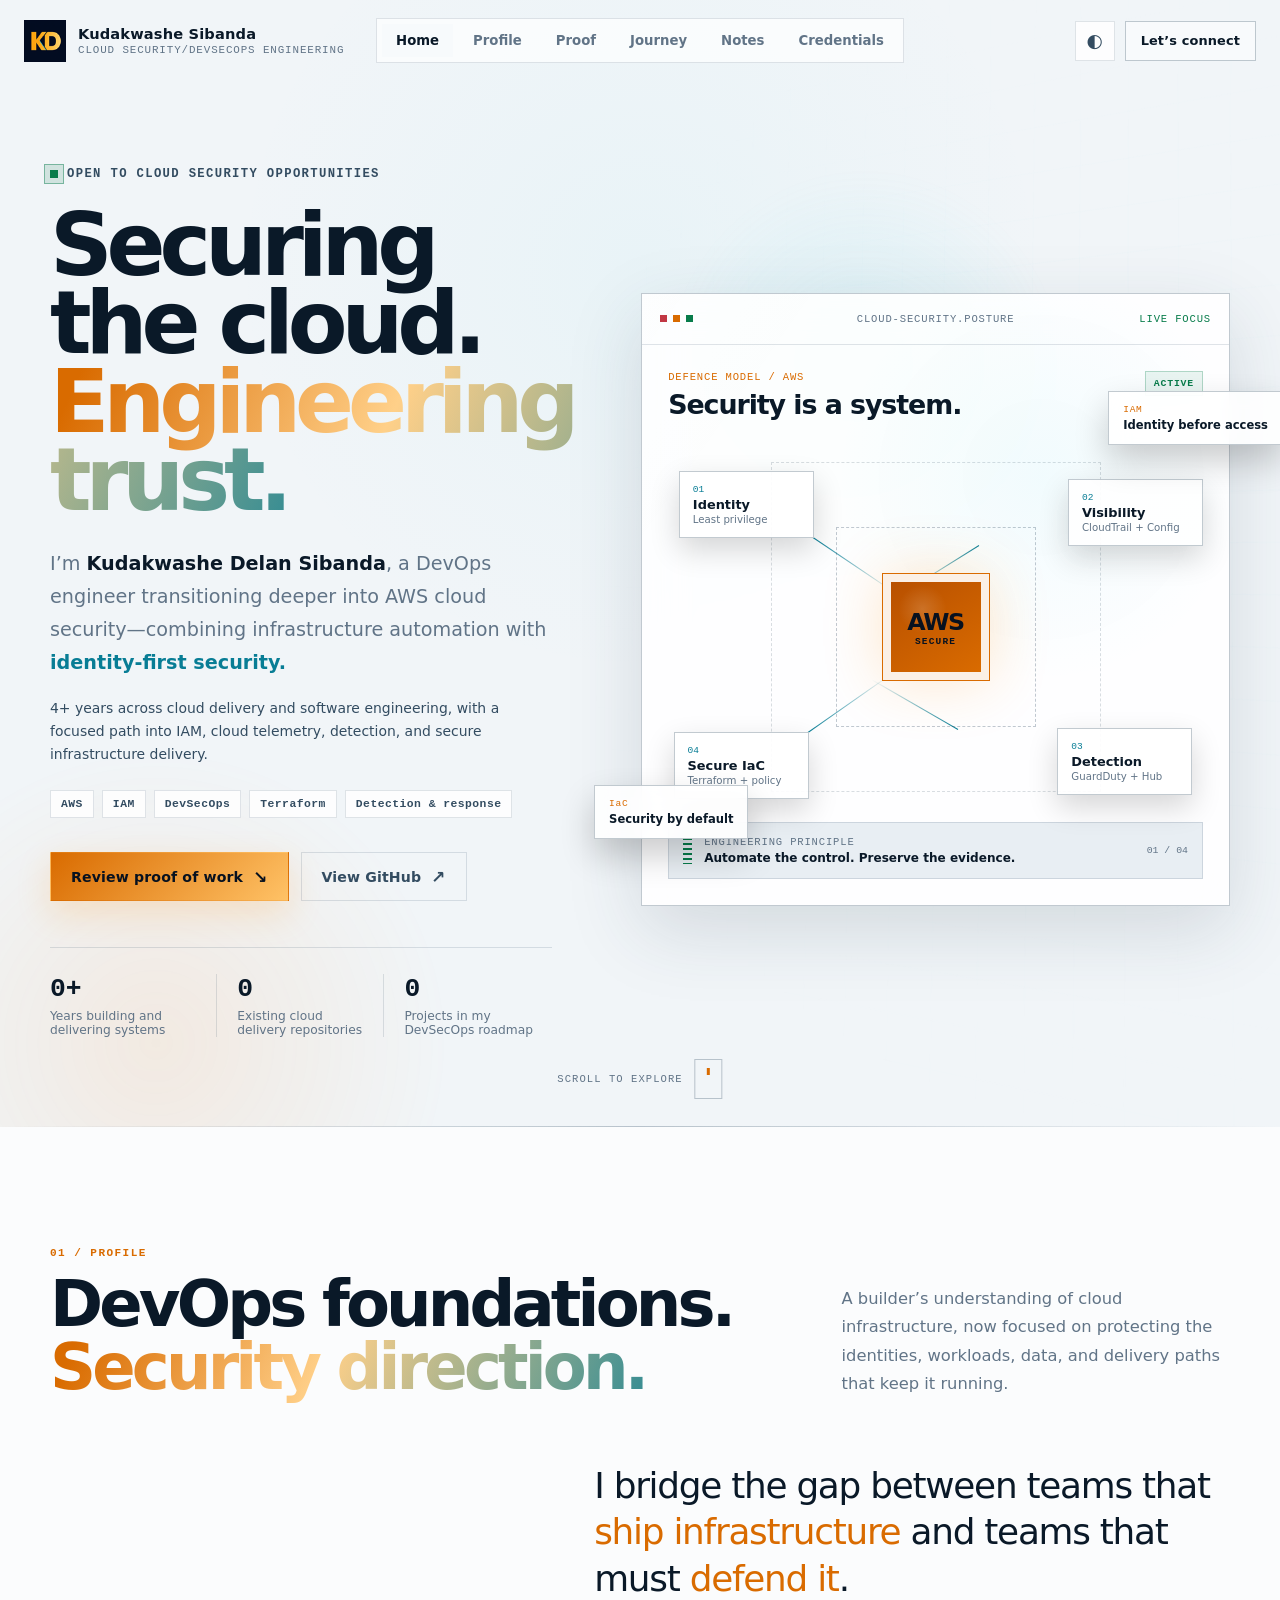
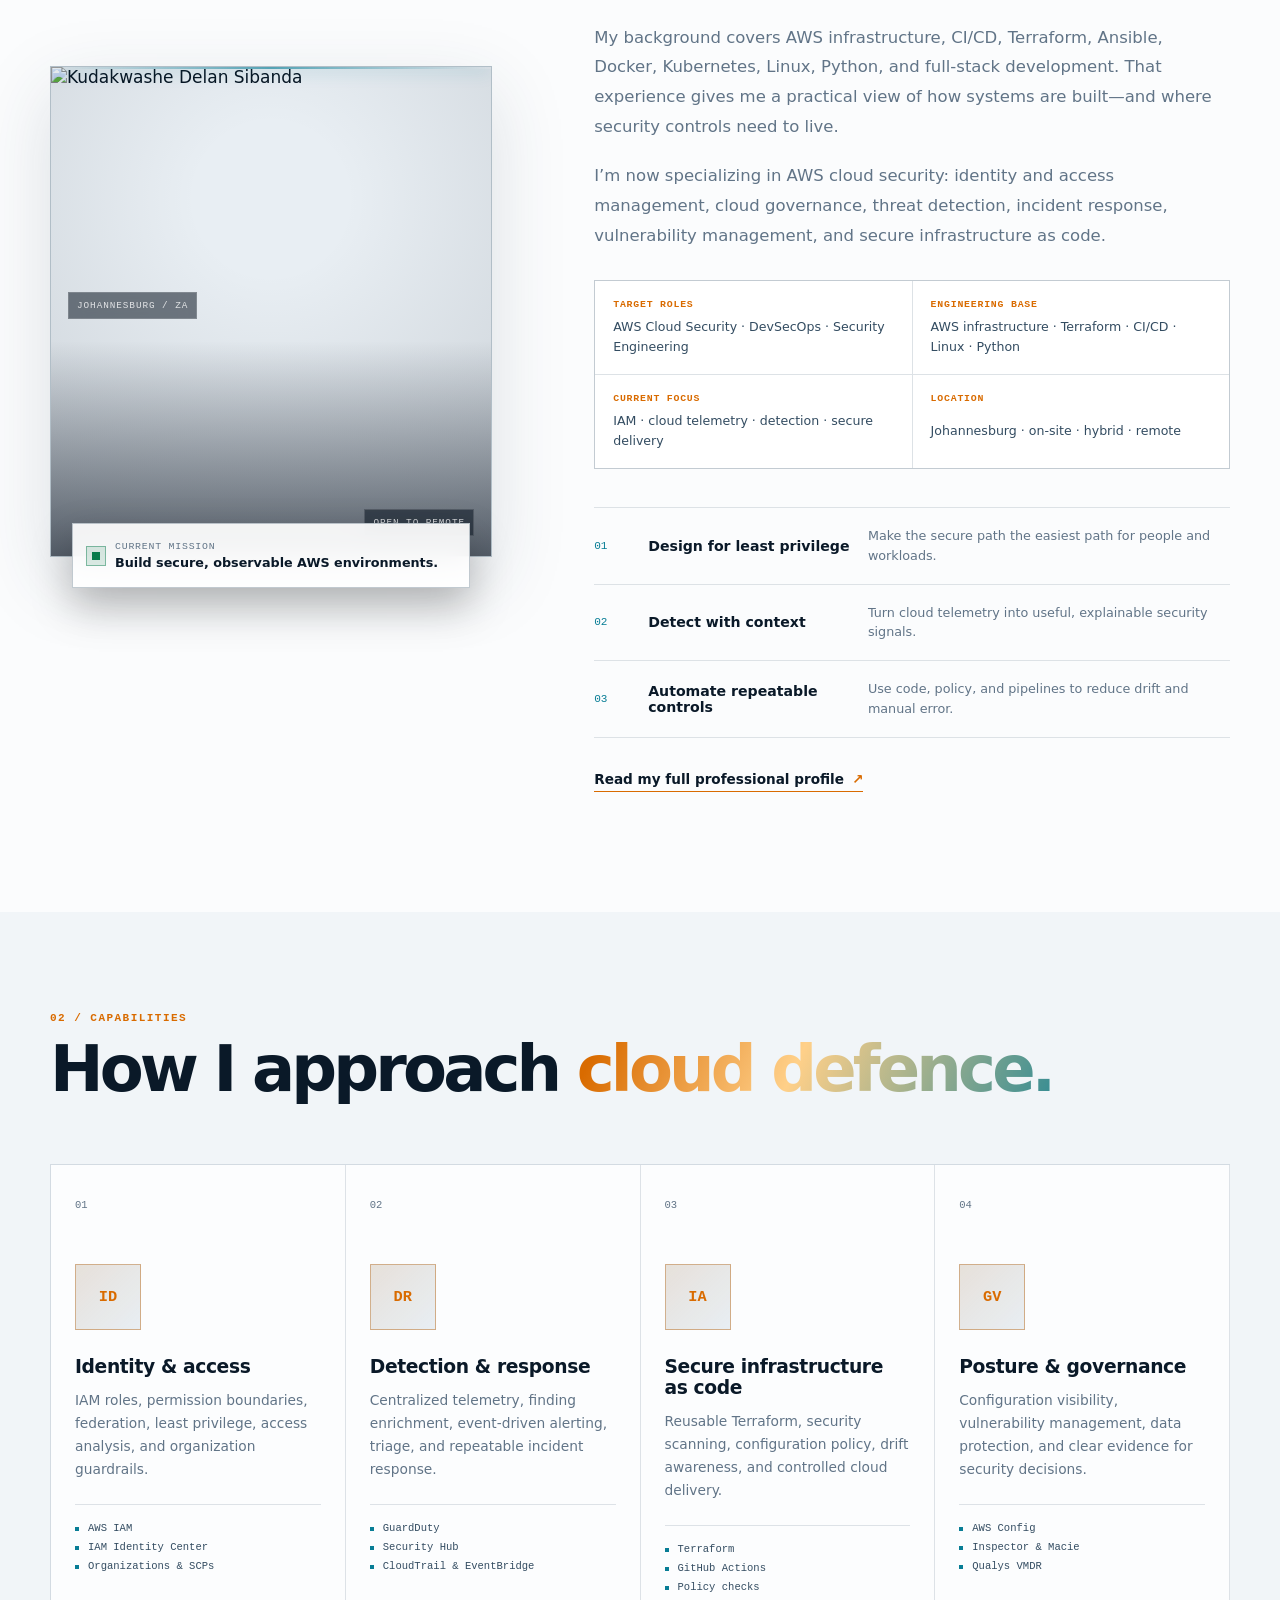
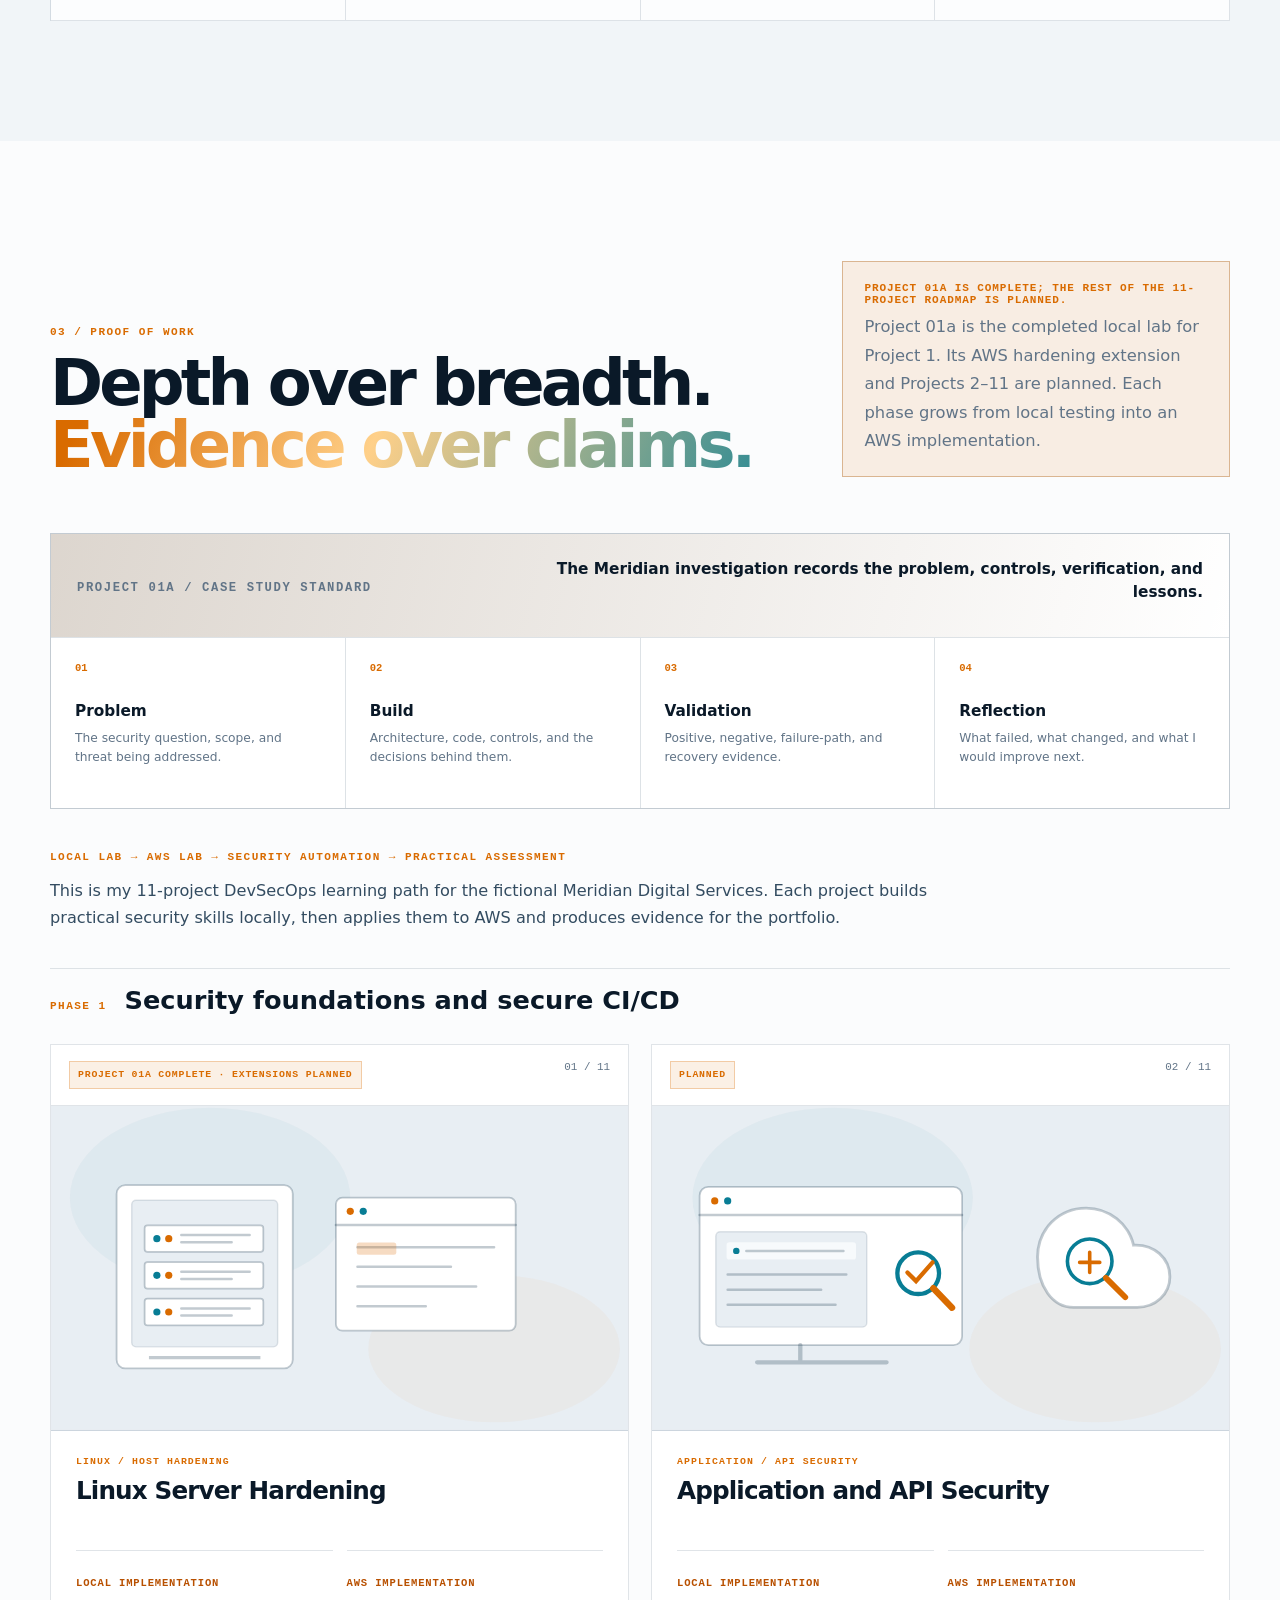
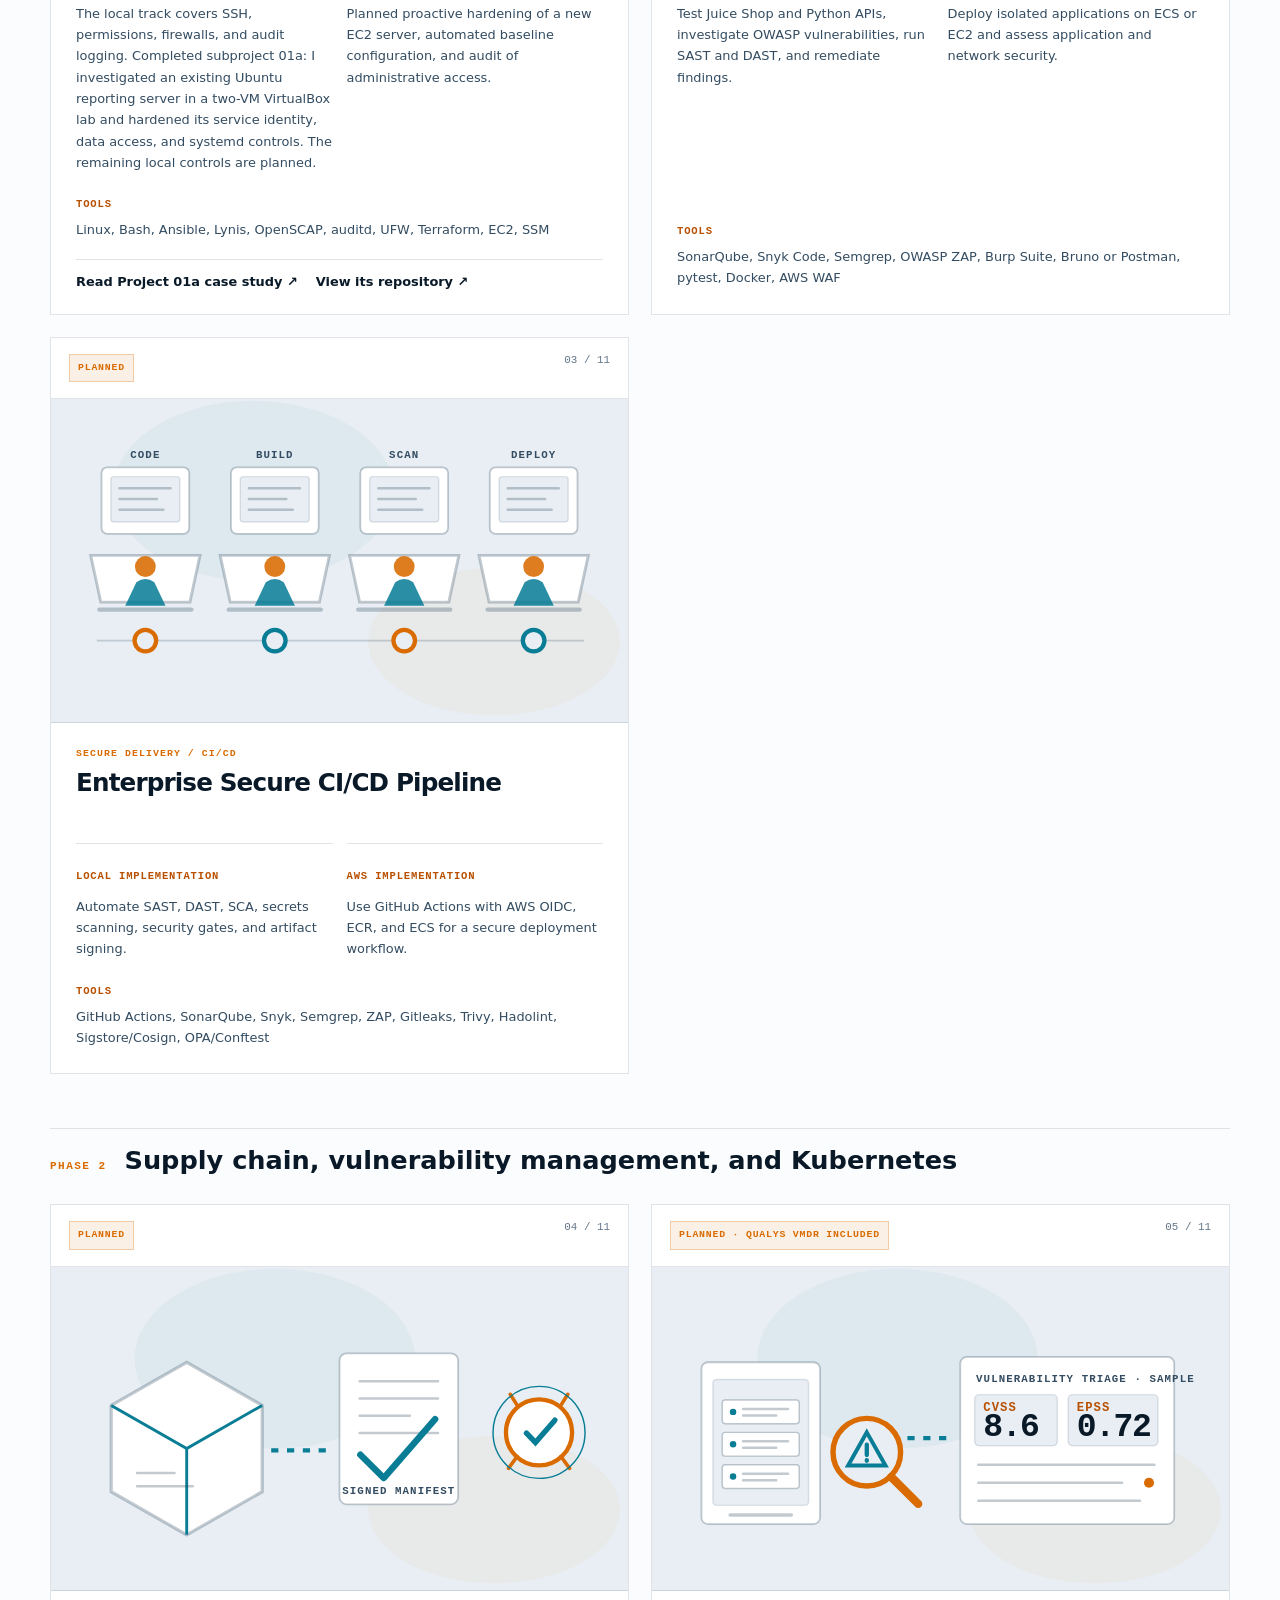
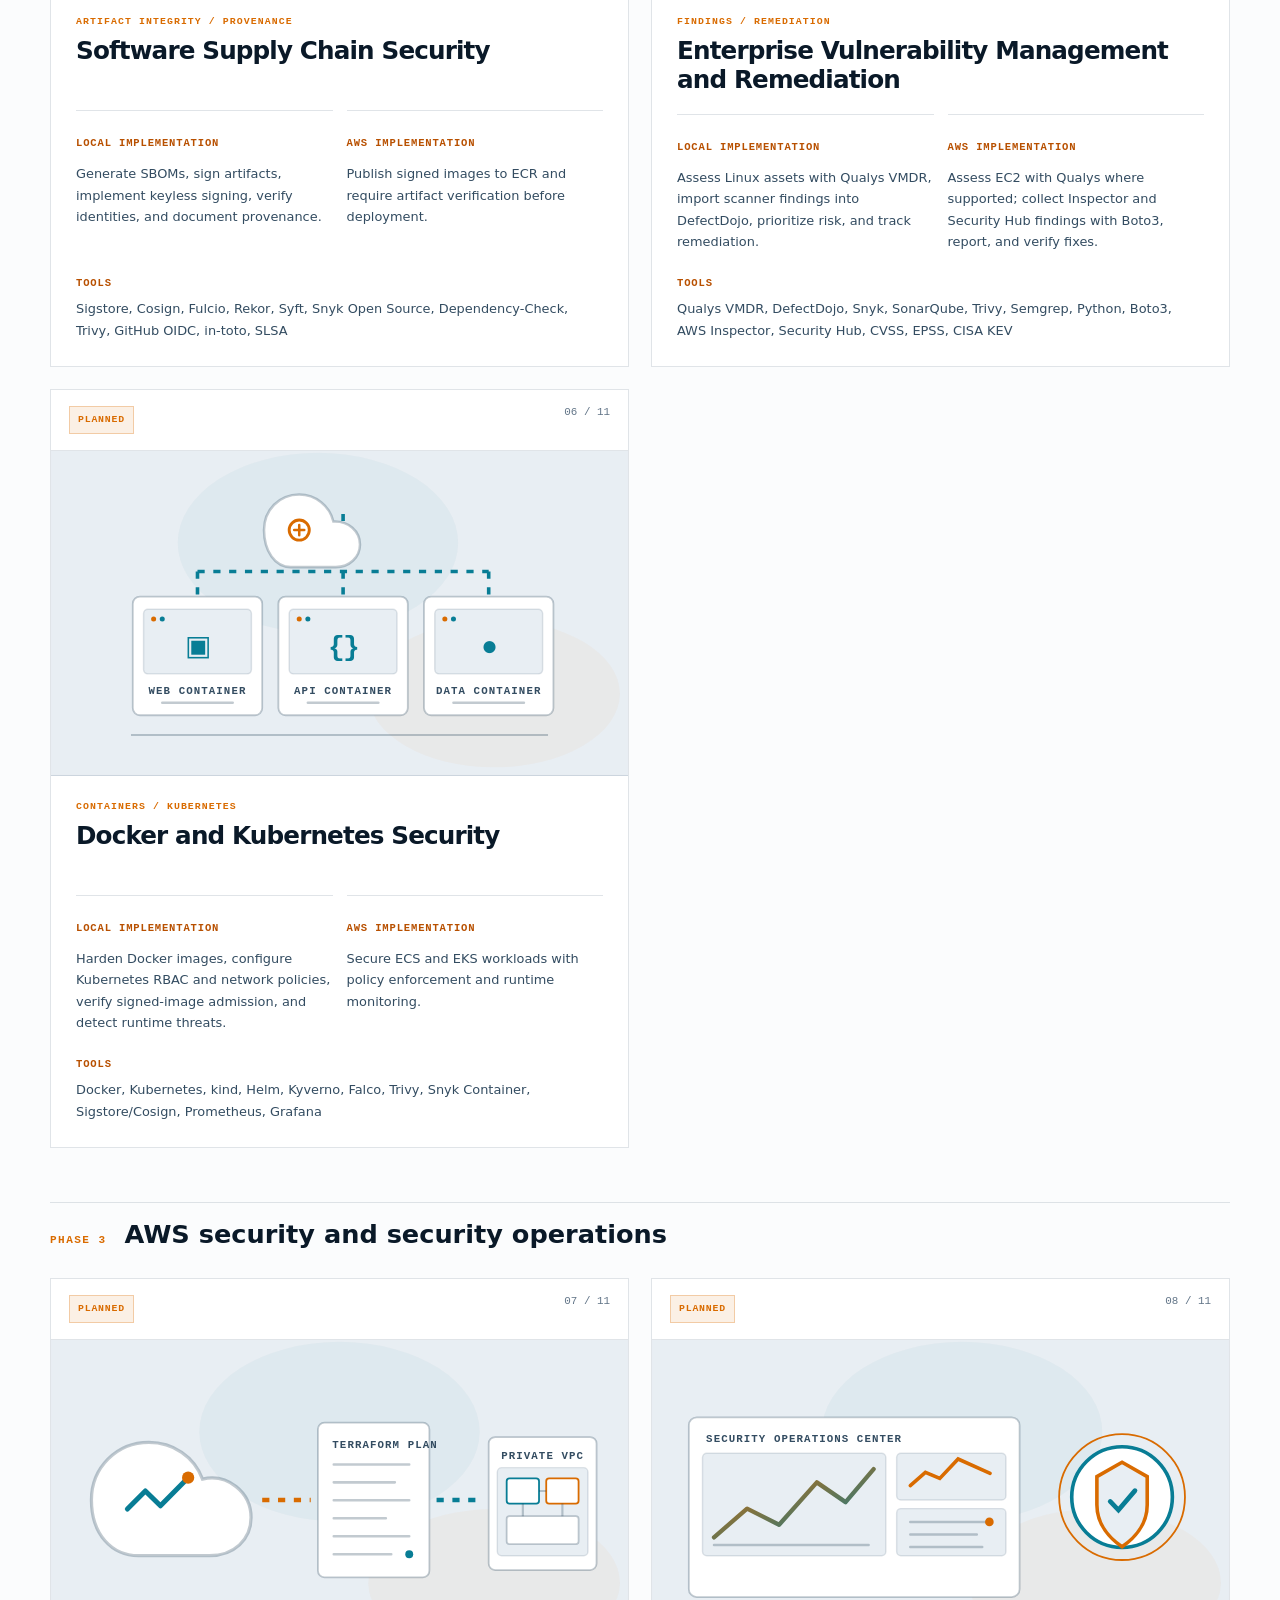
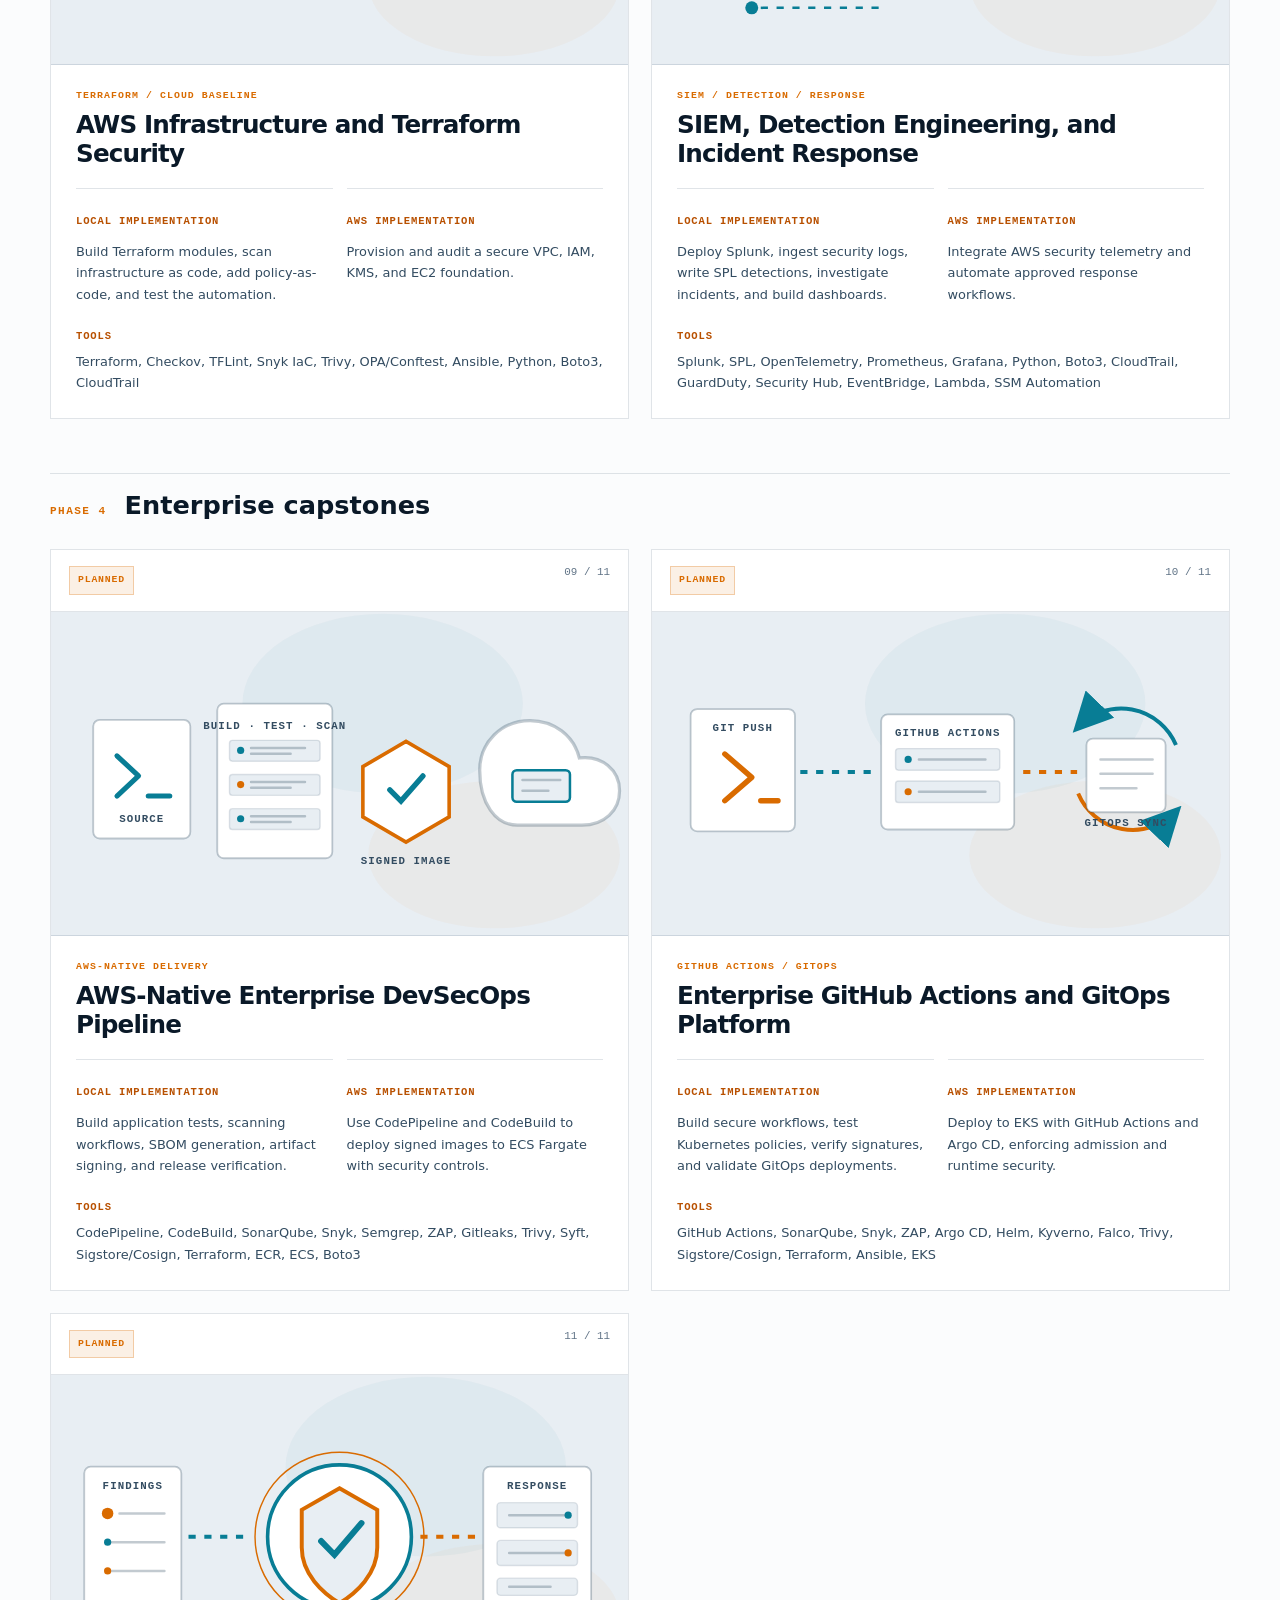
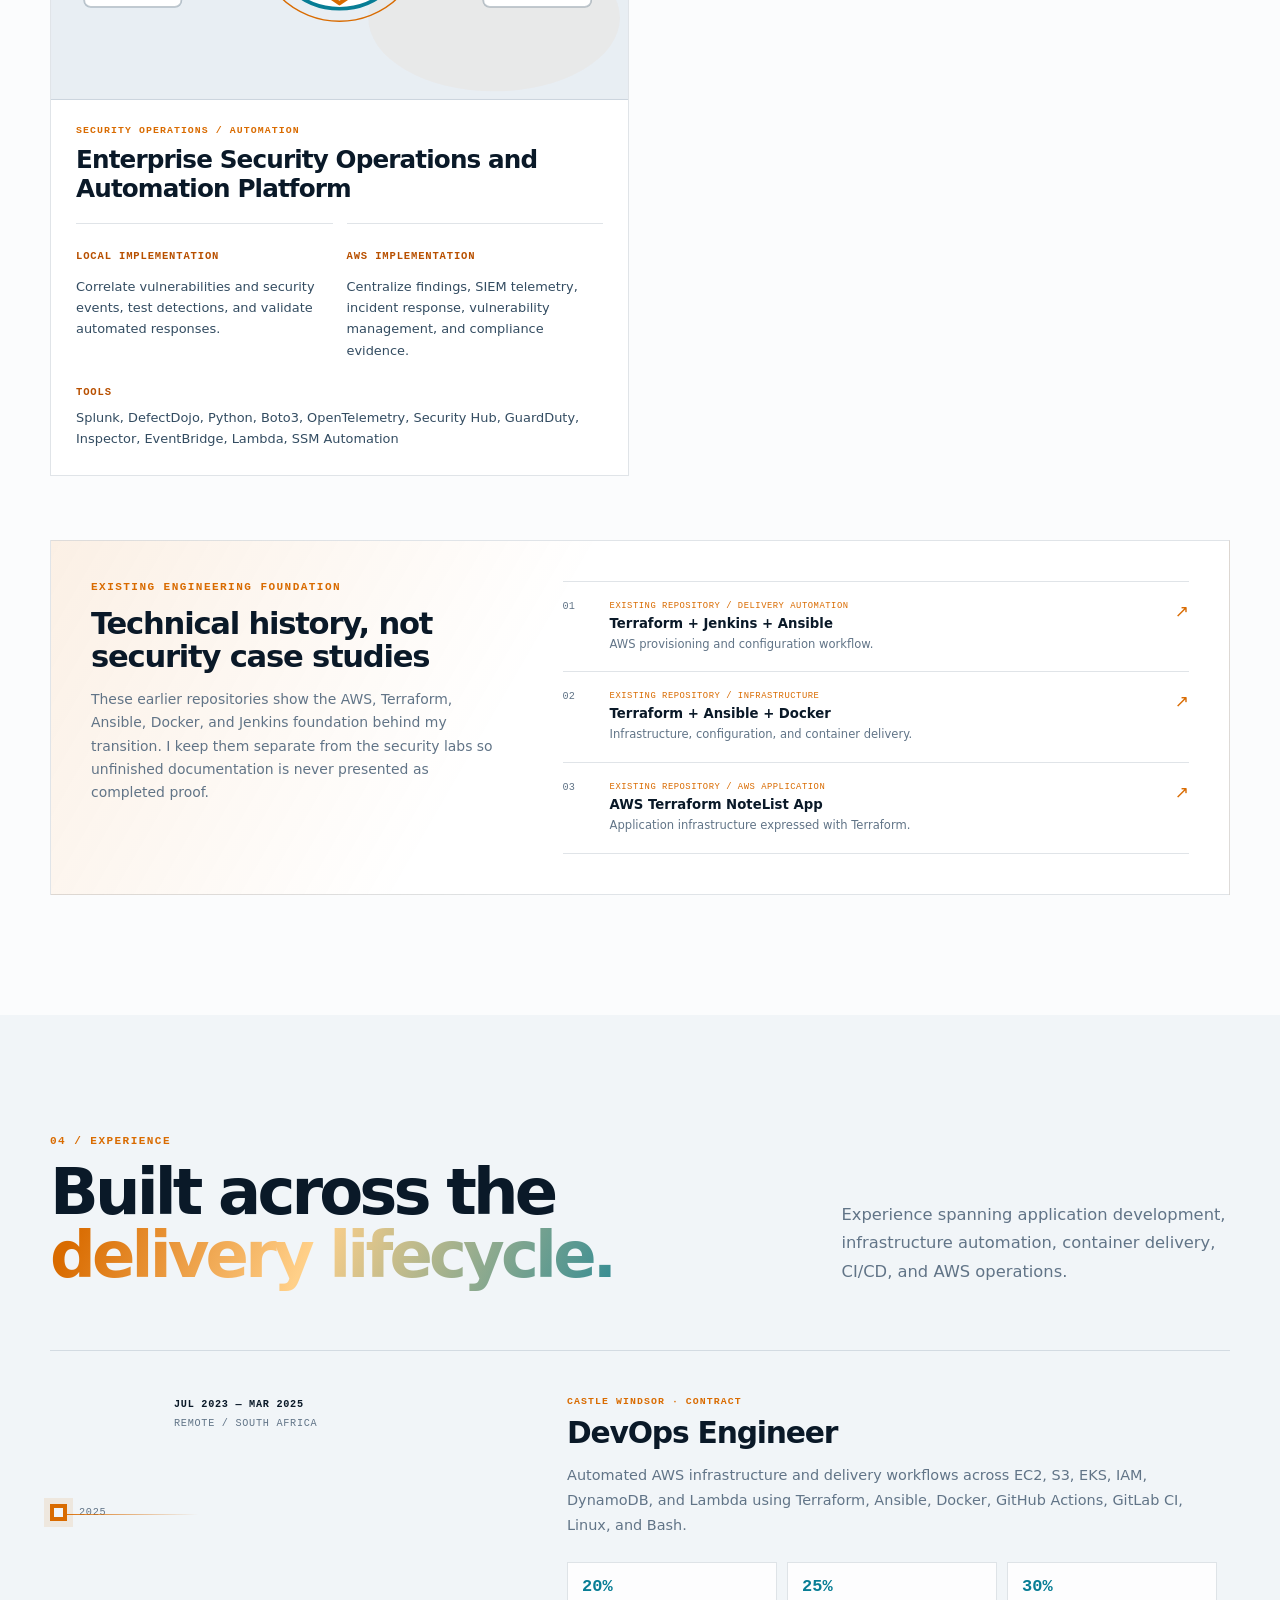
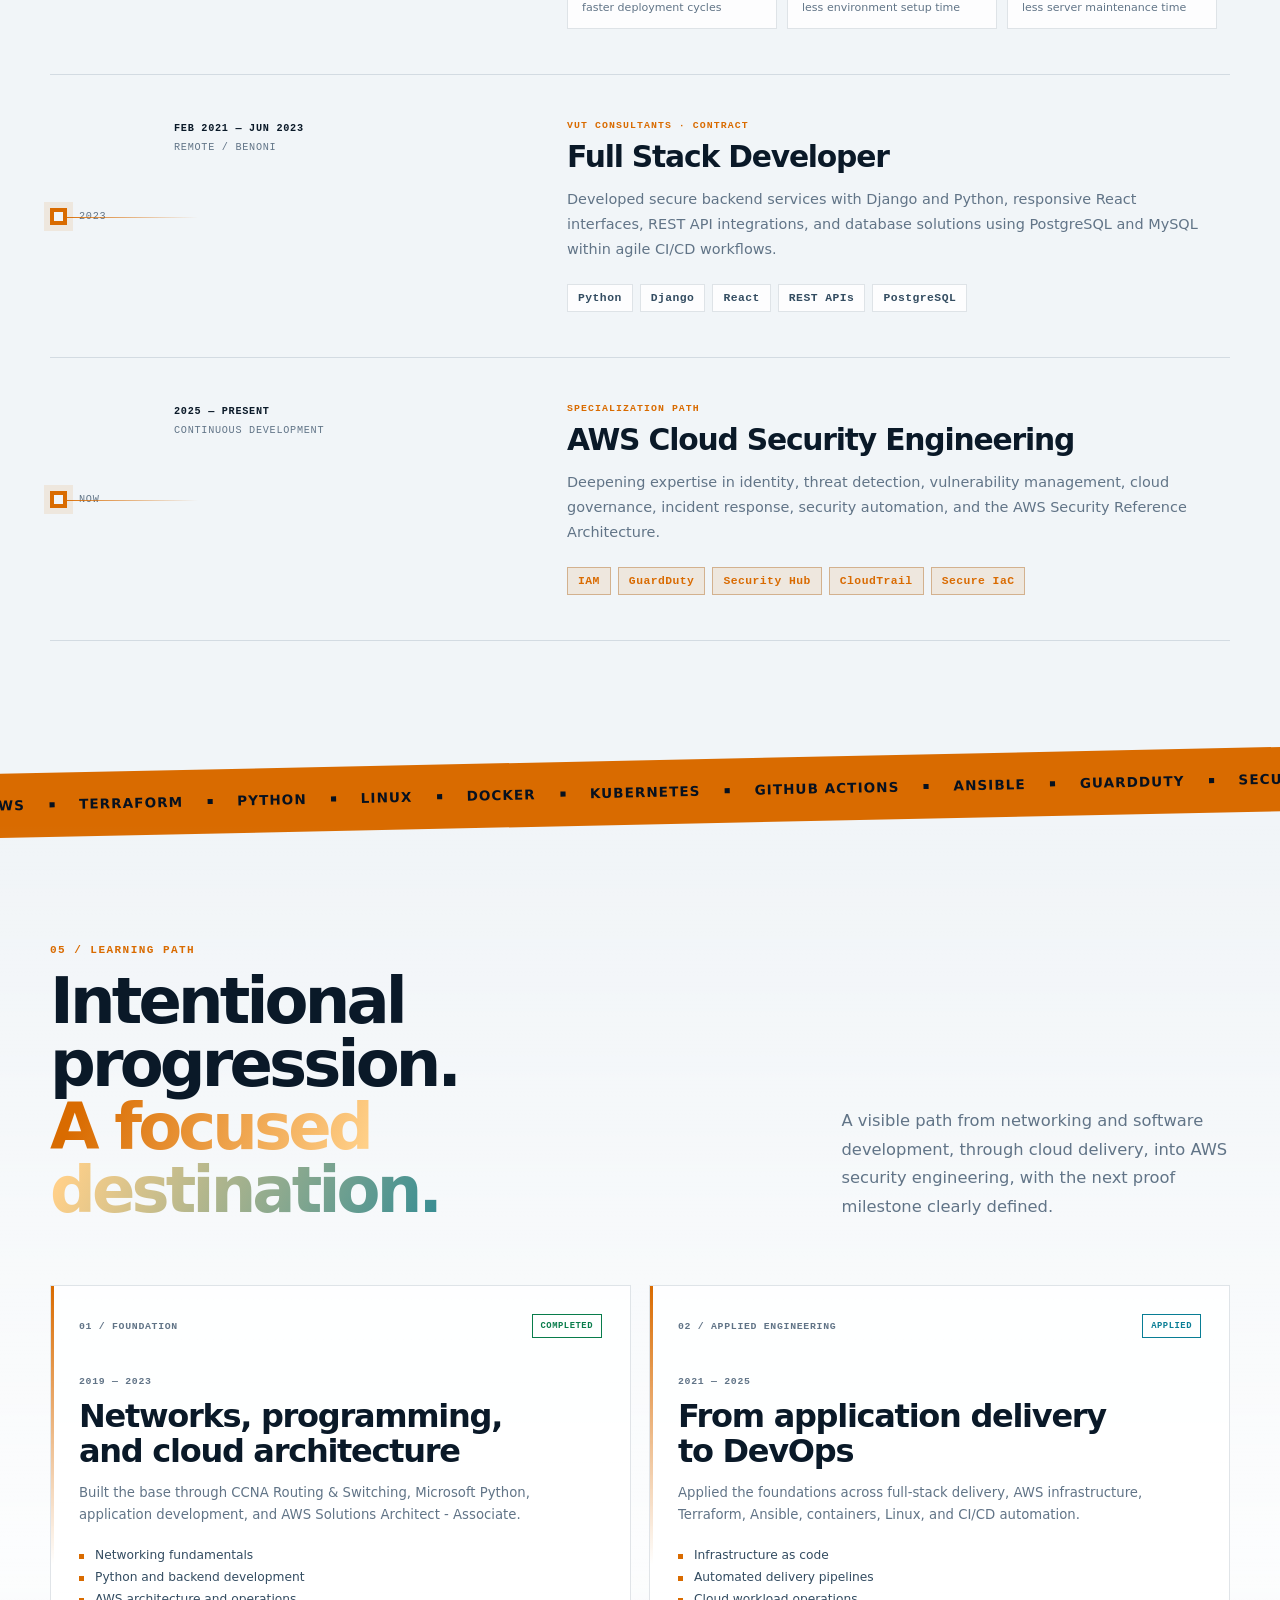
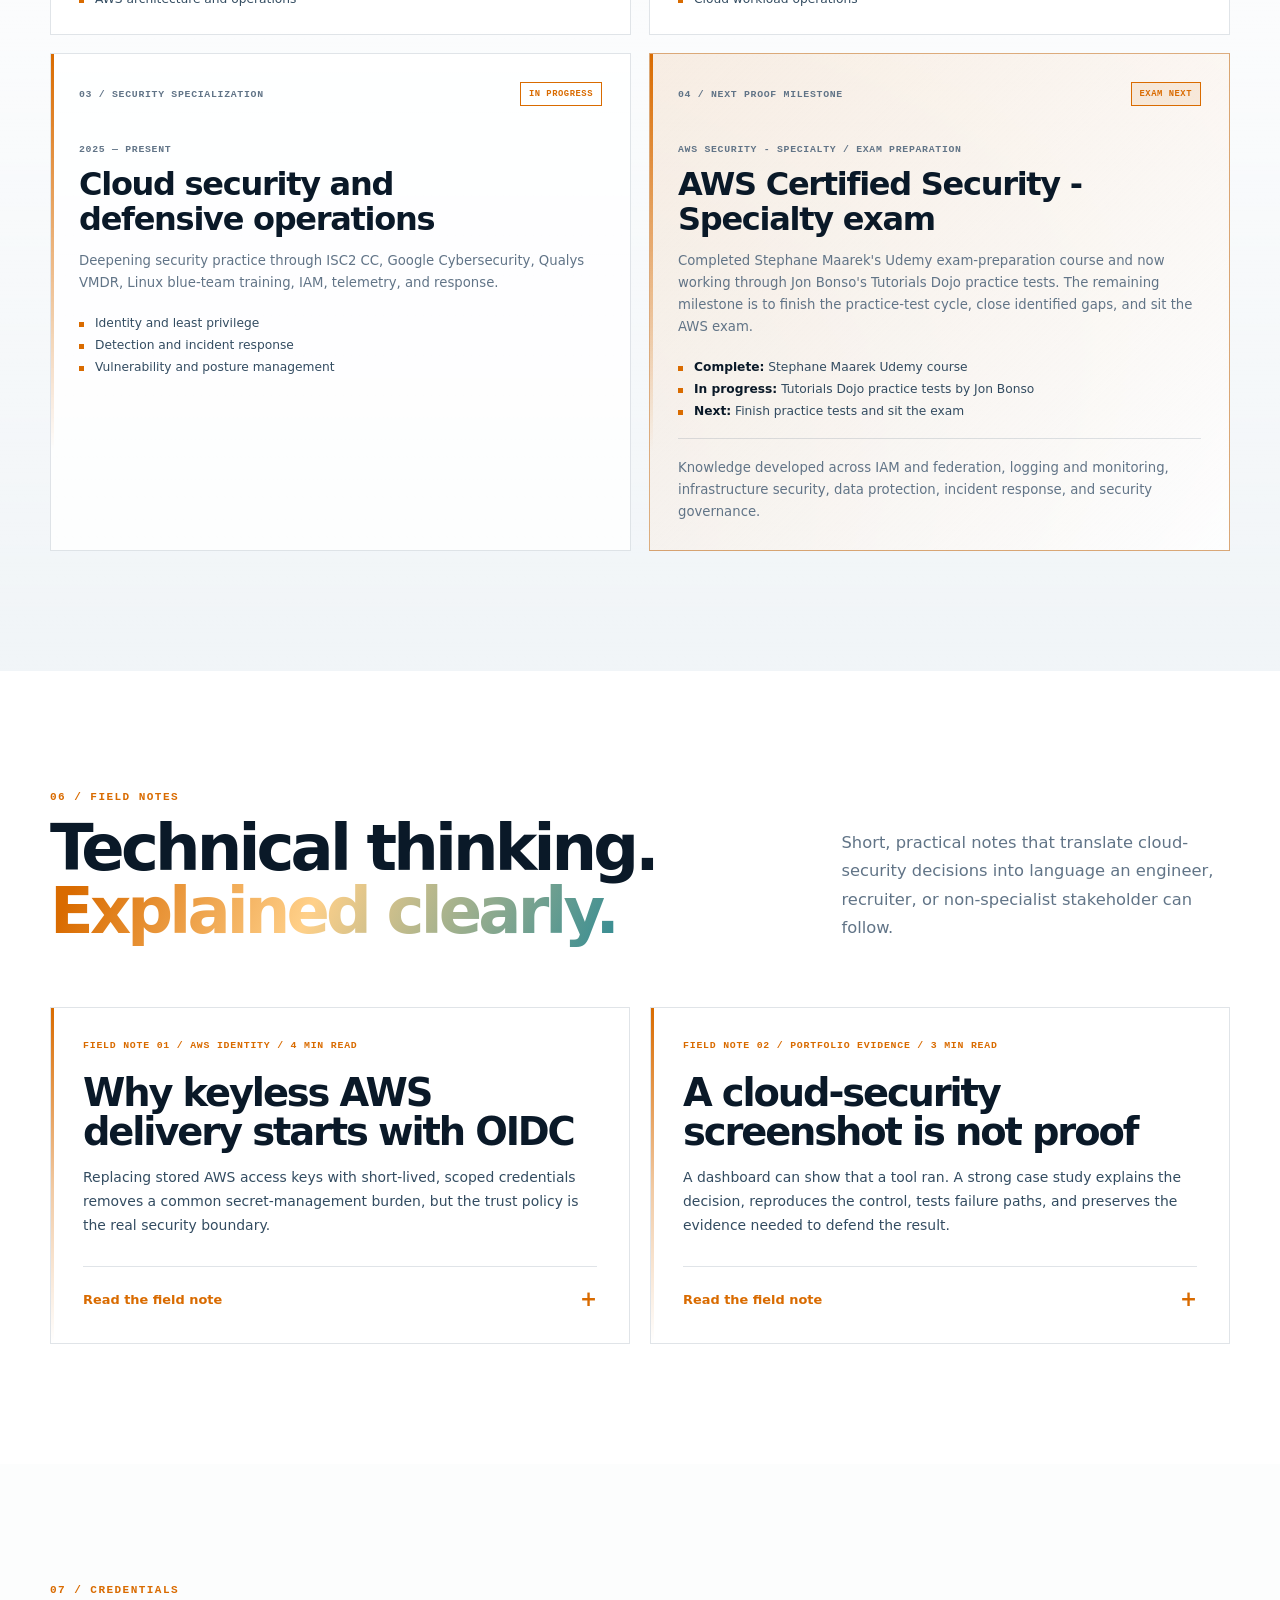
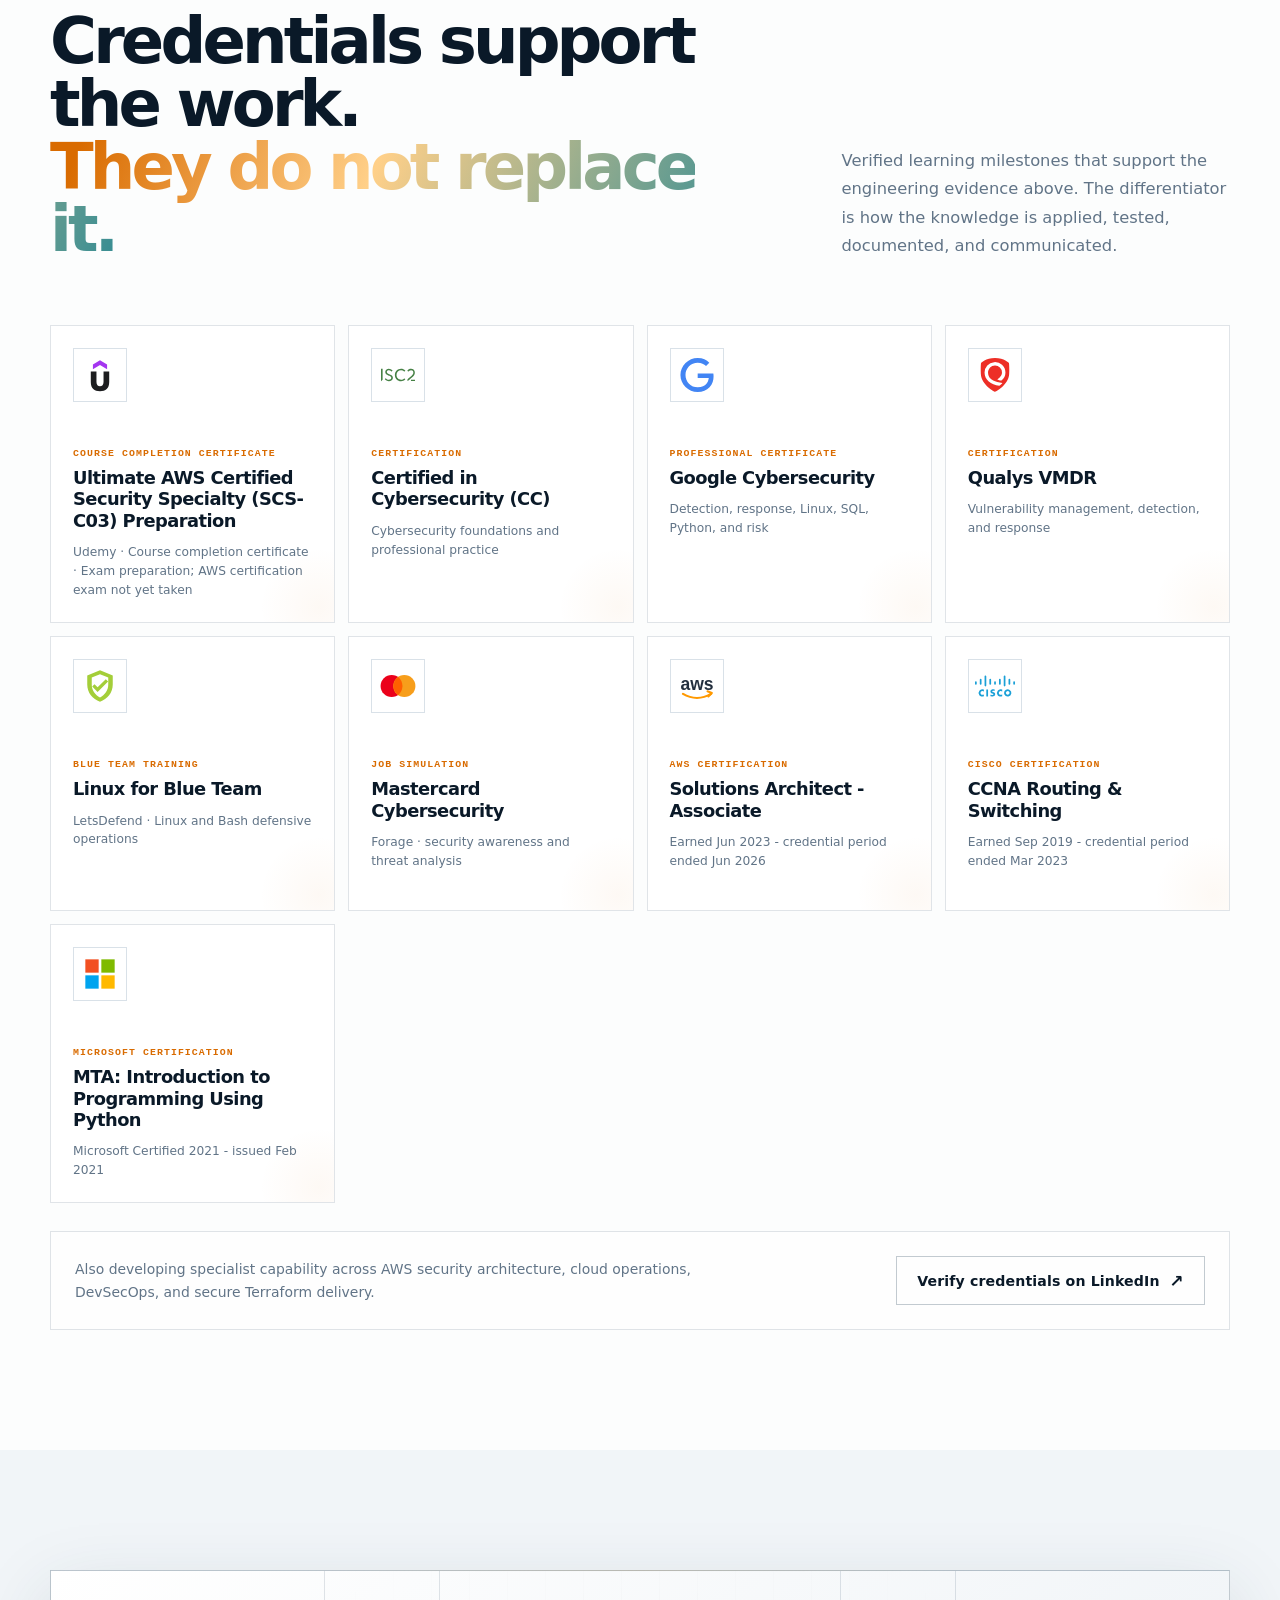
==== index.html @ 5c8a2851 "Replace roadmap card art with project-specific illustrations" ====
<!doctype html>
<html lang="en" data-theme="dark">
  <head>
    <meta charset="UTF-8" />
    <meta name="viewport" content="width=device-width, initial-scale=1.0" />
    <meta
      name="description"
      content="Kudakwashe Delan Sibanda — AWS Cloud Security Engineer focused on IAM, threat detection, secure infrastructure as code, and DevSecOps."
    />
    <meta name="theme-color" content="#07111f" />
    <meta name="color-scheme" content="dark light" />
    <meta property="og:type" content="website" />
    <meta property="og:title" content="Kudakwashe Delan Sibanda | AWS Cloud Security" />
    <meta
      property="og:description"
      content="Cloud security engineering, DevSecOps, AWS, Terraform, and defensive automation."
    />
    <meta property="og:url" content="https://delanekay.github.io/" />
    <meta property="og:image" content="https://delanekay.github.io/assets/og.png" />
    <meta
      property="og:image:alt"
      content="Kudakwashe Delan Sibanda - AWS Cloud Security Engineer"
    />
    <meta name="twitter:card" content="summary_large_image" />
    <meta name="twitter:title" content="Kudakwashe Delan Sibanda | AWS Cloud Security" />
    <meta
      name="twitter:description"
      content="Cloud security engineering, DevSecOps, AWS, Terraform, and defensive automation."
    />
    <meta name="twitter:image" content="https://delanekay.github.io/assets/og.png" />
    <link rel="canonical" href="https://delanekay.github.io/" />
    <link rel="icon" type="image/png" sizes="64x64" href="/assets/favicon.png?v=1" />
    <link rel="manifest" href="site.webmanifest" />
    <link rel="stylesheet" href="assets/styles.css?v=20261020-7" />
    <style>
      body *, body *::before, body *::after { border-radius: 0 !important; }
      .project-card[data-card-clickable="true"] { cursor: pointer; }
      .project-card[data-card-clickable="true"]:hover { border-color: var(--accent); }
      .project-card[data-card-clickable="true"]:focus-visible { outline: 3px solid var(--accent); outline-offset: 4px; }
      .credential-logo { color: #07111f; border: 1px solid #d9e1e8; background: #ffffff; }
      .credential-logo svg { display: block; width: 34px; height: 34px; fill: currentColor; }
      .credential-logo--isc2 { color: #468145; }
      .credential-logo--isc2 svg { width: 40px; }
      .credential-logo--google { color: #4285f4; }
      .credential-logo--qualys { color: #ed2e26; }
      .credential-logo--letsdefend svg { width: 36px; height: 36px; fill: #a4ce39; }
      .credential-logo--mastercard svg { width: 38px; height: 38px; fill: none; }
      .credential-logo--aws svg { width: 42px; height: 30px; fill: none; }
      .credential-logo--cisco { color: #1ba0d7; }
      .credential-logo--cisco svg { width: 40px; height: 40px; }
      .credential-logo--microsoft svg { width: 32px; height: 32px; fill: none; }
      .credential-logo--udemy { color: #1c1d1f; }
      .credential-logo--udemy svg { width: 34px; height: 34px; }
      .credential-verify-link { display: inline-block; margin-top: 14px; color: var(--accent-strong); font-size: .78rem; font-weight: 800; }
    </style>
    <script src="assets/script.js" defer></script>
    <title>Kudakwashe Delan Sibanda | AWS Cloud Security Engineer</title>
    <script>
      if (window.location.pathname === "/index.html") {
        const cleanPath = window.location.hash && window.location.hash !== "#home"
          ? "/" + window.location.hash
          : "/";
        window.history.replaceState(null, "", cleanPath);
      }
    </script>
  </head>
  <body>
    <a class="skip-link" href="#main-content">Skip to main content</a>
    <div class="scroll-progress" aria-hidden="true">
      <span id="scroll-progress-bar"></span>
    </div>

    <header class="site-header" id="site-header">
      <a class="brand" href="/" aria-label="Kudakwashe Delan Sibanda, home">
        <span class="brand-mark" aria-hidden="true"><img src="/assets/favicon.png?v=1" alt="" /></span>
        <span class="brand-copy">
          <strong>Kudakwashe Sibanda</strong>
          <small>Cloud Security/DevSecOps Engineering</small>
        </span>
      </a>

      <nav class="desktop-nav" aria-label="Primary navigation">
        <a class="nav-link is-active" href="/">Home</a>
        <a class="nav-link" href="#about">Profile</a>
        <a class="nav-link" href="#projects">Proof</a>
        <a class="nav-link" href="#learning">Journey</a>
        <a class="nav-link" href="#writing">Notes</a>
        <a class="nav-link" href="#credentials">Credentials</a>
      </nav>

      <div class="header-actions">
        <button class="icon-button theme-toggle" type="button" aria-label="Switch to light theme">
          <span class="theme-icon" aria-hidden="true">◐</span>
        </button>
        <a
          class="button button-small button-outline header-contact"
          href="https://www.linkedin.com/in/kudakwashe-delan-sibanda/"
          target="_blank"
          rel="noreferrer"
        >
          Let’s connect
        </a>
        <button
          class="icon-button menu-toggle"
          type="button"
          aria-expanded="false"
          aria-controls="mobile-navigation"
          aria-label="Open navigation menu"
        >
          <span></span><span></span>
        </button>
      </div>

      <nav class="mobile-nav" id="mobile-navigation" aria-label="Mobile navigation" hidden>
        <a href="/">Home</a>
        <a href="#about">Profile</a>
        <a href="#projects">Proof of work</a>
        <a href="#experience">Experience</a>
        <a href="#learning">Learning path</a>
        <a href="#writing">Field notes</a>
        <a href="#credentials">Credentials</a>
        <a href="#contact">Contact</a>
      </nav>
    </header>

    <main id="main-content">
      <section class="hero section" id="home" aria-labelledby="hero-title">
        <div class="hero-grid" aria-hidden="true"></div>
        <div class="ambient ambient-one" aria-hidden="true"></div>
        <div class="ambient ambient-two" aria-hidden="true"></div>

        <div class="shell hero-layout">
          <div class="hero-copy reveal">
            <p class="eyebrow">
              <span class="status-dot" aria-hidden="true"></span>
              Open to cloud security opportunities
            </p>
            <h1 id="hero-title">
              Securing the cloud.<br />
              <span>Engineering trust.</span>
            </h1>
            <p class="hero-intro">
              I’m <strong>Kudakwashe Delan Sibanda</strong>, a DevOps engineer
              transitioning deeper into AWS cloud security—combining infrastructure
              automation with
              <span class="rotating-phrase" aria-live="polite">identity-first security.</span>
            </p>
            <p class="hero-proof-summary">
              4+ years across cloud delivery and software engineering, with a focused
              path into IAM, cloud telemetry, detection, and secure infrastructure delivery.
            </p>

            <div class="hero-tags" aria-label="Professional focus">
              <span>AWS</span>
              <span>IAM</span>
              <span>DevSecOps</span>
              <span>Terraform</span>
              <span>Detection &amp; response</span>
            </div>

            <div class="hero-actions">
              <a class="button button-primary" href="#projects">
                Review proof of work
                <span aria-hidden="true">↘</span>
              </a>
              <a
                class="button button-ghost"
                href="https://github.com/DelaneKay"
                target="_blank"
                rel="noreferrer"
              >
                View GitHub
                <span aria-hidden="true">↗</span>
              </a>
            </div>

            <dl class="hero-stats" aria-label="Profile highlights">
              <div>
                <dt><span class="count-up" data-target="4">0</span>+</dt>
                <dd>Years building and delivering systems</dd>
              </div>
              <div>
                <dt><span class="count-up" data-target="3">0</span></dt>
                <dd>Existing cloud delivery repositories</dd>
              </div>
              <div>
                <dt><span class="count-up" data-target="11">0</span></dt>
                <dd>Projects in my DevSecOps roadmap</dd>
              </div>
            </dl>
          </div>

          <div class="hero-visual reveal" data-delay="150">
            <div class="console-frame tilt-card">
              <div class="console-topbar">
                <div class="console-lights" aria-hidden="true">
                  <span></span><span></span><span></span>
                </div>
                <p>cloud-security.posture</p>
                <span class="console-live">LIVE FOCUS</span>
              </div>

              <div class="console-body">
                <div class="console-heading">
                  <div>
                    <p class="console-kicker">DEFENCE MODEL / AWS</p>
                    <h2>Security is a system.</h2>
                  </div>
                  <span class="posture-badge">ACTIVE</span>
                </div>

                <div class="security-map" role="img" aria-label="Cloud security focus map">
                  <div class="map-orbit orbit-one" aria-hidden="true"></div>
                  <div class="map-orbit orbit-two" aria-hidden="true"></div>
                  <div class="map-core">
                    <span>AWS</span>
                    <strong>SECURE</strong>
                  </div>
                  <div class="map-node node-identity">
                    <span>01</span>
                    <strong>Identity</strong>
                    <small>Least privilege</small>
                  </div>
                  <div class="map-node node-logging">
                    <span>02</span>
                    <strong>Visibility</strong>
                    <small>CloudTrail + Config</small>
                  </div>
                  <div class="map-node node-detection">
                    <span>03</span>
                    <strong>Detection</strong>
                    <small>GuardDuty + Hub</small>
                  </div>
                  <div class="map-node node-iac">
                    <span>04</span>
                    <strong>Secure IaC</strong>
                    <small>Terraform + policy</small>
                  </div>
                </div>

                <div class="signal-strip">
                  <span class="signal-pulse" aria-hidden="true"></span>
                  <div>
                    <small>ENGINEERING PRINCIPLE</small>
                    <strong id="signal-text">Automate the control. Preserve the evidence.</strong>
                  </div>
                  <span class="signal-index">01 / 04</span>
                </div>
              </div>
            </div>

            <div class="floating-note note-one" aria-hidden="true">
              <span>IAM</span>
              <strong>Identity before access</strong>
            </div>
            <div class="floating-note note-two" aria-hidden="true">
              <span>IaC</span>
              <strong>Security by default</strong>
            </div>
          </div>
        </div>

        <a class="scroll-cue" href="#about">
          <span>Scroll to explore</span>
          <i aria-hidden="true"></i>
        </a>
      </section>

      <section class="section about-section" id="about" aria-labelledby="about-title">
        <div class="shell">
          <div class="section-heading reveal">
            <div>
              <p class="section-index">01 / PROFILE</p>
              <h2 id="about-title">DevOps foundations.<br /><span>Security direction.</span></h2>
            </div>
            <p>
              A builder’s understanding of cloud infrastructure, now focused on
              protecting the identities, workloads, data, and delivery paths that keep it
              running.
            </p>
          </div>

          <div class="about-layout">
            <div class="portrait-panel reveal">
              <div class="portrait-frame">
                <img
                  src="https://avatars.githubusercontent.com/u/59389630?v=4&amp;size=640"
                  alt="Kudakwashe Delan Sibanda"
                  width="640"
                  height="640"
                />
                <div class="portrait-scan" aria-hidden="true"></div>
                <span class="portrait-corner corner-top">JOHANNESBURG / ZA</span>
                <span class="portrait-corner corner-bottom">OPEN TO REMOTE</span>
              </div>
              <div class="portrait-caption">
                <span class="status-dot" aria-hidden="true"></span>
                <p>
                  <small>Current mission</small>
                  <strong>Build secure, observable AWS environments.</strong>
                </p>
              </div>
            </div>

            <div class="about-copy reveal" data-delay="120">
              <p class="lead">
                I bridge the gap between teams that <em>ship infrastructure</em> and teams
                that must <em>defend it</em>.
              </p>
              <p>
                My background covers AWS infrastructure, CI/CD, Terraform, Ansible,
                Docker, Kubernetes, Linux, Python, and full-stack development. That
                experience gives me a practical view of how systems are built—and where
                security controls need to live.
              </p>
              <p>
                I’m now specializing in AWS cloud security: identity and access
                management, cloud governance, threat detection, incident response,
                vulnerability management, and secure infrastructure as code.
              </p>
              <dl class="profile-snapshot" aria-label="Recruiter profile summary">
                <div>
                  <dt>Target roles</dt>
                  <dd>AWS Cloud Security &middot; DevSecOps &middot; Security Engineering</dd>
                </div>
                <div>
                  <dt>Engineering base</dt>
                  <dd>AWS infrastructure &middot; Terraform &middot; CI/CD &middot; Linux &middot; Python</dd>
                </div>
                <div>
                  <dt>Current focus</dt>
                  <dd>IAM &middot; cloud telemetry &middot; detection &middot; secure delivery</dd>
                </div>
                <div>
                  <dt>Location</dt>
                  <dd>Johannesburg &middot; on-site &middot; hybrid &middot; remote</dd>
                </div>
              </dl>

              <div class="principles">
                <article>
                  <span>01</span>
                  <h3>Design for least privilege</h3>
                  <p>Make the secure path the easiest path for people and workloads.</p>
                </article>
                <article>
                  <span>02</span>
                  <h3>Detect with context</h3>
                  <p>Turn cloud telemetry into useful, explainable security signals.</p>
                </article>
                <article>
                  <span>03</span>
                  <h3>Automate repeatable controls</h3>
                  <p>Use code, policy, and pipelines to reduce drift and manual error.</p>
                </article>
              </div>

              <a
                class="text-link"
                href="https://www.linkedin.com/in/kudakwashe-delan-sibanda/"
                target="_blank"
                rel="noreferrer"
              >
                Read my full professional profile <span aria-hidden="true">↗</span>
              </a>
            </div>
          </div>
        </div>
      </section>

      <section class="section capability-section" aria-labelledby="capability-title">
        <div class="shell">
          <div class="section-heading compact reveal">
            <div>
              <p class="section-index">02 / CAPABILITIES</p>
              <h2 id="capability-title">How I approach <span>cloud defence.</span></h2>
            </div>
          </div>

          <div class="capability-grid">
            <article class="capability-card reveal">
              <span class="card-number">01</span>
              <div class="capability-symbol" aria-hidden="true">ID</div>
              <h3>Identity &amp; access</h3>
              <p>
                IAM roles, permission boundaries, federation, least privilege, access
                analysis, and organization guardrails.
              </p>
              <ul>
                <li>AWS IAM</li>
                <li>IAM Identity Center</li>
                <li>Organizations &amp; SCPs</li>
              </ul>
            </article>

            <article class="capability-card reveal" data-delay="80">
              <span class="card-number">02</span>
              <div class="capability-symbol" aria-hidden="true">DR</div>
              <h3>Detection &amp; response</h3>
              <p>
                Centralized telemetry, finding enrichment, event-driven alerting, triage,
                and repeatable incident response.
              </p>
              <ul>
                <li>GuardDuty</li>
                <li>Security Hub</li>
                <li>CloudTrail &amp; EventBridge</li>
              </ul>
            </article>

            <article class="capability-card reveal" data-delay="160">
              <span class="card-number">03</span>
              <div class="capability-symbol" aria-hidden="true">IA</div>
              <h3>Secure infrastructure as code</h3>
              <p>
                Reusable Terraform, security scanning, configuration policy, drift
                awareness, and controlled cloud delivery.
              </p>
              <ul>
                <li>Terraform</li>
                <li>GitHub Actions</li>
                <li>Policy checks</li>
              </ul>
            </article>

            <article class="capability-card reveal" data-delay="240">
              <span class="card-number">04</span>
              <div class="capability-symbol" aria-hidden="true">GV</div>
              <h3>Posture &amp; governance</h3>
              <p>
                Configuration visibility, vulnerability management, data protection, and
                clear evidence for security decisions.
              </p>
              <ul>
                <li>AWS Config</li>
                <li>Inspector &amp; Macie</li>
                <li>Qualys VMDR</li>
              </ul>
            </article>
          </div>
        </div>
      </section>

      <section class="section projects-section" id="projects" aria-labelledby="projects-title">
        <div class="shell">
          <div class="section-heading reveal">
            <div>
              <p class="section-index">03 / PROOF OF WORK</p>
              <h2 id="projects-title">Depth over breadth.<br /><span>Evidence over claims.</span></h2>
            </div>
            <div class="project-disclosure">
              <strong>Project 01a is complete; the rest of the 11-project roadmap is planned.</strong>
              <p>
                Project 01a is the completed local lab for Project 1. Its AWS hardening extension and
                Projects 2–11 are planned. Each phase grows from local testing into an AWS implementation.
              </p>
            </div>
          </div>
          <div class="evidence-standard reveal" aria-label="Project documentation standard">
            <div class="evidence-intro">
              <p class="section-index">PROJECT 01A / CASE STUDY STANDARD</p>
              <strong>
                The Meridian investigation records the problem, controls, verification, and lessons.
              </strong>
            </div>
            <div>
              <span>01</span>
              <strong>Problem</strong>
              <p>The security question, scope, and threat being addressed.</p>
            </div>
            <div>
              <span>02</span>
              <strong>Build</strong>
              <p>Architecture, code, controls, and the decisions behind them.</p>
            </div>
            <div>
              <span>03</span>
              <strong>Validation</strong>
              <p>Positive, negative, failure-path, and recovery evidence.</p>
            </div>
            <div>
              <span>04</span>
              <strong>Reflection</strong>
              <p>What failed, what changed, and what I would improve next.</p>
            </div>
          </div>

          <div class="roadmap-intro reveal">
            <p class="section-index">LOCAL LAB → AWS LAB → SECURITY AUTOMATION → PRACTICAL ASSESSMENT</p>
            <p>This is my 11-project DevSecOps learning path for the fictional Meridian Digital Services. Each project builds practical security skills locally, then applies them to AWS and produces evidence for the portfolio.</p>
          </div>

          <section class="roadmap-phase" aria-labelledby="roadmap-phase-1">
            <div class="roadmap-phase-heading">
              <p class="section-index">PHASE 1</p>
              <h3 id="roadmap-phase-1">Security foundations and secure CI/CD</h3>
            </div>
            <div class="project-grid roadmap-grid">
              <article class="project-card roadmap-card reveal">
                <div class="project-card-top"><span class="project-status">PROJECT 01A COMPLETE · EXTENSIONS PLANNED</span><span>01 / 11</span></div>
                <div class="roadmap-project-art" role="img" aria-label="Linux server and terminal hardening"><svg class="roadmap-art-canvas" viewBox="0 0 1600 900" preserveAspectRatio="xMidYMid meet" aria-hidden="true" focusable="false"><defs><linearGradient id="art-gradient-01" x1="0" y1="0" x2="1" y2="1"><stop offset="0" stop-color="var(--accent)"/><stop offset="1" stop-color="var(--cyan)"/></linearGradient><marker id="arrow-01" markerWidth="10" markerHeight="10" refX="8" refY="5" orient="auto"><path d="M0 0l10 5-10 5z" fill="var(--cyan)"/></marker></defs><rect width="1600" height="900" fill="var(--bg-soft)"/><ellipse cx="440" cy="255" rx="390" ry="250" fill="var(--cyan)" opacity=".045" class="roadmap-art-ambient"/><ellipse cx="1230" cy="675" rx="350" ry="205" fill="var(--accent)" opacity=".045"/><g class="roadmap-art-float"><g transform="translate(180 220)"><rect class="art-panel" width="490" height="510" rx="24"/><rect class="art-inner" x="42" y="42" width="406" height="408" rx="12"/><rect x="78" y="112" width="330" height="74" rx="8" class="art-panel"/><circle cx="112" cy="149" r="10" fill="var(--cyan)"/><circle cx="145" cy="149" r="10" fill="var(--accent)"/><path d="M180 139h190M180 159h140" class="art-line"/><rect x="78" y="214" width="330" height="74" rx="8" class="art-panel"/><circle cx="112" cy="251" r="10" fill="var(--cyan)"/><circle cx="145" cy="251" r="10" fill="var(--accent)"/><path d="M180 241h190M180 261h140" class="art-line"/><rect x="78" y="316" width="330" height="74" rx="8" class="art-panel"/><circle cx="112" cy="353" r="10" fill="var(--cyan)"/><circle cx="145" cy="353" r="10" fill="var(--accent)"/><path d="M180 343h190M180 363h140" class="art-line"/><path d="M90 480h310" stroke="var(--line-strong)" stroke-width="9"/></g><g transform="translate(790 255)"><rect class="art-panel" width="500" height="370" rx="18"/><path d="M0 76h500" class="art-line"/><circle cx="40" cy="38" r="10" fill="var(--accent)"/><circle cx="76" cy="38" r="10" fill="var(--cyan)"/><path d="M60 138h380M60 192h260M60 247h330M60 302h190" class="art-line"/><rect x="58" y="125" width="110" height="34" rx="7" fill="var(--accent)" opacity=".24"/><path d="M1370 360l80-45 80 45v88c0 57-45 100-80 121-35-21-80-64-80-121z" fill="var(--surface-solid)" stroke="var(--cyan)" stroke-width="12"/><path d="M1410 434l28 28 49-60" fill="none" stroke="var(--accent)" stroke-width="14" stroke-linecap="round"/></g><path d="M700 445h68" class="roadmap-art-flow" fill="none" stroke="url(#art-gradient-01)" stroke-width="12"/></g></svg></div>
                <div class="project-card-body roadmap-card-body">
                  <p class="project-type">LINUX / HOST HARDENING</p>
                  <h3>Linux Server Hardening</h3>
                  <div class="roadmap-implementation-grid">
                    <div><h4>Local implementation</h4><p>The local track covers SSH, permissions, firewalls, and audit logging. Completed subproject 01a: I investigated an existing Ubuntu reporting server in a two-VM VirtualBox lab and hardened its service identity, data access, and systemd controls. The remaining local controls are planned.</p></div>
                    <div><h4>AWS implementation</h4><p>Planned proactive hardening of a new EC2 server, automated baseline configuration, and audit of administrative access.</p></div>
                  </div>
                  <div class="roadmap-tools"><strong>Tools</strong><p>Linux, Bash, Ansible, Lynis, OpenSCAP, auditd, UFW, Terraform, EC2, SSM</p></div>
                  <div class="roadmap-links"><a href="/meridian/">Read Project 01a case study ↗</a><a href="https://github.com/DelaneKay/project-01a-meridian-linux-hardening" target="_blank" rel="noreferrer">View its repository ↗</a></div>
                </div>
              </article>
              <article class="project-card roadmap-card reveal" data-delay="60">
                <div class="project-card-top"><span class="project-status">PLANNED</span><span>02 / 11</span></div>
                <div class="roadmap-project-art" role="img" aria-label="Application security testing on a web application"><svg class="roadmap-art-canvas" viewBox="0 0 1600 900" preserveAspectRatio="xMidYMid meet" aria-hidden="true" focusable="false"><defs><linearGradient id="art-gradient-02" x1="0" y1="0" x2="1" y2="1"><stop offset="0" stop-color="var(--accent)"/><stop offset="1" stop-color="var(--cyan)"/></linearGradient><marker id="arrow-02" markerWidth="10" markerHeight="10" refX="8" refY="5" orient="auto"><path d="M0 0l10 5-10 5z" fill="var(--cyan)"/></marker></defs><rect width="1600" height="900" fill="var(--bg-soft)"/><ellipse cx="500" cy="255" rx="390" ry="250" fill="var(--cyan)" opacity=".045" class="roadmap-art-ambient"/><ellipse cx="1230" cy="675" rx="350" ry="205" fill="var(--accent)" opacity=".045"/><g class="roadmap-art-float"><g transform="translate(130 225)"><rect class="art-panel" width="730" height="440" rx="24"/><path d="M0 78h730" class="art-line"/><circle cx="42" cy="39" r="10" fill="var(--accent)"/><circle cx="78" cy="39" r="10" fill="var(--cyan)"/><rect class="art-inner" x="45" y="125" width="420" height="265" rx="12"/><rect x="75" y="154" width="360" height="48" rx="8" fill="var(--surface-bright)"/><circle cx="102" cy="178" r="9" fill="var(--cyan)"/><path d="M130 178h270M78 244h330M78 286h260M78 328h300" class="art-line"/><path d="M280 440v48M160 488h360" stroke="var(--line-strong)" stroke-width="12" stroke-linecap="round"/><g transform="translate(530 158)"><circle cx="78" cy="82" r="58" fill="none" stroke="var(--cyan)" stroke-width="12"/><path d="M120 124l52 54" stroke="var(--accent)" stroke-width="18" stroke-linecap="round"/><path d="M48 80l24 24 46-52" fill="none" stroke="var(--accent)" stroke-width="12" stroke-linecap="round"/></g></g><path d="M900 450h160" class="roadmap-art-flow" fill="none" stroke="url(#art-gradient-02)" stroke-width="12"/><g transform="translate(1070 280)"><path d="M0 140c0-76 58-136 135-136 65 0 118 44 132 103 58-3 101 37 101 88 0 48-39 85-91 85H100C41 280 0 222 0 140z" fill="var(--surface-solid)" stroke="var(--line-strong)" stroke-width="8"/><circle cx="145" cy="152" r="62" fill="none" stroke="var(--cyan)" stroke-width="10"/><path d="M190 198l54 54" stroke="var(--accent)" stroke-width="16" stroke-linecap="round"/><path d="M117 155h56M145 127v56" stroke="var(--accent)" stroke-width="10" stroke-linecap="round"/></g></g></svg></div>
                <div class="project-card-body roadmap-card-body">
                  <p class="project-type">APPLICATION / API SECURITY</p>
                  <h3>Application and API Security</h3>
                  <div class="roadmap-implementation-grid">
                    <div><h4>Local implementation</h4><p>Test Juice Shop and Python APIs, investigate OWASP vulnerabilities, run SAST and DAST, and remediate findings.</p></div>
                    <div><h4>AWS implementation</h4><p>Deploy isolated applications on ECS or EC2 and assess application and network security.</p></div>
                  </div>
                  <div class="roadmap-tools"><strong>Tools</strong><p>SonarQube, Snyk Code, Semgrep, OWASP ZAP, Burp Suite, Bruno or Postman, pytest, Docker, AWS WAF</p></div>
                </div>
              </article>
              <article class="project-card roadmap-card reveal" data-delay="120">
                <div class="project-card-top"><span class="project-status">PLANNED</span><span>03 / 11</span></div>
                <div class="roadmap-project-art" role="img" aria-label="People working at CI/CD pipeline stages"><svg class="roadmap-art-canvas" viewBox="0 0 1600 900" preserveAspectRatio="xMidYMid meet" aria-hidden="true" focusable="false"><defs><linearGradient id="art-gradient-03" x1="0" y1="0" x2="1" y2="1"><stop offset="0" stop-color="var(--accent)"/><stop offset="1" stop-color="var(--cyan)"/></linearGradient><marker id="arrow-03" markerWidth="10" markerHeight="10" refX="8" refY="5" orient="auto"><path d="M0 0l10 5-10 5z" fill="var(--cyan)"/></marker></defs><rect width="1600" height="900" fill="var(--bg-soft)"/><ellipse cx="560" cy="255" rx="390" ry="250" fill="var(--cyan)" opacity=".045" class="roadmap-art-ambient"/><ellipse cx="1230" cy="675" rx="350" ry="205" fill="var(--accent)" opacity=".045"/><g><path d="M125 672H1480" class="roadmap-art-flow" fill="none" stroke="url(#art-gradient-03)" stroke-width="18"/><path d="M125 672h1355" stroke="var(--line-strong)" stroke-width="5" opacity=".75"/><g class="roadmap-art-float" style="animation-delay:0s"><text x="260" y="164" text-anchor="middle" class="art-label">CODE</text><rect class="art-panel" x="138" y="190" width="244" height="185" rx="16"/><rect class="art-inner" x="164" y="216" width="192" height="126" rx="8"/><path d="M188 248h142M188 278h104M188 308h122" class="art-line"/><path d="M108 435h304l-28 130h-248z" fill="var(--surface-solid)" stroke="var(--line-strong)" stroke-width="8"/><circle cx="260" cy="466" r="29" fill="var(--accent)" opacity=".88"/><path d="M235 510q25-18 50 0l31 65h-112z" fill="var(--cyan)" opacity=".86"/><path d="M132 586h256" stroke="var(--line-strong)" stroke-width="12" stroke-linecap="round"/><circle cx="260" cy="672" r="30" fill="var(--bg-soft)" stroke="var(--accent)" stroke-width="12"/></g><g class="roadmap-art-float" style="animation-delay:-1.4s"><text x="620" y="164" text-anchor="middle" class="art-label">BUILD</text><rect class="art-panel" x="498" y="190" width="244" height="185" rx="16"/><rect class="art-inner" x="524" y="216" width="192" height="126" rx="8"/><path d="M548 248h142M548 278h104M548 308h122" class="art-line"/><path d="M468 435h304l-28 130h-248z" fill="var(--surface-solid)" stroke="var(--line-strong)" stroke-width="8"/><circle cx="620" cy="466" r="29" fill="var(--accent)" opacity=".88"/><path d="M595 510q25-18 50 0l31 65h-112z" fill="var(--cyan)" opacity=".86"/><path d="M492 586h256" stroke="var(--line-strong)" stroke-width="12" stroke-linecap="round"/><circle cx="620" cy="672" r="30" fill="var(--bg-soft)" stroke="var(--cyan)" stroke-width="12"/></g><g class="roadmap-art-float" style="animation-delay:-2.8s"><text x="980" y="164" text-anchor="middle" class="art-label">SCAN</text><rect class="art-panel" x="858" y="190" width="244" height="185" rx="16"/><rect class="art-inner" x="884" y="216" width="192" height="126" rx="8"/><path d="M908 248h142M908 278h104M908 308h122" class="art-line"/><path d="M828 435h304l-28 130h-248z" fill="var(--surface-solid)" stroke="var(--line-strong)" stroke-width="8"/><circle cx="980" cy="466" r="29" fill="var(--accent)" opacity=".88"/><path d="M955 510q25-18 50 0l31 65h-112z" fill="var(--cyan)" opacity=".86"/><path d="M852 586h256" stroke="var(--line-strong)" stroke-width="12" stroke-linecap="round"/><circle cx="980" cy="672" r="30" fill="var(--bg-soft)" stroke="var(--accent)" stroke-width="12"/></g><g class="roadmap-art-float" style="animation-delay:-4.199999999999999s"><text x="1340" y="164" text-anchor="middle" class="art-label">DEPLOY</text><rect class="art-panel" x="1218" y="190" width="244" height="185" rx="16"/><rect class="art-inner" x="1244" y="216" width="192" height="126" rx="8"/><path d="M1268 248h142M1268 278h104M1268 308h122" class="art-line"/><path d="M1188 435h304l-28 130h-248z" fill="var(--surface-solid)" stroke="var(--line-strong)" stroke-width="8"/><circle cx="1340" cy="466" r="29" fill="var(--accent)" opacity=".88"/><path d="M1315 510q25-18 50 0l31 65h-112z" fill="var(--cyan)" opacity=".86"/><path d="M1212 586h256" stroke="var(--line-strong)" stroke-width="12" stroke-linecap="round"/><circle cx="1340" cy="672" r="30" fill="var(--bg-soft)" stroke="var(--cyan)" stroke-width="12"/></g></g></svg></div>
                <div class="project-card-body roadmap-card-body">
                  <p class="project-type">SECURE DELIVERY / CI/CD</p>
                  <h3>Enterprise Secure CI/CD Pipeline</h3>
                  <div class="roadmap-implementation-grid">
                    <div><h4>Local implementation</h4><p>Automate SAST, DAST, SCA, secrets scanning, security gates, and artifact signing.</p></div>
                    <div><h4>AWS implementation</h4><p>Use GitHub Actions with AWS OIDC, ECR, and ECS for a secure deployment workflow.</p></div>
                  </div>
                  <div class="roadmap-tools"><strong>Tools</strong><p>GitHub Actions, SonarQube, Snyk, Semgrep, ZAP, Gitleaks, Trivy, Hadolint, Sigstore/Cosign, OPA/Conftest</p></div>
                </div>
              </article>
            </div>
          </section>

          <section class="roadmap-phase" aria-labelledby="roadmap-phase-2">
            <div class="roadmap-phase-heading">
              <p class="section-index">PHASE 2</p>
              <h3 id="roadmap-phase-2">Supply chain, vulnerability management, and Kubernetes</h3>
            </div>
            <div class="project-grid roadmap-grid">
              <article class="project-card roadmap-card reveal">
                <div class="project-card-top"><span class="project-status">PLANNED</span><span>04 / 11</span></div>
                <div class="roadmap-project-art" role="img" aria-label="Signing and verifying software artifacts"><svg class="roadmap-art-canvas" viewBox="0 0 1600 900" preserveAspectRatio="xMidYMid meet" aria-hidden="true" focusable="false"><defs><linearGradient id="art-gradient-04" x1="0" y1="0" x2="1" y2="1"><stop offset="0" stop-color="var(--accent)"/><stop offset="1" stop-color="var(--cyan)"/></linearGradient><marker id="arrow-04" markerWidth="10" markerHeight="10" refX="8" refY="5" orient="auto"><path d="M0 0l10 5-10 5z" fill="var(--cyan)"/></marker></defs><rect width="1600" height="900" fill="var(--bg-soft)"/><ellipse cx="620" cy="255" rx="390" ry="250" fill="var(--cyan)" opacity=".045" class="roadmap-art-ambient"/><ellipse cx="1230" cy="675" rx="350" ry="205" fill="var(--accent)" opacity=".045"/><g class="roadmap-art-float"><g transform="translate(165 300)"><path d="M0 85l210-120 210 120v240L210 445 0 325z" fill="var(--surface-solid)" stroke="var(--line-strong)" stroke-width="9"/><path d="M0 85l210 120 210-120M210 205v240" fill="none" stroke="var(--cyan)" stroke-width="8"/><path d="M72 273h104M72 310h155" class="art-line"/></g><path d="M610 510h170" class="roadmap-art-flow" fill="none" stroke="var(--cyan)" stroke-width="12"/><g transform="translate(800 240)"><rect class="art-panel" width="330" height="420" rx="20"/><path d="M56 78h218M56 126h218M56 174h140M56 222h218" class="art-line"/><path d="M58 282l65 65 143-164" fill="none" stroke="var(--cyan)" stroke-width="18" stroke-linecap="round" stroke-linejoin="round"/><text x="165" y="392" text-anchor="middle" class="art-label">SIGNED MANIFEST</text></g><g transform="translate(1250 350)"><circle cx="105" cy="110" r="92" fill="var(--surface-solid)" stroke="var(--accent)" stroke-width="12"/><path d="M70 112l25 26 54-62" fill="none" stroke="var(--cyan)" stroke-width="15" stroke-linecap="round"/><path d="M47 39l-22-35M163 39l22-35M44 177l-24 33M166 177l24 33" stroke="var(--accent)" stroke-width="10" stroke-linecap="round"/><circle class="roadmap-art-pulse" cx="105" cy="110" r="128" fill="none" stroke="var(--cyan)" stroke-width="4"/></g></g></svg></div>
                <div class="project-card-body roadmap-card-body">
                  <p class="project-type">ARTIFACT INTEGRITY / PROVENANCE</p>
                  <h3>Software Supply Chain Security</h3>
                  <div class="roadmap-implementation-grid">
                    <div><h4>Local implementation</h4><p>Generate SBOMs, sign artifacts, implement keyless signing, verify identities, and document provenance.</p></div>
                    <div><h4>AWS implementation</h4><p>Publish signed images to ECR and require artifact verification before deployment.</p></div>
                  </div>
                  <div class="roadmap-tools"><strong>Tools</strong><p>Sigstore, Cosign, Fulcio, Rekor, Syft, Snyk Open Source, Dependency-Check, Trivy, GitHub OIDC, in-toto, SLSA</p></div>
                </div>
              </article>
              <article class="project-card roadmap-card reveal" data-delay="60">
                <div class="project-card-top"><span class="project-status">PLANNED · QUALYS VMDR INCLUDED</span><span>05 / 11</span></div>
                <div class="roadmap-project-art" role="img" aria-label="Vulnerability scanning with CVSS and EPSS risk scores"><svg class="roadmap-art-canvas" viewBox="0 0 1600 900" preserveAspectRatio="xMidYMid meet" aria-hidden="true" focusable="false"><defs><linearGradient id="art-gradient-05" x1="0" y1="0" x2="1" y2="1"><stop offset="0" stop-color="var(--accent)"/><stop offset="1" stop-color="var(--cyan)"/></linearGradient><marker id="arrow-05" markerWidth="10" markerHeight="10" refX="8" refY="5" orient="auto"><path d="M0 0l10 5-10 5z" fill="var(--cyan)"/></marker></defs><rect width="1600" height="900" fill="var(--bg-soft)"/><ellipse cx="680" cy="255" rx="390" ry="250" fill="var(--cyan)" opacity=".045" class="roadmap-art-ambient"/><ellipse cx="1230" cy="675" rx="350" ry="205" fill="var(--accent)" opacity=".045"/><g class="roadmap-art-float"><g transform="translate(135 265)"><rect class="art-panel" width="330" height="450" rx="18"/><rect class="art-inner" x="32" y="48" width="266" height="350" rx="10"/><rect x="58" y="105" width="214" height="66" rx="8" fill="var(--surface-solid)" stroke="var(--line-strong)" stroke-width="4"/><circle cx="88" cy="138" r="9" fill="var(--cyan)"/><path d="M116 130h125M116 148h92" class="art-line"/><rect x="58" y="195" width="214" height="66" rx="8" fill="var(--surface-solid)" stroke="var(--line-strong)" stroke-width="4"/><circle cx="88" cy="228" r="9" fill="var(--cyan)"/><path d="M116 220h125M116 238h92" class="art-line"/><rect x="58" y="285" width="214" height="66" rx="8" fill="var(--surface-solid)" stroke="var(--line-strong)" stroke-width="4"/><circle cx="88" cy="318" r="9" fill="var(--cyan)"/><path d="M116 310h125M116 328h92" class="art-line"/><path d="M80 425h170" stroke="var(--line-strong)" stroke-width="10" stroke-linecap="round"/></g><g transform="translate(480 400)"><circle cx="115" cy="115" r="94" fill="var(--bg-soft)" stroke="var(--accent)" stroke-width="15"/><path d="M183 184l75 75" stroke="var(--accent)" stroke-width="23" stroke-linecap="round"/><path d="M115 60l52 92H63z" fill="none" stroke="var(--cyan)" stroke-width="11"/><path d="M115 94v29M115 137v2" stroke="var(--cyan)" stroke-width="12" stroke-linecap="round"/></g><g transform="translate(855 250)"><rect class="art-panel" width="595" height="465" rx="18"/><text x="44" y="70" class="art-label">VULNERABILITY TRIAGE · SAMPLE</text><rect class="art-inner" x="40" y="105" width="230" height="142" rx="12"/><text x="64" y="150" class="art-kicker">CVSS</text><text x="64" y="220" class="art-score">8.6</text><rect class="art-inner" x="300" y="105" width="250" height="142" rx="12"/><text x="324" y="150" class="art-kicker">EPSS</text><text x="324" y="220" class="art-score">0.72</text><path d="M50 300h490M50 350h400M50 400h450" class="art-line"/><circle cx="525" cy="350" r="14" fill="var(--accent)"/></g><path d="M708 476h117" class="roadmap-art-flow" fill="none" stroke="var(--cyan)" stroke-width="12"/></g></svg></div>
                <div class="project-card-body roadmap-card-body">
                  <p class="project-type">FINDINGS / REMEDIATION</p>
                  <h3>Enterprise Vulnerability Management and Remediation</h3>
                  <div class="roadmap-implementation-grid">
                    <div><h4>Local implementation</h4><p>Assess Linux assets with Qualys VMDR, import scanner findings into DefectDojo, prioritize risk, and track remediation.</p></div>
                    <div><h4>AWS implementation</h4><p>Assess EC2 with Qualys where supported; collect Inspector and Security Hub findings with Boto3, report, and verify fixes.</p></div>
                  </div>
                  <div class="roadmap-tools"><strong>Tools</strong><p>Qualys VMDR, DefectDojo, Snyk, SonarQube, Trivy, Semgrep, Python, Boto3, AWS Inspector, Security Hub, CVSS, EPSS, CISA KEV</p></div>
                </div>
              </article>
              <article class="project-card roadmap-card reveal" data-delay="120">
                <div class="project-card-top"><span class="project-status">PLANNED</span><span>06 / 11</span></div>
                <div class="roadmap-project-art" role="img" aria-label="Applications running inside Kubernetes containers"><svg class="roadmap-art-canvas" viewBox="0 0 1600 900" preserveAspectRatio="xMidYMid meet" aria-hidden="true" focusable="false"><defs><linearGradient id="art-gradient-06" x1="0" y1="0" x2="1" y2="1"><stop offset="0" stop-color="var(--accent)"/><stop offset="1" stop-color="var(--cyan)"/></linearGradient><marker id="arrow-06" markerWidth="10" markerHeight="10" refX="8" refY="5" orient="auto"><path d="M0 0l10 5-10 5z" fill="var(--cyan)"/></marker></defs><rect width="1600" height="900" fill="var(--bg-soft)"/><ellipse cx="740" cy="255" rx="390" ry="250" fill="var(--cyan)" opacity=".045" class="roadmap-art-ambient"/><ellipse cx="1230" cy="675" rx="350" ry="205" fill="var(--accent)" opacity=".045"/><g><path d="M810 175v125M405 335h810M405 335v85M810 335v85M1215 335v85" class="roadmap-art-flow" fill="none" stroke="var(--cyan)" stroke-width="10"/><g transform="translate(590 115)"><path d="M0 105c0-56 42-99 98-99 46 0 85 32 95 75 42-2 74 27 74 64 0 35-29 63-67 63H74C31 208 0 164 0 105z" fill="var(--surface-solid)" stroke="var(--line-strong)" stroke-width="7"/><circle cx="98" cy="105" r="28" fill="none" stroke="var(--accent)" stroke-width="8"/><path d="M84 105h28M98 91v28" stroke="var(--accent)" stroke-width="7" stroke-linecap="round"/></g><g class="roadmap-art-float" style="animation-delay:0s" transform="translate(225 405)"><rect class="art-panel" width="360" height="330" rx="20"/><rect class="art-inner" x="30" y="35" width="300" height="180" rx="12"/><circle cx="58" cy="62" r="7" fill="var(--accent)"/><circle cx="82" cy="62" r="7" fill="var(--cyan)"/><text x="180" y="163" text-anchor="middle" class="art-app-symbol">▣</text><text x="180" y="270" text-anchor="middle" class="art-label">WEB CONTAINER</text><path d="M82 295h196" class="art-line"/></g><g class="roadmap-art-float" style="animation-delay:-1.8s" transform="translate(630 405)"><rect class="art-panel" width="360" height="330" rx="20"/><rect class="art-inner" x="30" y="35" width="300" height="180" rx="12"/><circle cx="58" cy="62" r="7" fill="var(--accent)"/><circle cx="82" cy="62" r="7" fill="var(--cyan)"/><text x="180" y="163" text-anchor="middle" class="art-app-symbol">{}</text><text x="180" y="270" text-anchor="middle" class="art-label">API CONTAINER</text><path d="M82 295h196" class="art-line"/></g><g class="roadmap-art-float" style="animation-delay:-3.6s" transform="translate(1035 405)"><rect class="art-panel" width="360" height="330" rx="20"/><rect class="art-inner" x="30" y="35" width="300" height="180" rx="12"/><circle cx="58" cy="62" r="7" fill="var(--accent)"/><circle cx="82" cy="62" r="7" fill="var(--cyan)"/><text x="180" y="163" text-anchor="middle" class="art-app-symbol">●</text><text x="180" y="270" text-anchor="middle" class="art-label">DATA CONTAINER</text><path d="M82 295h196" class="art-line"/></g><path d="M220 790h1160" stroke="var(--line-strong)" stroke-width="6"/></g></svg></div>
                <div class="project-card-body roadmap-card-body">
                  <p class="project-type">CONTAINERS / KUBERNETES</p>
                  <h3>Docker and Kubernetes Security</h3>
                  <div class="roadmap-implementation-grid">
                    <div><h4>Local implementation</h4><p>Harden Docker images, configure Kubernetes RBAC and network policies, verify signed-image admission, and detect runtime threats.</p></div>
                    <div><h4>AWS implementation</h4><p>Secure ECS and EKS workloads with policy enforcement and runtime monitoring.</p></div>
                  </div>
                  <div class="roadmap-tools"><strong>Tools</strong><p>Docker, Kubernetes, kind, Helm, Kyverno, Falco, Trivy, Snyk Container, Sigstore/Cosign, Prometheus, Grafana</p></div>
                </div>
              </article>
            </div>
          </section>

          <section class="roadmap-phase" aria-labelledby="roadmap-phase-3">
            <div class="roadmap-phase-heading">
              <p class="section-index">PHASE 3</p>
              <h3 id="roadmap-phase-3">AWS security and security operations</h3>
            </div>
            <div class="project-grid roadmap-grid">
              <article class="project-card roadmap-card reveal">
                <div class="project-card-top"><span class="project-status">PLANNED</span><span>07 / 11</span></div>
                <div class="roadmap-project-art" role="img" aria-label="Terraform-managed cloud network infrastructure"><svg class="roadmap-art-canvas" viewBox="0 0 1600 900" preserveAspectRatio="xMidYMid meet" aria-hidden="true" focusable="false"><defs><linearGradient id="art-gradient-07" x1="0" y1="0" x2="1" y2="1"><stop offset="0" stop-color="var(--accent)"/><stop offset="1" stop-color="var(--cyan)"/></linearGradient><marker id="arrow-07" markerWidth="10" markerHeight="10" refX="8" refY="5" orient="auto"><path d="M0 0l10 5-10 5z" fill="var(--cyan)"/></marker></defs><rect width="1600" height="900" fill="var(--bg-soft)"/><ellipse cx="800" cy="255" rx="390" ry="250" fill="var(--cyan)" opacity=".045" class="roadmap-art-ambient"/><ellipse cx="1230" cy="675" rx="350" ry="205" fill="var(--accent)" opacity=".045"/><g class="roadmap-art-float"><g transform="translate(110 275)"><path d="M0 170c0-89 69-160 160-160 67 0 126 39 149 102 69-16 135 36 135 107 0 61-47 106-116 106H131C57 325 0 266 0 170z" fill="var(--surface-solid)" stroke="var(--line-strong)" stroke-width="9"/><path d="M100 195l50-50 42 41 77-78" fill="none" stroke="var(--cyan)" stroke-width="14" stroke-linecap="round" stroke-linejoin="round"/><circle cx="269" cy="108" r="17" fill="var(--accent)"/></g><path d="M585 445h135" class="roadmap-art-flow" fill="none" stroke="var(--accent)" stroke-width="12"/><g transform="translate(740 230)"><rect class="art-panel" width="310" height="430" rx="18"/><text x="40" y="70" class="art-label">TERRAFORM PLAN</text><path d="M44 116h210M44 166h170M44 216h210M44 266h145M44 316h210M44 366h160" class="art-line"/><circle cx="254" cy="366" r="11" fill="var(--cyan)"/></g><path d="M1070 445h125" class="roadmap-art-flow" fill="none" stroke="var(--cyan)" stroke-width="12"/><g transform="translate(1215 270)"><rect class="art-panel" width="300" height="370" rx="18"/><text x="150" y="60" text-anchor="middle" class="art-label">PRIVATE VPC</text><rect class="art-inner" x="24" y="85" width="252" height="245" rx="12"/><rect x="50" y="115" width="90" height="70" rx="8" fill="var(--surface-solid)" stroke="var(--cyan)" stroke-width="5"/><rect x="160" y="115" width="90" height="70" rx="8" fill="var(--surface-solid)" stroke="var(--accent)" stroke-width="5"/><rect x="50" y="220" width="200" height="78" rx="8" fill="var(--surface-solid)" stroke="var(--line-strong)" stroke-width="5"/><path d="M140 150h20M95 185v35M205 185v35" stroke="var(--line-strong)" stroke-width="6"/></g></g></svg></div>
                <div class="project-card-body roadmap-card-body">
                  <p class="project-type">TERRAFORM / CLOUD BASELINE</p>
                  <h3>AWS Infrastructure and Terraform Security</h3>
                  <div class="roadmap-implementation-grid">
                    <div><h4>Local implementation</h4><p>Build Terraform modules, scan infrastructure as code, add policy-as-code, and test the automation.</p></div>
                    <div><h4>AWS implementation</h4><p>Provision and audit a secure VPC, IAM, KMS, and EC2 foundation.</p></div>
                  </div>
                  <div class="roadmap-tools"><strong>Tools</strong><p>Terraform, Checkov, TFLint, Snyk IaC, Trivy, OPA/Conftest, Ansible, Python, Boto3, CloudTrail</p></div>
                </div>
              </article>
              <article class="project-card roadmap-card reveal" data-delay="60">
                <div class="project-card-top"><span class="project-status">PLANNED</span><span>08 / 11</span></div>
                <div class="roadmap-project-art" role="img" aria-label="Security analysts monitoring SIEM dashboards"><svg class="roadmap-art-canvas" viewBox="0 0 1600 900" preserveAspectRatio="xMidYMid meet" aria-hidden="true" focusable="false"><defs><linearGradient id="art-gradient-08" x1="0" y1="0" x2="1" y2="1"><stop offset="0" stop-color="var(--accent)"/><stop offset="1" stop-color="var(--cyan)"/></linearGradient><marker id="arrow-08" markerWidth="10" markerHeight="10" refX="8" refY="5" orient="auto"><path d="M0 0l10 5-10 5z" fill="var(--cyan)"/></marker></defs><rect width="1600" height="900" fill="var(--bg-soft)"/><ellipse cx="860" cy="255" rx="390" ry="250" fill="var(--cyan)" opacity=".045" class="roadmap-art-ambient"/><ellipse cx="1230" cy="675" rx="350" ry="205" fill="var(--accent)" opacity=".045"/><g class="roadmap-art-float"><g transform="translate(100 215)"><rect class="art-panel" width="920" height="500" rx="22"/><text x="48" y="70" class="art-label">SECURITY OPERATIONS CENTER</text><rect class="art-inner" x="38" y="100" width="510" height="285" rx="12"/><path d="M70 334l92-80 89 45 105-118 80 55 78-92" fill="none" stroke="url(#art-gradient-08)" stroke-width="12" stroke-linecap="round" stroke-linejoin="round"/><path d="M70 355h430" class="art-line"/><rect class="art-inner" x="578" y="100" width="304" height="130" rx="12"/><path d="M616 190l42-37 40 17 51-54 89 40" fill="none" stroke="var(--accent)" stroke-width="10" stroke-linecap="round"/><rect class="art-inner" x="578" y="254" width="304" height="131" rx="12"/><path d="M616 291h220M616 326h185M616 361h200" class="art-line"/><circle class="roadmap-art-pulse" cx="836" cy="291" r="12" fill="var(--accent)"/></g><g transform="translate(1130 275)"><circle cx="175" cy="162" r="140" fill="var(--surface-solid)" stroke="var(--cyan)" stroke-width="10"/><circle class="roadmap-art-pulse" cx="175" cy="162" r="175" fill="none" stroke="var(--accent)" stroke-width="5"/><path d="M175 65l70 40v78c0 57-39 96-70 117-31-21-70-60-70-117v-78z" fill="var(--bg-soft)" stroke="var(--accent)" stroke-width="10"/><path d="M142 174l23 24 46-54" fill="none" stroke="var(--cyan)" stroke-width="13" stroke-linecap="round"/></g><g transform="translate(275 745)"><circle cx="0" cy="0" r="18" fill="var(--cyan)"/><path d="M25 0h340" class="roadmap-art-flow" fill="none" stroke="var(--cyan)" stroke-width="7"/></g></g></svg></div>
                <div class="project-card-body roadmap-card-body">
                  <p class="project-type">SIEM / DETECTION / RESPONSE</p>
                  <h3>SIEM, Detection Engineering, and Incident Response</h3>
                  <div class="roadmap-implementation-grid">
                    <div><h4>Local implementation</h4><p>Deploy Splunk, ingest security logs, write SPL detections, investigate incidents, and build dashboards.</p></div>
                    <div><h4>AWS implementation</h4><p>Integrate AWS security telemetry and automate approved response workflows.</p></div>
                  </div>
                  <div class="roadmap-tools"><strong>Tools</strong><p>Splunk, SPL, OpenTelemetry, Prometheus, Grafana, Python, Boto3, CloudTrail, GuardDuty, Security Hub, EventBridge, Lambda, SSM Automation</p></div>
                </div>
              </article>
            </div>
          </section>

          <section class="roadmap-phase" aria-labelledby="roadmap-phase-4">
            <div class="roadmap-phase-heading">
              <p class="section-index">PHASE 4</p>
              <h3 id="roadmap-phase-4">Enterprise capstones</h3>
            </div>
            <div class="project-grid roadmap-grid">
              <article class="project-card roadmap-card reveal">
                <div class="project-card-top"><span class="project-status">PLANNED</span><span>09 / 11</span></div>
                <div class="roadmap-project-art" role="img" aria-label="Cloud-native secure build and deployment pipeline"><svg class="roadmap-art-canvas" viewBox="0 0 1600 900" preserveAspectRatio="xMidYMid meet" aria-hidden="true" focusable="false"><defs><linearGradient id="art-gradient-09" x1="0" y1="0" x2="1" y2="1"><stop offset="0" stop-color="var(--accent)"/><stop offset="1" stop-color="var(--cyan)"/></linearGradient><marker id="arrow-09" markerWidth="10" markerHeight="10" refX="8" refY="5" orient="auto"><path d="M0 0l10 5-10 5z" fill="var(--cyan)"/></marker></defs><rect width="1600" height="900" fill="var(--bg-soft)"/><ellipse cx="920" cy="255" rx="390" ry="250" fill="var(--cyan)" opacity=".045" class="roadmap-art-ambient"/><ellipse cx="1230" cy="675" rx="350" ry="205" fill="var(--accent)" opacity=".045"/><g><path d="M190 488h1220" class="roadmap-art-flow" fill="none" stroke="url(#art-gradient-09)" stroke-width="12"/><g class="roadmap-art-float" transform="translate(115 300)"><rect class="art-panel" width="270" height="330" rx="18"/><path d="M66 100l60 56-60 56M153 212h60" fill="none" stroke="var(--cyan)" stroke-width="14" stroke-linecap="round" stroke-linejoin="round"/><text x="135" y="285" text-anchor="middle" class="art-label">SOURCE</text></g><g class="roadmap-art-float" transform="translate(460 255)"><rect class="art-panel" width="320" height="430" rx="18"/><text x="160" y="70" text-anchor="middle" class="art-label">BUILD · TEST · SCAN</text><rect class="art-inner" x="34" y="102" width="252" height="58" rx="8"/><circle cx="65" cy="130" r="10" fill="var(--cyan)"/><path d="M94 123h150M94 139h110" class="art-line"/><rect class="art-inner" x="34" y="197" width="252" height="58" rx="8"/><circle cx="65" cy="225" r="10" fill="var(--accent)"/><path d="M94 218h150M94 234h110" class="art-line"/><rect class="art-inner" x="34" y="292" width="252" height="58" rx="8"/><circle cx="65" cy="320" r="10" fill="var(--cyan)"/><path d="M94 313h150M94 329h110" class="art-line"/></g><g class="roadmap-art-float" transform="translate(865 330)"><path d="M0 100l120-70 120 70v140l-120 70L0 240z" fill="var(--surface-solid)" stroke="var(--accent)" stroke-width="10"/><path d="M75 165l31 31 61-70" fill="none" stroke="var(--cyan)" stroke-width="15" stroke-linecap="round"/><text x="120" y="370" text-anchor="middle" class="art-label">SIGNED IMAGE</text></g><g class="roadmap-art-float" transform="translate(1190 290)"><path d="M0 150c0-77 60-138 140-138 67 0 122 42 137 104 63-8 112 34 112 91 0 55-42 96-105 96H105C44 303 0 242 0 150z" fill="var(--surface-solid)" stroke="var(--line-strong)" stroke-width="9"/><rect x="91" y="150" width="160" height="88" rx="12" fill="var(--bg-soft)" stroke="var(--cyan)" stroke-width="7"/><path d="M119 177h105M119 207h72" class="art-line"/></g></g></svg></div>
                <div class="project-card-body roadmap-card-body">
                  <p class="project-type">AWS-NATIVE DELIVERY</p>
                  <h3>AWS-Native Enterprise DevSecOps Pipeline</h3>
                  <div class="roadmap-implementation-grid">
                    <div><h4>Local implementation</h4><p>Build application tests, scanning workflows, SBOM generation, artifact signing, and release verification.</p></div>
                    <div><h4>AWS implementation</h4><p>Use CodePipeline and CodeBuild to deploy signed images to ECS Fargate with security controls.</p></div>
                  </div>
                  <div class="roadmap-tools"><strong>Tools</strong><p>CodePipeline, CodeBuild, SonarQube, Snyk, Semgrep, ZAP, Gitleaks, Trivy, Syft, Sigstore/Cosign, Terraform, ECR, ECS, Boto3</p></div>
                </div>
              </article>
              <article class="project-card roadmap-card reveal" data-delay="60">
                <div class="project-card-top"><span class="project-status">PLANNED</span><span>10 / 11</span></div>
                <div class="roadmap-project-art" role="img" aria-label="GitOps deployment to a Kubernetes cluster"><svg class="roadmap-art-canvas" viewBox="0 0 1600 900" preserveAspectRatio="xMidYMid meet" aria-hidden="true" focusable="false"><defs><linearGradient id="art-gradient-10" x1="0" y1="0" x2="1" y2="1"><stop offset="0" stop-color="var(--accent)"/><stop offset="1" stop-color="var(--cyan)"/></linearGradient><marker id="arrow-10" markerWidth="10" markerHeight="10" refX="8" refY="5" orient="auto"><path d="M0 0l10 5-10 5z" fill="var(--cyan)"/></marker></defs><rect width="1600" height="900" fill="var(--bg-soft)"/><ellipse cx="980" cy="255" rx="390" ry="250" fill="var(--cyan)" opacity=".045" class="roadmap-art-ambient"/><ellipse cx="1230" cy="675" rx="350" ry="205" fill="var(--accent)" opacity=".045"/><g><g class="roadmap-art-float" transform="translate(105 270)"><rect class="art-panel" width="290" height="340" rx="18"/><text x="145" y="62" text-anchor="middle" class="art-label">GIT PUSH</text><path d="M95 125l75 65-75 65M195 255h48" fill="none" stroke="var(--accent)" stroke-width="15" stroke-linecap="round" stroke-linejoin="round"/></g><path d="M410 445h205" class="roadmap-art-flow" fill="none" stroke="var(--cyan)" stroke-width="11"/><g class="roadmap-art-float" transform="translate(635 285)"><rect class="art-panel" width="370" height="320" rx="18"/><text x="185" y="60" text-anchor="middle" class="art-label">GITHUB ACTIONS</text><rect class="art-inner" x="40" y="95" width="290" height="60" rx="8"/><rect class="art-inner" x="40" y="185" width="290" height="60" rx="8"/><circle cx="75" cy="125" r="10" fill="var(--cyan)"/><circle cx="75" cy="215" r="10" fill="var(--accent)"/><path d="M105 125h185M105 215h185" class="art-line"/></g><path d="M1030 445h150" class="roadmap-art-flow" fill="none" stroke="var(--accent)" stroke-width="11"/><g transform="translate(1180 270)"><path d="M275 100a165 165 0 0 0-272-50" fill="none" stroke="var(--cyan)" stroke-width="11" marker-end="url(#arrow-10)"/><path d="M3 235a165 165 0 0 0 272 50" fill="none" stroke="var(--accent)" stroke-width="11" marker-end="url(#arrow-10)"/><rect class="art-panel" x="26" y="82" width="220" height="205" rx="18"/><path d="M65 140h145M65 180h145M65 220h100" class="art-line"/><text x="136" y="325" text-anchor="middle" class="art-label">GITOPS SYNC</text></g></g></svg></div>
                <div class="project-card-body roadmap-card-body">
                  <p class="project-type">GITHUB ACTIONS / GITOPS</p>
                  <h3>Enterprise GitHub Actions and GitOps Platform</h3>
                  <div class="roadmap-implementation-grid">
                    <div><h4>Local implementation</h4><p>Build secure workflows, test Kubernetes policies, verify signatures, and validate GitOps deployments.</p></div>
                    <div><h4>AWS implementation</h4><p>Deploy to EKS with GitHub Actions and Argo CD, enforcing admission and runtime security.</p></div>
                  </div>
                  <div class="roadmap-tools"><strong>Tools</strong><p>GitHub Actions, SonarQube, Snyk, ZAP, Argo CD, Helm, Kyverno, Falco, Trivy, Sigstore/Cosign, Terraform, Ansible, EKS</p></div>
                </div>
              </article>
              <article class="project-card roadmap-card reveal" data-delay="120">
                <div class="project-card-top"><span class="project-status">PLANNED</span><span>11 / 11</span></div>
                <div class="roadmap-project-art" role="img" aria-label="Security operations findings and automated response"><svg class="roadmap-art-canvas" viewBox="0 0 1600 900" preserveAspectRatio="xMidYMid meet" aria-hidden="true" focusable="false"><defs><linearGradient id="art-gradient-11" x1="0" y1="0" x2="1" y2="1"><stop offset="0" stop-color="var(--accent)"/><stop offset="1" stop-color="var(--cyan)"/></linearGradient><marker id="arrow-11" markerWidth="10" markerHeight="10" refX="8" refY="5" orient="auto"><path d="M0 0l10 5-10 5z" fill="var(--cyan)"/></marker></defs><rect width="1600" height="900" fill="var(--bg-soft)"/><ellipse cx="1040" cy="255" rx="390" ry="250" fill="var(--cyan)" opacity=".045" class="roadmap-art-ambient"/><ellipse cx="1230" cy="675" rx="350" ry="205" fill="var(--accent)" opacity=".045"/><g><g class="roadmap-art-float" transform="translate(90 255)"><rect class="art-panel" width="270" height="390" rx="18"/><text x="135" y="62" text-anchor="middle" class="art-label">FINDINGS</text><circle cx="65" cy="130" r="16" fill="var(--accent)"/><path d="M98 130h125M65 210h158M65 290h158" class="art-line"/><circle cx="65" cy="210" r="10" fill="var(--cyan)"/><circle cx="65" cy="290" r="10" fill="var(--accent)"/></g><path d="M380 450h175" class="roadmap-art-flow" fill="none" stroke="var(--cyan)" stroke-width="11"/><g class="roadmap-art-float" transform="translate(580 230)"><circle cx="220" cy="220" r="200" fill="var(--surface-solid)" stroke="var(--cyan)" stroke-width="10"/><path d="M220 85l105 60v105c0 74-58 126-105 155-47-29-105-81-105-155V145z" fill="var(--bg-soft)" stroke="var(--accent)" stroke-width="11"/><path d="M169 232l37 38 75-88" fill="none" stroke="var(--cyan)" stroke-width="17" stroke-linecap="round"/><circle class="roadmap-art-pulse" cx="220" cy="220" r="235" fill="none" stroke="var(--accent)" stroke-width="4"/></g><path d="M1025 450h160" class="roadmap-art-flow" fill="none" stroke="var(--accent)" stroke-width="11"/><g class="roadmap-art-float" transform="translate(1200 255)"><rect class="art-panel" width="300" height="390" rx="18"/><text x="150" y="62" text-anchor="middle" class="art-label">RESPONSE</text><rect class="art-inner" x="38" y="100" width="224" height="70" rx="10"/><rect class="art-inner" x="38" y="205" width="224" height="70" rx="10"/><rect class="art-inner" x="38" y="310" width="224" height="48" rx="10"/><path d="M72 135h155M72 240h155M72 334h115" class="art-line"/><circle cx="236" cy="135" r="10" fill="var(--cyan)"/><circle cx="236" cy="240" r="10" fill="var(--accent)"/></g></g></svg></div>
                <div class="project-card-body roadmap-card-body">
                  <p class="project-type">SECURITY OPERATIONS / AUTOMATION</p>
                  <h3>Enterprise Security Operations and Automation Platform</h3>
                  <div class="roadmap-implementation-grid">
                    <div><h4>Local implementation</h4><p>Correlate vulnerabilities and security events, test detections, and validate automated responses.</p></div>
                    <div><h4>AWS implementation</h4><p>Centralize findings, SIEM telemetry, incident response, vulnerability management, and compliance evidence.</p></div>
                  </div>
                  <div class="roadmap-tools"><strong>Tools</strong><p>Splunk, DefectDojo, Python, Boto3, OpenTelemetry, Security Hub, GuardDuty, Inspector, EventBridge, Lambda, SSM Automation</p></div>
                </div>
              </article>
            </div>
          </section>

          <div class="foundation-work reveal">
            <div>
              <p class="section-index">EXISTING ENGINEERING FOUNDATION</p>
              <h3>Technical history, not security case studies</h3>
              <p>
                These earlier repositories show the AWS, Terraform, Ansible, Docker,
                and Jenkins foundation behind my transition. I keep them separate from
                the security labs so unfinished documentation is never presented as
                completed proof.
              </p>
            </div>
            <div class="repo-links">
              <a
                href="https://github.com/DelaneKay/terraform-jenkins-ansible"
                target="_blank"
                rel="noreferrer"
              >
                <span>01</span>
                <div>
                  <small>EXISTING REPOSITORY / DELIVERY AUTOMATION</small>
                  <strong>Terraform + Jenkins + Ansible</strong>
                  <p>AWS provisioning and configuration workflow.</p>
                </div>
                <i aria-hidden="true">↗</i>
              </a>
              <a
                href="https://github.com/DelaneKay/terraform-ansible-docker"
                target="_blank"
                rel="noreferrer"
              >
                <span>02</span>
                <div>
                  <small>EXISTING REPOSITORY / INFRASTRUCTURE</small>
                  <strong>Terraform + Ansible + Docker</strong>
                  <p>Infrastructure, configuration, and container delivery.</p>
                </div>
                <i aria-hidden="true">↗</i>
              </a>
              <a
                href="https://github.com/DelaneKay/AWS-Terraform-Notelist-App"
                target="_blank"
                rel="noreferrer"
              >
                <span>03</span>
                <div>
                  <small>EXISTING REPOSITORY / AWS APPLICATION</small>
                  <strong>AWS Terraform NoteList App</strong>
                  <p>Application infrastructure expressed with Terraform.</p>
                </div>
                <i aria-hidden="true">↗</i>
              </a>
            </div>
          </div>
        </div>
      </section>

      <section class="section experience-section" id="experience" aria-labelledby="experience-title">
        <div class="shell">
          <div class="section-heading reveal">
            <div>
              <p class="section-index">04 / EXPERIENCE</p>
              <h2 id="experience-title">Built across the <span>delivery lifecycle.</span></h2>
            </div>
            <p>
              Experience spanning application development, infrastructure automation,
              container delivery, CI/CD, and AWS operations.
            </p>
          </div>

          <div class="timeline">
            <article class="timeline-item reveal">
              <div class="timeline-marker">
                <span></span>
                <small>2025</small>
              </div>
              <div class="timeline-period">
                <p>JUL 2023 — MAR 2025</p>
                <span>REMOTE / SOUTH AFRICA</span>
              </div>
              <div class="timeline-content">
                <p class="timeline-company">CASTLE WINDSOR · CONTRACT</p>
                <h3>DevOps Engineer</h3>
                <p>
                  Automated AWS infrastructure and delivery workflows across EC2, S3,
                  EKS, IAM, DynamoDB, and Lambda using Terraform, Ansible, Docker,
                  GitHub Actions, GitLab CI, Linux, and Bash.
                </p>
                <div class="impact-grid">
                  <div><strong>20%</strong><span>faster deployment cycles</span></div>
                  <div><strong>25%</strong><span>less environment setup time</span></div>
                  <div><strong>30%</strong><span>less server maintenance time</span></div>
                </div>
              </div>
            </article>

            <article class="timeline-item reveal">
              <div class="timeline-marker">
                <span></span>
                <small>2023</small>
              </div>
              <div class="timeline-period">
                <p>FEB 2021 — JUN 2023</p>
                <span>REMOTE / BENONI</span>
              </div>
              <div class="timeline-content">
                <p class="timeline-company">VUT CONSULTANTS · CONTRACT</p>
                <h3>Full Stack Developer</h3>
                <p>
                  Developed secure backend services with Django and Python, responsive
                  React interfaces, REST API integrations, and database solutions using
                  PostgreSQL and MySQL within agile CI/CD workflows.
                </p>
                <ul class="experience-tags">
                  <li>Python</li>
                  <li>Django</li>
                  <li>React</li>
                  <li>REST APIs</li>
                  <li>PostgreSQL</li>
                </ul>
              </div>
            </article>

            <article class="timeline-item reveal">
              <div class="timeline-marker">
                <span></span>
                <small>NOW</small>
              </div>
              <div class="timeline-period">
                <p>2025 — PRESENT</p>
                <span>CONTINUOUS DEVELOPMENT</span>
              </div>
              <div class="timeline-content">
                <p class="timeline-company">SPECIALIZATION PATH</p>
                <h3>AWS Cloud Security Engineering</h3>
                <p>
                  Deepening expertise in identity, threat detection, vulnerability
                  management, cloud governance, incident response, security automation,
                  and the AWS Security Reference Architecture.
                </p>
                <ul class="experience-tags accent">
                  <li>IAM</li>
                  <li>GuardDuty</li>
                  <li>Security Hub</li>
                  <li>CloudTrail</li>
                  <li>Secure IaC</li>
                </ul>
              </div>
            </article>
          </div>
        </div>
      </section>

      <section class="toolbelt" aria-label="Technical toolbelt">
        <div class="toolbelt-track">
          <span>AWS</span><i></i><span>Terraform</span><i></i><span>Python</span><i></i>
          <span>Linux</span><i></i><span>Docker</span><i></i><span>Kubernetes</span><i></i>
          <span>GitHub Actions</span><i></i><span>Ansible</span><i></i>
          <span>GuardDuty</span><i></i><span>Security Hub</span><i></i>
          <span aria-hidden="true">AWS</span><i aria-hidden="true"></i
          ><span aria-hidden="true">Terraform</span><i aria-hidden="true"></i
          ><span aria-hidden="true">Python</span><i aria-hidden="true"></i
          ><span aria-hidden="true">Linux</span><i aria-hidden="true"></i
          ><span aria-hidden="true">Docker</span><i aria-hidden="true"></i
          ><span aria-hidden="true">Kubernetes</span><i aria-hidden="true"></i
          ><span aria-hidden="true">GitHub Actions</span><i aria-hidden="true"></i
          ><span aria-hidden="true">Ansible</span><i aria-hidden="true"></i
          ><span aria-hidden="true">GuardDuty</span><i aria-hidden="true"></i
          ><span aria-hidden="true">Security Hub</span><i aria-hidden="true"></i>
        </div>
      </section>

      <section class="section learning-section" id="learning" aria-labelledby="learning-title">
        <div class="shell">
          <div class="section-heading reveal">
            <div>
              <p class="section-index">05 / LEARNING PATH</p>
              <h2 id="learning-title">Intentional progression.<br /><span>A focused destination.</span></h2>
            </div>
            <p>A visible path from networking and software development, through cloud delivery, into AWS security engineering, with the next proof milestone clearly defined.</p>
          </div>
          <div class="learning-grid">
            <article class="learning-card reveal">
              <div class="learning-top"><span>01 / FOUNDATION</span><strong class="learning-status is-complete">COMPLETED</strong></div>
              <p class="learning-period">2019 &mdash; 2023</p>
              <h3>Networks, programming, and cloud architecture</h3>
              <p>Built the base through CCNA Routing &amp; Switching, Microsoft Python, application development, and AWS Solutions Architect - Associate.</p>
              <ul>
                <li>Networking fundamentals</li>
                <li>Python and backend development</li>
                <li>AWS architecture and operations</li>
              </ul>
            </article>
            <article class="learning-card reveal" data-delay="80">
              <div class="learning-top"><span>02 / APPLIED ENGINEERING</span><strong class="learning-status is-applied">APPLIED</strong></div>
              <p class="learning-period">2021 &mdash; 2025</p>
              <h3>From application delivery to DevOps</h3>
              <p>Applied the foundations across full-stack delivery, AWS infrastructure, Terraform, Ansible, containers, Linux, and CI/CD automation.</p>
              <ul>
                <li>Infrastructure as code</li>
                <li>Automated delivery pipelines</li>
                <li>Cloud workload operations</li>
              </ul>
            </article>
            <article class="learning-card reveal" data-delay="160">
              <div class="learning-top"><span>03 / SECURITY SPECIALIZATION</span><strong class="learning-status is-progress">IN PROGRESS</strong></div>
              <p class="learning-period">2025 &mdash; PRESENT</p>
              <h3>Cloud security and defensive operations</h3>
              <p>Deepening security practice through ISC2 CC, Google Cybersecurity, Qualys VMDR, Linux blue-team training, IAM, telemetry, and response.</p>
              <ul>
                <li>Identity and least privilege</li>
                <li>Detection and incident response</li>
                <li>Vulnerability and posture management</li>
              </ul>
            </article>
            <article class="learning-card is-next reveal" data-delay="240">
              <div class="learning-top"><span>04 / NEXT PROOF MILESTONE</span><strong class="learning-status is-next">EXAM NEXT</strong></div>
              <p class="learning-period">AWS SECURITY - SPECIALTY / EXAM PREPARATION</p>
              <h3>AWS Certified Security - Specialty exam</h3>
              <p>Completed Stephane Maarek's Udemy exam-preparation course and now working through Jon Bonso's Tutorials Dojo practice tests. The remaining milestone is to finish the practice-test cycle, close identified gaps, and sit the AWS exam.</p>
              <ul class="exam-progress">
                <li><strong>Complete:</strong> Stephane Maarek Udemy course</li>
                <li><strong>In progress:</strong> Tutorials Dojo practice tests by Jon Bonso</li>
                <li><strong>Next:</strong> Finish practice tests and sit the exam</li>
              </ul>
              <p class="exam-knowledge">Knowledge developed across IAM and federation, logging and monitoring, infrastructure security, data protection, incident response, and security governance.</p>
            </article>
          </div>
        </div>
      </section>
      <section class="section writing-section" id="writing" aria-labelledby="writing-title">
        <div class="shell">
          <div class="section-heading reveal">
            <div>
              <p class="section-index">06 / FIELD NOTES</p>
              <h2 id="writing-title">Technical thinking.<br /><span>Explained clearly.</span></h2>
            </div>
            <p>Short, practical notes that translate cloud-security decisions into language an engineer, recruiter, or non-specialist stakeholder can follow.</p>
          </div>
          <div class="writing-grid">
            <article class="note-card reveal">
              <p class="note-meta">FIELD NOTE 01 / AWS IDENTITY / 4 MIN READ</p>
              <h3>Why keyless AWS delivery starts with OIDC</h3>
              <p class="note-lede">Replacing stored AWS access keys with short-lived, scoped credentials removes a common secret-management burden, but the trust policy is the real security boundary.</p>
              <details>
                <summary>Read the field note <span aria-hidden="true">+</span></summary>
                <div class="note-body">
                  <h4>The risk</h4>
                  <p>Long-lived access keys can be copied, exposed in logs, or retained after a workflow changes. Rotation helps, but it does not remove the standing credential or prove which workflow used it.</p>
                  <h4>The design</h4>
                  <p>With GitHub OIDC, a workflow requests a short-lived token and AWS evaluates its claims before allowing the workflow to assume a role. The role should trust only the intended repository, branch, or environment.</p>
                  <h4>What I would validate</h4>
                  <ul>
                    <li>An approved branch can assume the deployment role.</li>
                    <li>An untrusted branch, fork, or repository is denied.</li>
                    <li>The role permissions cover only the required deployment actions.</li>
                    <li>CloudTrail records the assumed-role session for investigation.</li>
                  </ul>
                  <h4>Takeaway</h4>
                  <p>OIDC removes static keys; precise claims, least-privilege permissions, protected environments, and audit evidence make the design secure.</p>
                </div>
              </details>
            </article>
            <article class="note-card reveal" data-delay="100">
              <p class="note-meta">FIELD NOTE 02 / PORTFOLIO EVIDENCE / 3 MIN READ</p>
              <h3>A cloud-security screenshot is not proof</h3>
              <p class="note-lede">A dashboard can show that a tool ran. A strong case study explains the decision, reproduces the control, tests failure paths, and preserves the evidence needed to defend the result.</p>
              <details>
                <summary>Read the field note <span aria-hidden="true">+</span></summary>
                <div class="note-body">
                  <h4>Start with a security question</h4>
                  <p>"I enabled GuardDuty" describes an action. Asking how quickly a high-confidence finding can become an actionable, reversible response creates a problem that can be designed and tested.</p>
                  <h4>Show the reasoning</h4>
                  <p>The architecture should identify trust boundaries, data flow, scoped permissions, failure handling, and the trade-offs behind each control. Code matters, but the explanation shows whether the design is understood.</p>
                  <h4>Test more than the happy path</h4>
                  <ul>
                    <li>Prove the expected action succeeds.</li>
                    <li>Prove unauthorized or unsafe actions fail.</li>
                    <li>Capture logs, findings, and rollback evidence.</li>
                    <li>Document what failed and what should change next.</li>
                  </ul>
                  <h4>Takeaway</h4>
                  <p>Recruiter-ready proof connects a security problem to a repeatable build, observable test results, and an honest reflection.</p>
                </div>
              </details>
            </article>
          </div>
        </div>
      </section>
      <section class="section credentials-section" id="credentials" aria-labelledby="credentials-title">
        <div class="shell">
          <div class="section-heading reveal">
            <div>
              <p class="section-index">07 / CREDENTIALS</p>
              <h2 id="credentials-title">Credentials support the work.<br /><span>They do not replace it.</span></h2>
            </div>
            <p>
              Verified learning milestones that support the engineering evidence above.
              The differentiator is how the knowledge is applied, tested, documented,
              and communicated.
            </p>
          </div>

          <div class="credential-grid">
            <article class="credential-card reveal" data-delay="0">
              <div class="credential-logo credential-logo--udemy" role="img" aria-label="Udemy logo">
                <svg viewBox="0 0 48 48" aria-hidden="true" focusable="false">
                  <path fill="#A435F0" d="M24 3 34 9v7l-10-6-10 6V9l10-6Z"/>
                  <path fill="#1C1D1F" d="M11 19h8v15c0 4 2 6 5 6s5-2 5-6V19h8v15c0 9-5 13-13 13S11 43 11 34V19Z"/>
                </svg>
              </div>
              <p>COURSE COMPLETION CERTIFICATE</p>
              <h3>Ultimate AWS Certified Security Specialty (SCS-C03) Preparation</h3>
              <span>Udemy · Course completion certificate · Exam preparation; AWS certification exam not yet taken</span>
            </article>
            <article class="credential-card reveal">
              <div class="credential-logo credential-logo--isc2" role="img" aria-label="ISC2 mark"><svg viewBox="0 0 24 24" aria-hidden="true" focusable="false"><path d="M14.153 8.677c.876 0 1.592.333 2.196.839.014.012.063.051.077.064.059.049.071.052.142-.022l.068-.072.518-.566c.055-.065.046-.07.006-.112l-.071-.069c-.777-.69-1.776-1.183-2.936-1.183-2.454 0-4.366 1.972-4.366 4.45s1.912 4.438 4.366 4.438c1.16 0 2.161-.523 2.939-1.226.086-.074.118-.101.032-.187l-.528-.577c-.086-.087-.109-.066-.195.008-.604.505-1.372.861-2.248.861-1.763 0-3.194-1.431-3.194-3.317 0-1.898 1.431-3.329 3.194-3.329ZM4.1 9.824c0-.752.617-1.208 1.443-1.208.716 0 1.246.296 1.814.826.086.086.114.134.2.035l.512-.553c.087-.099.04-.123-.046-.209a3.317 3.317 0 0 0-2.492-1.159c-1.419 0-2.541.924-2.541 2.256 0 2.786 4.292 2.207 4.292 4.142 0 .789-.69 1.406-1.714 1.406-.985 0-1.504-.454-2.047-.971-.086-.087-.105-.107-.179-.033l-.585.553c-.087.074-.078.08-.017.179.561.756 1.607 1.344 2.828 1.344 1.53 0 2.849-1.011 2.849-2.429 0-2.934-4.317-2.28-4.317-4.179ZM1.147 7.639v7.616a.06.06 0 0 1-.019.044L.044 16.346c-.016.016-.044.004-.044-.019V7.639c0-.014.012-.026.026-.026h1.095c.014 0 .026.012.026.026Zm20.056-.066c-1.11 0-1.99.49-2.533 1.168a1.213 1.213 0 0 0-.057.081c-.04.061-.029.066.027.128.14.156.576.649.576.649.018.019.035.02.051.006l.075-.071c.346-.358.936-.95 1.849-.95 1.024 0 1.64.642 1.64 1.578 0 1.33-.762 1.962-2.459 3.389-.494.415-1.405 1.215-1.633 1.414a.158.158 0 0 0-.052.117v1.194c0 .053.063.082.103.047.468-.411 2.405-2.107 3.034-2.641 1.629-1.384 2.068-2.324 2.068-3.532 0-1.467-1.06-2.577-2.689-2.577Zm2.734 7.792H21.2a.064.064 0 0 0-.064.064v.81c0 .035.029.063.064.063h2.737a.063.063 0 0 0 .063-.063v-.81a.064.064 0 0 0-.063-.064Z"/></svg></div>
              <p>CERTIFICATION</p>
              <h3>Certified in Cybersecurity (CC)</h3>
              <span>Cybersecurity foundations and professional practice</span>
            </article>
            <article class="credential-card reveal" data-delay="60">
              <div class="credential-logo credential-logo--google" role="img" aria-label="Google mark"><svg viewBox="0 0 24 24" aria-hidden="true" focusable="false"><path d="M12.48 10.92v3.28h7.84c-.24 1.84-.853 3.187-1.787 4.133-1.147 1.147-2.933 2.4-6.053 2.4-4.827 0-8.6-3.893-8.6-8.72s3.773-8.72 8.6-8.72c2.6 0 4.507 1.027 5.907 2.347l2.307-2.307C18.747 1.44 16.133 0 12.48 0 5.867 0 .307 5.387.307 12s5.56 12 12.173 12c3.573 0 6.267-1.173 8.373-3.36 2.16-2.16 2.84-5.213 2.84-7.667 0-.76-.053-1.467-.173-2.053H12.48z"/></svg></div>
              <p>PROFESSIONAL CERTIFICATE</p>
              <h3>Google Cybersecurity</h3>
              <span>Detection, response, Linux, SQL, Python, and risk</span>
            </article>
            <article class="credential-card reveal" data-delay="120">
              <div class="credential-logo credential-logo--qualys" role="img" aria-label="Qualys mark"><svg viewBox="0 0 24 24" aria-hidden="true" focusable="false"><path d="M11.9986 0C5.4353 0 2.1382 3.5117 2.1382 3.5117s-.3775 2.5993-.1366 7.8332C2.3654 19.2513 11.999 24.0005 11.9999 24c.001-.0005 9.6347-4.7488 9.9985-12.6551.2408-5.2339-.1364-7.8332-.1364-7.8332S18.562 0 11.9986 0zm-.6782 2.9194a7.3657 7.3657 0 0 1 8.0454 7.3343 7.1158 7.1158 0 0 1-2.7712 5.6342c-1.1788-.108-2.4098-.4423-2.9676-.7605 1.4379-.9177 3.3036-2.7033 3.3036-4.8737a4.9361 4.9361 0 0 0-4.9305-4.9305c-2.7165 0-4.9266 2.2743-4.9266 5.0698 0 2.332 1.2355 4.1624 3.6718 5.4404 1.5943.8363 3.9724 1.449 6.4852 1.7723-.418.6225-1.533 1.686-2.1847 2.0462-3.0087-.4934-5.6513-1.5354-7.4578-3.0964-1.9323-1.6699-2.9536-3.8488-2.9536-6.3018a7.3657 7.3657 0 0 1 6.686-7.3343Z"/></svg></div>
              <p>CERTIFICATION</p>
              <h3>Qualys VMDR</h3>
              <span>Vulnerability management, detection, and response</span>
            </article>
            <article class="credential-card reveal" data-delay="180">
              <div class="credential-logo credential-logo--letsdefend" role="img" aria-label="Cybersecurity defense shield"><svg viewBox="0 0 48 48" aria-hidden="true" focusable="false"><path d="M24 3 41 10v12c0 11.4-7.1 18.9-17 23C14.1 40.9 7 33.4 7 22V10L24 3Zm0 5.3-11 4.5V22c0 8.1 4.6 13.9 11 17.2 6.4-3.3 11-9.1 11-17.2v-9.2L24 8.3Z"/><path d="m20.8 25.8-4.1-4.1-3.1 3.1 7.2 7.2 14-14-3.1-3.1-10.9 10.9Z"/></svg></div>
              <p>BLUE TEAM TRAINING</p>
              <h3>Linux for Blue Team</h3>
              <span>LetsDefend · Linux and Bash defensive operations</span>
            </article>
            <article class="credential-card reveal" data-delay="240">
              <div class="credential-logo credential-logo--mastercard" role="img" aria-label="Mastercard symbol"><svg viewBox="0 0 24 24" aria-hidden="true" focusable="false"><circle cx="8" cy="12" r="7" fill="#EB001B"/><circle cx="16" cy="12" r="7" fill="#F79E1B"/><path d="M12 6.17a7.95 7.95 0 0 0-2.83 5.83A7.95 7.95 0 0 0 12 17.83 7.95 7.95 0 0 0 14.83 12 7.95 7.95 0 0 0 12 6.17Z" fill="#FF5F00"/></svg></div>
              <p>JOB SIMULATION</p>
              <h3>Mastercard Cybersecurity</h3>
              <span>Forage · security awareness and threat analysis</span>
            </article>
            <article class="credential-card reveal" data-delay="300">
              <div class="credential-logo credential-logo--aws" role="img" aria-label="Amazon Web Services mark"><svg viewBox="0 0 48 32" aria-hidden="true" focusable="false"><text x="24" y="20" text-anchor="middle" font-family="Arial, sans-serif" font-size="20" font-weight="700" fill="#232F3E">aws</text><path d="M8 25c10 6 22 6 32 0" fill="none" stroke="#FF9900" stroke-width="2.6" stroke-linecap="round"/><path d="m36 22 5 2-4 4" fill="none" stroke="#FF9900" stroke-width="2.3" stroke-linecap="round" stroke-linejoin="round"/></svg></div>
              <p>AWS CERTIFICATION</p>
              <h3>Solutions Architect - Associate</h3>
              <span>Earned Jun 2023 - credential period ended Jun 2026</span>
            </article>
            <article class="credential-card reveal" data-delay="360">
              <div class="credential-logo credential-logo--cisco" role="img" aria-label="Cisco mark"><svg viewBox="0 0 24 24" aria-hidden="true" focusable="false"><path d="M16.331 18.171V17.06l-.022.01c-.25.121-.522.19-.801.203a1.186 1.186 0 01-.806-.237 1.038 1.038 0 01-.352-.498 1.21 1.21 0 01-.023-.667c.052-.225.178-.426.357-.569.16-.134.355-.218.562-.242a1.85 1.85 0 011.061.198l.024.013v-1.117l-.051-.014a2.862 2.862 0 00-1.011-.132 2.34 2.34 0 00-.903.206c-.287.132-.54.327-.739.571a2.221 2.221 0 00-.04 2.705c.295.378.709.645 1.175.756.491.12 1.006.102 1.487-.052l.082-.023M5.336 18.171V17.06l-.022.01c-.25.121-.522.19-.801.203a1.183 1.183 0 01-.806-.237 1.03 1.03 0 01-.351-.498 1.202 1.202 0 01-.024-.667c.052-.225.177-.426.357-.569.16-.134.355-.218.562-.242a1.85 1.85 0 011.061.198l.024.013v-1.117l-.051-.014a2.862 2.862 0 00-1.011-.132 2.344 2.344 0 00-.903.206 2.08 2.08 0 00-.74.571 2.224 2.224 0 00-.041 2.705 2.11 2.11 0 001.176.756c.491.12 1.005.102 1.487-.052l.083-.023M9.26 17.249l-.004.957.07.012c.22.041.441.069.664.085.195.019.391.022.587.012.187-.014.372-.049.551-.104.21-.06.405-.163.571-.305a1.16 1.16 0 00.333-.478 1.31 1.31 0 00-.007-.96 1.068 1.068 0 00-.298-.414 1.261 1.261 0 00-.438-.255l-.722-.268a.388.388 0 01-.197-.188.245.245 0 01.008-.219.382.382 0 01.154-.142.798.798 0 01.257-.074c.153-.022.308-.021.46.005.18.02.358.051.533.096l.038.008v-.883l-.069-.015a4.749 4.749 0 00-.543-.097 2.844 2.844 0 00-.714-.003c-.3.027-.585.143-.821.33-.16.126-.281.293-.351.484-.104.29-.105.608 0 .899.054.145.14.274.252.381.097.093.207.173.327.236.157.084.324.149.497.195.057.017.114.035.17.054l.085.031.024.01c.084.03.162.078.226.14.045.042.08.094.101.151a.325.325 0 01.001.161.339.339 0 01-.166.198.856.856 0 01-.275.086 2.032 2.032 0 01-.427.021 5.208 5.208 0 01-.557-.074 9.195 9.195 0 01-.287-.067l-.033-.006zm-2.475.995h1.05v-4.167h-1.05v4.167zm12.162-2.936a1.095 1.095 0 011.541.158 1.094 1.094 0 01-.157 1.541l-.017.014a1.096 1.096 0 01-1.367-1.713m-1.525.854a2.193 2.193 0 002.666 2.107 2.139 2.139 0 00.701-3.937 2.207 2.207 0 00-3.367 1.83M22.961 10.728a.52.52 0 001.039 0V9.573a.52.52 0 00-1.039 0v1.155M20.117 10.728a.522.522 0 001.041 0V8.139a.521.521 0 00-1.04 0v2.589M17.231 11.771a.521.521 0 001.039 0V6.17a.52.52 0 00-1.039 0v5.601M14.393 10.728a.521.521 0 001.04 0V8.139a.52.52 0 00-1.039 0v2.589M11.494 10.728a.522.522 0 001.039 0V9.573a.52.52 0 00-1.039 0v1.155M8.624 10.728a.52.52 0 001.039 0V8.139a.52.52 0 00-1.039 0v2.589M5.737 11.771a.52.52 0 001.039 0V6.17a.52.52 0 00-1.039 0v5.601M2.876 10.728a.522.522 0 001.04 0V8.139a.52.52 0 00-1.039 0v2.589M0 10.728a.521.521 0 001.039 0V9.573a.52.52 0 00-1.039 0v1.155"/></svg></div>
              <p>CISCO CERTIFICATION</p>
              <h3>CCNA Routing &amp; Switching</h3>
              <span>Earned Sep 2019 - credential period ended Mar 2023</span>
            </article>
            <article class="credential-card reveal" data-delay="420">
              <div class="credential-logo credential-logo--microsoft" role="img" aria-label="Microsoft logo"><svg viewBox="0 0 24 24" aria-hidden="true" focusable="false"><path fill="#F25022" d="M1 1h10v10H1z"/><path fill="#7FBA00" d="M13 1h10v10H13z"/><path fill="#00A4EF" d="M1 13h10v10H1z"/><path fill="#FFB900" d="M13 13h10v10H13z"/></svg></div>
              <p>MICROSOFT CERTIFICATION</p>
              <h3>MTA: Introduction to Programming Using Python</h3>
              <span>Microsoft Certified 2021 - issued Feb 2021</span>
            </article>

          </div>

          <div class="credential-action reveal">
            <p>
              Also developing specialist capability across AWS security architecture,
              cloud operations, DevSecOps, and secure Terraform delivery.
            </p>
            <a
              class="button button-outline"
              href="https://www.linkedin.com/in/kudakwashe-delan-sibanda/details/certifications/"
              target="_blank"
              rel="noreferrer"
            >
              Verify credentials on LinkedIn <span aria-hidden="true">↗</span>
            </a>
          </div>
        </div>
      </section>

      <section class="section contact-section" id="contact" aria-labelledby="contact-title">
        <div class="shell">
          <div class="contact-panel reveal">
            <div class="contact-grid" aria-hidden="true"></div>
            <p class="eyebrow"><span class="status-dot"></span> Available for the right team</p>
            <h2 id="contact-title">Let’s build a more<br /><span>secure cloud.</span></h2>
            <p>
              I’m open to AWS cloud security, DevSecOps, security engineering, and
              cloud-security operations opportunities across South Africa and remote
              teams.
            </p>
            <div class="contact-actions">
              <a
                class="button button-primary"
                href="https://www.linkedin.com/in/kudakwashe-delan-sibanda/"
                target="_blank"
                rel="noreferrer"
              >
                Connect on LinkedIn <span aria-hidden="true">↗</span>
              </a>
              <a
                class="button button-ghost"
                href="https://github.com/DelaneKay"
                target="_blank"
                rel="noreferrer"
              >
                Explore GitHub <span aria-hidden="true">↗</span>
              </a>
            </div>
            <div class="contact-meta">
              <span>Johannesburg, South Africa</span>
              <span>On-site · Hybrid · Remote</span>
              <span>Open to opportunities</span>
            </div>
          </div>
        </div>
      </section>
    </main>

    <footer class="site-footer">
      <div class="shell footer-layout">
        <div>
          <a class="brand footer-brand" href="/">
            <span class="brand-mark" aria-hidden="true"><img src="/assets/favicon.png?v=1" alt="" /></span>
            <span class="brand-copy">
              <strong>Kudakwashe Delan Sibanda</strong>
              <small>Cloud Security/DevSecOps Engineering</small>
            </span>
          </a>
          <p>Secure by design. Observable by default. Automated with intent.</p>
        </div>
        <div class="footer-links">
          <a href="#about">Profile</a>
          <a href="#projects">Proof of work</a>
          <a href="#experience">Experience</a>
          <a href="#learning">Learning path</a>
          <a href="#writing">Field notes</a>
          <a href="#credentials">Credentials</a>
          <a href="https://github.com/DelaneKay" target="_blank" rel="noreferrer">GitHub ↗</a>
          <a
            href="https://www.linkedin.com/in/kudakwashe-delan-sibanda/"
            target="_blank"
            rel="noreferrer"
            >LinkedIn ↗</a
          >
        </div>
      </div>
      <div class="shell footer-bottom">
        <span>© <span id="current-year">2026</span> Kudakwashe Delan Sibanda</span>
        <span>Designed for clarity. Built for GitHub Pages.</span>
      </div>
    </footer>

    <button class="back-to-top" type="button" aria-label="Back to top">↑</button>

    <dialog class="project-dialog" id="project-dialog">
      <div class="dialog-shell">
        <div class="dialog-top">
          <div>
            <p class="dialog-index" id="dialog-index">PROJECT 01 / PLANNED</p>
            <h2 id="dialog-title">Secure AWS Landing Zone</h2>
          </div>
          <button class="dialog-close" type="button" aria-label="Close project brief">×</button>
        </div>
        <p class="dialog-summary" id="dialog-summary"></p>
        <div class="dialog-grid">
          <section>
            <h3>Security question</h3>
            <p id="dialog-question"></p>
          </section>
          <section>
            <h3>Build evidence</h3>
            <ul id="dialog-evidence"></ul>
          </section>
          <section>
            <h3>Validation</h3>
            <ul id="dialog-validation"></ul>
          </section>
          <section>
            <h3>Tools &amp; controls</h3>
            <div class="dialog-tags" id="dialog-tags"></div>
          </section>
        </div>
          <section class="dialog-reflection">
            <h3>Reflection standard</h3>
            <p>
              The completed write-up will explain what failed, what changed during the build,
              the trade-offs made, and what I would improve in a production iteration.
            </p>
          </section>
        <div class="dialog-footer">
          <p>
            <span class="status-dot" aria-hidden="true"></span>
            This is a transparent project brief. Repository and evidence will be linked
            after implementation.
          </p>
          <a
            class="text-link"
            href="https://github.com/DelaneKay"
            target="_blank"
            rel="noreferrer"
            >Watch progress on GitHub <span aria-hidden="true">↗</span></a
          >
        </div>
      </div>
    </dialog>

    <noscript>
      <div class="noscript-message">
        JavaScript is disabled. All portfolio content remains available, but interactive
        filters and project briefs require JavaScript.
      </div>
    </noscript>
    <script>
      document.querySelectorAll(".project-card").forEach((card) => {
        const walkthrough = card.querySelector('a[href="/meridian/"]');
        const buildBrief = card.querySelector(".project-open[data-project]");
        const title = card.querySelector("h3")?.textContent.trim();
        if (!walkthrough && !buildBrief) return;

        card.dataset.cardClickable = "true";
        card.tabIndex = 0;
        card.setAttribute("role", walkthrough ? "link" : "button");
        card.setAttribute(
          "aria-label",
          walkthrough ? `Open the ${title} project walkthrough` : `Open the ${title} build brief`,
        );

        const activateCard = () => {
          if (walkthrough) {
            window.location.href = walkthrough.href;
          } else {
            buildBrief.click();
          }
        };

        card.addEventListener("click", (event) => {
          if (event.target.closest("a, button")) return;
          activateCard();
        });

        card.addEventListener("keydown", (event) => {
          if (event.target !== card || (event.key !== "Enter" && event.key !== " ")) return;
          event.preventDefault();
          activateCard();
        });
      });
    </script>
  </body>
</html>
---- assets/styles.css ----
:root {
  --bg: #07111f;
  --bg-elevated: #0b1728;
  --bg-soft: #101f33;
  --surface: rgba(14, 29, 48, 0.76);
  --surface-solid: #0e1d30;
  --surface-bright: #152840;
  --line: rgba(149, 180, 210, 0.17);
  --line-strong: rgba(149, 180, 210, 0.32);
  --text: #f2f7fb;
  --muted: #96a9ba;
  --muted-strong: #becbd6;
  --accent: #ffad32;
  --accent-strong: #ff8a1f;
  --accent-soft: rgba(255, 173, 50, 0.14);
  --cyan: #57d7e8;
  --green: #6ce6a5;
  --danger: #ff6b72;
  --shadow: 0 26px 80px rgba(0, 0, 0, 0.32);
  --radius-sm: 10px;
  --radius: 18px;
  --radius-lg: 28px;
  --shell: min(1180px, calc(100vw - 48px));
  --header-height: 82px;
  --cursor-x: 50vw;
  --cursor-y: 30vh;
  font-family:
    "Segoe UI Variable", "Segoe UI", Inter, ui-sans-serif, system-ui, -apple-system,
    BlinkMacSystemFont, sans-serif;
  color: var(--text);
  background: var(--bg);
  font-synthesis: none;
  text-rendering: optimizeLegibility;
}

html[data-theme="light"] {
  --bg: #f1f5f8;
  --bg-elevated: #ffffff;
  --bg-soft: #e8eef3;
  --surface: rgba(255, 255, 255, 0.82);
  --surface-solid: #ffffff;
  --surface-bright: #f7fafc;
  --line: rgba(21, 51, 76, 0.13);
  --line-strong: rgba(21, 51, 76, 0.26);
  --text: #0a1928;
  --muted: #617487;
  --muted-strong: #334c61;
  --accent: #d96b00;
  --accent-strong: #b85000;
  --accent-soft: rgba(217, 107, 0, 0.1);
  --cyan: #087d95;
  --green: #087c4b;
  --danger: #c13743;
  --shadow: 0 24px 70px rgba(39, 61, 78, 0.15);
  color-scheme: light;
}

* {
  box-sizing: border-box;
}

html {
  font-size: 106.25%;
  scroll-behavior: smooth;
  scroll-padding-top: calc(var(--header-height) + 24px);
}

body {
  margin: 0;
  min-width: 320px;
  overflow-x: hidden;
  color: var(--text);
  background:
    radial-gradient(circle at var(--cursor-x) var(--cursor-y), rgba(87, 215, 232, 0.055), transparent 24rem),
    var(--bg);
  transition: background-color 240ms ease, color 240ms ease;
}

body::before {
  position: fixed;
  inset: 0;
  z-index: -2;
  content: "";
  pointer-events: none;
  opacity: 0.28;
  background-image:
    linear-gradient(rgba(255, 255, 255, 0.02) 1px, transparent 1px),
    linear-gradient(90deg, rgba(255, 255, 255, 0.02) 1px, transparent 1px);
  background-size: 54px 54px;
  mask-image: linear-gradient(to bottom, black, transparent 72%);
}

button,
a {
  -webkit-tap-highlight-color: transparent;
}

button,
input,
textarea,
select {
  font: inherit;
}

button {
  color: inherit;
}

a {
  color: inherit;
  text-decoration: none;
}

img {
  display: block;
  max-width: 100%;
}

p,
h1,
h2,
h3,
dl,
dd {
  margin: 0;
}

ul {
  padding: 0;
  margin: 0;
  list-style: none;
}

::selection {
  color: #07111f;
  background: var(--accent);
}

:focus-visible {
  outline: 2px solid var(--accent);
  outline-offset: 4px;
}

.skip-link {
  position: fixed;
  top: 12px;
  left: 12px;
  z-index: 1000;
  padding: 10px 14px;
  color: #07111f;
  background: var(--accent);
  border-radius: 8px;
  transform: translateY(-160%);
}

.skip-link:focus {
  transform: translateY(0);
}

.scroll-progress {
  position: fixed;
  inset: 0 0 auto;
  z-index: 1000;
  height: 3px;
  pointer-events: none;
}

.scroll-progress span {
  display: block;
  width: 0;
  height: 100%;
  background: linear-gradient(90deg, var(--accent), var(--cyan));
  box-shadow: 0 0 16px rgba(255, 173, 50, 0.62);
}

.shell {
  width: var(--shell);
  margin-inline: auto;
}

.section {
  position: relative;
  padding: 120px 0;
}

.site-header {
  position: fixed;
  top: 0;
  right: 0;
  left: 0;
  z-index: 100;
  display: grid;
  grid-template-columns: 1fr auto 1fr;
  align-items: center;
  min-height: var(--header-height);
  padding: 0 max(24px, calc((100vw - 1320px) / 2));
  border-bottom: 1px solid transparent;
  transition:
    min-height 200ms ease,
    background 200ms ease,
    border-color 200ms ease,
    box-shadow 200ms ease;
}

.site-header.is-scrolled {
  min-height: 68px;
  background: color-mix(in srgb, var(--bg) 78%, transparent);
  border-color: var(--line);
  box-shadow: 0 8px 32px rgba(0, 0, 0, 0.12);
  backdrop-filter: blur(18px) saturate(140%);
}

.brand {
  display: inline-flex;
  align-items: center;
  justify-self: start;
  gap: 12px;
  width: fit-content;
}

.brand-mark {
  display: grid;
  width: 42px;
  aspect-ratio: 1;
  place-items: center;
  color: #07111f;
  font-family: ui-monospace, "Cascadia Code", monospace;
  font-size: 0.78rem;
  font-weight: 900;
  letter-spacing: -0.06em;
  background: var(--accent);
  border-radius: 12px 3px 12px 3px;
  overflow: hidden;
  background: #07111f;
}

.brand-mark img {
  display: block;
  width: 100%;
  height: 100%;
  object-fit: contain;
}

.brand-copy {
  display: grid;
  gap: 2px;
}

.brand-copy strong {
  font-size: 0.86rem;
  letter-spacing: 0.01em;
}

.brand-copy small {
  color: var(--muted);
  font-family: ui-monospace, "Cascadia Code", monospace;
  font-size: 0.64rem;
  letter-spacing: 0.08em;
  text-transform: uppercase;
}

.desktop-nav {
  display: flex;
  align-items: center;
  gap: 6px;
  padding: 5px;
  background: color-mix(in srgb, var(--surface-solid) 68%, transparent);
  border: 1px solid var(--line);
  border-radius: 999px;
}

.nav-link {
  position: relative;
  padding: 9px 14px;
  color: var(--muted);
  font-size: 0.78rem;
  font-weight: 650;
  border-radius: 999px;
  transition: color 180ms ease, background 180ms ease;
}

.nav-link:hover,
.nav-link.is-active {
  color: var(--text);
  background: var(--surface-bright);
}

.header-actions {
  display: flex;
  align-items: center;
  justify-self: end;
  gap: 10px;
}

.icon-button {
  display: grid;
  width: 40px;
  aspect-ratio: 1;
  padding: 0;
  cursor: pointer;
  place-items: center;
  color: var(--muted-strong);
  background: var(--surface);
  border: 1px solid var(--line);
  border-radius: 50%;
  transition:
    color 180ms ease,
    border-color 180ms ease,
    background 180ms ease,
    transform 180ms ease;
}

.icon-button:hover {
  color: var(--text);
  background: var(--surface-bright);
  border-color: var(--line-strong);
  transform: translateY(-2px);
}

.theme-icon {
  font-size: 1.1rem;
}

.menu-toggle,
.mobile-nav {
  display: none;
}

.button {
  display: inline-flex;
  min-height: 49px;
  align-items: center;
  justify-content: center;
  gap: 10px;
  padding: 0 20px;
  font-size: 0.83rem;
  font-weight: 750;
  letter-spacing: 0.01em;
  border: 1px solid transparent;
  border-radius: 12px;
  transition:
    color 180ms ease,
    background 180ms ease,
    border-color 180ms ease,
    box-shadow 180ms ease,
    transform 180ms ease;
}

.button span {
  font-size: 1rem;
  transition: transform 180ms ease;
}

.button:hover {
  transform: translateY(-3px);
}

.button:hover span {
  transform: translate(2px, -2px);
}

.button-small {
  min-height: 40px;
  padding-inline: 15px;
  font-size: 0.76rem;
}

.button-primary {
  color: #07111f;
  background: linear-gradient(135deg, var(--accent), #ffc266);
  box-shadow: 0 12px 34px rgba(255, 152, 31, 0.2);
}

.button-primary:hover {
  box-shadow: 0 16px 42px rgba(255, 152, 31, 0.3);
}

.button-outline {
  color: var(--text);
  background: color-mix(in srgb, var(--surface) 65%, transparent);
  border-color: var(--line-strong);
}

.button-outline:hover,
.button-ghost:hover {
  background: var(--surface-bright);
  border-color: color-mix(in srgb, var(--accent) 48%, var(--line));
}

.button-ghost {
  color: var(--muted-strong);
  background: transparent;
  border-color: var(--line);
}

.hero {
  display: flex;
  min-height: 100svh;
  align-items: center;
  padding: calc(var(--header-height) + 80px) 0 90px;
  overflow: hidden;
}

.hero::after {
  position: absolute;
  right: 0;
  bottom: 0;
  left: 0;
  height: 1px;
  content: "";
  background: linear-gradient(90deg, transparent, var(--line-strong), transparent);
}

.hero-grid {
  position: absolute;
  top: 0;
  right: -10%;
  width: 66%;
  height: 100%;
  pointer-events: none;
  opacity: 0.22;
  background-image:
    linear-gradient(rgba(87, 215, 232, 0.13) 1px, transparent 1px),
    linear-gradient(90deg, rgba(87, 215, 232, 0.13) 1px, transparent 1px);
  background-size: 42px 42px;
  mask-image: radial-gradient(circle at 56% 46%, black 0, transparent 67%);
  transform: perspective(700px) rotateY(-16deg) rotateX(3deg) scale(1.12);
}

.ambient {
  position: absolute;
  pointer-events: none;
  border-radius: 50%;
  filter: blur(4px);
}

.ambient-one {
  top: 14%;
  right: 16%;
  width: 420px;
  aspect-ratio: 1;
  background: radial-gradient(circle, rgba(87, 215, 232, 0.13), transparent 67%);
}

.ambient-two {
  bottom: -20%;
  left: -12%;
  width: 620px;
  aspect-ratio: 1;
  background: radial-gradient(circle, rgba(255, 138, 31, 0.1), transparent 67%);
}

.hero-layout {
  position: relative;
  z-index: 2;
  display: grid;
  grid-template-columns: minmax(0, 0.92fr) minmax(510px, 1.08fr);
  gap: clamp(50px, 7vw, 105px);
  align-items: center;
}

.hero-copy {
  max-width: 650px;
}

.eyebrow {
  display: inline-flex;
  align-items: center;
  gap: 9px;
  color: var(--muted-strong);
  font-family: ui-monospace, "Cascadia Code", monospace;
  font-size: 0.72rem;
  font-weight: 700;
  letter-spacing: 0.11em;
  text-transform: uppercase;
}

.status-dot {
  position: relative;
  display: inline-block;
  flex: 0 0 auto;
  width: 8px;
  height: 8px;
  background: var(--green);
  border-radius: 50%;
  box-shadow: 0 0 0 5px color-mix(in srgb, var(--green) 14%, transparent);
}

.status-dot::after {
  position: absolute;
  inset: -6px;
  content: "";
  border: 1px solid color-mix(in srgb, var(--green) 52%, transparent);
  border-radius: 50%;
  animation: status-pulse 2s ease-out infinite;
}

@keyframes status-pulse {
  0% {
    opacity: 0.9;
    transform: scale(0.55);
  }
  100% {
    opacity: 0;
    transform: scale(1.35);
  }
}

.hero h1 {
  margin-top: 24px;
  font-size: clamp(3.5rem, 6.8vw, 6.8rem);
  font-weight: 780;
  line-height: 0.9;
  letter-spacing: -0.07em;
}

.hero h1 span,
.section-heading h2 span,
.contact-panel h2 span {
  color: transparent;
  background: linear-gradient(115deg, var(--accent) 5%, #ffd089 46%, var(--cyan) 112%);
  background-clip: text;
  -webkit-background-clip: text;
}

.hero-intro {
  max-width: 650px;
  margin-top: 28px;
  color: var(--muted);
  font-size: clamp(1rem, 1.5vw, 1.15rem);
  line-height: 1.72;
}

.hero-intro strong {
  color: var(--text);
  font-weight: 650;
}

.rotating-phrase {
  color: var(--cyan);
  font-weight: 650;
}

.hero-tags {
  display: flex;
  flex-wrap: wrap;
  gap: 8px;
  margin-top: 24px;
}

.hero-tags span,
.experience-tags li,
.tag-list li,
.dialog-tags span {
  padding: 7px 10px;
  color: var(--muted-strong);
  font-family: ui-monospace, "Cascadia Code", monospace;
  font-size: 0.67rem;
  font-weight: 650;
  letter-spacing: 0.04em;
  background: var(--surface);
  border: 1px solid var(--line);
  border-radius: 6px;
}

.hero-actions {
  display: flex;
  flex-wrap: wrap;
  gap: 12px;
  margin-top: 34px;
}

.hero-stats {
  display: grid;
  grid-template-columns: repeat(3, 1fr);
  max-width: 610px;
  margin-top: 46px;
  padding-top: 26px;
  border-top: 1px solid var(--line);
}

.hero-stats div {
  padding: 0 20px;
  border-right: 1px solid var(--line);
}

.hero-stats div:first-child {
  padding-left: 0;
}

.hero-stats div:last-child {
  padding-right: 0;
  border-right: 0;
}

.hero-stats dt {
  font-family: ui-monospace, "Cascadia Code", monospace;
  font-size: 1.55rem;
  font-weight: 800;
}

.hero-stats dd {
  margin-top: 5px;
  color: var(--muted);
  font-size: 0.72rem;
}

.hero-visual {
  position: relative;
  perspective: 1200px;
}

.console-frame {
  position: relative;
  z-index: 2;
  overflow: hidden;
  background: color-mix(in srgb, var(--surface-solid) 88%, transparent);
  border: 1px solid var(--line-strong);
  border-radius: var(--radius-lg);
  box-shadow: var(--shadow), inset 0 1px 0 rgba(255, 255, 255, 0.06);
  backdrop-filter: blur(22px);
  transform-style: preserve-3d;
  transition: transform 160ms ease-out;
}

.console-frame::before {
  position: absolute;
  inset: 0;
  content: "";
  pointer-events: none;
  background:
    linear-gradient(125deg, rgba(255, 255, 255, 0.06), transparent 23%),
    radial-gradient(circle at 68% 30%, rgba(87, 215, 232, 0.08), transparent 35%);
}

.console-topbar {
  position: relative;
  z-index: 1;
  display: grid;
  grid-template-columns: 1fr auto 1fr;
  align-items: center;
  min-height: 51px;
  padding: 0 18px;
  border-bottom: 1px solid var(--line);
}

.console-lights {
  display: flex;
  gap: 6px;
}

.console-lights span {
  width: 7px;
  height: 7px;
  background: var(--line-strong);
  border-radius: 50%;
}

.console-lights span:first-child {
  background: var(--danger);
}

.console-lights span:nth-child(2) {
  background: var(--accent);
}

.console-lights span:nth-child(3) {
  background: var(--green);
}

.console-topbar p,
.console-live,
.console-kicker,
.signal-strip small {
  font-family: ui-monospace, "Cascadia Code", monospace;
  font-size: 0.62rem;
  letter-spacing: 0.08em;
  text-transform: uppercase;
}

.console-topbar p {
  color: var(--muted);
}

.console-live {
  justify-self: end;
  color: var(--green);
}

.console-body {
  position: relative;
  z-index: 1;
  padding: 26px;
}

.console-heading {
  display: flex;
  align-items: flex-start;
  justify-content: space-between;
  gap: 16px;
}

.console-kicker {
  color: var(--accent);
}

.console-heading h2 {
  margin-top: 6px;
  font-size: clamp(1.4rem, 2.1vw, 2rem);
  letter-spacing: -0.04em;
}

.posture-badge,
.project-status {
  padding: 6px 8px;
  color: var(--green);
  font-family: ui-monospace, "Cascadia Code", monospace;
  font-size: 0.58rem;
  font-weight: 800;
  letter-spacing: 0.08em;
  background: color-mix(in srgb, var(--green) 8%, transparent);
  border: 1px solid color-mix(in srgb, var(--green) 26%, transparent);
  border-radius: 5px;
}

.security-map {
  position: relative;
  height: 390px;
  margin-top: 12px;
}

.map-orbit {
  position: absolute;
  top: 50%;
  left: 50%;
  pointer-events: none;
  border: 1px dashed var(--line-strong);
  border-radius: 50%;
  transform: translate(-50%, -50%);
}

.orbit-one {
  width: 200px;
  height: 200px;
  animation: orbit-spin 26s linear infinite;
}

.orbit-two {
  width: 330px;
  height: 330px;
  opacity: 0.62;
  animation: orbit-spin-reverse 34s linear infinite;
}

@keyframes orbit-spin {
  to {
    transform: translate(-50%, -50%) rotate(360deg);
  }
}

@keyframes orbit-spin-reverse {
  to {
    transform: translate(-50%, -50%) rotate(-360deg);
  }
}

.map-core {
  position: absolute;
  top: 50%;
  left: 50%;
  display: grid;
  width: 106px;
  aspect-ratio: 1;
  place-items: center;
  align-content: center;
  background:
    radial-gradient(circle at 35% 30%, rgba(255, 255, 255, 0.15), transparent 28%),
    linear-gradient(145deg, var(--accent-strong), var(--accent));
  border: 8px solid color-mix(in srgb, var(--accent) 10%, var(--surface-solid));
  border-radius: 50%;
  box-shadow:
    0 0 0 1px var(--accent),
    0 0 60px rgba(255, 152, 31, 0.24);
  transform: translate(-50%, -50%);
}

.map-core span {
  color: #07111f;
  font-size: 1.4rem;
  font-weight: 900;
  letter-spacing: -0.06em;
}

.map-core strong {
  color: #07111f;
  font-family: ui-monospace, "Cascadia Code", monospace;
  font-size: 0.56rem;
  letter-spacing: 0.12em;
}

.map-node {
  position: absolute;
  display: grid;
  min-width: 135px;
  gap: 2px;
  padding: 12px 13px;
  background: color-mix(in srgb, var(--surface-solid) 92%, transparent);
  border: 1px solid var(--line-strong);
  border-radius: 11px;
  box-shadow: 0 12px 30px rgba(0, 0, 0, 0.16);
}

.map-node::before {
  position: absolute;
  z-index: -1;
  height: 1px;
  content: "";
  background: linear-gradient(90deg, var(--cyan), transparent);
  transform-origin: left;
}

.map-node span {
  color: var(--cyan);
  font-family: ui-monospace, "Cascadia Code", monospace;
  font-size: 0.56rem;
}

.map-node strong {
  font-size: 0.76rem;
}

.map-node small {
  color: var(--muted);
  font-size: 0.6rem;
}

.node-identity {
  top: 10%;
  left: 2%;
}

.node-identity::before {
  top: 100%;
  left: 100%;
  width: 100px;
  transform: rotate(34deg);
}

.node-logging {
  top: 12%;
  right: 0;
}

.node-logging::before {
  top: 100%;
  right: 100%;
  width: 90px;
  transform: rotate(148deg);
}

.node-detection {
  right: 2%;
  bottom: 7%;
}

.node-detection::before {
  top: 0;
  right: 100%;
  width: 100px;
  transform: rotate(210deg);
}

.node-iac {
  bottom: 6%;
  left: 1%;
}

.node-iac::before {
  bottom: 100%;
  left: 100%;
  width: 100px;
  transform: rotate(-35deg);
}

.signal-strip {
  display: grid;
  grid-template-columns: auto 1fr auto;
  gap: 12px;
  align-items: center;
  padding: 13px 14px;
  background: var(--bg-soft);
  border: 1px solid var(--line);
  border-radius: 10px;
}

.signal-pulse {
  width: 9px;
  height: 26px;
  background: repeating-linear-gradient(
    to bottom,
    var(--green) 0 2px,
    transparent 2px 5px
  );
}

.signal-strip div {
  display: grid;
  gap: 3px;
}

.signal-strip small,
.signal-index {
  color: var(--muted);
}

.signal-strip strong {
  font-size: 0.71rem;
  font-weight: 650;
}

.signal-index {
  font-family: ui-monospace, "Cascadia Code", monospace;
  font-size: 0.58rem;
}

.floating-note {
  position: absolute;
  z-index: 3;
  display: grid;
  gap: 3px;
  padding: 12px 14px;
  background: color-mix(in srgb, var(--surface-solid) 88%, transparent);
  border: 1px solid var(--line-strong);
  border-radius: 10px;
  box-shadow: 0 16px 34px rgba(0, 0, 0, 0.2);
  backdrop-filter: blur(10px);
  animation: note-float 5s ease-in-out infinite;
}

.floating-note span {
  color: var(--accent);
  font-family: ui-monospace, "Cascadia Code", monospace;
  font-size: 0.56rem;
  letter-spacing: 0.08em;
}

.floating-note strong {
  font-size: 0.68rem;
}

.note-one {
  top: 16%;
  right: -9%;
}

.note-two {
  bottom: 11%;
  left: -8%;
  animation-delay: -2.3s;
}

@keyframes note-float {
  0%,
  100% {
    transform: translateY(0);
  }
  50% {
    transform: translateY(-9px);
  }
}

.scroll-cue {
  position: absolute;
  bottom: 28px;
  left: 50%;
  display: flex;
  align-items: center;
  gap: 12px;
  color: var(--muted);
  font-family: ui-monospace, "Cascadia Code", monospace;
  font-size: 0.62rem;
  letter-spacing: 0.1em;
  text-transform: uppercase;
  transform: translateX(-50%);
}

.scroll-cue i {
  position: relative;
  width: 28px;
  height: 40px;
  border: 1px solid var(--line-strong);
  border-radius: 99px;
}

.scroll-cue i::after {
  position: absolute;
  top: 8px;
  left: 50%;
  width: 3px;
  height: 7px;
  content: "";
  background: var(--accent);
  border-radius: 99px;
  transform: translateX(-50%);
  animation: scroll-dot 1.8s ease-in-out infinite;
}

@keyframes scroll-dot {
  0% {
    opacity: 0;
    transform: translate(-50%, -2px);
  }
  40% {
    opacity: 1;
  }
  100% {
    opacity: 0;
    transform: translate(-50%, 14px);
  }
}

.section-heading {
  display: grid;
  grid-template-columns: 1.3fr 0.7fr;
  gap: 70px;
  align-items: end;
  margin-bottom: 64px;
}

.section-heading.compact {
  grid-template-columns: 1fr;
}

.section-index {
  margin-bottom: 14px;
  color: var(--accent);
  font-family: ui-monospace, "Cascadia Code", monospace;
  font-size: 0.65rem;
  font-weight: 800;
  letter-spacing: 0.13em;
}

.section-heading h2 {
  font-size: clamp(2.5rem, 5vw, 5rem);
  font-weight: 740;
  line-height: 0.98;
  letter-spacing: -0.06em;
}

.section-heading > p,
.project-disclosure p {
  color: var(--muted);
  font-size: 0.96rem;
  line-height: 1.75;
}

.about-section {
  overflow: hidden;
  background: color-mix(in srgb, var(--bg-elevated) 72%, var(--bg));
}

.about-layout {
  display: grid;
  grid-template-columns: minmax(340px, 0.82fr) 1.18fr;
  gap: clamp(50px, 8vw, 110px);
  align-items: center;
}

.portrait-panel {
  position: relative;
}

.portrait-frame {
  position: relative;
  overflow: hidden;
  aspect-ratio: 0.9;
  background: var(--bg-soft);
  border: 1px solid var(--line-strong);
  border-radius: 180px 180px 24px 24px;
  box-shadow: var(--shadow);
}

.portrait-frame::after {
  position: absolute;
  inset: 0;
  content: "";
  pointer-events: none;
  background:
    linear-gradient(to top, rgba(7, 17, 31, 0.6), transparent 44%),
    radial-gradient(circle at 50% 27%, transparent 18%, rgba(7, 17, 31, 0.14) 100%);
}

.portrait-frame img {
  width: 100%;
  height: 100%;
  object-fit: cover;
  filter: saturate(0.88) contrast(1.04);
}

.portrait-scan {
  position: absolute;
  z-index: 2;
  top: 0;
  right: 0;
  left: 0;
  height: 2px;
  pointer-events: none;
  opacity: 0.65;
  background: linear-gradient(90deg, transparent, var(--cyan), transparent);
  box-shadow: 0 0 18px var(--cyan);
  animation: portrait-scan 5.5s ease-in-out infinite;
}

@keyframes portrait-scan {
  0%,
  100% {
    top: 10%;
    opacity: 0;
  }
  30%,
  70% {
    opacity: 0.7;
  }
  90% {
    top: 90%;
    opacity: 0;
  }
}

.portrait-corner {
  position: absolute;
  z-index: 3;
  padding: 7px 8px;
  color: rgba(255, 255, 255, 0.8);
  font-family: ui-monospace, "Cascadia Code", monospace;
  font-size: 0.55rem;
  letter-spacing: 0.1em;
  background: rgba(7, 17, 31, 0.54);
  border: 1px solid rgba(255, 255, 255, 0.15);
  border-radius: 5px;
  backdrop-filter: blur(8px);
}

.corner-top {
  top: 46%;
  left: 17px;
}

.corner-bottom {
  right: 17px;
  bottom: 20px;
}

.portrait-caption {
  position: relative;
  z-index: 4;
  display: flex;
  width: calc(100% - 44px);
  align-items: center;
  gap: 15px;
  margin: -34px auto 0;
  padding: 17px 19px;
  background: color-mix(in srgb, var(--surface-solid) 92%, transparent);
  border: 1px solid var(--line-strong);
  border-radius: 13px;
  box-shadow: 0 18px 42px rgba(0, 0, 0, 0.26);
  backdrop-filter: blur(14px);
}

.portrait-caption p {
  display: grid;
  gap: 3px;
}

.portrait-caption small {
  color: var(--muted);
  font-family: ui-monospace, "Cascadia Code", monospace;
  font-size: 0.58rem;
  letter-spacing: 0.08em;
  text-transform: uppercase;
}

.portrait-caption strong {
  font-size: 0.75rem;
}

.about-copy > .lead {
  color: var(--text);
  font-size: clamp(1.45rem, 2.8vw, 2.35rem);
  line-height: 1.3;
  letter-spacing: -0.035em;
}

.about-copy > .lead em {
  color: var(--accent);
  font-style: normal;
}

.about-copy > p:not(.lead) {
  margin-top: 20px;
  color: var(--muted);
  font-size: 0.97rem;
  line-height: 1.8;
}

.principles {
  display: grid;
  margin: 38px 0 30px;
  border-top: 1px solid var(--line);
}

.principles article {
  display: grid;
  grid-template-columns: 38px 0.72fr 1.28fr;
  gap: 16px;
  align-items: center;
  padding: 18px 0;
  border-bottom: 1px solid var(--line);
}

.principles article > span {
  color: var(--cyan);
  font-family: ui-monospace, "Cascadia Code", monospace;
  font-size: 0.65rem;
}

.principles h3 {
  font-size: 0.83rem;
}

.principles p {
  color: var(--muted);
  font-size: 0.75rem;
  line-height: 1.55;
}

.text-link {
  display: inline-flex;
  align-items: center;
  gap: 8px;
  padding-bottom: 4px;
  color: var(--text);
  font-size: 0.8rem;
  font-weight: 750;
  border-bottom: 1px solid var(--accent);
}

.text-link span {
  color: var(--accent);
}

.capability-section {
  padding-top: 100px;
}

.capability-grid {
  display: grid;
  grid-template-columns: repeat(4, 1fr);
  border-top: 1px solid var(--line);
  border-left: 1px solid var(--line);
}

.capability-card {
  position: relative;
  min-height: 410px;
  padding: 27px 24px;
  overflow: hidden;
  background: color-mix(in srgb, var(--bg-elevated) 76%, transparent);
  border-right: 1px solid var(--line);
  border-bottom: 1px solid var(--line);
  transition:
    background 220ms ease,
    transform 220ms ease;
}

.capability-card::after {
  position: absolute;
  right: -35%;
  bottom: -40%;
  width: 230px;
  aspect-ratio: 1;
  content: "";
  opacity: 0;
  background: radial-gradient(circle, var(--accent-soft), transparent 70%);
  transition: opacity 220ms ease;
}

.capability-card:hover {
  z-index: 2;
  background: var(--surface-solid);
  transform: translateY(-8px);
}

.capability-card:hover::after {
  opacity: 1;
}

.card-number {
  color: var(--muted);
  font-family: ui-monospace, "Cascadia Code", monospace;
  font-size: 0.62rem;
}

.capability-symbol {
  display: grid;
  width: 66px;
  aspect-ratio: 1;
  margin-top: 52px;
  place-items: center;
  color: var(--accent);
  font-family: ui-monospace, "Cascadia Code", monospace;
  font-size: 0.9rem;
  font-weight: 900;
  background:
    linear-gradient(135deg, var(--accent-soft), transparent),
    var(--bg-soft);
  border: 1px solid color-mix(in srgb, var(--accent) 35%, var(--line));
  border-radius: 19px 4px 19px 4px;
}

.capability-card h3 {
  margin-top: 26px;
  font-size: 1.1rem;
  letter-spacing: -0.02em;
}

.capability-card > p {
  min-height: 85px;
  margin-top: 12px;
  color: var(--muted);
  font-size: 0.81rem;
  line-height: 1.65;
}

.capability-card ul {
  display: grid;
  gap: 7px;
  margin-top: 24px;
  padding-top: 17px;
  border-top: 1px solid var(--line);
}

.capability-card li {
  position: relative;
  padding-left: 13px;
  color: var(--muted-strong);
  font-family: ui-monospace, "Cascadia Code", monospace;
  font-size: 0.62rem;
}

.capability-card li::before {
  position: absolute;
  top: 0.5em;
  left: 0;
  width: 4px;
  height: 4px;
  content: "";
  background: var(--cyan);
}

.projects-section {
  background: color-mix(in srgb, var(--bg-elevated) 74%, var(--bg));
}

.project-disclosure {
  padding: 20px 22px;
  background: var(--accent-soft);
  border: 1px solid color-mix(in srgb, var(--accent) 30%, var(--line));
  border-radius: 14px;
}

.project-disclosure strong {
  display: block;
  margin-bottom: 7px;
  color: var(--accent);
  font-family: ui-monospace, "Cascadia Code", monospace;
  font-size: 0.65rem;
  letter-spacing: 0.08em;
  text-transform: uppercase;
}

.project-toolbar {
  display: flex;
  align-items: center;
  justify-content: space-between;
  gap: 20px;
  margin-bottom: 28px;
}

.filter-group {
  display: inline-flex;
  flex-wrap: wrap;
  gap: 7px;
}

.filter-button {
  padding: 9px 13px;
  cursor: pointer;
  color: var(--muted);
  font-size: 0.72rem;
  font-weight: 700;
  background: transparent;
  border: 1px solid var(--line);
  border-radius: 999px;
  transition:
    color 180ms ease,
    background 180ms ease,
    border 180ms ease;
}

.filter-button:hover,
.filter-button.is-active {
  color: #07111f;
  background: var(--accent);
  border-color: var(--accent);
}

.project-toolbar > p {
  display: flex;
  align-items: center;
  gap: 10px;
  color: var(--muted);
  font-family: ui-monospace, "Cascadia Code", monospace;
  font-size: 0.62rem;
  letter-spacing: 0.06em;
}

.project-grid {
  display: grid;
  grid-template-columns: repeat(2, minmax(0, 1fr));
  gap: 22px;
}

.project-card {
  overflow: hidden;
  background: var(--surface-solid);
  border: 1px solid var(--line);
  border-radius: var(--radius);
  transition:
    opacity 200ms ease,
    transform 200ms ease,
    border-color 200ms ease,
    box-shadow 200ms ease;
}

.project-card:hover {
  border-color: var(--line-strong);
  box-shadow: 0 22px 55px rgba(0, 0, 0, 0.16);
  transform: translateY(-6px);
}

.project-card.is-hidden {
  display: none;
}

.project-card-top {
  display: flex;
  align-items: center;
  justify-content: space-between;
  padding: 16px 18px;
  border-bottom: 1px solid var(--line);
}

.project-card-top > span:last-child {
  color: var(--muted);
  font-family: ui-monospace, "Cascadia Code", monospace;
  font-size: 0.64rem;
}

.project-status {
  color: var(--accent);
  background: var(--accent-soft);
  border-color: color-mix(in srgb, var(--accent) 28%, transparent);
}

.project-visual {
  position: relative;
  height: 250px;
  overflow: hidden;
  background-color: var(--bg-soft);
  background-image:
    linear-gradient(var(--line) 1px, transparent 1px),
    linear-gradient(90deg, var(--line) 1px, transparent 1px);
  background-size: 30px 30px;
  border-bottom: 1px solid var(--line);
}

.visual-meridian {
  display: block;
  background: var(--bg-soft);
}

.visual-meridian img {
  display: block;
  width: 100%;
  height: 100%;
  object-fit: cover;
  object-position: center;
}

.visual-landing-zone {
  display: grid;
  grid-template-columns: repeat(3, 1fr);
  gap: 18px;
  align-content: center;
  padding: 48px;
}

.visual-landing-zone::before {
  position: absolute;
  top: 60px;
  left: 50%;
  width: 1px;
  height: 62px;
  content: "";
  background: var(--accent);
}

.visual-label {
  position: absolute;
  top: 25px;
  left: 50%;
  padding: 8px 12px;
  color: #07111f;
  font-family: ui-monospace, "Cascadia Code", monospace;
  font-size: 0.58rem;
  font-weight: 900;
  background: var(--accent);
  border-radius: 5px;
  transform: translateX(-50%);
}

.visual-landing-zone i {
  display: block;
  height: 72px;
  margin-top: 54px;
  background:
    linear-gradient(135deg, rgba(87, 215, 232, 0.12), transparent),
    var(--surface-solid);
  border: 1px solid color-mix(in srgb, var(--cyan) 30%, var(--line));
  border-radius: 8px;
  box-shadow: inset 0 0 25px rgba(87, 215, 232, 0.05);
}

.visual-landing-zone b {
  position: absolute;
  bottom: 28px;
  left: 50%;
  color: var(--cyan);
  font-family: ui-monospace, "Cascadia Code", monospace;
  font-size: 0.58rem;
  letter-spacing: 0.1em;
  transform: translateX(-50%);
}

.visual-detection {
  display: grid;
  place-items: center;
}

.radar {
  position: relative;
  width: 166px;
  aspect-ratio: 1;
  overflow: hidden;
  background:
    linear-gradient(90deg, transparent 49.5%, var(--line-strong) 50%, transparent 50.5%),
    linear-gradient(transparent 49.5%, var(--line-strong) 50%, transparent 50.5%),
    radial-gradient(circle, transparent 28%, var(--line-strong) 29%, transparent 30%, transparent 58%, var(--line-strong) 59%, transparent 60%);
  border: 1px solid var(--cyan);
  border-radius: 50%;
  box-shadow: 0 0 40px rgba(87, 215, 232, 0.12);
}

.radar span {
  position: absolute;
  top: 50%;
  left: 50%;
  width: 50%;
  height: 50%;
  background: conic-gradient(from 255deg, rgba(87, 215, 232, 0.42), transparent 80deg);
  transform-origin: top left;
  animation: radar-sweep 4s linear infinite;
}

.radar i {
  position: absolute;
  top: 27%;
  left: 66%;
  width: 7px;
  height: 7px;
  background: var(--danger);
  border-radius: 50%;
  box-shadow: 0 0 0 5px rgba(255, 107, 114, 0.12), 0 0 20px var(--danger);
}

@keyframes radar-sweep {
  to {
    transform: rotate(360deg);
  }
}

.visual-detection b,
.visual-iam b,
.visual-pipeline b {
  position: absolute;
  bottom: 22px;
  color: var(--muted);
  font-family: ui-monospace, "Cascadia Code", monospace;
  font-size: 0.56rem;
  letter-spacing: 0.1em;
}

.visual-iam {
  display: flex;
  align-items: center;
  justify-content: center;
  gap: 8px;
}

.iam-key {
  display: grid;
  width: 82px;
  aspect-ratio: 1;
  margin-right: 14px;
  place-items: center;
  color: #07111f;
  font-family: ui-monospace, "Cascadia Code", monospace;
  font-size: 0.64rem;
  font-weight: 900;
  background: var(--green);
  border: 9px solid color-mix(in srgb, var(--green) 14%, transparent);
  border-radius: 50%;
  box-shadow: 0 0 40px rgba(108, 230, 165, 0.17);
}

.visual-iam > span {
  padding: 9px 8px;
  color: var(--muted-strong);
  font-family: ui-monospace, "Cascadia Code", monospace;
  font-size: 0.53rem;
  border: 1px solid var(--line-strong);
  border-radius: 4px;
}

.visual-pipeline {
  display: flex;
  align-items: center;
  justify-content: center;
  gap: 8px;
  padding-inline: 22px;
}

.visual-pipeline > span {
  display: grid;
  min-width: 64px;
  height: 58px;
  place-items: center;
  color: var(--cyan);
  font-family: ui-monospace, "Cascadia Code", monospace;
  font-size: 0.56rem;
  font-weight: 800;
  background: var(--surface-solid);
  border: 1px solid color-mix(in srgb, var(--cyan) 30%, var(--line));
  border-radius: 7px;
}

.visual-pipeline > i {
  width: 22px;
  height: 1px;
  background: var(--accent);
  box-shadow: 5px 0 10px var(--accent);
}

.project-card-body {
  padding: 25px;
}

.project-type,
.timeline-company,
.credential-card > p {
  color: var(--accent);
  font-family: ui-monospace, "Cascadia Code", monospace;
  font-size: 0.58rem;
  font-weight: 800;
  letter-spacing: 0.11em;
}

.project-card-body h3 {
  margin-top: 9px;
  font-size: 1.45rem;
  letter-spacing: -0.035em;
}

.project-card-body > p:not(.project-type) {
  min-height: 76px;
  margin-top: 12px;
  color: var(--muted);
  font-size: 0.82rem;
  line-height: 1.65;
}

.tag-list {
  display: flex;
  flex-wrap: wrap;
  gap: 7px;
  margin-top: 19px;
}

.tag-list li {
  padding: 6px 8px;
  font-size: 0.58rem;
}

.project-open {
  display: flex;
  width: 100%;
  align-items: center;
  justify-content: space-between;
  margin-top: 24px;
  padding: 15px 0 0;
  cursor: pointer;
  color: var(--text);
  font-size: 0.75rem;
  font-weight: 750;
  background: transparent;
  border: 0;
  border-top: 1px solid var(--line);
}

.project-open span {
  color: var(--accent);
  font-size: 1rem;
  transition: transform 180ms ease;
}

.project-open:hover span {
  transform: translate(3px, -3px);
}

.foundation-work {
  display: grid;
  grid-template-columns: 0.8fr 1.2fr;
  gap: 54px;
  align-items: start;
  margin-top: 64px;
  padding: 40px;
  background:
    linear-gradient(120deg, var(--accent-soft), transparent 40%),
    var(--surface-solid);
  border: 1px solid var(--line);
  border-radius: var(--radius);
}

.foundation-work h3 {
  max-width: 360px;
  margin-top: 8px;
  font-size: 1.8rem;
  line-height: 1.08;
  letter-spacing: -0.04em;
}

.foundation-work > div > p:last-child {
  max-width: 410px;
  margin-top: 15px;
  color: var(--muted);
  font-size: 0.82rem;
  line-height: 1.68;
}

.repo-links {
  display: grid;
  border-top: 1px solid var(--line);
}

.repo-links a {
  display: grid;
  grid-template-columns: 35px 1fr auto;
  gap: 12px;
  align-items: center;
  padding: 19px 0;
  border-bottom: 1px solid var(--line);
  transition: padding 180ms ease, color 180ms ease;
}

.repo-links a:hover {
  color: var(--accent);
  padding-left: 8px;
}

.repo-links span {
  color: var(--muted);
  font-family: ui-monospace, "Cascadia Code", monospace;
  font-size: 0.6rem;
}

.repo-links strong {
  font-size: 0.78rem;
}

.repo-links i {
  color: var(--accent);
  font-style: normal;
}

.experience-section {
  overflow: hidden;
}

.timeline {
  border-top: 1px solid var(--line);
}

.timeline-item {
  display: grid;
  grid-template-columns: 88px 0.35fr 0.65fr;
  gap: 36px;
  padding: 45px 0;
  border-bottom: 1px solid var(--line);
}

.timeline-marker {
  position: relative;
  display: flex;
  align-items: center;
  gap: 12px;
}

.timeline-marker::before {
  position: absolute;
  top: calc(50% + 1px);
  left: 8px;
  width: 140px;
  height: 1px;
  content: "";
  background: linear-gradient(90deg, var(--accent), transparent);
}

.timeline-marker span {
  position: relative;
  z-index: 2;
  width: 17px;
  height: 17px;
  background: var(--bg);
  border: 4px solid var(--accent);
  border-radius: 50%;
  box-shadow: 0 0 0 6px var(--accent-soft);
}

.timeline-marker small,
.timeline-period p,
.timeline-period span {
  font-family: ui-monospace, "Cascadia Code", monospace;
  font-size: 0.6rem;
  letter-spacing: 0.07em;
}

.timeline-marker small {
  color: var(--muted);
}

.timeline-period {
  display: grid;
  align-content: start;
  gap: 8px;
  padding-top: 3px;
}

.timeline-period p {
  color: var(--text);
  font-weight: 800;
}

.timeline-period span {
  color: var(--muted);
}

.timeline-content {
  max-width: 650px;
}

.timeline-content h3 {
  margin-top: 8px;
  font-size: 1.75rem;
  letter-spacing: -0.04em;
}

.timeline-content > p:not(.timeline-company) {
  margin-top: 13px;
  color: var(--muted);
  font-size: 0.85rem;
  line-height: 1.73;
}

.impact-grid {
  display: grid;
  grid-template-columns: repeat(3, 1fr);
  gap: 10px;
  margin-top: 24px;
}

.impact-grid div {
  display: grid;
  gap: 5px;
  padding: 14px;
  background: var(--surface);
  border: 1px solid var(--line);
  border-radius: 9px;
}

.impact-grid strong {
  color: var(--cyan);
  font-family: ui-monospace, "Cascadia Code", monospace;
  font-size: 1rem;
}

.impact-grid span {
  color: var(--muted);
  font-size: 0.65rem;
}

.experience-tags {
  display: flex;
  flex-wrap: wrap;
  gap: 7px;
  margin-top: 22px;
}

.experience-tags.accent li {
  color: var(--accent);
  background: var(--accent-soft);
  border-color: color-mix(in srgb, var(--accent) 30%, var(--line));
}

.toolbelt {
  overflow: hidden;
  padding: 24px 0;
  color: #07111f;
  background: var(--accent);
  transform: rotate(-1.2deg) scale(1.02);
}

.toolbelt-track {
  display: flex;
  width: max-content;
  align-items: center;
  gap: 24px;
  animation: marquee 32s linear infinite;
}

.toolbelt:hover .toolbelt-track {
  animation-play-state: paused;
}

.toolbelt span {
  font-size: 0.78rem;
  font-weight: 900;
  letter-spacing: 0.08em;
  text-transform: uppercase;
  white-space: nowrap;
}

.toolbelt i {
  width: 5px;
  height: 5px;
  background: #07111f;
  border-radius: 50%;
}

@keyframes marquee {
  to {
    transform: translateX(-50%);
  }
}

.credentials-section {
  background: color-mix(in srgb, var(--bg-elevated) 76%, var(--bg));
}

.credential-grid {
  display: grid;
  grid-template-columns: repeat(4, 1fr);
  gap: 13px;
}

.credential-card {
  position: relative;
  min-height: 275px;
  padding: 22px;
  overflow: hidden;
  background: var(--surface-solid);
  border: 1px solid var(--line);
  border-radius: 14px;
  transition:
    border-color 200ms ease,
    transform 200ms ease;
}

.credential-card::after {
  position: absolute;
  right: -45px;
  bottom: -45px;
  width: 120px;
  aspect-ratio: 1;
  content: "";
  opacity: 0.42;
  background: radial-gradient(circle, var(--accent-soft), transparent 70%);
}

.credential-card:hover {
  border-color: color-mix(in srgb, var(--accent) 40%, var(--line));
  transform: translateY(-7px);
}

.credential-logo {
  display: grid;
  width: 54px;
  aspect-ratio: 1;
  margin-bottom: 46px;
  place-items: center;
  color: #07111f;
  font-family: ui-monospace, "Cascadia Code", monospace;
  font-size: 0.72rem;
  font-weight: 900;
  background: var(--accent);
  border-radius: 15px 3px 15px 3px;
}

.credential-card h3 {
  margin-top: 8px;
  font-size: 1.05rem;
  line-height: 1.2;
  letter-spacing: -0.03em;
}

.credential-card > span {
  display: block;
  margin-top: 12px;
  color: var(--muted);
  font-size: 0.72rem;
  line-height: 1.55;
}

.credential-action {
  display: flex;
  align-items: center;
  justify-content: space-between;
  gap: 30px;
  margin-top: 28px;
  padding: 24px;
  background: var(--surface);
  border: 1px solid var(--line);
  border-radius: 14px;
}

.credential-action p {
  max-width: 650px;
  color: var(--muted);
  font-size: 0.82rem;
  line-height: 1.65;
}

.contact-section {
  padding-bottom: 90px;
}

.contact-panel {
  position: relative;
  padding: clamp(45px, 8vw, 95px);
  overflow: hidden;
  text-align: center;
  background:
    radial-gradient(circle at 50% 100%, rgba(255, 173, 50, 0.17), transparent 38%),
    linear-gradient(145deg, var(--surface-solid), var(--bg-soft));
  border: 1px solid var(--line-strong);
  border-radius: 32px;
  box-shadow: var(--shadow);
}

.contact-panel::before,
.contact-panel::after {
  position: absolute;
  content: "";
  pointer-events: none;
  border: 1px solid var(--line);
  border-radius: 50%;
}

.contact-panel::before {
  top: -240px;
  left: 50%;
  width: 630px;
  aspect-ratio: 1;
  transform: translateX(-50%);
}

.contact-panel::after {
  top: -125px;
  left: 50%;
  width: 400px;
  aspect-ratio: 1;
  transform: translateX(-50%);
}

.contact-grid {
  position: absolute;
  inset: 0;
  pointer-events: none;
  opacity: 0.13;
  background-image:
    linear-gradient(var(--line-strong) 1px, transparent 1px),
    linear-gradient(90deg, var(--line-strong) 1px, transparent 1px);
  background-size: 38px 38px;
  mask-image: radial-gradient(circle, black, transparent 70%);
}

.contact-panel > *:not(.contact-grid) {
  position: relative;
  z-index: 2;
}

.contact-panel .eyebrow {
  justify-content: center;
}

.contact-panel h2 {
  margin-top: 23px;
  font-size: clamp(3.3rem, 7.5vw, 7rem);
  line-height: 0.92;
  letter-spacing: -0.075em;
}

.contact-panel > p:not(.eyebrow) {
  max-width: 660px;
  margin: 25px auto 0;
  color: var(--muted);
  font-size: 0.96rem;
  line-height: 1.75;
}

.contact-actions {
  display: flex;
  flex-wrap: wrap;
  justify-content: center;
  gap: 12px;
  margin-top: 34px;
}

.contact-meta {
  display: flex;
  flex-wrap: wrap;
  justify-content: center;
  gap: 12px 28px;
  margin-top: 46px;
  padding-top: 24px;
  color: var(--muted);
  font-family: ui-monospace, "Cascadia Code", monospace;
  font-size: 0.62rem;
  letter-spacing: 0.05em;
  border-top: 1px solid var(--line);
}

.contact-meta span {
  position: relative;
}

.contact-meta span + span::before {
  position: absolute;
  top: 50%;
  left: -16px;
  width: 4px;
  height: 4px;
  content: "";
  background: var(--accent);
  border-radius: 50%;
  transform: translateY(-50%);
}

.site-footer {
  padding: 50px 0 26px;
  background: var(--bg-elevated);
  border-top: 1px solid var(--line);
}

.footer-layout {
  display: flex;
  align-items: flex-start;
  justify-content: space-between;
  gap: 50px;
}

.footer-brand {
  margin-bottom: 17px;
}

.footer-layout > div:first-child > p {
  max-width: 360px;
  color: var(--muted);
  font-size: 0.75rem;
}

.footer-links {
  display: grid;
  grid-template-columns: repeat(3, auto);
  gap: 14px 28px;
}

.footer-links a {
  color: var(--muted);
  font-size: 0.72rem;
  transition: color 180ms ease;
}

.footer-links a:hover {
  color: var(--accent);
}

.footer-bottom {
  display: flex;
  justify-content: space-between;
  gap: 20px;
  margin-top: 45px;
  padding-top: 22px;
  color: var(--muted);
  font-family: ui-monospace, "Cascadia Code", monospace;
  font-size: 0.58rem;
  letter-spacing: 0.04em;
  border-top: 1px solid var(--line);
}

.back-to-top {
  position: fixed;
  right: 24px;
  bottom: 24px;
  z-index: 50;
  display: grid;
  width: 44px;
  aspect-ratio: 1;
  padding: 0;
  cursor: pointer;
  place-items: center;
  color: #07111f;
  font-size: 1rem;
  background: var(--accent);
  border: 0;
  border-radius: 50%;
  box-shadow: 0 12px 30px rgba(0, 0, 0, 0.24);
  opacity: 0;
  pointer-events: none;
  transform: translateY(12px);
  transition:
    opacity 180ms ease,
    transform 180ms ease;
}

.back-to-top.is-visible {
  opacity: 1;
  pointer-events: auto;
  transform: translateY(0);
}

.project-dialog {
  width: min(900px, calc(100vw - 32px));
  max-height: min(760px, calc(100svh - 32px));
  padding: 0;
  color: var(--text);
  background: var(--surface-solid);
  border: 1px solid var(--line-strong);
  border-radius: 22px;
  box-shadow: 0 35px 110px rgba(0, 0, 0, 0.58);
}

.project-dialog::backdrop {
  background: rgba(3, 9, 16, 0.78);
  backdrop-filter: blur(10px);
}

.dialog-shell {
  padding: clamp(26px, 5vw, 48px);
}

.dialog-top {
  display: flex;
  align-items: flex-start;
  justify-content: space-between;
  gap: 25px;
  padding-bottom: 24px;
  border-bottom: 1px solid var(--line);
}

.dialog-index {
  color: var(--accent);
  font-family: ui-monospace, "Cascadia Code", monospace;
  font-size: 0.62rem;
  font-weight: 800;
  letter-spacing: 0.1em;
}

.dialog-top h2 {
  margin-top: 8px;
  font-size: clamp(1.8rem, 4vw, 3rem);
  letter-spacing: -0.05em;
}

.dialog-close {
  display: grid;
  width: 40px;
  aspect-ratio: 1;
  padding: 0;
  cursor: pointer;
  place-items: center;
  color: var(--muted);
  font-size: 1.5rem;
  background: var(--bg-soft);
  border: 1px solid var(--line);
  border-radius: 50%;
}

.dialog-summary {
  max-width: 740px;
  margin-top: 24px;
  color: var(--muted);
  font-size: 0.94rem;
  line-height: 1.72;
}

.dialog-grid {
  display: grid;
  grid-template-columns: repeat(2, 1fr);
  gap: 14px;
  margin-top: 28px;
}

.dialog-grid section {
  padding: 20px;
  background: var(--bg-soft);
  border: 1px solid var(--line);
  border-radius: 12px;
}

.dialog-grid h3 {
  margin-bottom: 12px;
  color: var(--accent);
  font-family: ui-monospace, "Cascadia Code", monospace;
  font-size: 0.62rem;
  letter-spacing: 0.08em;
  text-transform: uppercase;
}

.dialog-grid p,
.dialog-grid li {
  color: var(--muted-strong);
  font-size: 0.75rem;
  line-height: 1.6;
}

.dialog-grid li {
  position: relative;
  padding-left: 13px;
}

.dialog-grid li + li {
  margin-top: 7px;
}

.dialog-grid li::before {
  position: absolute;
  top: 0.68em;
  left: 0;
  width: 4px;
  height: 4px;
  content: "";
  background: var(--cyan);
}

.dialog-tags {
  display: flex;
  flex-wrap: wrap;
  gap: 6px;
}

.dialog-footer {
  display: flex;
  align-items: center;
  justify-content: space-between;
  gap: 25px;
  margin-top: 24px;
  padding-top: 20px;
  border-top: 1px solid var(--line);
}

.dialog-footer p {
  display: flex;
  max-width: 550px;
  align-items: center;
  gap: 10px;
  color: var(--muted);
  font-size: 0.68rem;
  line-height: 1.5;
}

.dialog-footer .status-dot {
  width: 6px;
  height: 6px;
}

.noscript-message {
  position: fixed;
  right: 15px;
  bottom: 15px;
  left: 15px;
  z-index: 1000;
  padding: 14px;
  color: #07111f;
  text-align: center;
  background: var(--accent);
  border-radius: 10px;
}

.reveal {
  opacity: 0;
  transform: translateY(24px);
  transition:
    opacity 650ms cubic-bezier(0.2, 0.75, 0.25, 1),
    transform 650ms cubic-bezier(0.2, 0.75, 0.25, 1);
}

.reveal.is-revealed {
  opacity: 1;
  transform: translateY(0);
}

@media (max-width: 1120px) {
  .site-header {
    grid-template-columns: 1fr auto;
  }

  .desktop-nav {
    display: none;
  }

  .menu-toggle {
    display: grid;
    gap: 5px;
  }

  .menu-toggle span {
    display: block;
    width: 17px;
    height: 1px;
    background: currentColor;
    transition: transform 180ms ease;
  }

  .menu-toggle[aria-expanded="true"] span:first-child {
    transform: translateY(3px) rotate(45deg);
  }

  .menu-toggle[aria-expanded="true"] span:last-child {
    transform: translateY(-3px) rotate(-45deg);
  }

  .mobile-nav {
    position: absolute;
    top: calc(100% + 1px);
    right: 20px;
    left: 20px;
    display: grid;
    padding: 12px;
    background: color-mix(in srgb, var(--surface-solid) 96%, transparent);
    border: 1px solid var(--line-strong);
    border-radius: 14px;
    box-shadow: var(--shadow);
    backdrop-filter: blur(18px);
  }

  .mobile-nav[hidden] {
    display: none;
  }

  .mobile-nav a {
    padding: 13px 12px;
    color: var(--muted-strong);
    font-size: 0.82rem;
    border-bottom: 1px solid var(--line);
  }

  .mobile-nav a:last-child {
    border-bottom: 0;
  }

  .hero-layout {
    grid-template-columns: 1fr;
    max-width: 840px;
  }

  .hero-copy {
    max-width: 760px;
  }

  .hero h1 {
    font-size: clamp(4.4rem, 10vw, 7.6rem);
  }

  .hero-visual {
    width: min(680px, 100%);
    margin-inline: auto;
  }

  .scroll-cue {
    display: none;
  }

  .capability-grid {
    grid-template-columns: repeat(2, 1fr);
  }

  .capability-card {
    min-height: 370px;
  }

  .credential-grid {
    grid-template-columns: repeat(3, 1fr);
  }

  .credential-card:nth-child(4),
  .credential-card:nth-child(5) {
    grid-column: span 1;
  }
}

@media (max-width: 820px) {
  :root {
    --shell: min(100% - 32px, 680px);
  }

  .section {
    padding: 88px 0;
  }

  .header-contact,
  .brand-copy small {
    display: none;
  }

  .section-heading {
    grid-template-columns: 1fr;
    gap: 24px;
    margin-bottom: 44px;
  }

  .about-layout {
    grid-template-columns: 1fr;
    gap: 55px;
  }

  .portrait-panel {
    width: min(470px, 100%);
    margin-inline: auto;
  }

  .project-grid {
    grid-template-columns: 1fr;
  }

  .foundation-work {
    grid-template-columns: 1fr;
    gap: 32px;
    padding: 28px;
  }

  .timeline-item {
    grid-template-columns: 52px 1fr;
    gap: 22px;
  }

  .timeline-period {
    grid-column: 2;
  }

  .timeline-content {
    grid-column: 2;
  }

  .credential-grid {
    grid-template-columns: repeat(2, 1fr);
  }

  .credential-action {
    align-items: flex-start;
    flex-direction: column;
  }

  .dialog-grid {
    grid-template-columns: 1fr;
  }

  .dialog-footer {
    align-items: flex-start;
    flex-direction: column;
  }
}

@media (max-width: 580px) {
  :root {
    --shell: calc(100% - 28px);
    --header-height: 72px;
  }

  .site-header {
    padding-inline: 14px;
  }

  .hero {
    padding-top: 118px;
  }

  .hero h1 {
    font-size: clamp(3.3rem, 16vw, 5rem);
  }

  .hero-intro {
    font-size: 0.95rem;
  }

  .hero-actions .button {
    width: 100%;
  }

  .hero-stats {
    grid-template-columns: 1fr;
    gap: 16px;
  }

  .hero-stats div,
  .hero-stats div:first-child,
  .hero-stats div:last-child {
    display: flex;
    align-items: baseline;
    justify-content: space-between;
    padding: 0 0 14px;
    border-right: 0;
    border-bottom: 1px solid var(--line);
  }

  .hero-stats div:last-child {
    border-bottom: 0;
  }

  .console-body {
    padding: 18px;
  }

  .console-topbar {
    grid-template-columns: 1fr auto;
  }

  .console-topbar p {
    display: none;
  }

  .console-live {
    grid-column: 2;
  }

  .security-map {
    height: 340px;
  }

  .orbit-two {
    width: 280px;
    height: 280px;
  }

  .map-node {
    min-width: 112px;
    padding: 9px;
  }

  .map-node small {
    display: none;
  }

  .node-identity {
    left: -2%;
  }

  .node-logging {
    right: -2%;
  }

  .node-detection {
    right: -1%;
  }

  .node-iac {
    left: -1%;
  }

  .floating-note {
    display: none;
  }

  .signal-index {
    display: none;
  }

  .section-heading h2 {
    font-size: clamp(2.5rem, 13vw, 4rem);
  }

  .principles article {
    grid-template-columns: 30px 1fr;
  }

  .principles article p {
    grid-column: 2;
  }

  .capability-grid {
    grid-template-columns: 1fr;
  }

  .capability-card {
    min-height: auto;
  }

  .capability-symbol {
    margin-top: 35px;
  }

  .project-toolbar {
    align-items: flex-start;
    flex-direction: column;
  }

  .project-visual {
    height: 220px;
  }

  .visual-landing-zone {
    gap: 9px;
    padding-inline: 28px;
  }

  .visual-iam {
    flex-wrap: wrap;
    padding: 35px 20px;
  }

  .iam-key {
    width: 65px;
    margin-right: 2px;
  }

  .visual-pipeline {
    gap: 4px;
    padding-inline: 9px;
  }

  .visual-pipeline > span {
    min-width: 50px;
    height: 48px;
    font-size: 0.48rem;
  }

  .visual-pipeline > i {
    width: 8px;
  }

  .foundation-work {
    padding: 22px;
  }

  .timeline-item {
    grid-template-columns: 32px 1fr;
    gap: 15px;
  }

  .timeline-marker small {
    display: none;
  }

  .timeline-marker::before {
    width: 70px;
  }

  .impact-grid {
    grid-template-columns: 1fr;
  }

  .credential-grid {
    grid-template-columns: 1fr;
  }

  .credential-card {
    min-height: 240px;
  }

  .credential-logo {
    margin-bottom: 34px;
  }

  .contact-panel {
    padding: 50px 20px;
    border-radius: 22px;
  }

  .contact-panel h2 {
    font-size: clamp(3rem, 15vw, 4.8rem);
  }

  .contact-actions .button {
    width: 100%;
  }

  .contact-meta {
    flex-direction: column;
  }

  .contact-meta span + span::before {
    display: none;
  }

  .footer-layout,
  .footer-bottom {
    align-items: flex-start;
    flex-direction: column;
  }

  .footer-links {
    grid-template-columns: repeat(2, auto);
  }

  .back-to-top {
    right: 15px;
    bottom: 15px;
  }
}

@media (prefers-reduced-motion: reduce) {
  html {
    scroll-behavior: auto;
  }

  *,
  *::before,
  *::after {
    scroll-behavior: auto !important;
    animation-duration: 0.01ms !important;
    animation-iteration-count: 1 !important;
    transition-duration: 0.01ms !important;
  }

  .reveal {
    opacity: 1;
    transform: none;
  }
}

@media print {
  .site-header,
  .scroll-progress,
  .back-to-top,
  .scroll-cue,
  .toolbelt,
  .project-toolbar,
  .project-dialog {
    display: none !important;
  }

  body,
  .about-section,
  .projects-section,
  .credentials-section {
    color: #101820;
    background: #ffffff;
  }

  .section {
    padding: 35px 0;
  }

  .reveal {
    opacity: 1;
    transform: none;
  }
}

.credential-card.is-linked {
  padding-bottom: 58px;
  cursor: pointer;
}

.credential-card.is-linked:focus-visible {
  border-color: var(--accent);
  outline: 2px solid var(--accent);
  outline-offset: 4px;
}

.credential-verify {
  position: absolute;
  right: 22px;
  bottom: 20px;
  z-index: 2;
  color: var(--accent);
  font-family: ui-monospace, "Cascadia Code", monospace;
  font-size: 0.59rem;
  font-weight: 800;
  letter-spacing: 0.05em;
  text-transform: uppercase;
  transition: transform 180ms ease, color 180ms ease;
}

.credential-card.is-linked:hover .credential-verify {
  color: var(--cyan);
  transform: translate(3px, -3px);
}
.hero-proof-summary { max-width: 690px; margin-top: 18px; color: var(--muted-strong); font-size: 0.82rem; line-height: 1.65; }
.profile-snapshot { display: grid; grid-template-columns: repeat(2, minmax(0, 1fr)); gap: 1px; margin: 30px 0; overflow: hidden; background: var(--line); border: 1px solid var(--line); border-radius: 14px; }
.profile-snapshot div { display: grid; gap: 7px; padding: 18px; background: var(--surface-solid); }
.profile-snapshot dt { color: var(--accent); font-family: ui-monospace, "Cascadia Code", monospace; font-size: 0.58rem; font-weight: 800; letter-spacing: 0.08em; text-transform: uppercase; }
.profile-snapshot dd { color: var(--muted-strong); font-size: 0.74rem; line-height: 1.55; }
.evidence-standard { display: grid; grid-template-columns: repeat(4, minmax(0, 1fr)); gap: 1px; margin: -8px 0 42px; overflow: hidden; background: var(--line); border: 1px solid var(--line); border-radius: var(--radius); }
.evidence-intro { grid-column: 1 / -1; display: flex; align-items: end; justify-content: space-between; gap: 30px; padding: 24px 26px !important; background: linear-gradient(105deg, var(--accent-soft), var(--surface-solid)) !important; }
.evidence-intro strong { max-width: 650px; font-size: 1rem; line-height: 1.5; text-align: right; }
.evidence-standard > div:not(.evidence-intro) { min-height: 170px; padding: 24px; background: var(--surface-solid); }
.evidence-standard > div > span { display: block; margin-bottom: 28px; color: var(--accent); font-family: ui-monospace, "Cascadia Code", monospace; font-size: 0.62rem; font-weight: 800; }
.evidence-standard > div > strong { display: block; margin-bottom: 9px; font-size: 0.9rem; }
.evidence-standard > div > p { color: var(--muted); font-size: 0.72rem; line-height: 1.6; }
.repo-links a { align-items: flex-start; }
.repo-links a > div { display: grid; gap: 5px; }
.repo-links small { color: var(--accent); font-family: ui-monospace, "Cascadia Code", monospace; font-size: 0.52rem; letter-spacing: 0.06em; }
.repo-links a p { color: var(--muted); font-size: 0.68rem; line-height: 1.45; }
.learning-section { background: linear-gradient(180deg, transparent, color-mix(in srgb, var(--bg-elevated) 78%, transparent), transparent); }
.learning-grid { display: grid; grid-template-columns: repeat(2, minmax(0, 1fr)); gap: 18px; }
.learning-card { position: relative; min-height: 350px; padding: 28px; overflow: hidden; background: var(--surface); border: 1px solid var(--line); border-radius: var(--radius); }
.learning-card::before { position: absolute; inset: 0 auto 0 0; width: 3px; content: ""; background: linear-gradient(var(--accent), transparent 80%); }
.learning-card.is-next { background: linear-gradient(135deg, var(--accent-soft), var(--surface)); border-color: color-mix(in srgb, var(--accent) 45%, var(--line)); }
.learning-top { display: flex; align-items: center; justify-content: space-between; gap: 16px; margin-bottom: 38px; }
.learning-top > span, .learning-period { color: var(--muted); font-family: ui-monospace, "Cascadia Code", monospace; font-size: 0.58rem; font-weight: 800; letter-spacing: 0.07em; }
.learning-status { padding: 6px 8px; font-family: ui-monospace, "Cascadia Code", monospace; font-size: 0.52rem; letter-spacing: 0.06em; border: 1px solid currentColor; border-radius: 999px; }
.learning-status.is-complete { color: var(--green); }
.learning-status.is-applied { color: var(--cyan); }
.learning-status.is-progress { color: var(--accent); }
.learning-status.is-next { color: var(--accent); background: var(--accent-soft); }
.learning-card h3 { max-width: 470px; margin: 12px 0 14px; font-size: clamp(1.35rem, 2.5vw, 2rem); line-height: 1.08; letter-spacing: -0.04em; }
.learning-card > p:not(.learning-period) { color: var(--muted); font-size: 0.78rem; line-height: 1.65; }
.learning-card ul { display: grid; gap: 8px; margin-top: 22px; }
.learning-card li { position: relative; padding-left: 16px; color: var(--muted-strong); font-size: 0.72rem; }
.learning-card li::before { position: absolute; top: 0.48em; left: 0; width: 5px; height: 5px; content: ""; background: var(--accent); border-radius: 50%; }
.exam-progress strong { color: var(--text); }
.learning-card > .exam-knowledge { margin-top: 20px; padding-top: 18px; border-top: 1px solid var(--line); color: var(--muted-strong); }
.writing-section { background: var(--bg-elevated); }
.writing-grid { display: grid; grid-template-columns: repeat(2, minmax(0, 1fr)); gap: 20px; }
.note-card { padding: 32px; background: var(--surface); border: 1px solid var(--line); border-radius: var(--radius); }
.note-meta { color: var(--accent); font-family: ui-monospace, "Cascadia Code", monospace; font-size: 0.58rem; font-weight: 800; letter-spacing: 0.08em; }
.note-card h3 { margin: 22px 0 15px; font-size: clamp(1.7rem, 3vw, 2.7rem); line-height: 1.02; letter-spacing: -0.055em; }
.note-lede { color: var(--muted-strong); font-size: 0.82rem; line-height: 1.72; }
.note-card details { margin-top: 28px; border-top: 1px solid var(--line); }
.note-card summary { display: flex; align-items: center; justify-content: space-between; padding: 20px 0 0; cursor: pointer; color: var(--accent); font-size: 0.76rem; font-weight: 800; list-style: none; }
.note-card summary::-webkit-details-marker { display: none; }
.note-card summary span { font-size: 1.2rem; transition: transform 180ms ease; }
.note-card details[open] summary span { transform: rotate(45deg); }
.note-body { display: grid; gap: 12px; padding-top: 24px; }
.note-body h4 { margin: 10px 0 0; color: var(--text); font-size: 0.84rem; }
.note-body p, .note-body li { color: var(--muted); font-size: 0.73rem; line-height: 1.7; }
.note-body ul { display: grid; gap: 8px; }
.note-body li { position: relative; padding-left: 17px; }
.note-body li::before { position: absolute; top: 0.68em; left: 0; width: 6px; height: 1px; content: ""; background: var(--accent); }
.dialog-reflection { grid-column: 1 / -1; }
.dialog-reflection p { color: var(--muted); font-size: 0.78rem; line-height: 1.68; }
@media (max-width: 820px) { .evidence-standard, .learning-grid, .writing-grid { grid-template-columns: 1fr; } .evidence-intro { align-items: flex-start; flex-direction: column; } .evidence-intro strong { text-align: left; } .evidence-standard > div:not(.evidence-intro) { min-height: auto; } }
@media (max-width: 580px) { .profile-snapshot { grid-template-columns: 1fr; } .evidence-standard { margin-top: 0; } .learning-card, .note-card { min-height: auto; padding: 24px; } .learning-top { align-items: flex-start; flex-direction: column; margin-bottom: 28px; } }


/* Add the accent only while the field notes are displayed as two columns. */
@media (min-width: 821px) {
  .writing-grid > .note-card { position: relative; }
  .writing-grid > .note-card::before {
    position: absolute;
    z-index: 2;
    inset: 0 auto 0 0;
    width: 3px;
    content: "";
    background: linear-gradient(180deg, var(--accent) 0%, color-mix(in srgb, var(--accent) 36%, transparent) 54%, transparent 100%);
    pointer-events: none;
  }
}


/* Project roadmap cards */
.roadmap-intro {
  max-width: 900px;
  margin: 0 0 36px;
}
.roadmap-intro > p:not(.section-index) {
  margin-top: 12px;
  color: var(--muted-strong);
  font-size: .95rem;
  line-height: 1.7;
}
.roadmap-phase + .roadmap-phase { margin-top: 54px; }
.roadmap-phase-heading {
  display: flex;
  align-items: baseline;
  gap: 18px;
  margin-bottom: 18px;
  padding-top: 16px;
  border-top: 1px solid var(--line);
}
.roadmap-phase-heading .section-index { flex: 0 0 auto; }
.roadmap-phase-heading h3 { font-size: clamp(1.2rem, 2vw, 1.7rem); }
.roadmap-grid { align-items: stretch; }
.roadmap-card { display: flex; min-width: 0; flex-direction: column; }
.roadmap-card .project-card-top { align-items: flex-start; gap: 12px; }
.roadmap-card .project-status { max-width: 85%; line-height: 1.45; }
.roadmap-card-body { display: flex; flex: 1; flex-direction: column; }
.roadmap-card-body h3 { min-height: 2.2em; }
.roadmap-implementation-grid {
  display: grid;
  grid-template-columns: repeat(2, minmax(0, 1fr));
  gap: 14px;
  margin-top: 20px;
}
.roadmap-implementation-grid > div {
  min-width: 0;
  padding-top: 12px;
  border-top: 1px solid var(--line);
}
.roadmap-implementation-grid h4,
.roadmap-tools strong {
  color: var(--accent-strong);
  font-family: ui-monospace, "Cascadia Code", monospace;
  font-size: .62rem;
  font-weight: 850;
  letter-spacing: .08em;
  text-transform: uppercase;
}
.roadmap-implementation-grid p,
.roadmap-tools p {
  margin-top: 8px;
  color: var(--muted-strong);
  font-size: .76rem;
  line-height: 1.65;
  overflow-wrap: anywhere;
}
.roadmap-tools {
  margin-top: auto;
  padding-top: 18px;
}
.roadmap-links {
  display: flex;
  flex-wrap: wrap;
  gap: 18px;
  margin-top: 18px;
  padding-top: 14px;
  border-top: 1px solid var(--line);
}
.roadmap-links a {
  color: var(--text);
  font-size: .76rem;
  font-weight: 800;
}
.roadmap-links a:hover { color: var(--accent-strong); }
@media (max-width: 820px) {
  .roadmap-implementation-grid { grid-template-columns: 1fr; }
  .roadmap-card-body h3 { min-height: 0; }
}
@media (max-width: 580px) {
  .roadmap-phase-heading { align-items: flex-start; flex-direction: column; gap: 5px; }
  .roadmap-phase + .roadmap-phase { margin-top: 38px; }
}



/* Wide responsive artwork for the DevSecOps roadmap cards. */
.roadmap-project-art {
  position: relative;
  width: 100%;
  aspect-ratio: 16 / 9;
  overflow: hidden;
  background: var(--bg-soft);
  border-bottom: 1px solid var(--line);
}
.roadmap-art-canvas {
  display: block;
  width: 100%;
  height: 100%;
}
.art-panel {
  fill: var(--surface-solid);
  stroke: var(--line-strong);
  stroke-width: 5;
}
.art-inner {
  fill: var(--bg-soft);
  stroke: var(--line);
  stroke-width: 4;
}
.art-line {
  fill: none;
  stroke: var(--line-strong);
  stroke-width: 7;
  stroke-linecap: round;
}
.art-dot { fill: var(--cyan); }

.art-label,
.art-kicker {
  fill: var(--muted-strong);
  font-family: ui-monospace, "Cascadia Code", monospace;
  font-size: 30px;
  font-weight: 800;
  letter-spacing: 3px;
}
.art-kicker { fill: var(--accent-strong); font-size: 34px; }
.art-score {
  fill: var(--text);
  font-family: ui-monospace, "Cascadia Code", monospace;
  font-size: 92px;
  font-weight: 850;
  letter-spacing: -4px;
}
.art-app-symbol {
  fill: var(--cyan);
  font-family: ui-monospace, "Cascadia Code", monospace;
  font-size: 78px;
  font-weight: 850;
  letter-spacing: -5px;
}

.roadmap-art-flow {
  stroke-dasharray: 20 24;
  animation: roadmap-signal-flow 8s linear infinite;
}
.roadmap-art-ambient {
  animation: roadmap-ambient-pulse 12s ease-in-out infinite;
}
.roadmap-art-pulse {
  transform-box: fill-box;
  transform-origin: center;
  animation: roadmap-signal-pulse 5s ease-in-out infinite;
}
.roadmap-art-float {
  transform-box: fill-box;
  transform-origin: center;
  animation: roadmap-illustration-float 9s ease-in-out infinite;
}
@keyframes roadmap-ambient-pulse {
  0%, 100% { opacity: .025; }
  50% { opacity: .07; }
}
@keyframes roadmap-signal-flow {
  to { stroke-dashoffset: -176; }
}
@keyframes roadmap-signal-pulse {
  0%, 100% { opacity: .35; }
  50% { opacity: .8; }
}
@keyframes roadmap-illustration-float {
  0%, 100% { transform: translateY(0); }
  50% { transform: translateY(-5px); }
}
@media (prefers-reduced-motion: reduce) {
  .roadmap-art-flow,
  .roadmap-art-pulse,
  .roadmap-art-ambient,
  .roadmap-art-float { animation: none !important; }
}
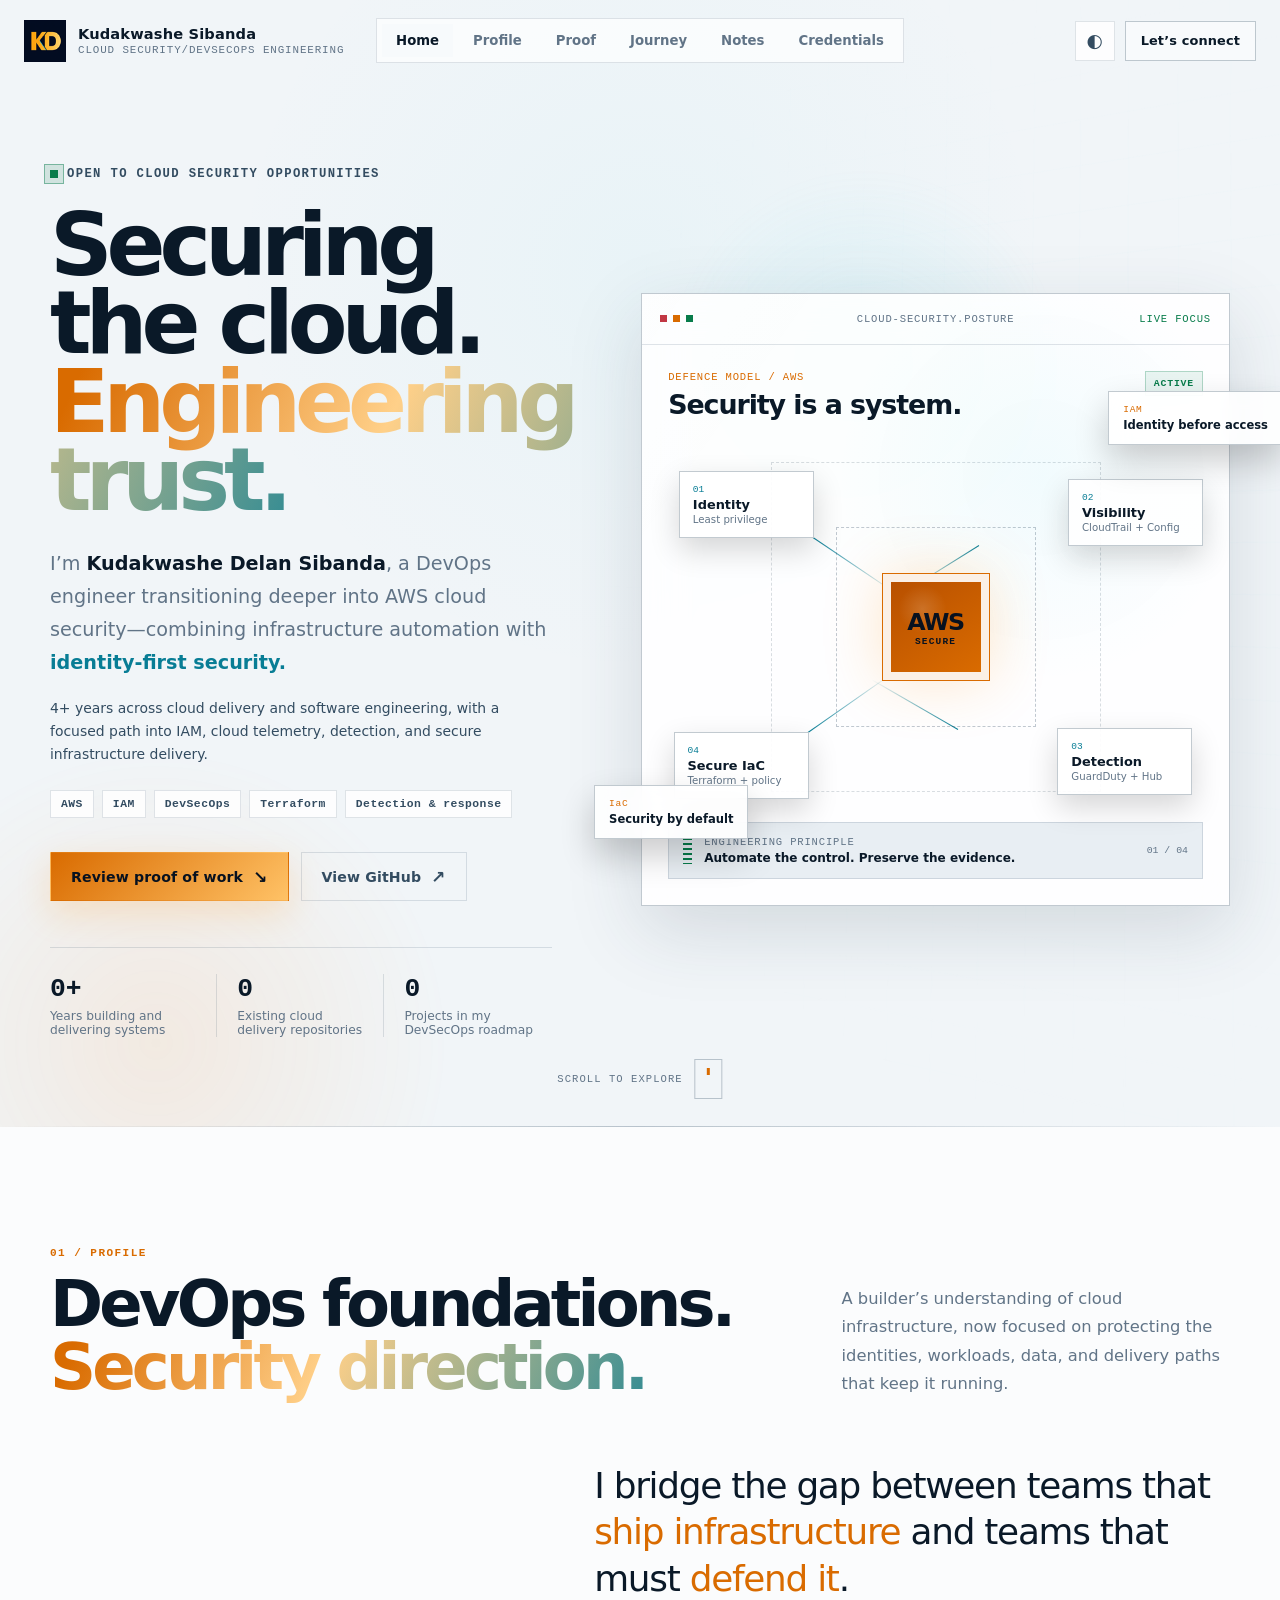
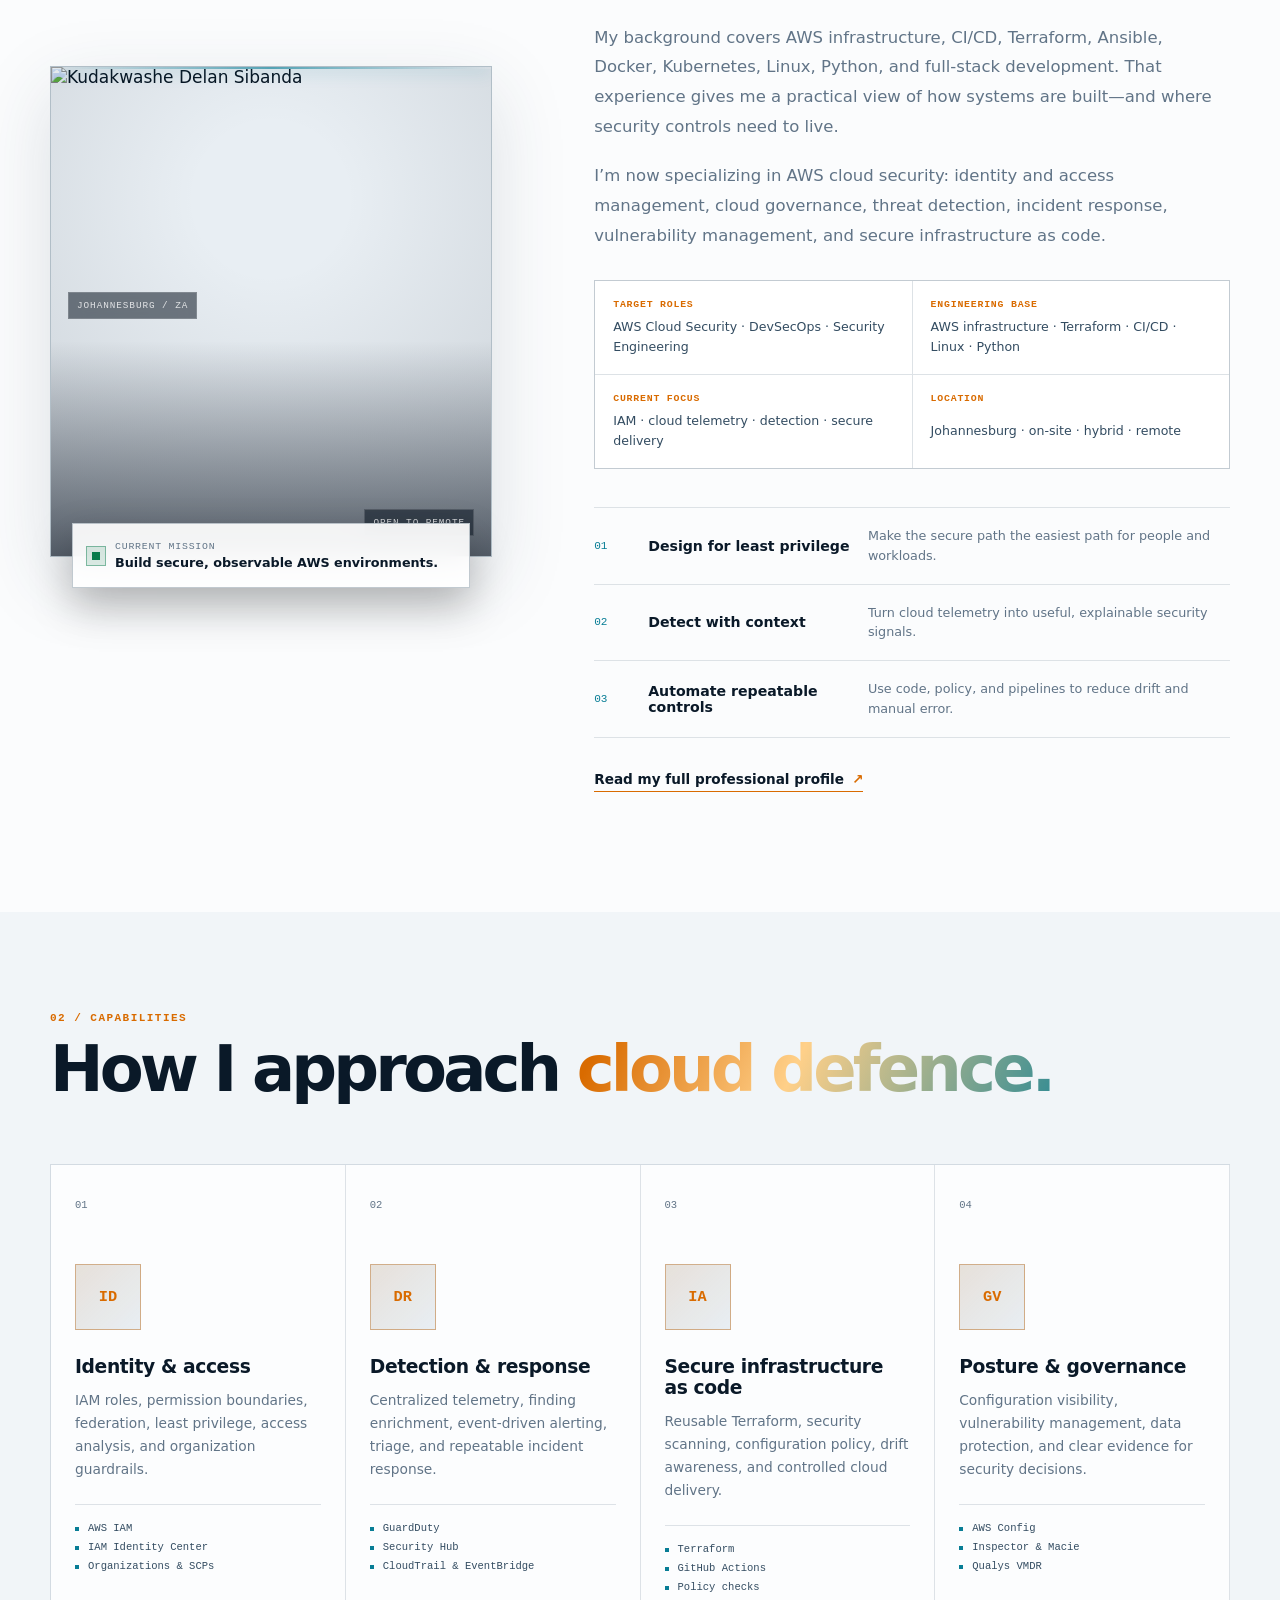
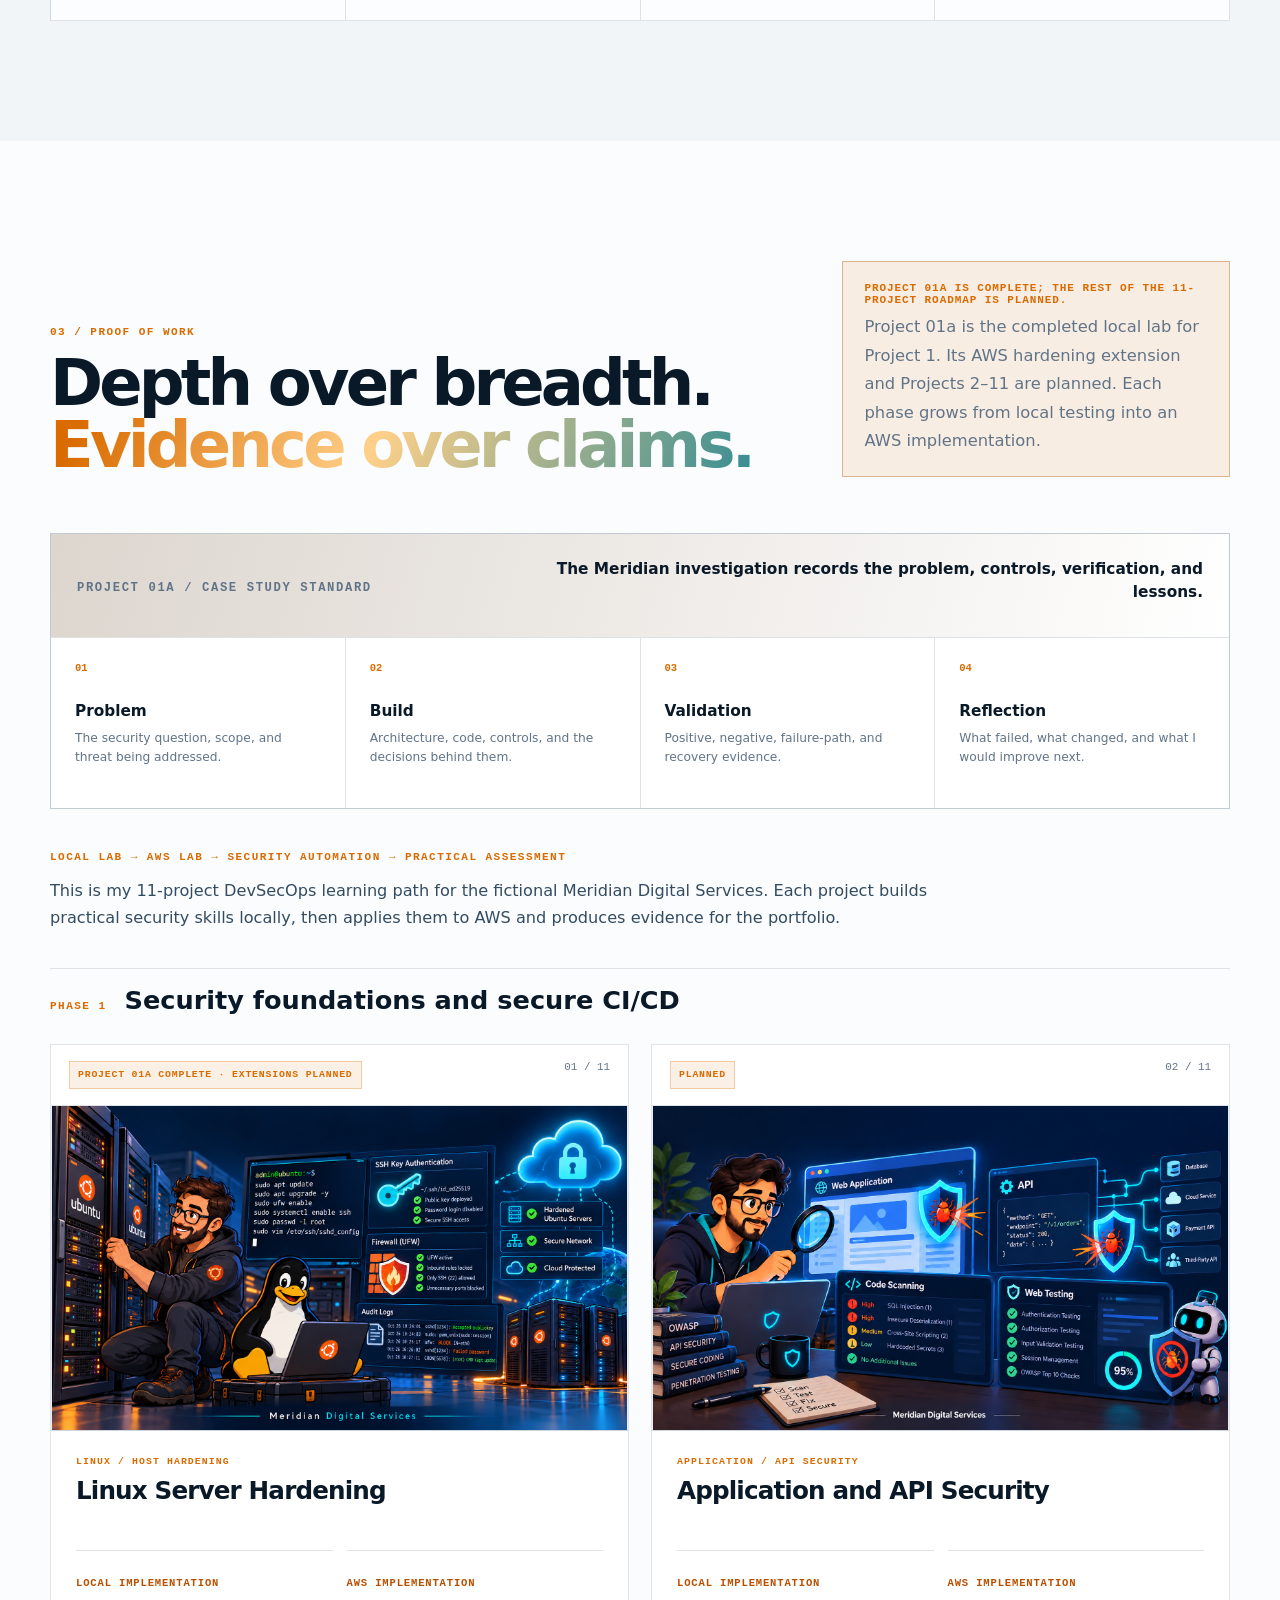
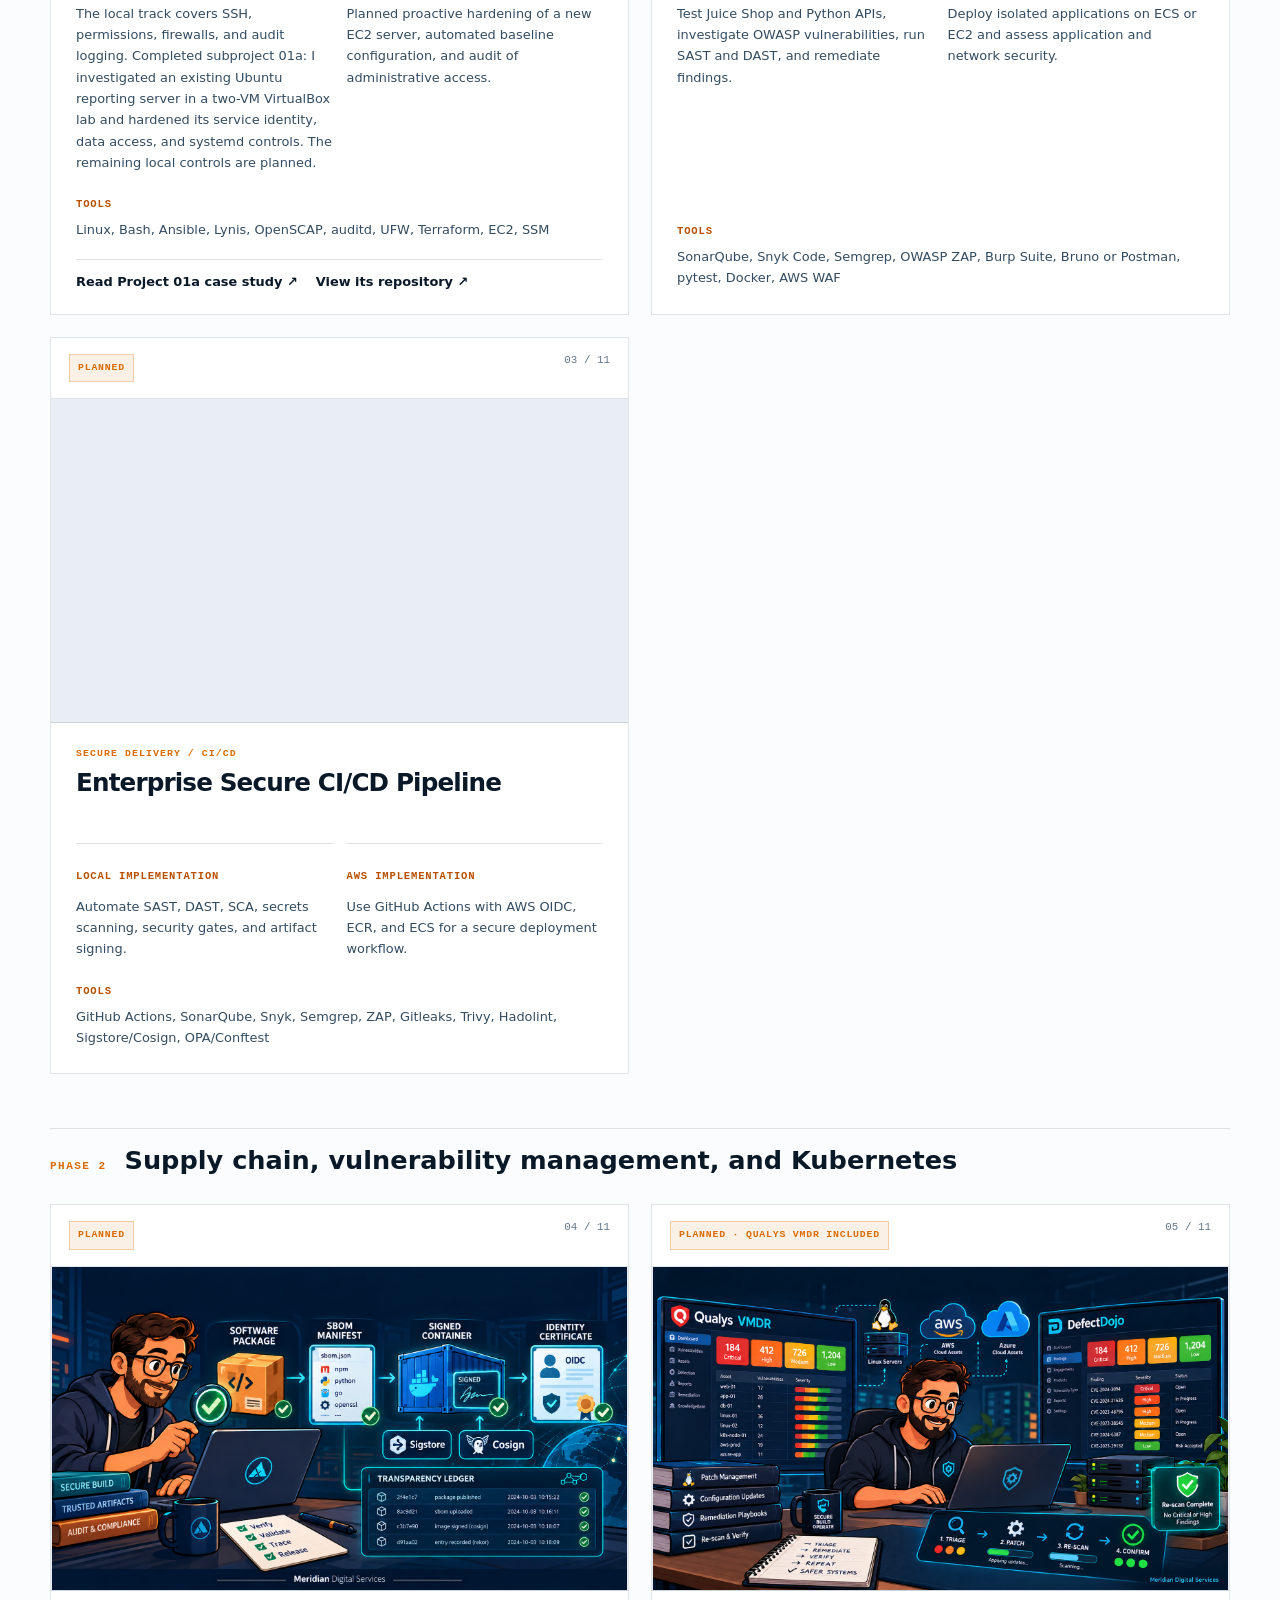
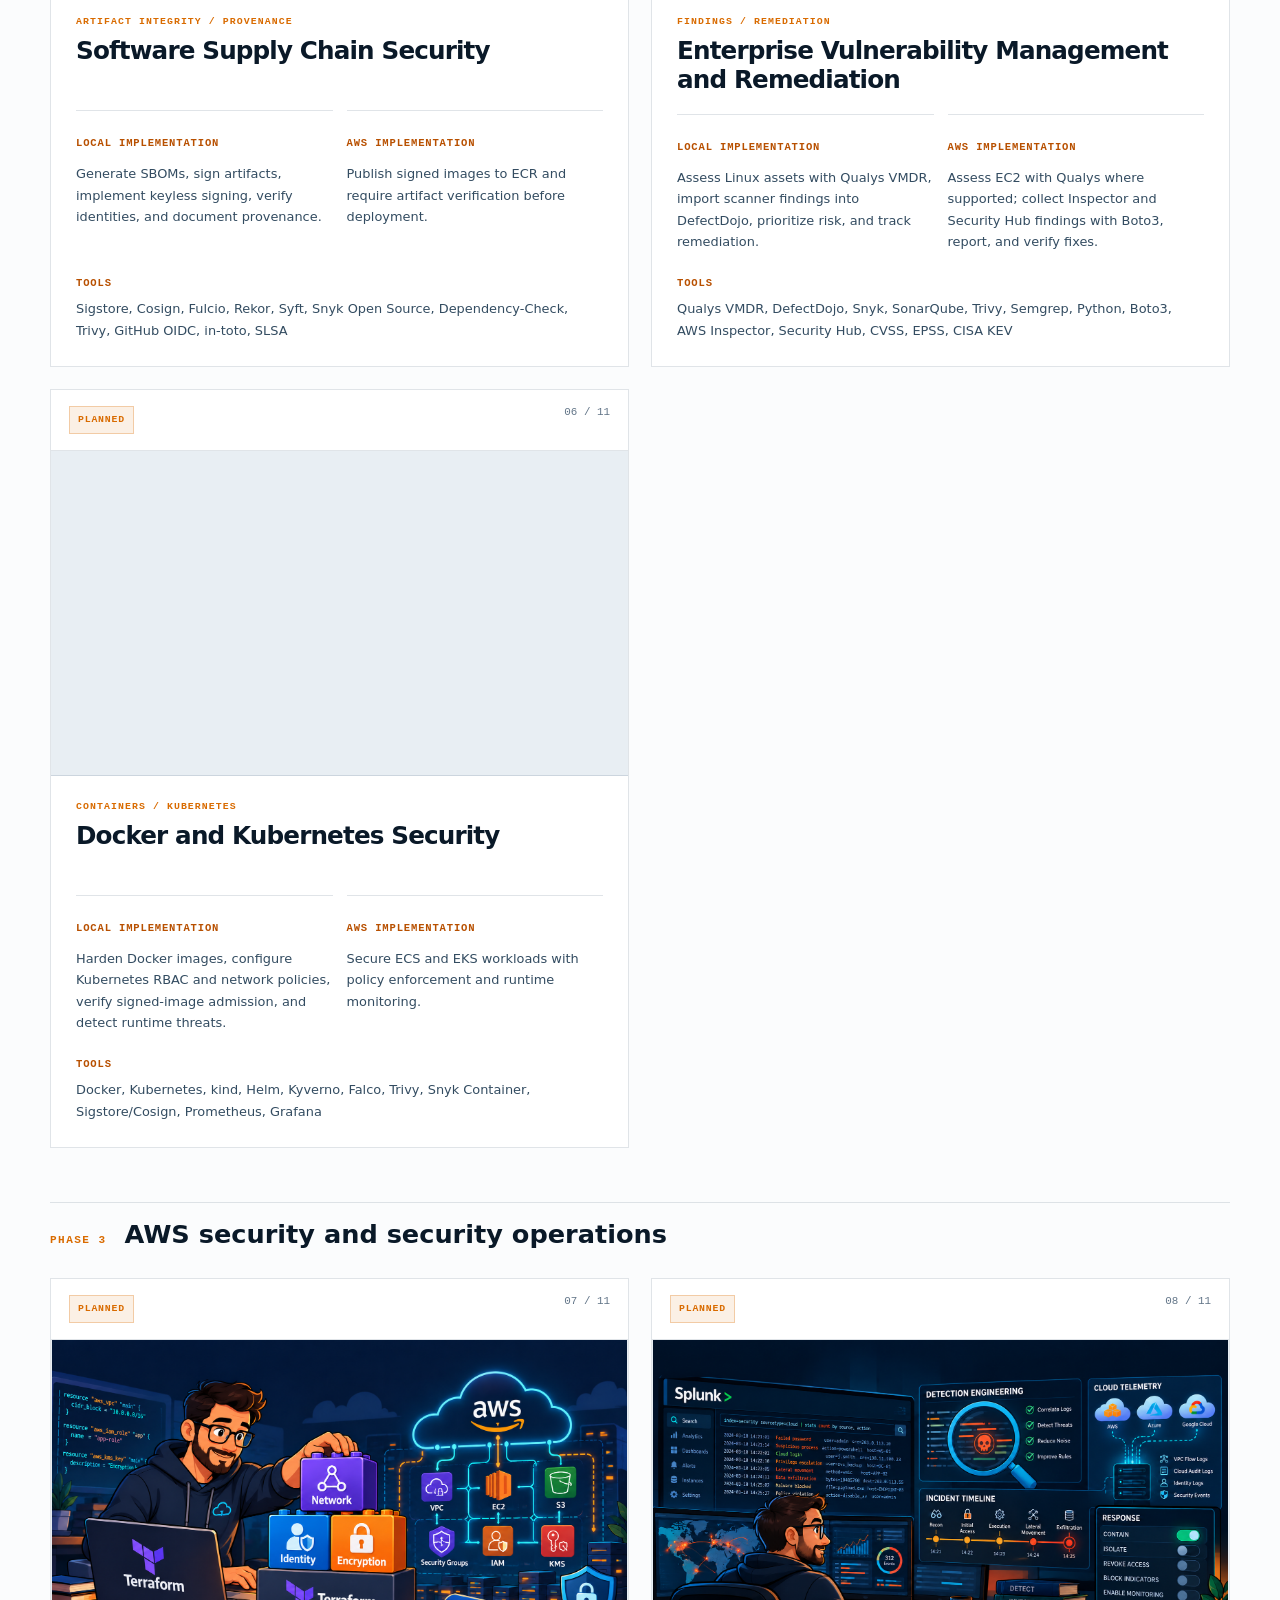
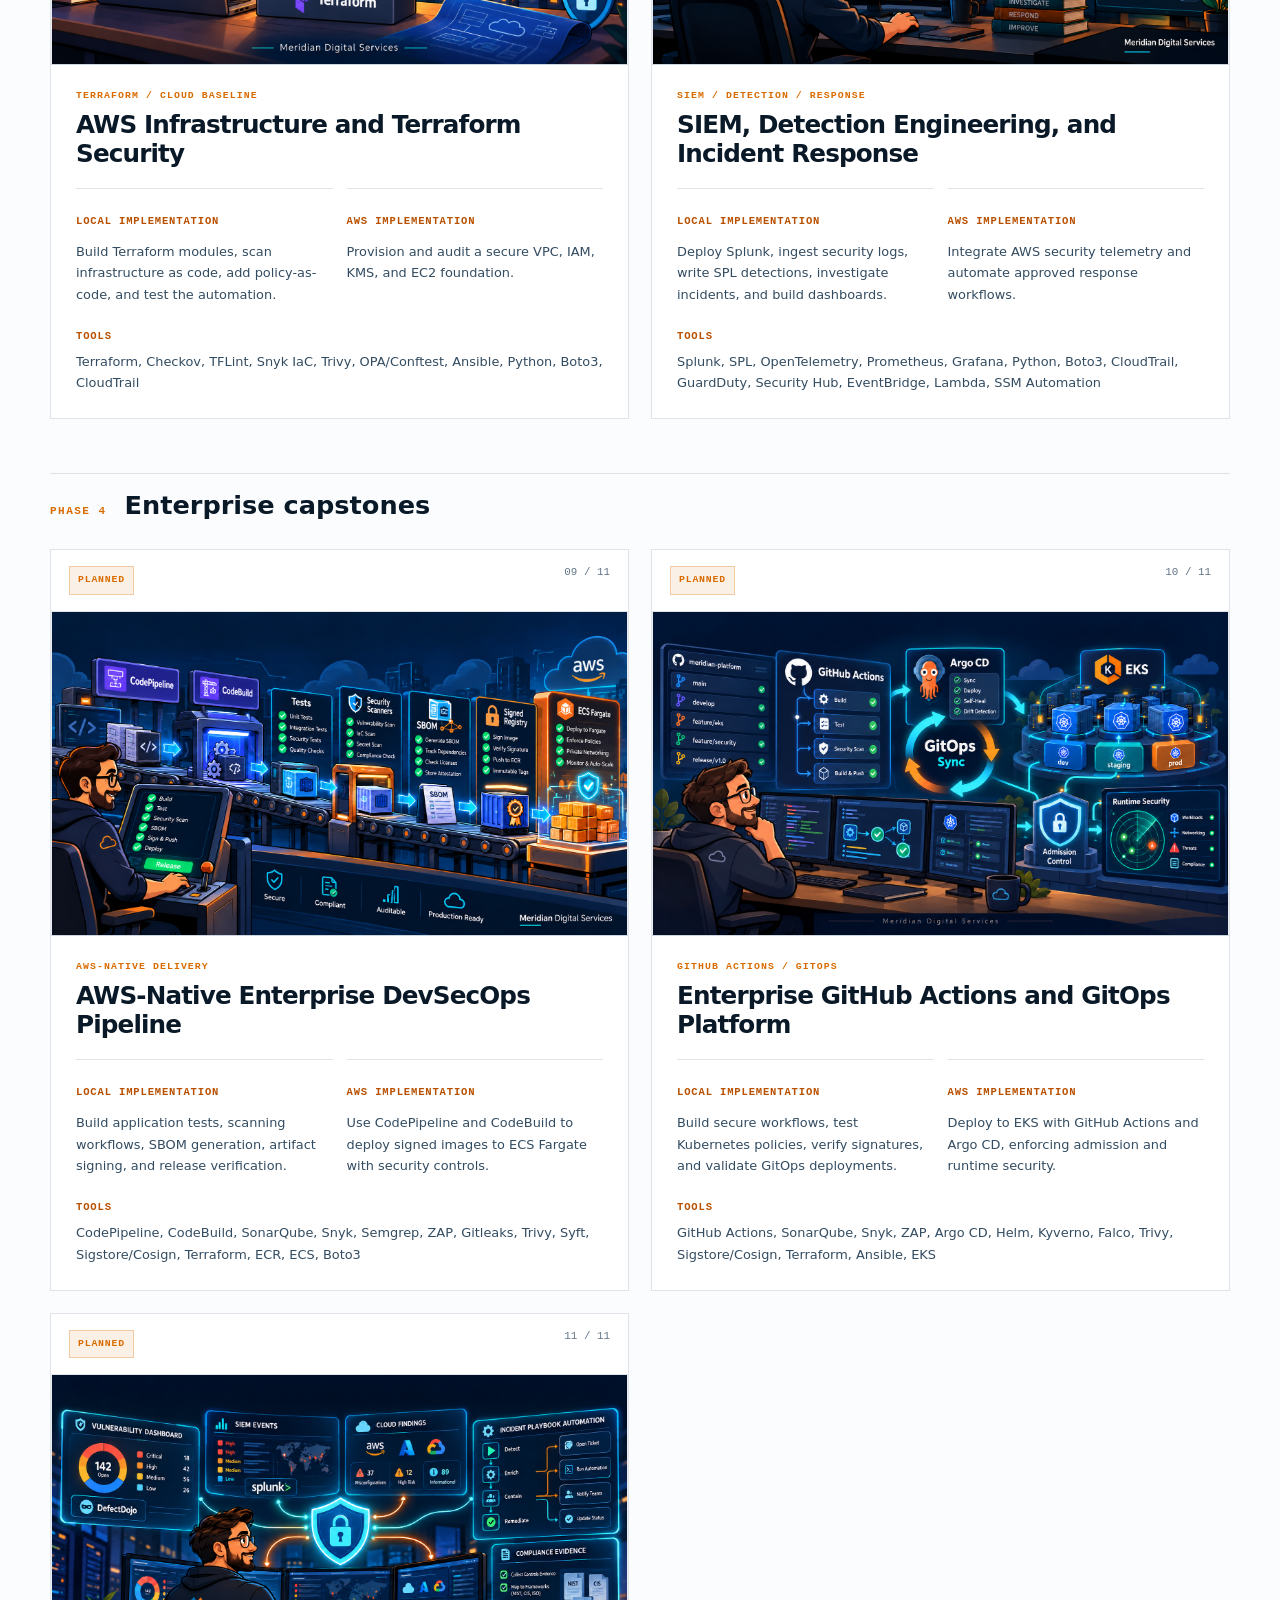
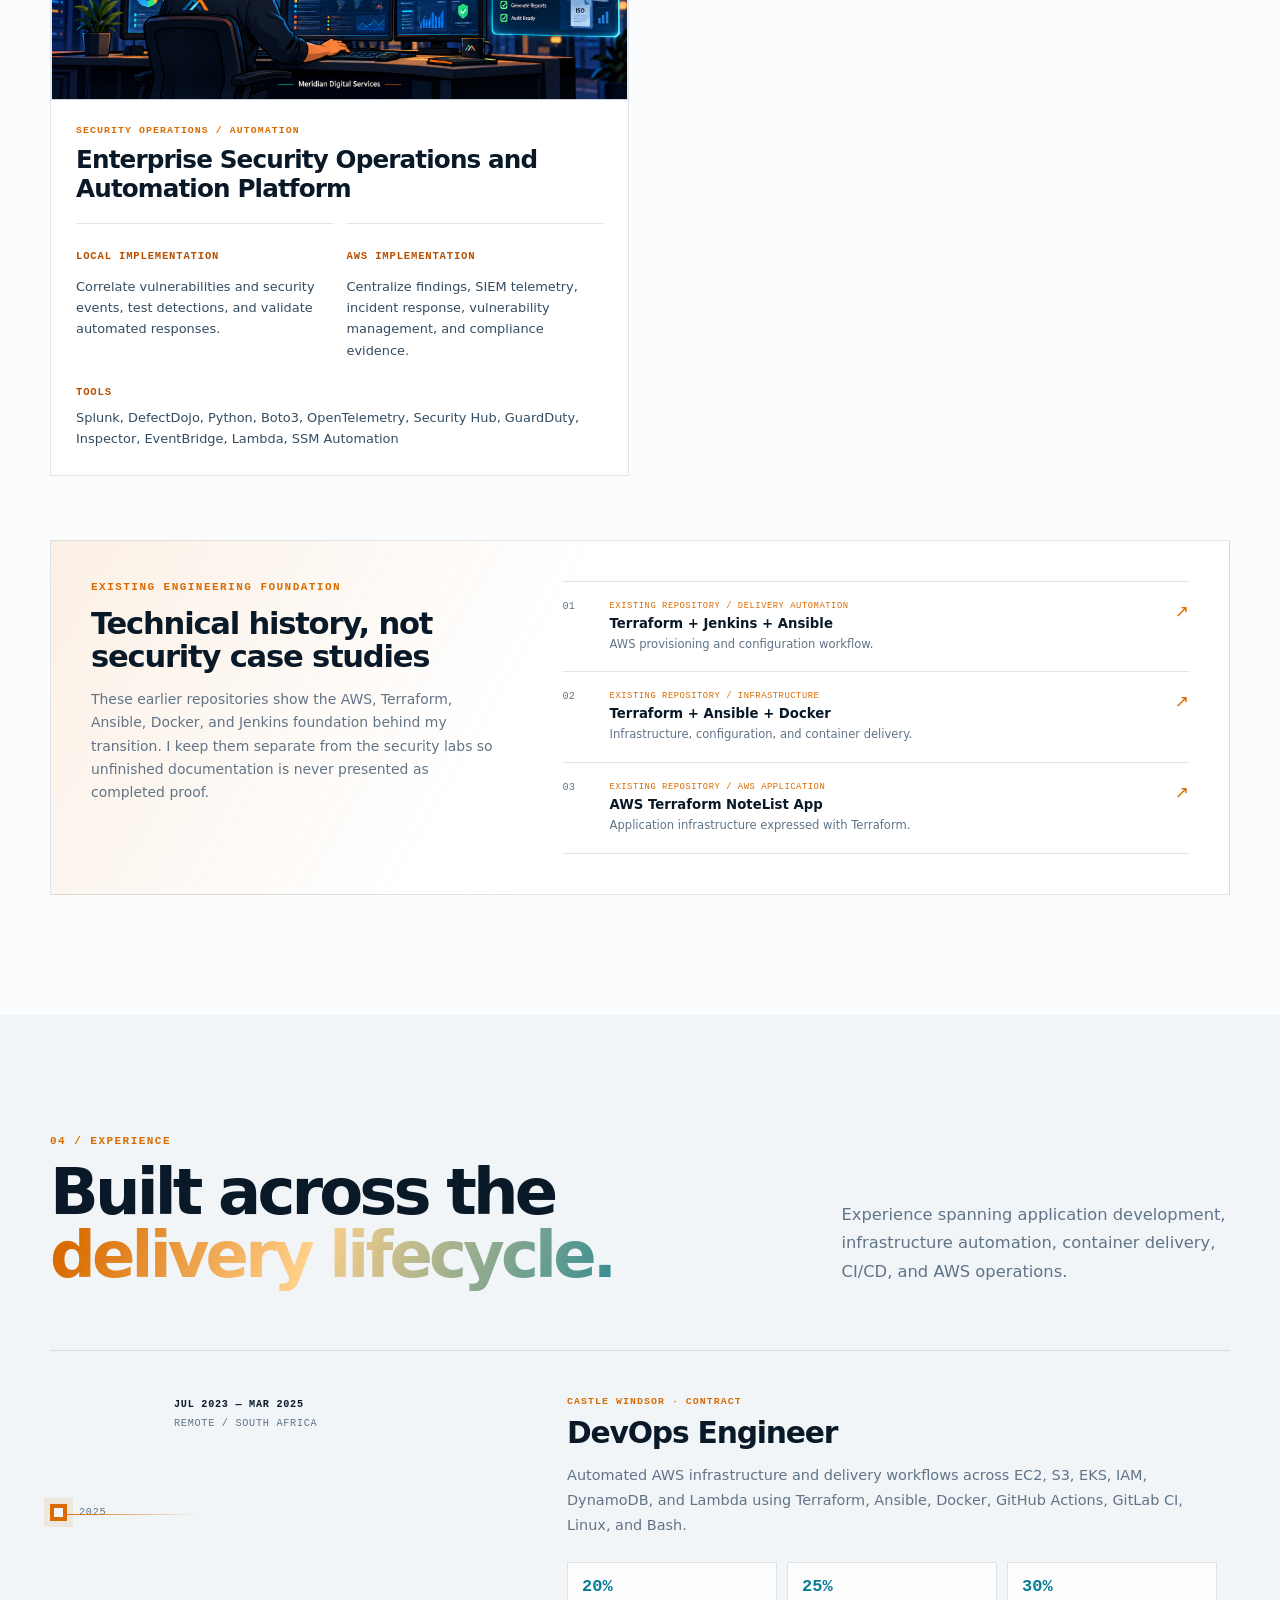
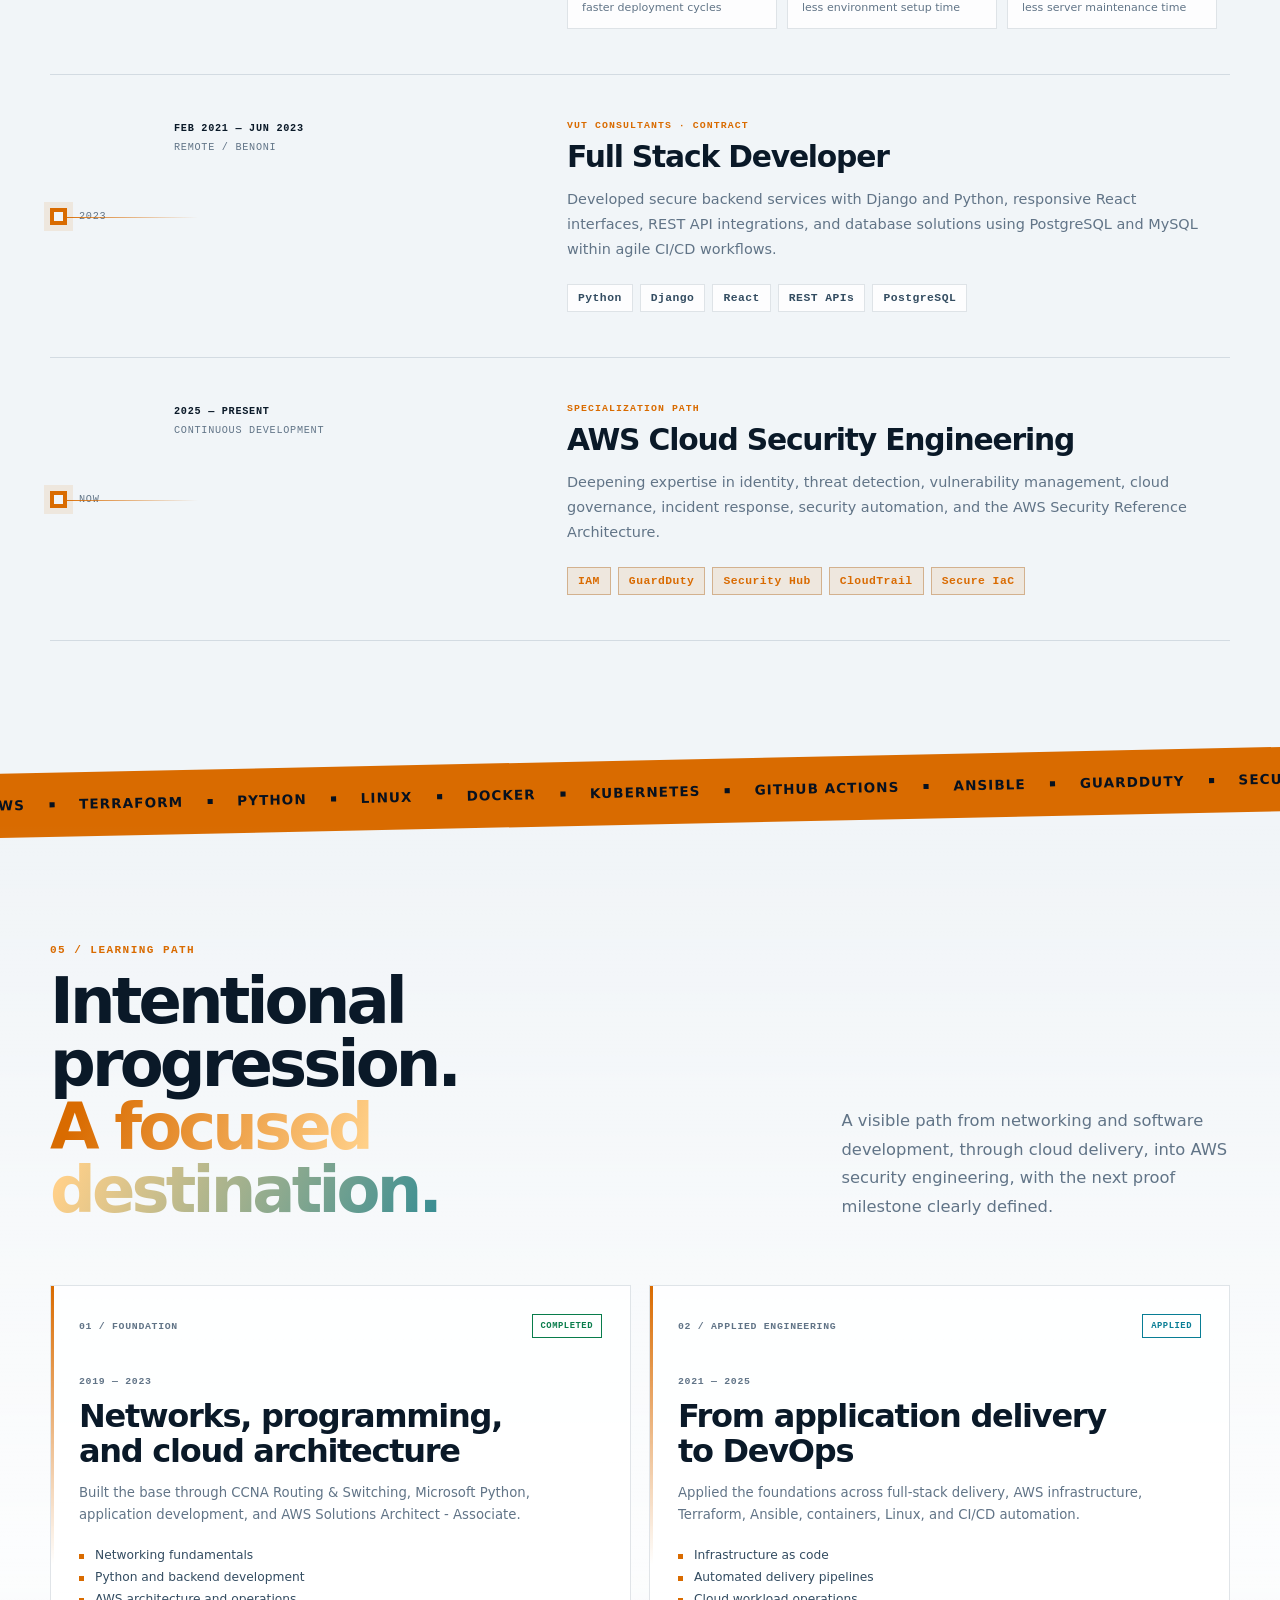
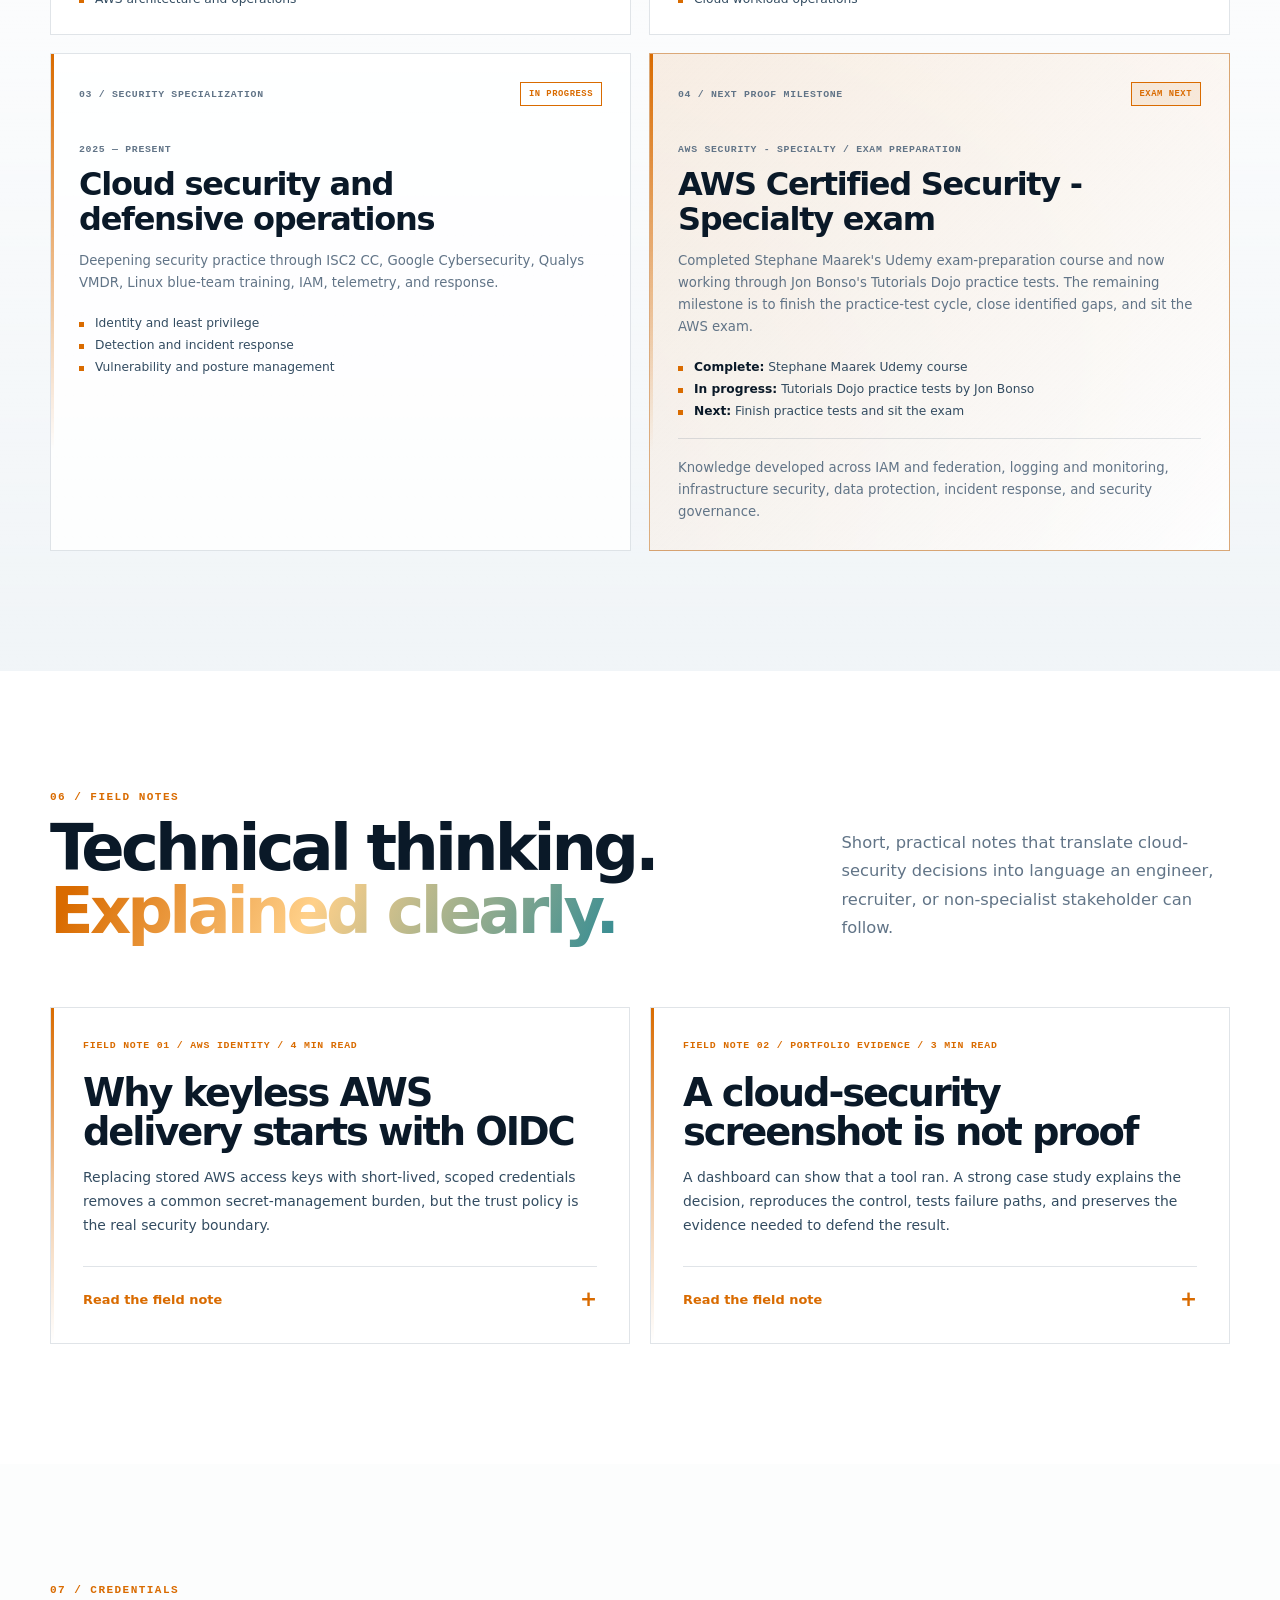
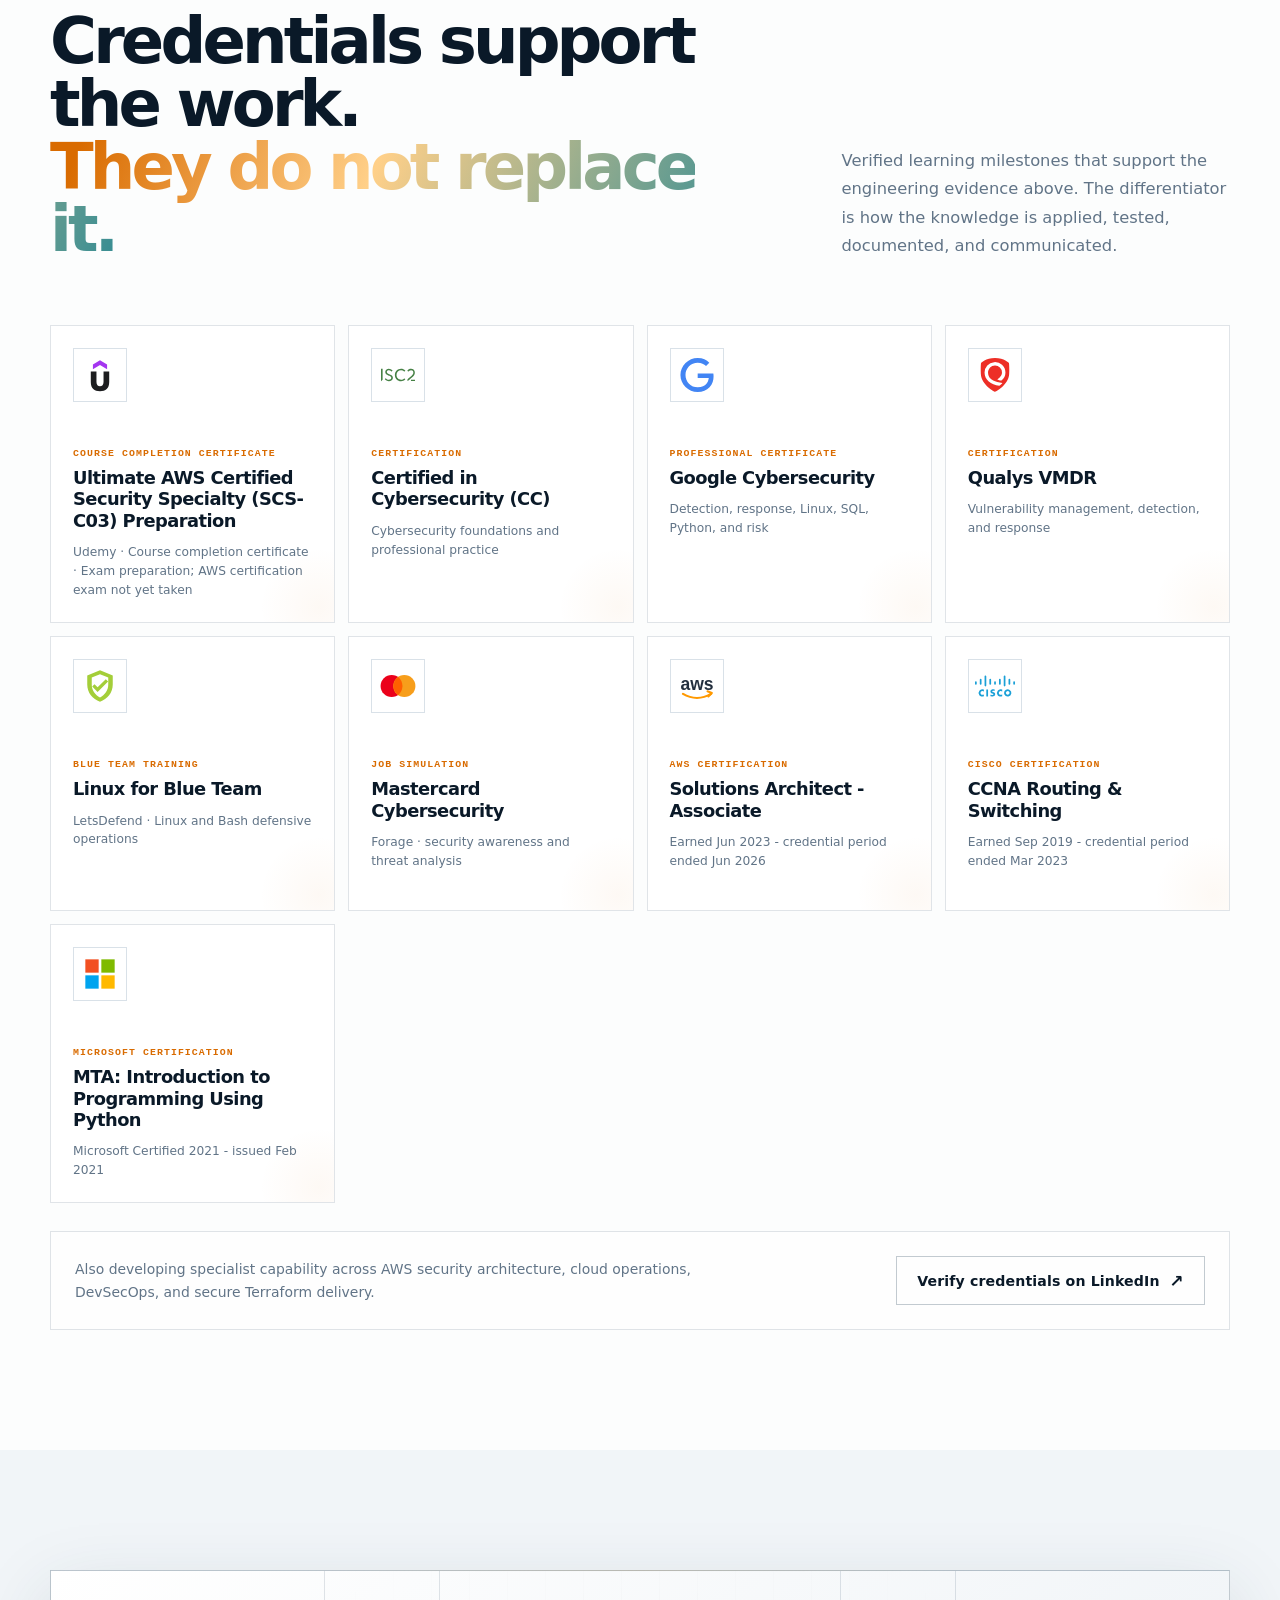
==== commit cc07aedc: "Remove project image titles and add artwork to roadmap cards" ====
--- a/index.html
+++ b/index.html
@@ -31,7 +31,7 @@
     <link rel="canonical" href="https://delanekay.github.io/" />
     <link rel="icon" type="image/png" sizes="64x64" href="/assets/favicon.png?v=1" />
     <link rel="manifest" href="site.webmanifest" />
-    <link rel="stylesheet" href="assets/styles.css?v=20261020-7" />
+    <link rel="stylesheet" href="assets/styles.css?v=20261020-8" />
     <style>
       body *, body *::before, body *::after { border-radius: 0 !important; }
       .project-card[data-card-clickable="true"] { cursor: pointer; }
@@ -498,7 +498,7 @@
             <div class="project-grid roadmap-grid">
               <article class="project-card roadmap-card reveal">
                 <div class="project-card-top"><span class="project-status">PROJECT 01A COMPLETE · EXTENSIONS PLANNED</span><span>01 / 11</span></div>
-                <div class="roadmap-project-art" role="img" aria-label="Linux server and terminal hardening"><svg class="roadmap-art-canvas" viewBox="0 0 1600 900" preserveAspectRatio="xMidYMid meet" aria-hidden="true" focusable="false"><defs><linearGradient id="art-gradient-01" x1="0" y1="0" x2="1" y2="1"><stop offset="0" stop-color="var(--accent)"/><stop offset="1" stop-color="var(--cyan)"/></linearGradient><marker id="arrow-01" markerWidth="10" markerHeight="10" refX="8" refY="5" orient="auto"><path d="M0 0l10 5-10 5z" fill="var(--cyan)"/></marker></defs><rect width="1600" height="900" fill="var(--bg-soft)"/><ellipse cx="440" cy="255" rx="390" ry="250" fill="var(--cyan)" opacity=".045" class="roadmap-art-ambient"/><ellipse cx="1230" cy="675" rx="350" ry="205" fill="var(--accent)" opacity=".045"/><g class="roadmap-art-float"><g transform="translate(180 220)"><rect class="art-panel" width="490" height="510" rx="24"/><rect class="art-inner" x="42" y="42" width="406" height="408" rx="12"/><rect x="78" y="112" width="330" height="74" rx="8" class="art-panel"/><circle cx="112" cy="149" r="10" fill="var(--cyan)"/><circle cx="145" cy="149" r="10" fill="var(--accent)"/><path d="M180 139h190M180 159h140" class="art-line"/><rect x="78" y="214" width="330" height="74" rx="8" class="art-panel"/><circle cx="112" cy="251" r="10" fill="var(--cyan)"/><circle cx="145" cy="251" r="10" fill="var(--accent)"/><path d="M180 241h190M180 261h140" class="art-line"/><rect x="78" y="316" width="330" height="74" rx="8" class="art-panel"/><circle cx="112" cy="353" r="10" fill="var(--cyan)"/><circle cx="145" cy="353" r="10" fill="var(--accent)"/><path d="M180 343h190M180 363h140" class="art-line"/><path d="M90 480h310" stroke="var(--line-strong)" stroke-width="9"/></g><g transform="translate(790 255)"><rect class="art-panel" width="500" height="370" rx="18"/><path d="M0 76h500" class="art-line"/><circle cx="40" cy="38" r="10" fill="var(--accent)"/><circle cx="76" cy="38" r="10" fill="var(--cyan)"/><path d="M60 138h380M60 192h260M60 247h330M60 302h190" class="art-line"/><rect x="58" y="125" width="110" height="34" rx="7" fill="var(--accent)" opacity=".24"/><path d="M1370 360l80-45 80 45v88c0 57-45 100-80 121-35-21-80-64-80-121z" fill="var(--surface-solid)" stroke="var(--cyan)" stroke-width="12"/><path d="M1410 434l28 28 49-60" fill="none" stroke="var(--accent)" stroke-width="14" stroke-linecap="round"/></g><path d="M700 445h68" class="roadmap-art-flow" fill="none" stroke="url(#art-gradient-01)" stroke-width="12"/></g></svg></div>
+                <div class="roadmap-project-art" role="img" aria-label="Linux servers, SSH hardening and firewall controls"><img class="roadmap-art-image" src="assets/project-art/01-linux-hardening.png?v=1" alt="" loading="lazy" decoding="async" width="1672" height="940" /></div>
                 <div class="project-card-body roadmap-card-body">
                   <p class="project-type">LINUX / HOST HARDENING</p>
                   <h3>Linux Server Hardening</h3>
@@ -512,7 +512,7 @@
               </article>
               <article class="project-card roadmap-card reveal" data-delay="60">
                 <div class="project-card-top"><span class="project-status">PLANNED</span><span>02 / 11</span></div>
-                <div class="roadmap-project-art" role="img" aria-label="Application security testing on a web application"><svg class="roadmap-art-canvas" viewBox="0 0 1600 900" preserveAspectRatio="xMidYMid meet" aria-hidden="true" focusable="false"><defs><linearGradient id="art-gradient-02" x1="0" y1="0" x2="1" y2="1"><stop offset="0" stop-color="var(--accent)"/><stop offset="1" stop-color="var(--cyan)"/></linearGradient><marker id="arrow-02" markerWidth="10" markerHeight="10" refX="8" refY="5" orient="auto"><path d="M0 0l10 5-10 5z" fill="var(--cyan)"/></marker></defs><rect width="1600" height="900" fill="var(--bg-soft)"/><ellipse cx="500" cy="255" rx="390" ry="250" fill="var(--cyan)" opacity=".045" class="roadmap-art-ambient"/><ellipse cx="1230" cy="675" rx="350" ry="205" fill="var(--accent)" opacity=".045"/><g class="roadmap-art-float"><g transform="translate(130 225)"><rect class="art-panel" width="730" height="440" rx="24"/><path d="M0 78h730" class="art-line"/><circle cx="42" cy="39" r="10" fill="var(--accent)"/><circle cx="78" cy="39" r="10" fill="var(--cyan)"/><rect class="art-inner" x="45" y="125" width="420" height="265" rx="12"/><rect x="75" y="154" width="360" height="48" rx="8" fill="var(--surface-bright)"/><circle cx="102" cy="178" r="9" fill="var(--cyan)"/><path d="M130 178h270M78 244h330M78 286h260M78 328h300" class="art-line"/><path d="M280 440v48M160 488h360" stroke="var(--line-strong)" stroke-width="12" stroke-linecap="round"/><g transform="translate(530 158)"><circle cx="78" cy="82" r="58" fill="none" stroke="var(--cyan)" stroke-width="12"/><path d="M120 124l52 54" stroke="var(--accent)" stroke-width="18" stroke-linecap="round"/><path d="M48 80l24 24 46-52" fill="none" stroke="var(--accent)" stroke-width="12" stroke-linecap="round"/></g></g><path d="M900 450h160" class="roadmap-art-flow" fill="none" stroke="url(#art-gradient-02)" stroke-width="12"/><g transform="translate(1070 280)"><path d="M0 140c0-76 58-136 135-136 65 0 118 44 132 103 58-3 101 37 101 88 0 48-39 85-91 85H100C41 280 0 222 0 140z" fill="var(--surface-solid)" stroke="var(--line-strong)" stroke-width="8"/><circle cx="145" cy="152" r="62" fill="none" stroke="var(--cyan)" stroke-width="10"/><path d="M190 198l54 54" stroke="var(--accent)" stroke-width="16" stroke-linecap="round"/><path d="M117 155h56M145 127v56" stroke="var(--accent)" stroke-width="10" stroke-linecap="round"/></g></g></svg></div>
+                <div class="roadmap-project-art" role="img" aria-label="Web application and API security testing"><img class="roadmap-art-image" src="assets/project-art/02-application-api-security.png?v=1" alt="" loading="lazy" decoding="async" width="1672" height="940" /></div>
                 <div class="project-card-body roadmap-card-body">
                   <p class="project-type">APPLICATION / API SECURITY</p>
                   <h3>Application and API Security</h3>
@@ -525,7 +525,7 @@
               </article>
               <article class="project-card roadmap-card reveal" data-delay="120">
                 <div class="project-card-top"><span class="project-status">PLANNED</span><span>03 / 11</span></div>
-                <div class="roadmap-project-art" role="img" aria-label="People working at CI/CD pipeline stages"><svg class="roadmap-art-canvas" viewBox="0 0 1600 900" preserveAspectRatio="xMidYMid meet" aria-hidden="true" focusable="false"><defs><linearGradient id="art-gradient-03" x1="0" y1="0" x2="1" y2="1"><stop offset="0" stop-color="var(--accent)"/><stop offset="1" stop-color="var(--cyan)"/></linearGradient><marker id="arrow-03" markerWidth="10" markerHeight="10" refX="8" refY="5" orient="auto"><path d="M0 0l10 5-10 5z" fill="var(--cyan)"/></marker></defs><rect width="1600" height="900" fill="var(--bg-soft)"/><ellipse cx="560" cy="255" rx="390" ry="250" fill="var(--cyan)" opacity=".045" class="roadmap-art-ambient"/><ellipse cx="1230" cy="675" rx="350" ry="205" fill="var(--accent)" opacity=".045"/><g><path d="M125 672H1480" class="roadmap-art-flow" fill="none" stroke="url(#art-gradient-03)" stroke-width="18"/><path d="M125 672h1355" stroke="var(--line-strong)" stroke-width="5" opacity=".75"/><g class="roadmap-art-float" style="animation-delay:0s"><text x="260" y="164" text-anchor="middle" class="art-label">CODE</text><rect class="art-panel" x="138" y="190" width="244" height="185" rx="16"/><rect class="art-inner" x="164" y="216" width="192" height="126" rx="8"/><path d="M188 248h142M188 278h104M188 308h122" class="art-line"/><path d="M108 435h304l-28 130h-248z" fill="var(--surface-solid)" stroke="var(--line-strong)" stroke-width="8"/><circle cx="260" cy="466" r="29" fill="var(--accent)" opacity=".88"/><path d="M235 510q25-18 50 0l31 65h-112z" fill="var(--cyan)" opacity=".86"/><path d="M132 586h256" stroke="var(--line-strong)" stroke-width="12" stroke-linecap="round"/><circle cx="260" cy="672" r="30" fill="var(--bg-soft)" stroke="var(--accent)" stroke-width="12"/></g><g class="roadmap-art-float" style="animation-delay:-1.4s"><text x="620" y="164" text-anchor="middle" class="art-label">BUILD</text><rect class="art-panel" x="498" y="190" width="244" height="185" rx="16"/><rect class="art-inner" x="524" y="216" width="192" height="126" rx="8"/><path d="M548 248h142M548 278h104M548 308h122" class="art-line"/><path d="M468 435h304l-28 130h-248z" fill="var(--surface-solid)" stroke="var(--line-strong)" stroke-width="8"/><circle cx="620" cy="466" r="29" fill="var(--accent)" opacity=".88"/><path d="M595 510q25-18 50 0l31 65h-112z" fill="var(--cyan)" opacity=".86"/><path d="M492 586h256" stroke="var(--line-strong)" stroke-width="12" stroke-linecap="round"/><circle cx="620" cy="672" r="30" fill="var(--bg-soft)" stroke="var(--cyan)" stroke-width="12"/></g><g class="roadmap-art-float" style="animation-delay:-2.8s"><text x="980" y="164" text-anchor="middle" class="art-label">SCAN</text><rect class="art-panel" x="858" y="190" width="244" height="185" rx="16"/><rect class="art-inner" x="884" y="216" width="192" height="126" rx="8"/><path d="M908 248h142M908 278h104M908 308h122" class="art-line"/><path d="M828 435h304l-28 130h-248z" fill="var(--surface-solid)" stroke="var(--line-strong)" stroke-width="8"/><circle cx="980" cy="466" r="29" fill="var(--accent)" opacity=".88"/><path d="M955 510q25-18 50 0l31 65h-112z" fill="var(--cyan)" opacity=".86"/><path d="M852 586h256" stroke="var(--line-strong)" stroke-width="12" stroke-linecap="round"/><circle cx="980" cy="672" r="30" fill="var(--bg-soft)" stroke="var(--accent)" stroke-width="12"/></g><g class="roadmap-art-float" style="animation-delay:-4.199999999999999s"><text x="1340" y="164" text-anchor="middle" class="art-label">DEPLOY</text><rect class="art-panel" x="1218" y="190" width="244" height="185" rx="16"/><rect class="art-inner" x="1244" y="216" width="192" height="126" rx="8"/><path d="M1268 248h142M1268 278h104M1268 308h122" class="art-line"/><path d="M1188 435h304l-28 130h-248z" fill="var(--surface-solid)" stroke="var(--line-strong)" stroke-width="8"/><circle cx="1340" cy="466" r="29" fill="var(--accent)" opacity=".88"/><path d="M1315 510q25-18 50 0l31 65h-112z" fill="var(--cyan)" opacity=".86"/><path d="M1212 586h256" stroke="var(--line-strong)" stroke-width="12" stroke-linecap="round"/><circle cx="1340" cy="672" r="30" fill="var(--bg-soft)" stroke="var(--cyan)" stroke-width="12"/></g></g></svg></div>
+                <div class="roadmap-project-art" role="img" aria-label="Secure CI/CD pipeline with build, test, scan and deploy stages"><img class="roadmap-art-image" src="assets/project-art/03-secure-cicd-pipeline.png?v=1" alt="" loading="lazy" decoding="async" width="1672" height="940" /></div>
                 <div class="project-card-body roadmap-card-body">
                   <p class="project-type">SECURE DELIVERY / CI/CD</p>
                   <h3>Enterprise Secure CI/CD Pipeline</h3>
@@ -547,7 +547,7 @@
             <div class="project-grid roadmap-grid">
               <article class="project-card roadmap-card reveal">
                 <div class="project-card-top"><span class="project-status">PLANNED</span><span>04 / 11</span></div>
-                <div class="roadmap-project-art" role="img" aria-label="Signing and verifying software artifacts"><svg class="roadmap-art-canvas" viewBox="0 0 1600 900" preserveAspectRatio="xMidYMid meet" aria-hidden="true" focusable="false"><defs><linearGradient id="art-gradient-04" x1="0" y1="0" x2="1" y2="1"><stop offset="0" stop-color="var(--accent)"/><stop offset="1" stop-color="var(--cyan)"/></linearGradient><marker id="arrow-04" markerWidth="10" markerHeight="10" refX="8" refY="5" orient="auto"><path d="M0 0l10 5-10 5z" fill="var(--cyan)"/></marker></defs><rect width="1600" height="900" fill="var(--bg-soft)"/><ellipse cx="620" cy="255" rx="390" ry="250" fill="var(--cyan)" opacity=".045" class="roadmap-art-ambient"/><ellipse cx="1230" cy="675" rx="350" ry="205" fill="var(--accent)" opacity=".045"/><g class="roadmap-art-float"><g transform="translate(165 300)"><path d="M0 85l210-120 210 120v240L210 445 0 325z" fill="var(--surface-solid)" stroke="var(--line-strong)" stroke-width="9"/><path d="M0 85l210 120 210-120M210 205v240" fill="none" stroke="var(--cyan)" stroke-width="8"/><path d="M72 273h104M72 310h155" class="art-line"/></g><path d="M610 510h170" class="roadmap-art-flow" fill="none" stroke="var(--cyan)" stroke-width="12"/><g transform="translate(800 240)"><rect class="art-panel" width="330" height="420" rx="20"/><path d="M56 78h218M56 126h218M56 174h140M56 222h218" class="art-line"/><path d="M58 282l65 65 143-164" fill="none" stroke="var(--cyan)" stroke-width="18" stroke-linecap="round" stroke-linejoin="round"/><text x="165" y="392" text-anchor="middle" class="art-label">SIGNED MANIFEST</text></g><g transform="translate(1250 350)"><circle cx="105" cy="110" r="92" fill="var(--surface-solid)" stroke="var(--accent)" stroke-width="12"/><path d="M70 112l25 26 54-62" fill="none" stroke="var(--cyan)" stroke-width="15" stroke-linecap="round"/><path d="M47 39l-22-35M163 39l22-35M44 177l-24 33M166 177l24 33" stroke="var(--accent)" stroke-width="10" stroke-linecap="round"/><circle class="roadmap-art-pulse" cx="105" cy="110" r="128" fill="none" stroke="var(--cyan)" stroke-width="4"/></g></g></svg></div>
+                <div class="roadmap-project-art" role="img" aria-label="Software supply chain with software package, signed container and verification record"><img class="roadmap-art-image" src="assets/project-art/04-software-supply-chain.png?v=1" alt="" loading="lazy" decoding="async" width="1672" height="940" /></div>
                 <div class="project-card-body roadmap-card-body">
                   <p class="project-type">ARTIFACT INTEGRITY / PROVENANCE</p>
                   <h3>Software Supply Chain Security</h3>
@@ -560,7 +560,7 @@
               </article>
               <article class="project-card roadmap-card reveal" data-delay="60">
                 <div class="project-card-top"><span class="project-status">PLANNED · QUALYS VMDR INCLUDED</span><span>05 / 11</span></div>
-                <div class="roadmap-project-art" role="img" aria-label="Vulnerability scanning with CVSS and EPSS risk scores"><svg class="roadmap-art-canvas" viewBox="0 0 1600 900" preserveAspectRatio="xMidYMid meet" aria-hidden="true" focusable="false"><defs><linearGradient id="art-gradient-05" x1="0" y1="0" x2="1" y2="1"><stop offset="0" stop-color="var(--accent)"/><stop offset="1" stop-color="var(--cyan)"/></linearGradient><marker id="arrow-05" markerWidth="10" markerHeight="10" refX="8" refY="5" orient="auto"><path d="M0 0l10 5-10 5z" fill="var(--cyan)"/></marker></defs><rect width="1600" height="900" fill="var(--bg-soft)"/><ellipse cx="680" cy="255" rx="390" ry="250" fill="var(--cyan)" opacity=".045" class="roadmap-art-ambient"/><ellipse cx="1230" cy="675" rx="350" ry="205" fill="var(--accent)" opacity=".045"/><g class="roadmap-art-float"><g transform="translate(135 265)"><rect class="art-panel" width="330" height="450" rx="18"/><rect class="art-inner" x="32" y="48" width="266" height="350" rx="10"/><rect x="58" y="105" width="214" height="66" rx="8" fill="var(--surface-solid)" stroke="var(--line-strong)" stroke-width="4"/><circle cx="88" cy="138" r="9" fill="var(--cyan)"/><path d="M116 130h125M116 148h92" class="art-line"/><rect x="58" y="195" width="214" height="66" rx="8" fill="var(--surface-solid)" stroke="var(--line-strong)" stroke-width="4"/><circle cx="88" cy="228" r="9" fill="var(--cyan)"/><path d="M116 220h125M116 238h92" class="art-line"/><rect x="58" y="285" width="214" height="66" rx="8" fill="var(--surface-solid)" stroke="var(--line-strong)" stroke-width="4"/><circle cx="88" cy="318" r="9" fill="var(--cyan)"/><path d="M116 310h125M116 328h92" class="art-line"/><path d="M80 425h170" stroke="var(--line-strong)" stroke-width="10" stroke-linecap="round"/></g><g transform="translate(480 400)"><circle cx="115" cy="115" r="94" fill="var(--bg-soft)" stroke="var(--accent)" stroke-width="15"/><path d="M183 184l75 75" stroke="var(--accent)" stroke-width="23" stroke-linecap="round"/><path d="M115 60l52 92H63z" fill="none" stroke="var(--cyan)" stroke-width="11"/><path d="M115 94v29M115 137v2" stroke="var(--cyan)" stroke-width="12" stroke-linecap="round"/></g><g transform="translate(855 250)"><rect class="art-panel" width="595" height="465" rx="18"/><text x="44" y="70" class="art-label">VULNERABILITY TRIAGE · SAMPLE</text><rect class="art-inner" x="40" y="105" width="230" height="142" rx="12"/><text x="64" y="150" class="art-kicker">CVSS</text><text x="64" y="220" class="art-score">8.6</text><rect class="art-inner" x="300" y="105" width="250" height="142" rx="12"/><text x="324" y="150" class="art-kicker">EPSS</text><text x="324" y="220" class="art-score">0.72</text><path d="M50 300h490M50 350h400M50 400h450" class="art-line"/><circle cx="525" cy="350" r="14" fill="var(--accent)"/></g><path d="M708 476h117" class="roadmap-art-flow" fill="none" stroke="var(--cyan)" stroke-width="12"/></g></svg></div>
+                <div class="roadmap-project-art" role="img" aria-label="Vulnerability management dashboard with scanner findings and severity scores"><img class="roadmap-art-image" src="assets/project-art/05-vulnerability-management.png?v=1" alt="" loading="lazy" decoding="async" width="1672" height="940" /></div>
                 <div class="project-card-body roadmap-card-body">
                   <p class="project-type">FINDINGS / REMEDIATION</p>
                   <h3>Enterprise Vulnerability Management and Remediation</h3>
@@ -573,7 +573,7 @@
               </article>
               <article class="project-card roadmap-card reveal" data-delay="120">
                 <div class="project-card-top"><span class="project-status">PLANNED</span><span>06 / 11</span></div>
-                <div class="roadmap-project-art" role="img" aria-label="Applications running inside Kubernetes containers"><svg class="roadmap-art-canvas" viewBox="0 0 1600 900" preserveAspectRatio="xMidYMid meet" aria-hidden="true" focusable="false"><defs><linearGradient id="art-gradient-06" x1="0" y1="0" x2="1" y2="1"><stop offset="0" stop-color="var(--accent)"/><stop offset="1" stop-color="var(--cyan)"/></linearGradient><marker id="arrow-06" markerWidth="10" markerHeight="10" refX="8" refY="5" orient="auto"><path d="M0 0l10 5-10 5z" fill="var(--cyan)"/></marker></defs><rect width="1600" height="900" fill="var(--bg-soft)"/><ellipse cx="740" cy="255" rx="390" ry="250" fill="var(--cyan)" opacity=".045" class="roadmap-art-ambient"/><ellipse cx="1230" cy="675" rx="350" ry="205" fill="var(--accent)" opacity=".045"/><g><path d="M810 175v125M405 335h810M405 335v85M810 335v85M1215 335v85" class="roadmap-art-flow" fill="none" stroke="var(--cyan)" stroke-width="10"/><g transform="translate(590 115)"><path d="M0 105c0-56 42-99 98-99 46 0 85 32 95 75 42-2 74 27 74 64 0 35-29 63-67 63H74C31 208 0 164 0 105z" fill="var(--surface-solid)" stroke="var(--line-strong)" stroke-width="7"/><circle cx="98" cy="105" r="28" fill="none" stroke="var(--accent)" stroke-width="8"/><path d="M84 105h28M98 91v28" stroke="var(--accent)" stroke-width="7" stroke-linecap="round"/></g><g class="roadmap-art-float" style="animation-delay:0s" transform="translate(225 405)"><rect class="art-panel" width="360" height="330" rx="20"/><rect class="art-inner" x="30" y="35" width="300" height="180" rx="12"/><circle cx="58" cy="62" r="7" fill="var(--accent)"/><circle cx="82" cy="62" r="7" fill="var(--cyan)"/><text x="180" y="163" text-anchor="middle" class="art-app-symbol">▣</text><text x="180" y="270" text-anchor="middle" class="art-label">WEB CONTAINER</text><path d="M82 295h196" class="art-line"/></g><g class="roadmap-art-float" style="animation-delay:-1.8s" transform="translate(630 405)"><rect class="art-panel" width="360" height="330" rx="20"/><rect class="art-inner" x="30" y="35" width="300" height="180" rx="12"/><circle cx="58" cy="62" r="7" fill="var(--accent)"/><circle cx="82" cy="62" r="7" fill="var(--cyan)"/><text x="180" y="163" text-anchor="middle" class="art-app-symbol">{}</text><text x="180" y="270" text-anchor="middle" class="art-label">API CONTAINER</text><path d="M82 295h196" class="art-line"/></g><g class="roadmap-art-float" style="animation-delay:-3.6s" transform="translate(1035 405)"><rect class="art-panel" width="360" height="330" rx="20"/><rect class="art-inner" x="30" y="35" width="300" height="180" rx="12"/><circle cx="58" cy="62" r="7" fill="var(--accent)"/><circle cx="82" cy="62" r="7" fill="var(--cyan)"/><text x="180" y="163" text-anchor="middle" class="art-app-symbol">●</text><text x="180" y="270" text-anchor="middle" class="art-label">DATA CONTAINER</text><path d="M82 295h196" class="art-line"/></g><path d="M220 790h1160" stroke="var(--line-strong)" stroke-width="6"/></g></svg></div>
+                <div class="roadmap-project-art" role="img" aria-label="Docker containers and Kubernetes workload security"><img class="roadmap-art-image" src="assets/project-art/06-docker-kubernetes.png?v=1" alt="" loading="lazy" decoding="async" width="1672" height="940" /></div>
                 <div class="project-card-body roadmap-card-body">
                   <p class="project-type">CONTAINERS / KUBERNETES</p>
                   <h3>Docker and Kubernetes Security</h3>
@@ -595,7 +595,7 @@
             <div class="project-grid roadmap-grid">
               <article class="project-card roadmap-card reveal">
                 <div class="project-card-top"><span class="project-status">PLANNED</span><span>07 / 11</span></div>
-                <div class="roadmap-project-art" role="img" aria-label="Terraform-managed cloud network infrastructure"><svg class="roadmap-art-canvas" viewBox="0 0 1600 900" preserveAspectRatio="xMidYMid meet" aria-hidden="true" focusable="false"><defs><linearGradient id="art-gradient-07" x1="0" y1="0" x2="1" y2="1"><stop offset="0" stop-color="var(--accent)"/><stop offset="1" stop-color="var(--cyan)"/></linearGradient><marker id="arrow-07" markerWidth="10" markerHeight="10" refX="8" refY="5" orient="auto"><path d="M0 0l10 5-10 5z" fill="var(--cyan)"/></marker></defs><rect width="1600" height="900" fill="var(--bg-soft)"/><ellipse cx="800" cy="255" rx="390" ry="250" fill="var(--cyan)" opacity=".045" class="roadmap-art-ambient"/><ellipse cx="1230" cy="675" rx="350" ry="205" fill="var(--accent)" opacity=".045"/><g class="roadmap-art-float"><g transform="translate(110 275)"><path d="M0 170c0-89 69-160 160-160 67 0 126 39 149 102 69-16 135 36 135 107 0 61-47 106-116 106H131C57 325 0 266 0 170z" fill="var(--surface-solid)" stroke="var(--line-strong)" stroke-width="9"/><path d="M100 195l50-50 42 41 77-78" fill="none" stroke="var(--cyan)" stroke-width="14" stroke-linecap="round" stroke-linejoin="round"/><circle cx="269" cy="108" r="17" fill="var(--accent)"/></g><path d="M585 445h135" class="roadmap-art-flow" fill="none" stroke="var(--accent)" stroke-width="12"/><g transform="translate(740 230)"><rect class="art-panel" width="310" height="430" rx="18"/><text x="40" y="70" class="art-label">TERRAFORM PLAN</text><path d="M44 116h210M44 166h170M44 216h210M44 266h145M44 316h210M44 366h160" class="art-line"/><circle cx="254" cy="366" r="11" fill="var(--cyan)"/></g><path d="M1070 445h125" class="roadmap-art-flow" fill="none" stroke="var(--cyan)" stroke-width="12"/><g transform="translate(1215 270)"><rect class="art-panel" width="300" height="370" rx="18"/><text x="150" y="60" text-anchor="middle" class="art-label">PRIVATE VPC</text><rect class="art-inner" x="24" y="85" width="252" height="245" rx="12"/><rect x="50" y="115" width="90" height="70" rx="8" fill="var(--surface-solid)" stroke="var(--cyan)" stroke-width="5"/><rect x="160" y="115" width="90" height="70" rx="8" fill="var(--surface-solid)" stroke="var(--accent)" stroke-width="5"/><rect x="50" y="220" width="200" height="78" rx="8" fill="var(--surface-solid)" stroke="var(--line-strong)" stroke-width="5"/><path d="M140 150h20M95 185v35M205 185v35" stroke="var(--line-strong)" stroke-width="6"/></g></g></svg></div>
+                <div class="roadmap-project-art" role="img" aria-label="AWS infrastructure and Terraform security"><img class="roadmap-art-image" src="assets/project-art/07-aws-terraform.png?v=1" alt="" loading="lazy" decoding="async" width="1672" height="940" /></div>
                 <div class="project-card-body roadmap-card-body">
                   <p class="project-type">TERRAFORM / CLOUD BASELINE</p>
                   <h3>AWS Infrastructure and Terraform Security</h3>
@@ -608,7 +608,7 @@
               </article>
               <article class="project-card roadmap-card reveal" data-delay="60">
                 <div class="project-card-top"><span class="project-status">PLANNED</span><span>08 / 11</span></div>
-                <div class="roadmap-project-art" role="img" aria-label="Security analysts monitoring SIEM dashboards"><svg class="roadmap-art-canvas" viewBox="0 0 1600 900" preserveAspectRatio="xMidYMid meet" aria-hidden="true" focusable="false"><defs><linearGradient id="art-gradient-08" x1="0" y1="0" x2="1" y2="1"><stop offset="0" stop-color="var(--accent)"/><stop offset="1" stop-color="var(--cyan)"/></linearGradient><marker id="arrow-08" markerWidth="10" markerHeight="10" refX="8" refY="5" orient="auto"><path d="M0 0l10 5-10 5z" fill="var(--cyan)"/></marker></defs><rect width="1600" height="900" fill="var(--bg-soft)"/><ellipse cx="860" cy="255" rx="390" ry="250" fill="var(--cyan)" opacity=".045" class="roadmap-art-ambient"/><ellipse cx="1230" cy="675" rx="350" ry="205" fill="var(--accent)" opacity=".045"/><g class="roadmap-art-float"><g transform="translate(100 215)"><rect class="art-panel" width="920" height="500" rx="22"/><text x="48" y="70" class="art-label">SECURITY OPERATIONS CENTER</text><rect class="art-inner" x="38" y="100" width="510" height="285" rx="12"/><path d="M70 334l92-80 89 45 105-118 80 55 78-92" fill="none" stroke="url(#art-gradient-08)" stroke-width="12" stroke-linecap="round" stroke-linejoin="round"/><path d="M70 355h430" class="art-line"/><rect class="art-inner" x="578" y="100" width="304" height="130" rx="12"/><path d="M616 190l42-37 40 17 51-54 89 40" fill="none" stroke="var(--accent)" stroke-width="10" stroke-linecap="round"/><rect class="art-inner" x="578" y="254" width="304" height="131" rx="12"/><path d="M616 291h220M616 326h185M616 361h200" class="art-line"/><circle class="roadmap-art-pulse" cx="836" cy="291" r="12" fill="var(--accent)"/></g><g transform="translate(1130 275)"><circle cx="175" cy="162" r="140" fill="var(--surface-solid)" stroke="var(--cyan)" stroke-width="10"/><circle class="roadmap-art-pulse" cx="175" cy="162" r="175" fill="none" stroke="var(--accent)" stroke-width="5"/><path d="M175 65l70 40v78c0 57-39 96-70 117-31-21-70-60-70-117v-78z" fill="var(--bg-soft)" stroke="var(--accent)" stroke-width="10"/><path d="M142 174l23 24 46-54" fill="none" stroke="var(--cyan)" stroke-width="13" stroke-linecap="round"/></g><g transform="translate(275 745)"><circle cx="0" cy="0" r="18" fill="var(--cyan)"/><path d="M25 0h340" class="roadmap-art-flow" fill="none" stroke="var(--cyan)" stroke-width="7"/></g></g></svg></div>
+                <div class="roadmap-project-art" role="img" aria-label="SIEM dashboards and security event investigation"><img class="roadmap-art-image" src="assets/project-art/08-siem-detection.png?v=1" alt="" loading="lazy" decoding="async" width="1672" height="940" /></div>
                 <div class="project-card-body roadmap-card-body">
                   <p class="project-type">SIEM / DETECTION / RESPONSE</p>
                   <h3>SIEM, Detection Engineering, and Incident Response</h3>
@@ -630,7 +630,7 @@
             <div class="project-grid roadmap-grid">
               <article class="project-card roadmap-card reveal">
                 <div class="project-card-top"><span class="project-status">PLANNED</span><span>09 / 11</span></div>
-                <div class="roadmap-project-art" role="img" aria-label="Cloud-native secure build and deployment pipeline"><svg class="roadmap-art-canvas" viewBox="0 0 1600 900" preserveAspectRatio="xMidYMid meet" aria-hidden="true" focusable="false"><defs><linearGradient id="art-gradient-09" x1="0" y1="0" x2="1" y2="1"><stop offset="0" stop-color="var(--accent)"/><stop offset="1" stop-color="var(--cyan)"/></linearGradient><marker id="arrow-09" markerWidth="10" markerHeight="10" refX="8" refY="5" orient="auto"><path d="M0 0l10 5-10 5z" fill="var(--cyan)"/></marker></defs><rect width="1600" height="900" fill="var(--bg-soft)"/><ellipse cx="920" cy="255" rx="390" ry="250" fill="var(--cyan)" opacity=".045" class="roadmap-art-ambient"/><ellipse cx="1230" cy="675" rx="350" ry="205" fill="var(--accent)" opacity=".045"/><g><path d="M190 488h1220" class="roadmap-art-flow" fill="none" stroke="url(#art-gradient-09)" stroke-width="12"/><g class="roadmap-art-float" transform="translate(115 300)"><rect class="art-panel" width="270" height="330" rx="18"/><path d="M66 100l60 56-60 56M153 212h60" fill="none" stroke="var(--cyan)" stroke-width="14" stroke-linecap="round" stroke-linejoin="round"/><text x="135" y="285" text-anchor="middle" class="art-label">SOURCE</text></g><g class="roadmap-art-float" transform="translate(460 255)"><rect class="art-panel" width="320" height="430" rx="18"/><text x="160" y="70" text-anchor="middle" class="art-label">BUILD · TEST · SCAN</text><rect class="art-inner" x="34" y="102" width="252" height="58" rx="8"/><circle cx="65" cy="130" r="10" fill="var(--cyan)"/><path d="M94 123h150M94 139h110" class="art-line"/><rect class="art-inner" x="34" y="197" width="252" height="58" rx="8"/><circle cx="65" cy="225" r="10" fill="var(--accent)"/><path d="M94 218h150M94 234h110" class="art-line"/><rect class="art-inner" x="34" y="292" width="252" height="58" rx="8"/><circle cx="65" cy="320" r="10" fill="var(--cyan)"/><path d="M94 313h150M94 329h110" class="art-line"/></g><g class="roadmap-art-float" transform="translate(865 330)"><path d="M0 100l120-70 120 70v140l-120 70L0 240z" fill="var(--surface-solid)" stroke="var(--accent)" stroke-width="10"/><path d="M75 165l31 31 61-70" fill="none" stroke="var(--cyan)" stroke-width="15" stroke-linecap="round"/><text x="120" y="370" text-anchor="middle" class="art-label">SIGNED IMAGE</text></g><g class="roadmap-art-float" transform="translate(1190 290)"><path d="M0 150c0-77 60-138 140-138 67 0 122 42 137 104 63-8 112 34 112 91 0 55-42 96-105 96H105C44 303 0 242 0 150z" fill="var(--surface-solid)" stroke="var(--line-strong)" stroke-width="9"/><rect x="91" y="150" width="160" height="88" rx="12" fill="var(--bg-soft)" stroke="var(--cyan)" stroke-width="7"/><path d="M119 177h105M119 207h72" class="art-line"/></g></g></svg></div>
+                <div class="roadmap-project-art" role="img" aria-label="AWS native secure build and deployment pipeline"><img class="roadmap-art-image" src="assets/project-art/09-aws-native-pipeline.png?v=1" alt="" loading="lazy" decoding="async" width="1672" height="940" /></div>
                 <div class="project-card-body roadmap-card-body">
                   <p class="project-type">AWS-NATIVE DELIVERY</p>
                   <h3>AWS-Native Enterprise DevSecOps Pipeline</h3>
@@ -643,7 +643,7 @@
               </article>
               <article class="project-card roadmap-card reveal" data-delay="60">
                 <div class="project-card-top"><span class="project-status">PLANNED</span><span>10 / 11</span></div>
-                <div class="roadmap-project-art" role="img" aria-label="GitOps deployment to a Kubernetes cluster"><svg class="roadmap-art-canvas" viewBox="0 0 1600 900" preserveAspectRatio="xMidYMid meet" aria-hidden="true" focusable="false"><defs><linearGradient id="art-gradient-10" x1="0" y1="0" x2="1" y2="1"><stop offset="0" stop-color="var(--accent)"/><stop offset="1" stop-color="var(--cyan)"/></linearGradient><marker id="arrow-10" markerWidth="10" markerHeight="10" refX="8" refY="5" orient="auto"><path d="M0 0l10 5-10 5z" fill="var(--cyan)"/></marker></defs><rect width="1600" height="900" fill="var(--bg-soft)"/><ellipse cx="980" cy="255" rx="390" ry="250" fill="var(--cyan)" opacity=".045" class="roadmap-art-ambient"/><ellipse cx="1230" cy="675" rx="350" ry="205" fill="var(--accent)" opacity=".045"/><g><g class="roadmap-art-float" transform="translate(105 270)"><rect class="art-panel" width="290" height="340" rx="18"/><text x="145" y="62" text-anchor="middle" class="art-label">GIT PUSH</text><path d="M95 125l75 65-75 65M195 255h48" fill="none" stroke="var(--accent)" stroke-width="15" stroke-linecap="round" stroke-linejoin="round"/></g><path d="M410 445h205" class="roadmap-art-flow" fill="none" stroke="var(--cyan)" stroke-width="11"/><g class="roadmap-art-float" transform="translate(635 285)"><rect class="art-panel" width="370" height="320" rx="18"/><text x="185" y="60" text-anchor="middle" class="art-label">GITHUB ACTIONS</text><rect class="art-inner" x="40" y="95" width="290" height="60" rx="8"/><rect class="art-inner" x="40" y="185" width="290" height="60" rx="8"/><circle cx="75" cy="125" r="10" fill="var(--cyan)"/><circle cx="75" cy="215" r="10" fill="var(--accent)"/><path d="M105 125h185M105 215h185" class="art-line"/></g><path d="M1030 445h150" class="roadmap-art-flow" fill="none" stroke="var(--accent)" stroke-width="11"/><g transform="translate(1180 270)"><path d="M275 100a165 165 0 0 0-272-50" fill="none" stroke="var(--cyan)" stroke-width="11" marker-end="url(#arrow-10)"/><path d="M3 235a165 165 0 0 0 272 50" fill="none" stroke="var(--accent)" stroke-width="11" marker-end="url(#arrow-10)"/><rect class="art-panel" x="26" y="82" width="220" height="205" rx="18"/><path d="M65 140h145M65 180h145M65 220h100" class="art-line"/><text x="136" y="325" text-anchor="middle" class="art-label">GITOPS SYNC</text></g></g></svg></div>
+                <div class="roadmap-project-art" role="img" aria-label="GitHub Actions, GitOps and Kubernetes platform"><img class="roadmap-art-image" src="assets/project-art/10-github-gitops.png?v=1" alt="" loading="lazy" decoding="async" width="1672" height="940" /></div>
                 <div class="project-card-body roadmap-card-body">
                   <p class="project-type">GITHUB ACTIONS / GITOPS</p>
                   <h3>Enterprise GitHub Actions and GitOps Platform</h3>
@@ -656,7 +656,7 @@
               </article>
               <article class="project-card roadmap-card reveal" data-delay="120">
                 <div class="project-card-top"><span class="project-status">PLANNED</span><span>11 / 11</span></div>
-                <div class="roadmap-project-art" role="img" aria-label="Security operations findings and automated response"><svg class="roadmap-art-canvas" viewBox="0 0 1600 900" preserveAspectRatio="xMidYMid meet" aria-hidden="true" focusable="false"><defs><linearGradient id="art-gradient-11" x1="0" y1="0" x2="1" y2="1"><stop offset="0" stop-color="var(--accent)"/><stop offset="1" stop-color="var(--cyan)"/></linearGradient><marker id="arrow-11" markerWidth="10" markerHeight="10" refX="8" refY="5" orient="auto"><path d="M0 0l10 5-10 5z" fill="var(--cyan)"/></marker></defs><rect width="1600" height="900" fill="var(--bg-soft)"/><ellipse cx="1040" cy="255" rx="390" ry="250" fill="var(--cyan)" opacity=".045" class="roadmap-art-ambient"/><ellipse cx="1230" cy="675" rx="350" ry="205" fill="var(--accent)" opacity=".045"/><g><g class="roadmap-art-float" transform="translate(90 255)"><rect class="art-panel" width="270" height="390" rx="18"/><text x="135" y="62" text-anchor="middle" class="art-label">FINDINGS</text><circle cx="65" cy="130" r="16" fill="var(--accent)"/><path d="M98 130h125M65 210h158M65 290h158" class="art-line"/><circle cx="65" cy="210" r="10" fill="var(--cyan)"/><circle cx="65" cy="290" r="10" fill="var(--accent)"/></g><path d="M380 450h175" class="roadmap-art-flow" fill="none" stroke="var(--cyan)" stroke-width="11"/><g class="roadmap-art-float" transform="translate(580 230)"><circle cx="220" cy="220" r="200" fill="var(--surface-solid)" stroke="var(--cyan)" stroke-width="10"/><path d="M220 85l105 60v105c0 74-58 126-105 155-47-29-105-81-105-155V145z" fill="var(--bg-soft)" stroke="var(--accent)" stroke-width="11"/><path d="M169 232l37 38 75-88" fill="none" stroke="var(--cyan)" stroke-width="17" stroke-linecap="round"/><circle class="roadmap-art-pulse" cx="220" cy="220" r="235" fill="none" stroke="var(--accent)" stroke-width="4"/></g><path d="M1025 450h160" class="roadmap-art-flow" fill="none" stroke="var(--accent)" stroke-width="11"/><g class="roadmap-art-float" transform="translate(1200 255)"><rect class="art-panel" width="300" height="390" rx="18"/><text x="150" y="62" text-anchor="middle" class="art-label">RESPONSE</text><rect class="art-inner" x="38" y="100" width="224" height="70" rx="10"/><rect class="art-inner" x="38" y="205" width="224" height="70" rx="10"/><rect class="art-inner" x="38" y="310" width="224" height="48" rx="10"/><path d="M72 135h155M72 240h155M72 334h115" class="art-line"/><circle cx="236" cy="135" r="10" fill="var(--cyan)"/><circle cx="236" cy="240" r="10" fill="var(--accent)"/></g></g></svg></div>
+                <div class="roadmap-project-art" role="img" aria-label="Security operations dashboards and incident response automation"><img class="roadmap-art-image" src="assets/project-art/11-security-operations.png?v=1" alt="" loading="lazy" decoding="async" width="1672" height="940" /></div>
                 <div class="project-card-body roadmap-card-body">
                   <p class="project-type">SECURITY OPERATIONS / AUTOMATION</p>
                   <h3>Enterprise Security Operations and Automation Platform</h3>
--- a/assets/styles.css
+++ b/assets/styles.css
@@ -3074,7 +3074,7 @@
 
 
 
-/* Wide responsive artwork for the DevSecOps roadmap cards. */
+/* Widescreen project illustrations stay uncropped within their cards. */
 .roadmap-project-art {
   position: relative;
   width: 100%;
@@ -3083,88 +3083,15 @@
   background: var(--bg-soft);
   border-bottom: 1px solid var(--line);
 }
-.roadmap-art-canvas {
+.roadmap-art-image {
   display: block;
   width: 100%;
   height: 100%;
-}
-.art-panel {
-  fill: var(--surface-solid);
-  stroke: var(--line-strong);
-  stroke-width: 5;
-}
-.art-inner {
-  fill: var(--bg-soft);
-  stroke: var(--line);
-  stroke-width: 4;
-}
-.art-line {
-  fill: none;
-  stroke: var(--line-strong);
-  stroke-width: 7;
-  stroke-linecap: round;
-}
-.art-dot { fill: var(--cyan); }
-
-.art-label,
-.art-kicker {
-  fill: var(--muted-strong);
-  font-family: ui-monospace, "Cascadia Code", monospace;
-  font-size: 30px;
-  font-weight: 800;
-  letter-spacing: 3px;
-}
-.art-kicker { fill: var(--accent-strong); font-size: 34px; }
-.art-score {
-  fill: var(--text);
-  font-family: ui-monospace, "Cascadia Code", monospace;
-  font-size: 92px;
-  font-weight: 850;
-  letter-spacing: -4px;
-}
-.art-app-symbol {
-  fill: var(--cyan);
-  font-family: ui-monospace, "Cascadia Code", monospace;
-  font-size: 78px;
-  font-weight: 850;
-  letter-spacing: -5px;
-}
-
-.roadmap-art-flow {
-  stroke-dasharray: 20 24;
-  animation: roadmap-signal-flow 8s linear infinite;
-}
-.roadmap-art-ambient {
-  animation: roadmap-ambient-pulse 12s ease-in-out infinite;
-}
-.roadmap-art-pulse {
-  transform-box: fill-box;
-  transform-origin: center;
-  animation: roadmap-signal-pulse 5s ease-in-out infinite;
-}
-.roadmap-art-float {
-  transform-box: fill-box;
-  transform-origin: center;
-  animation: roadmap-illustration-float 9s ease-in-out infinite;
-}
-@keyframes roadmap-ambient-pulse {
-  0%, 100% { opacity: .025; }
-  50% { opacity: .07; }
-}
-@keyframes roadmap-signal-flow {
-  to { stroke-dashoffset: -176; }
-}
-@keyframes roadmap-signal-pulse {
-  0%, 100% { opacity: .35; }
-  50% { opacity: .8; }
-}
-@keyframes roadmap-illustration-float {
-  0%, 100% { transform: translateY(0); }
-  50% { transform: translateY(-5px); }
-}
+  object-fit: contain;
+  transition: transform 650ms cubic-bezier(.2, .7, .25, 1);
+}
+.roadmap-card:hover .roadmap-art-image { transform: scale(1.015); }
 @media (prefers-reduced-motion: reduce) {
-  .roadmap-art-flow,
-  .roadmap-art-pulse,
-  .roadmap-art-ambient,
-  .roadmap-art-float { animation: none !important; }
-}
+  .roadmap-art-image { transition: none; }
+  .roadmap-card:hover .roadmap-art-image { transform: none; }
+}
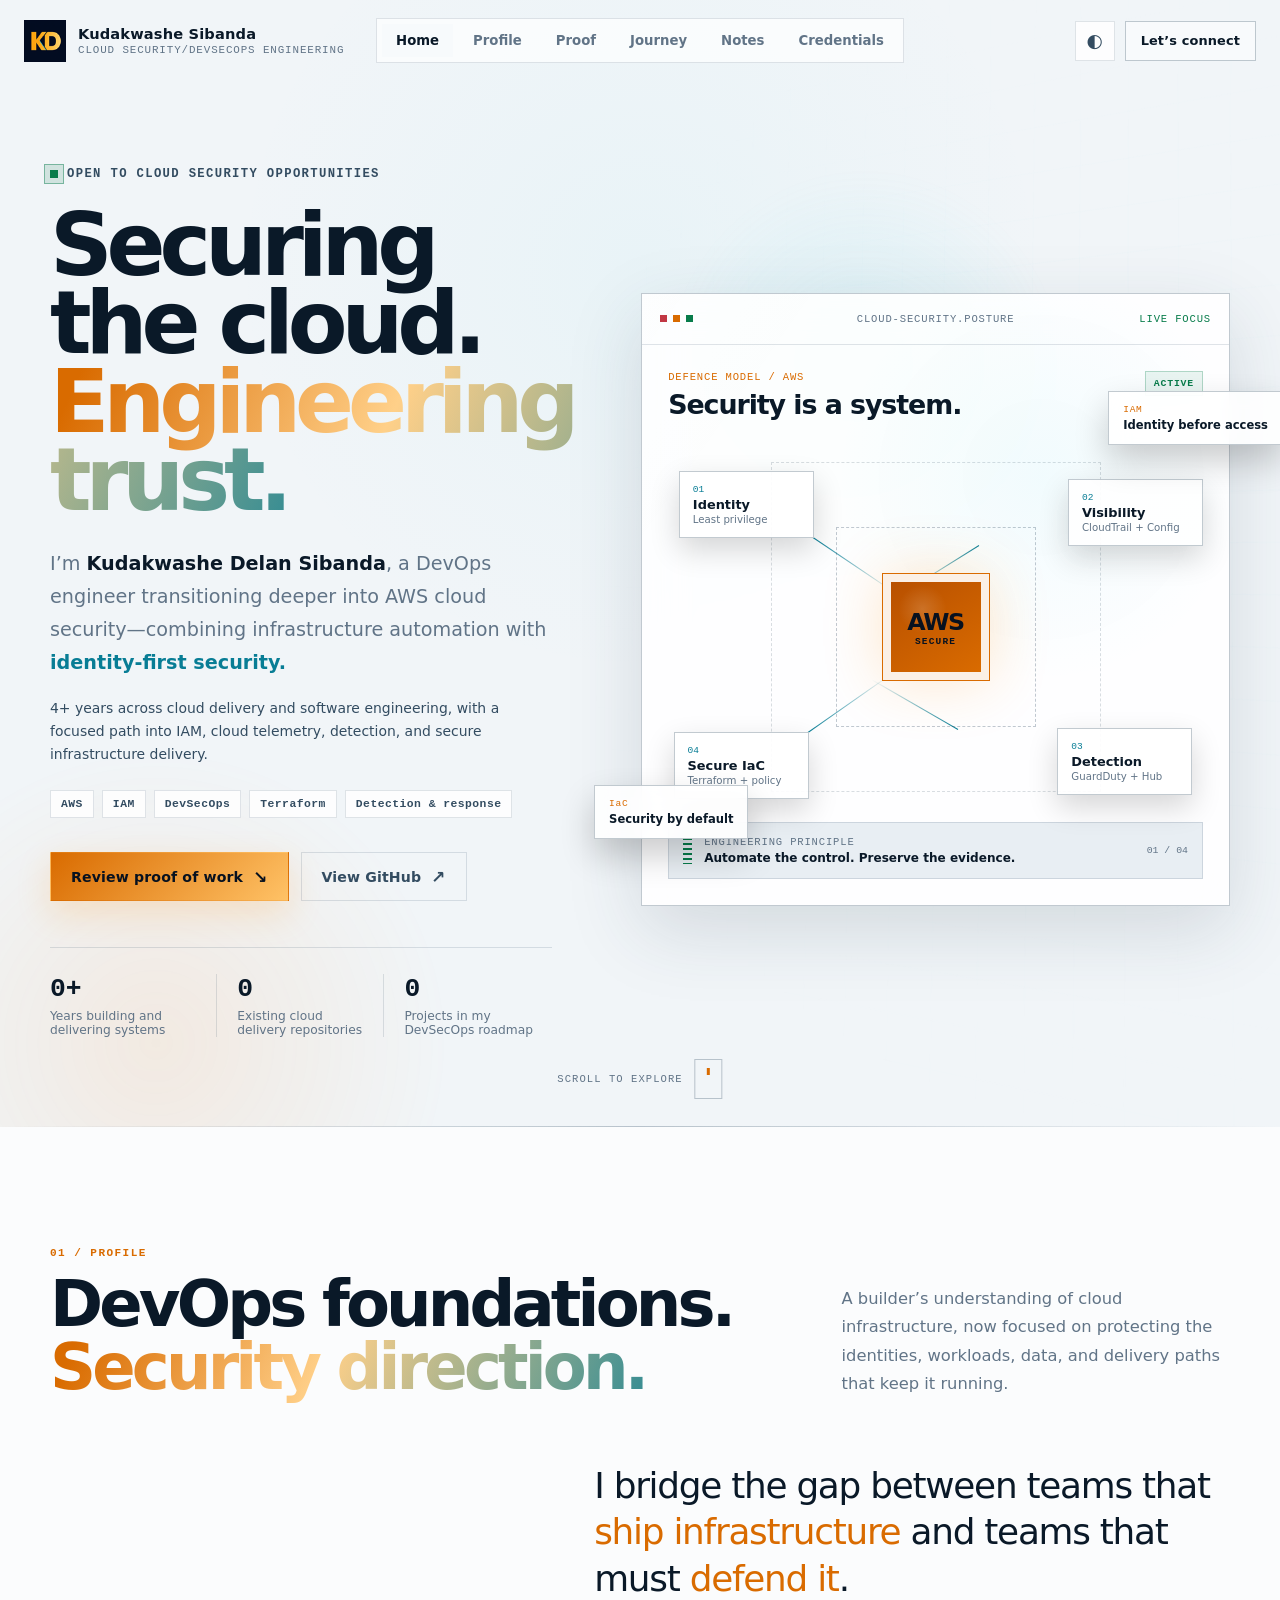
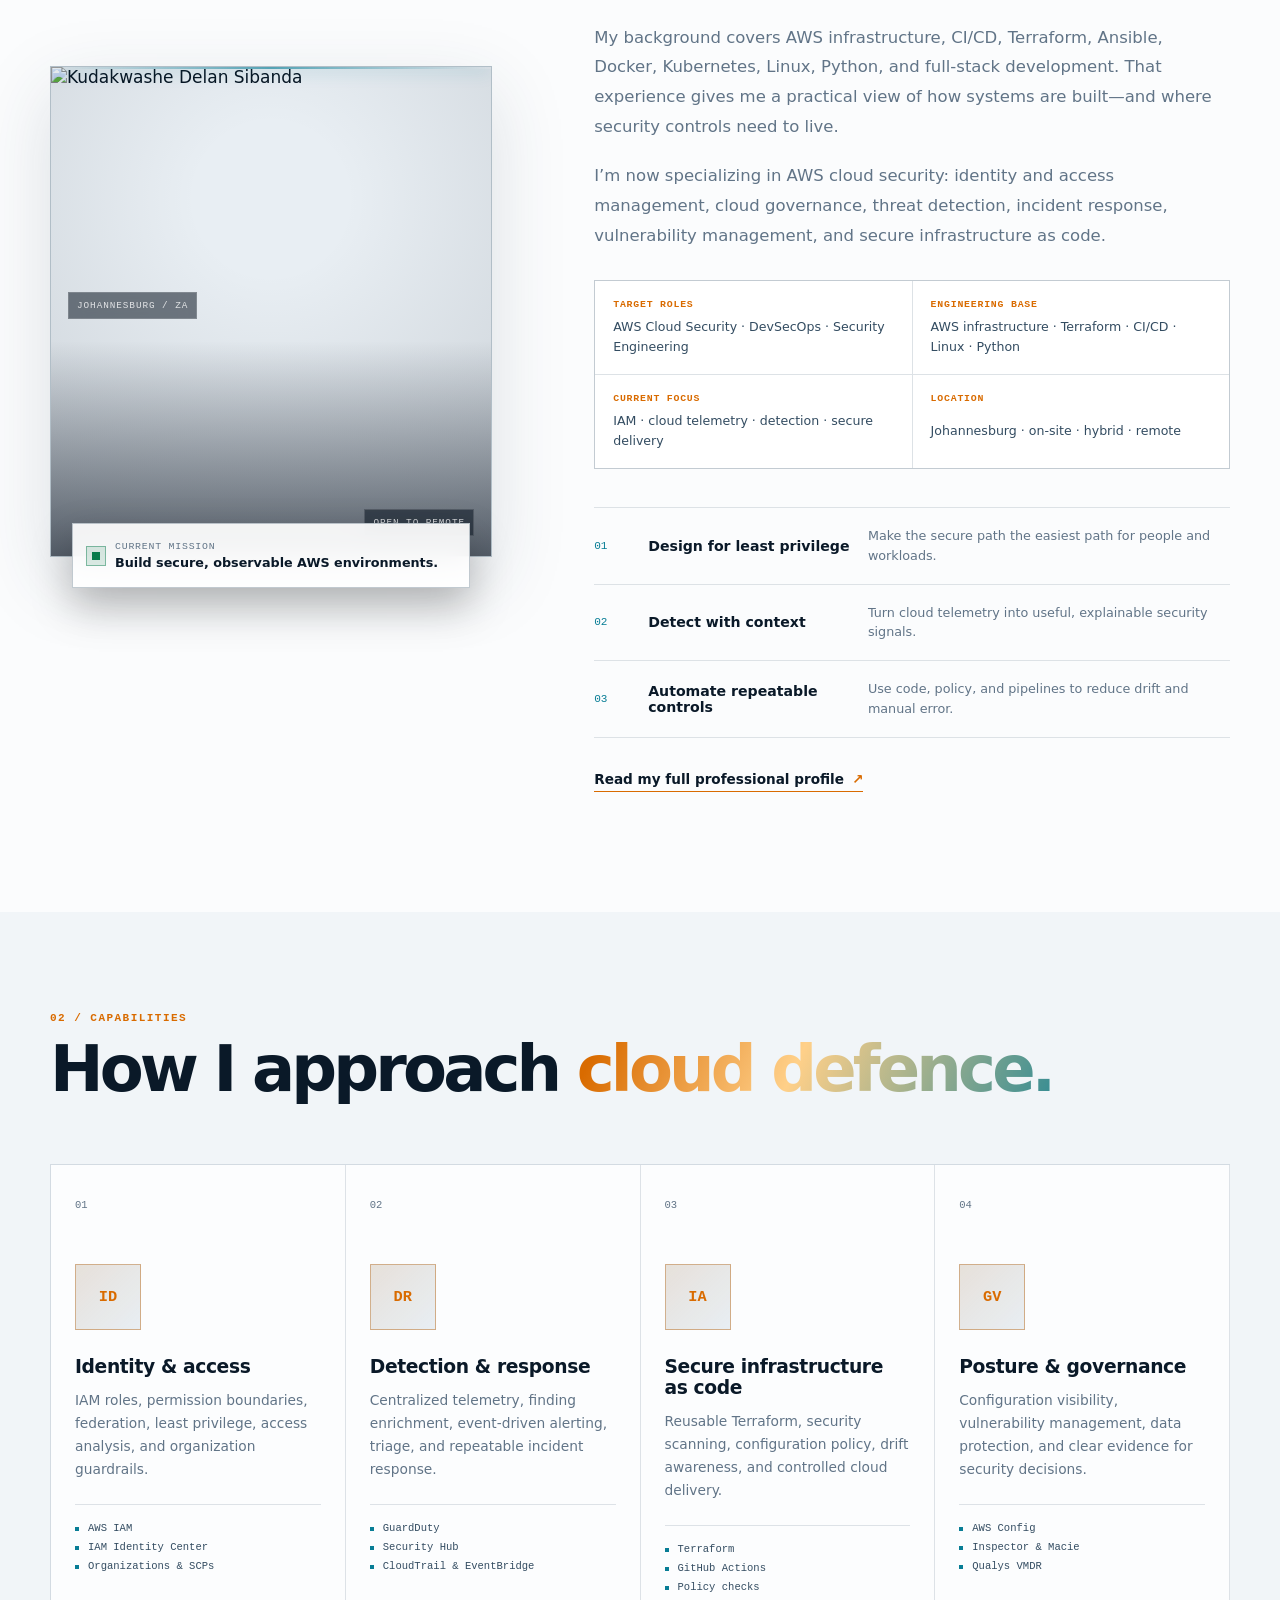
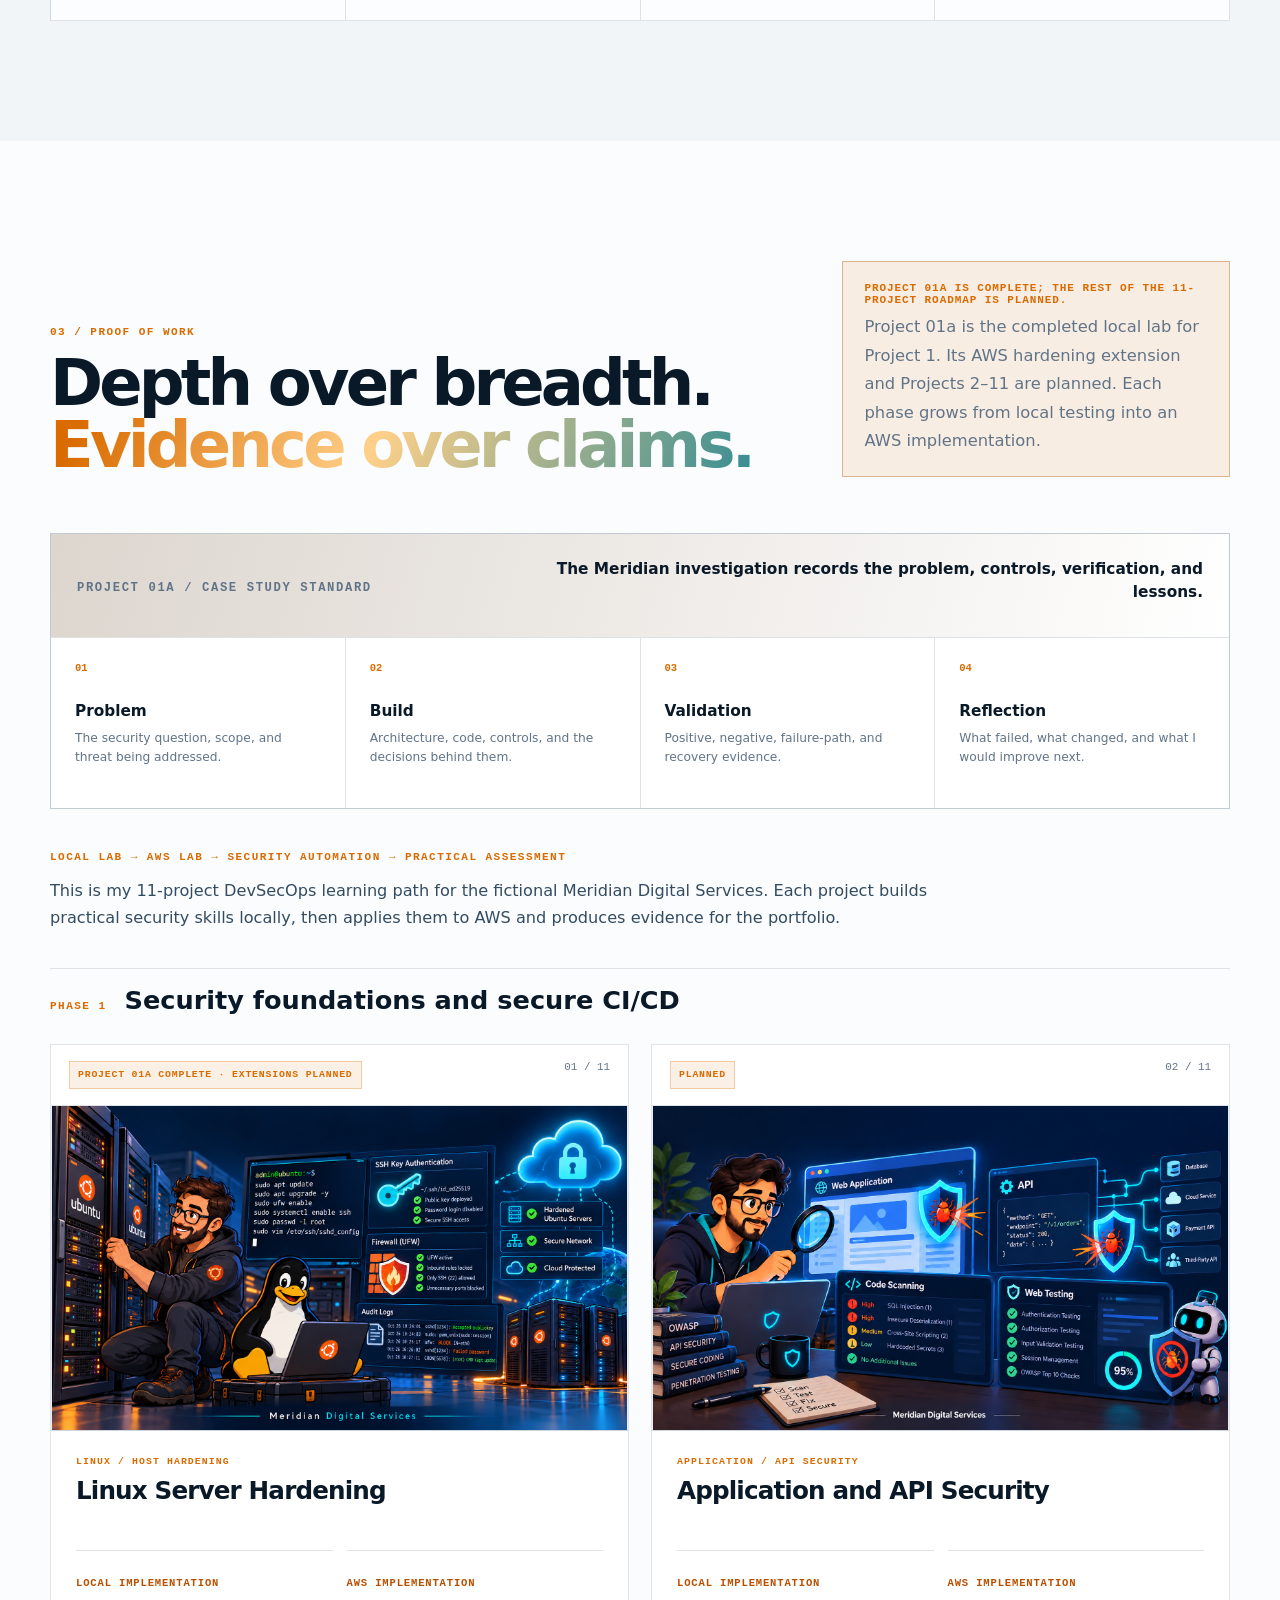
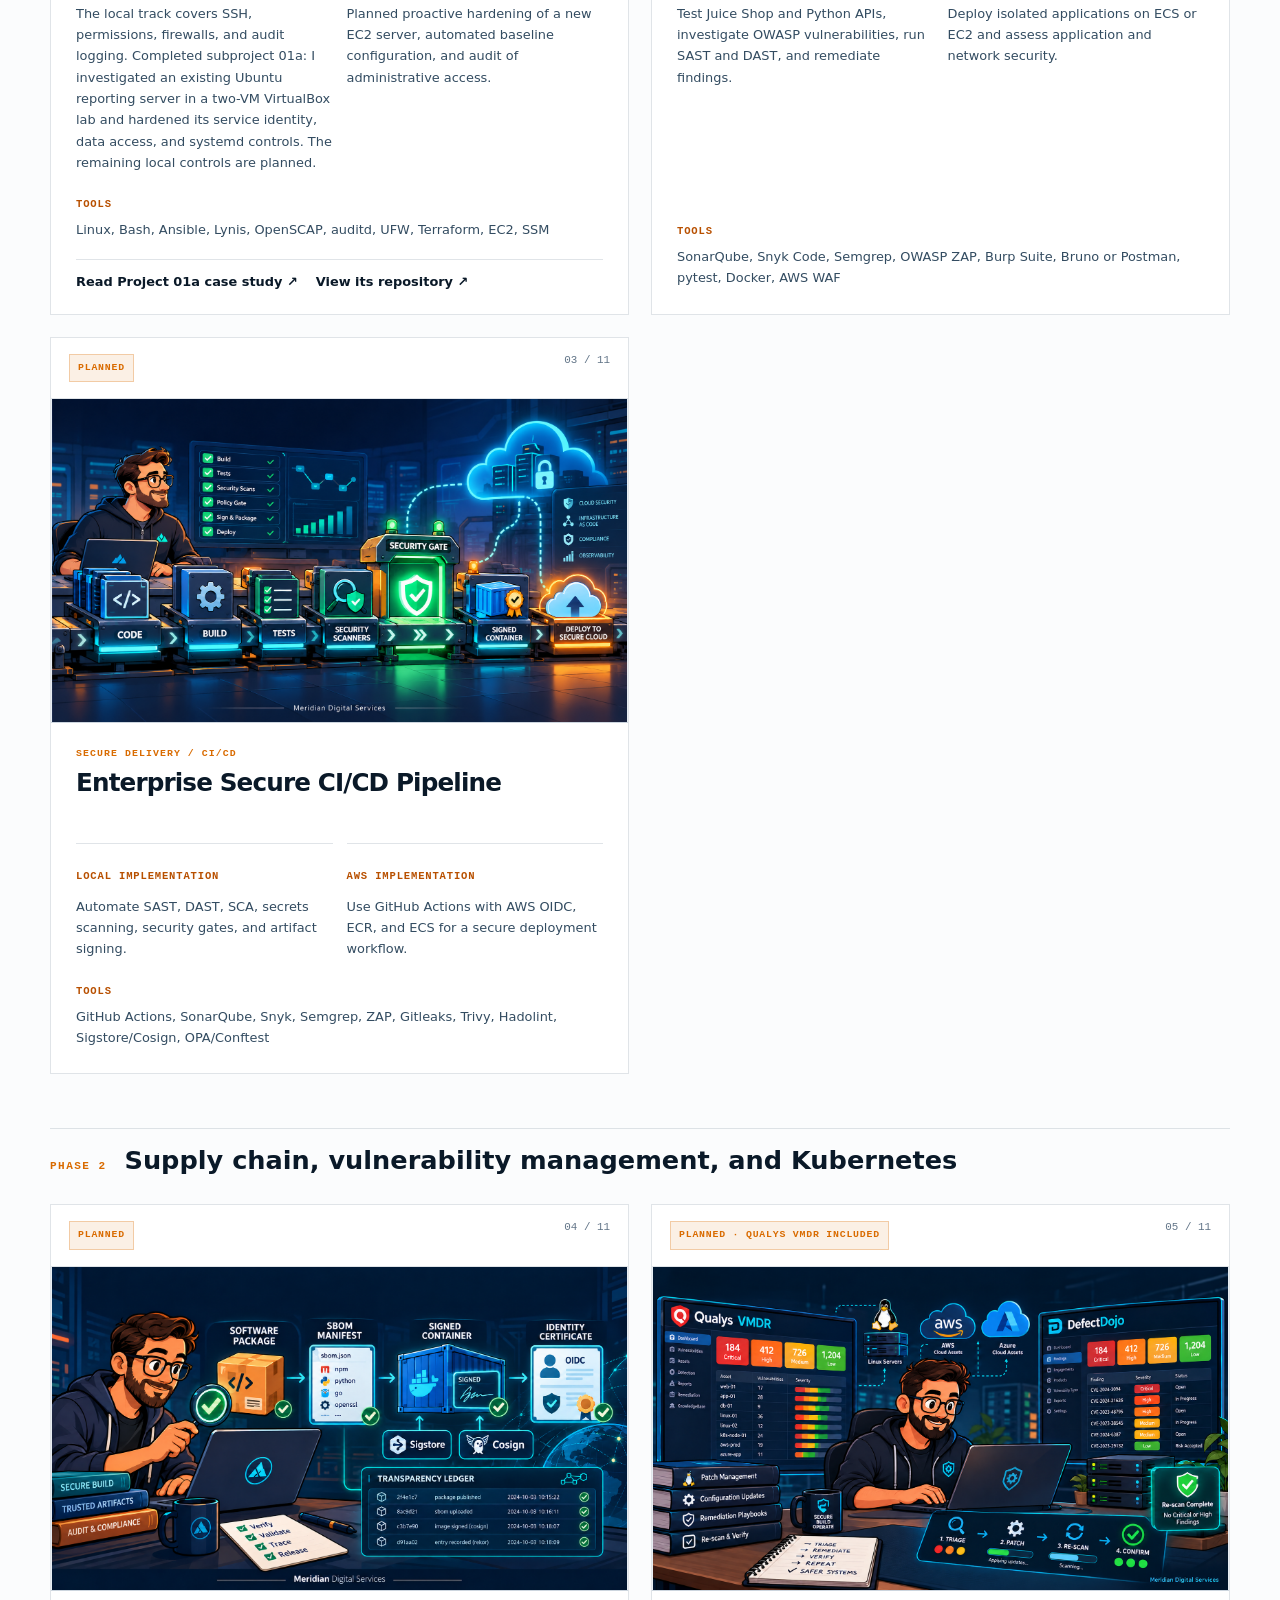
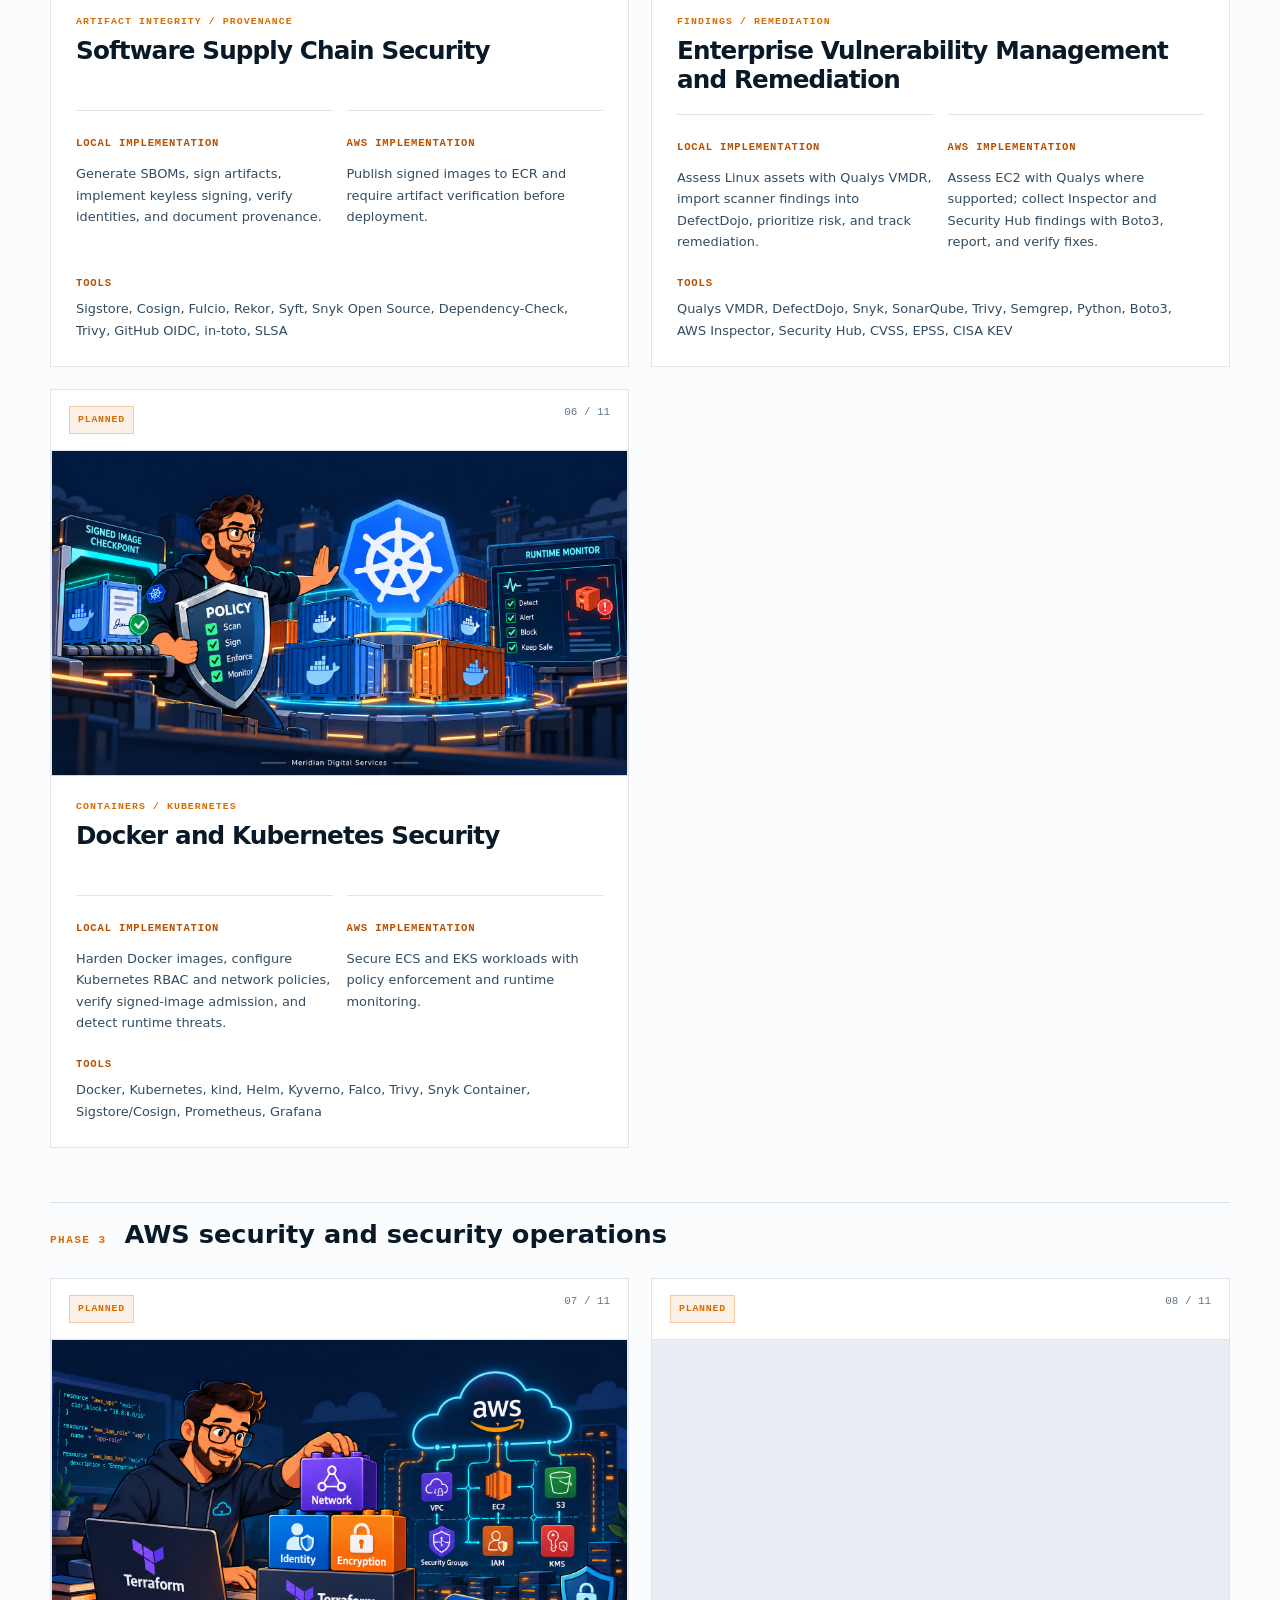
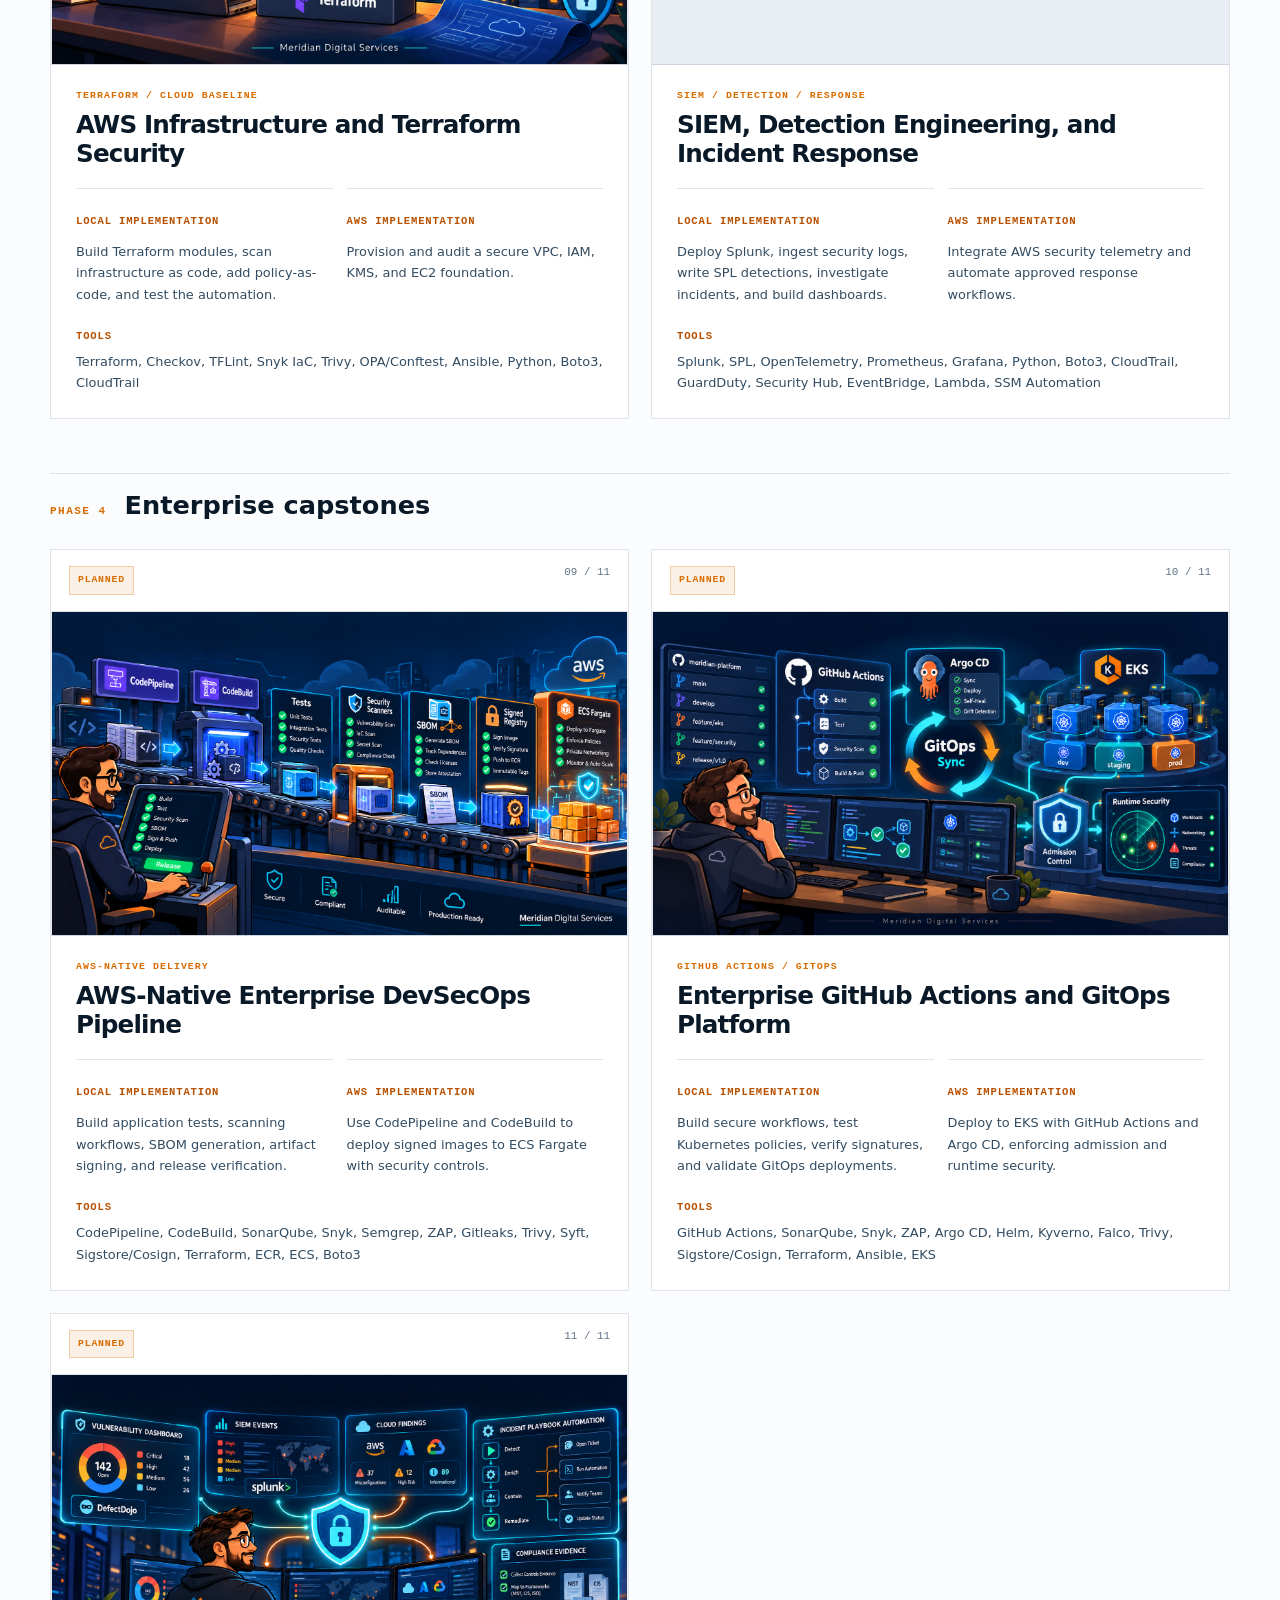
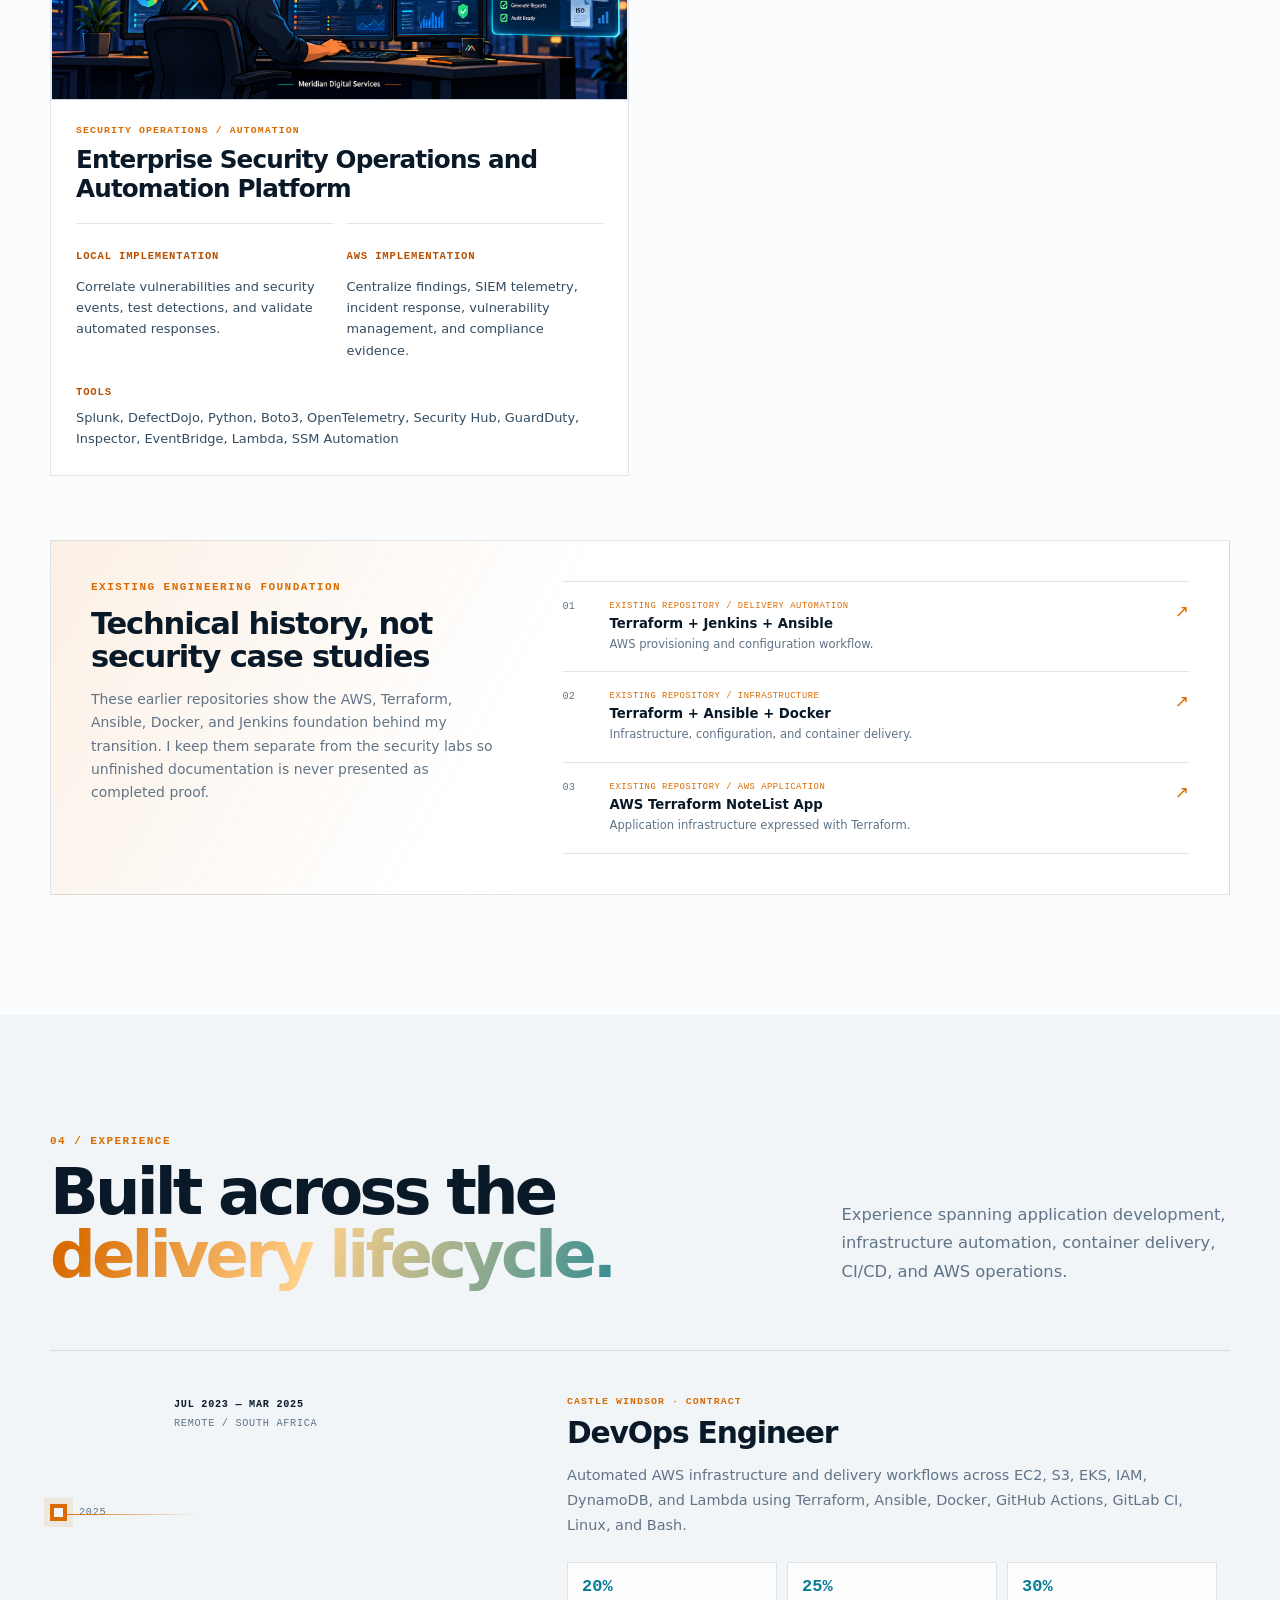
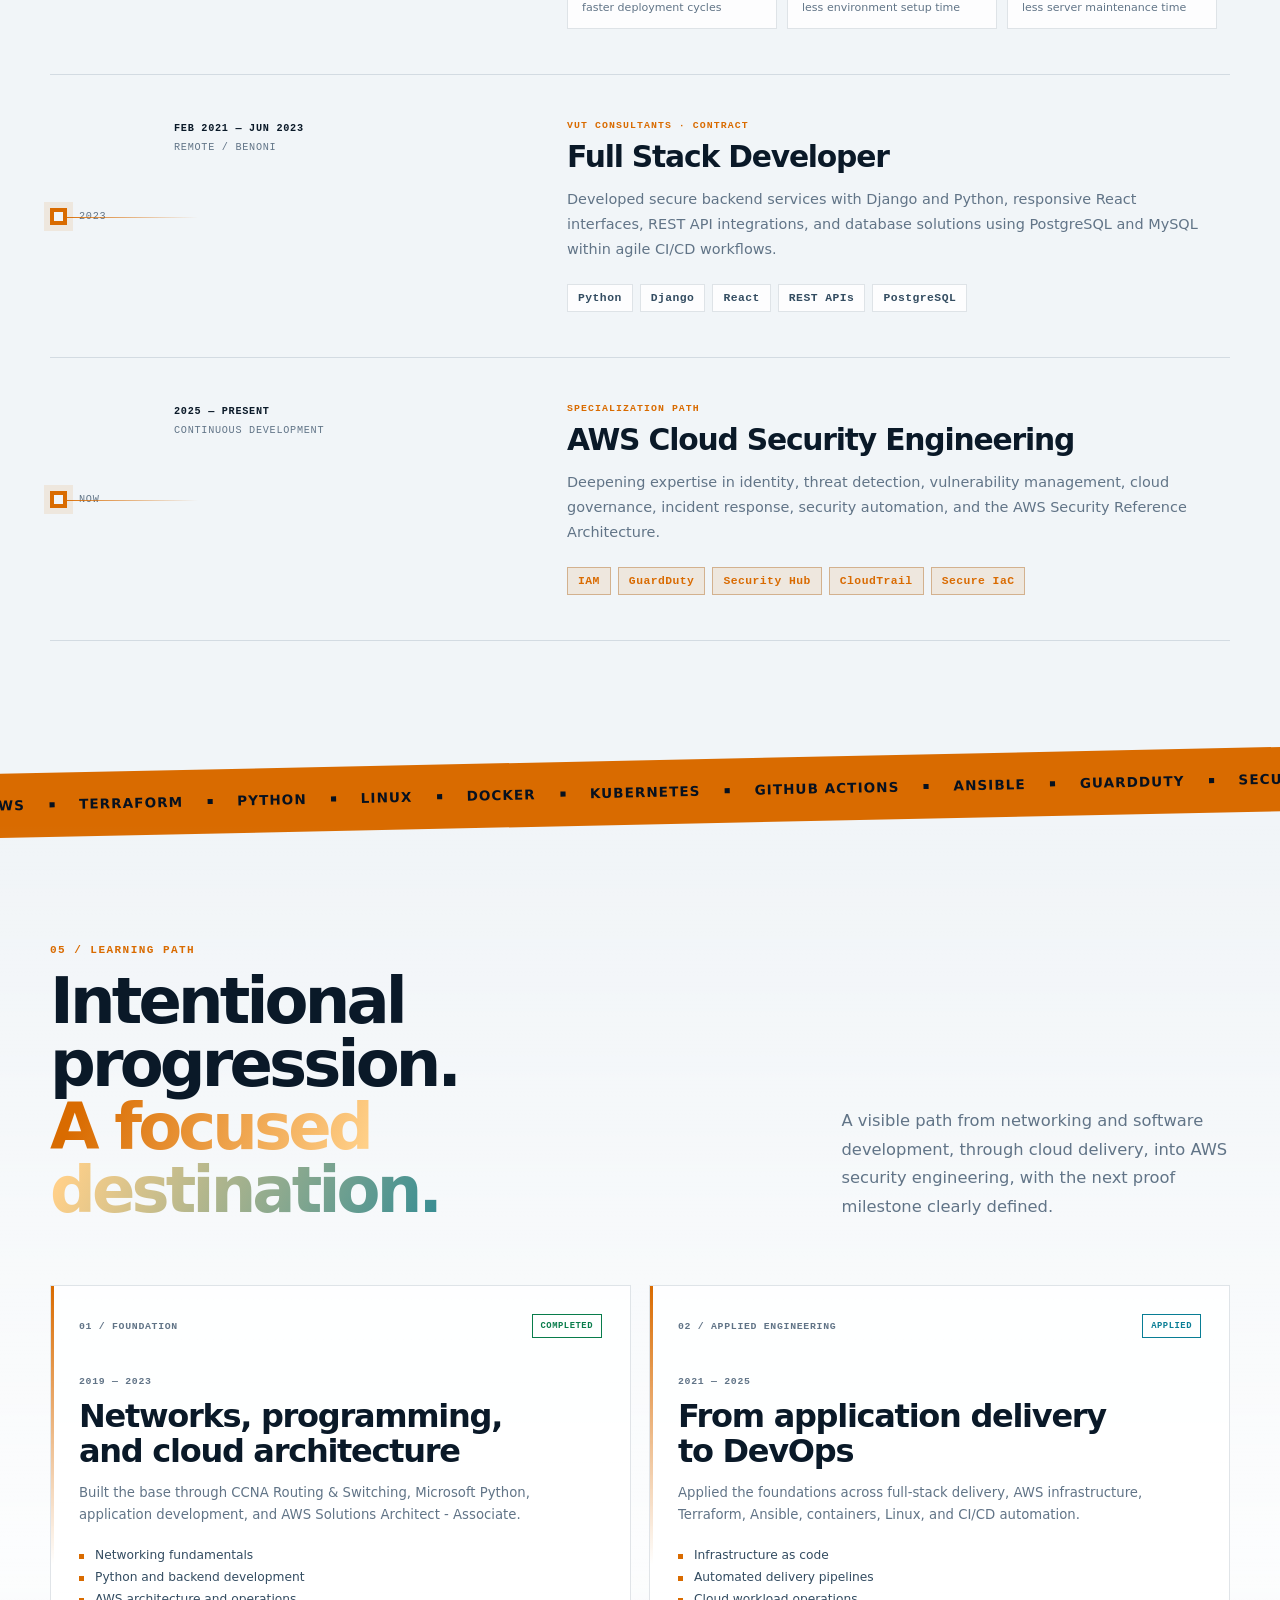
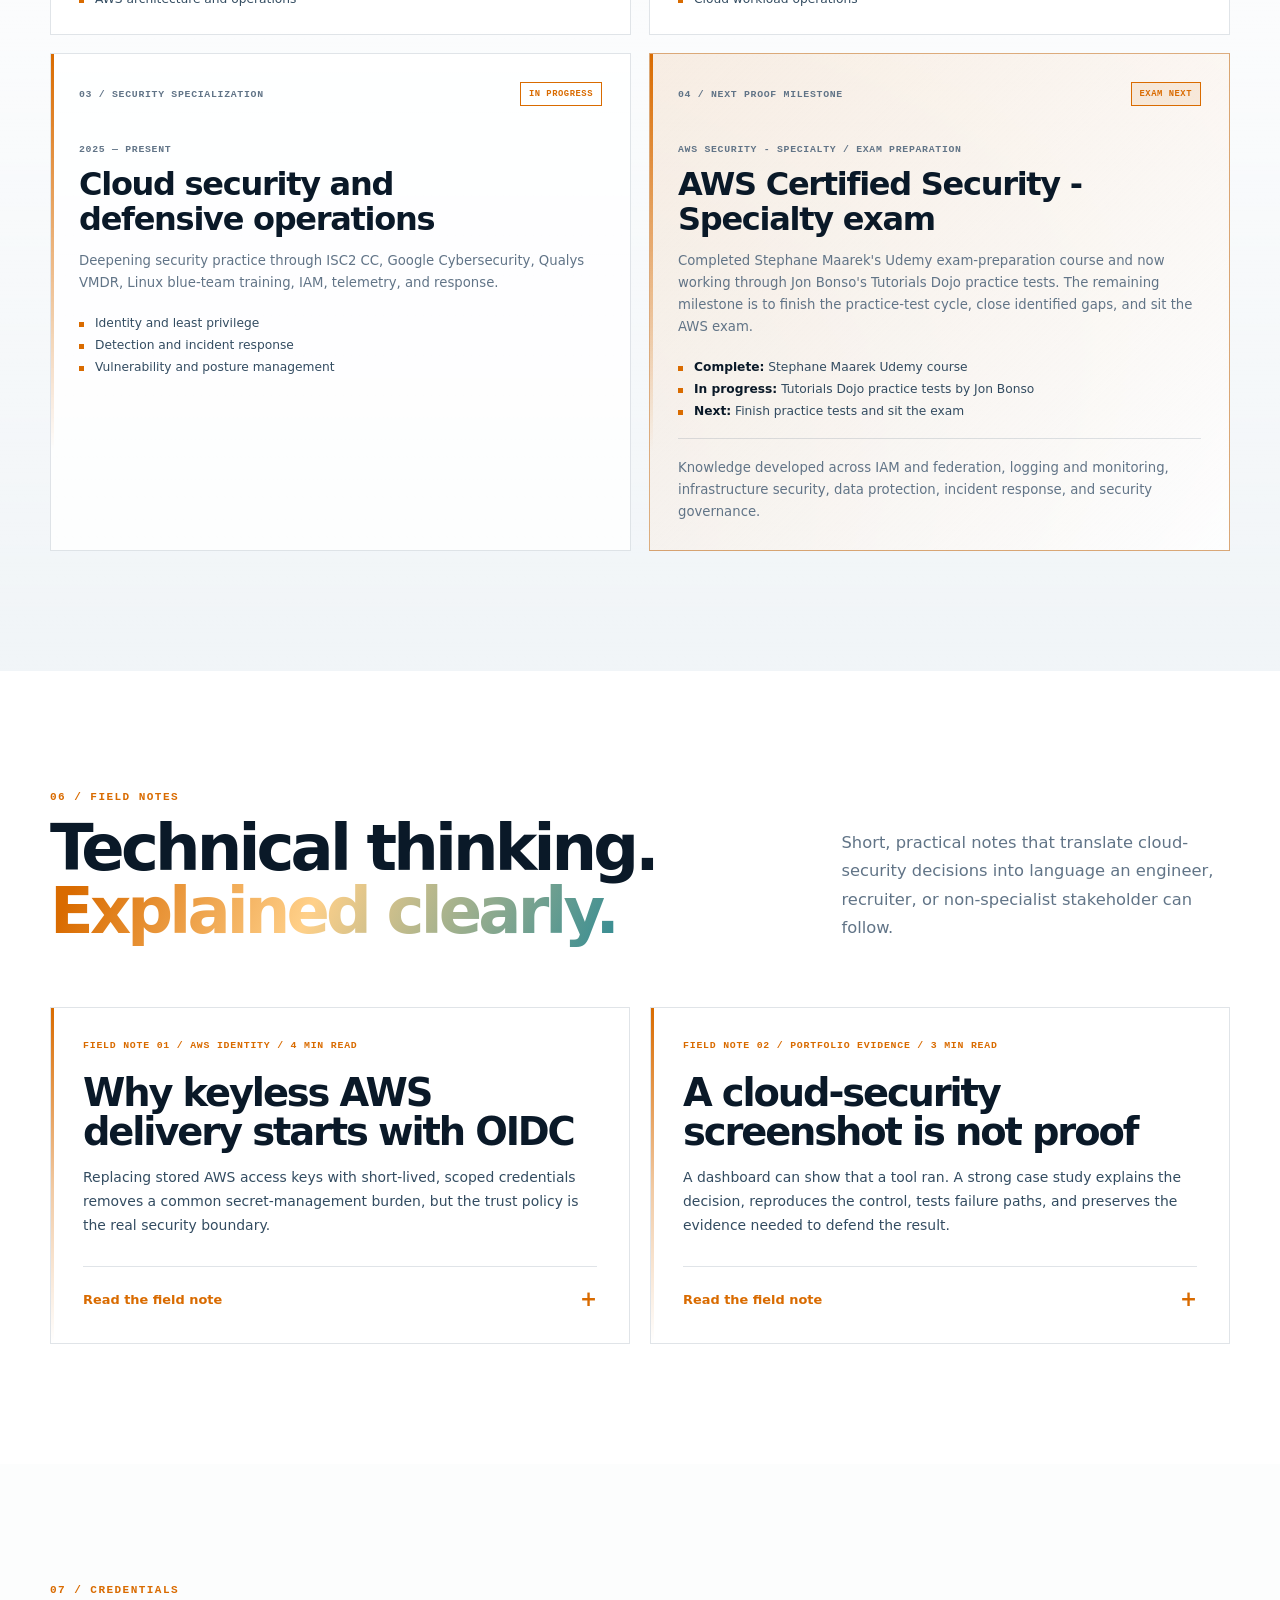
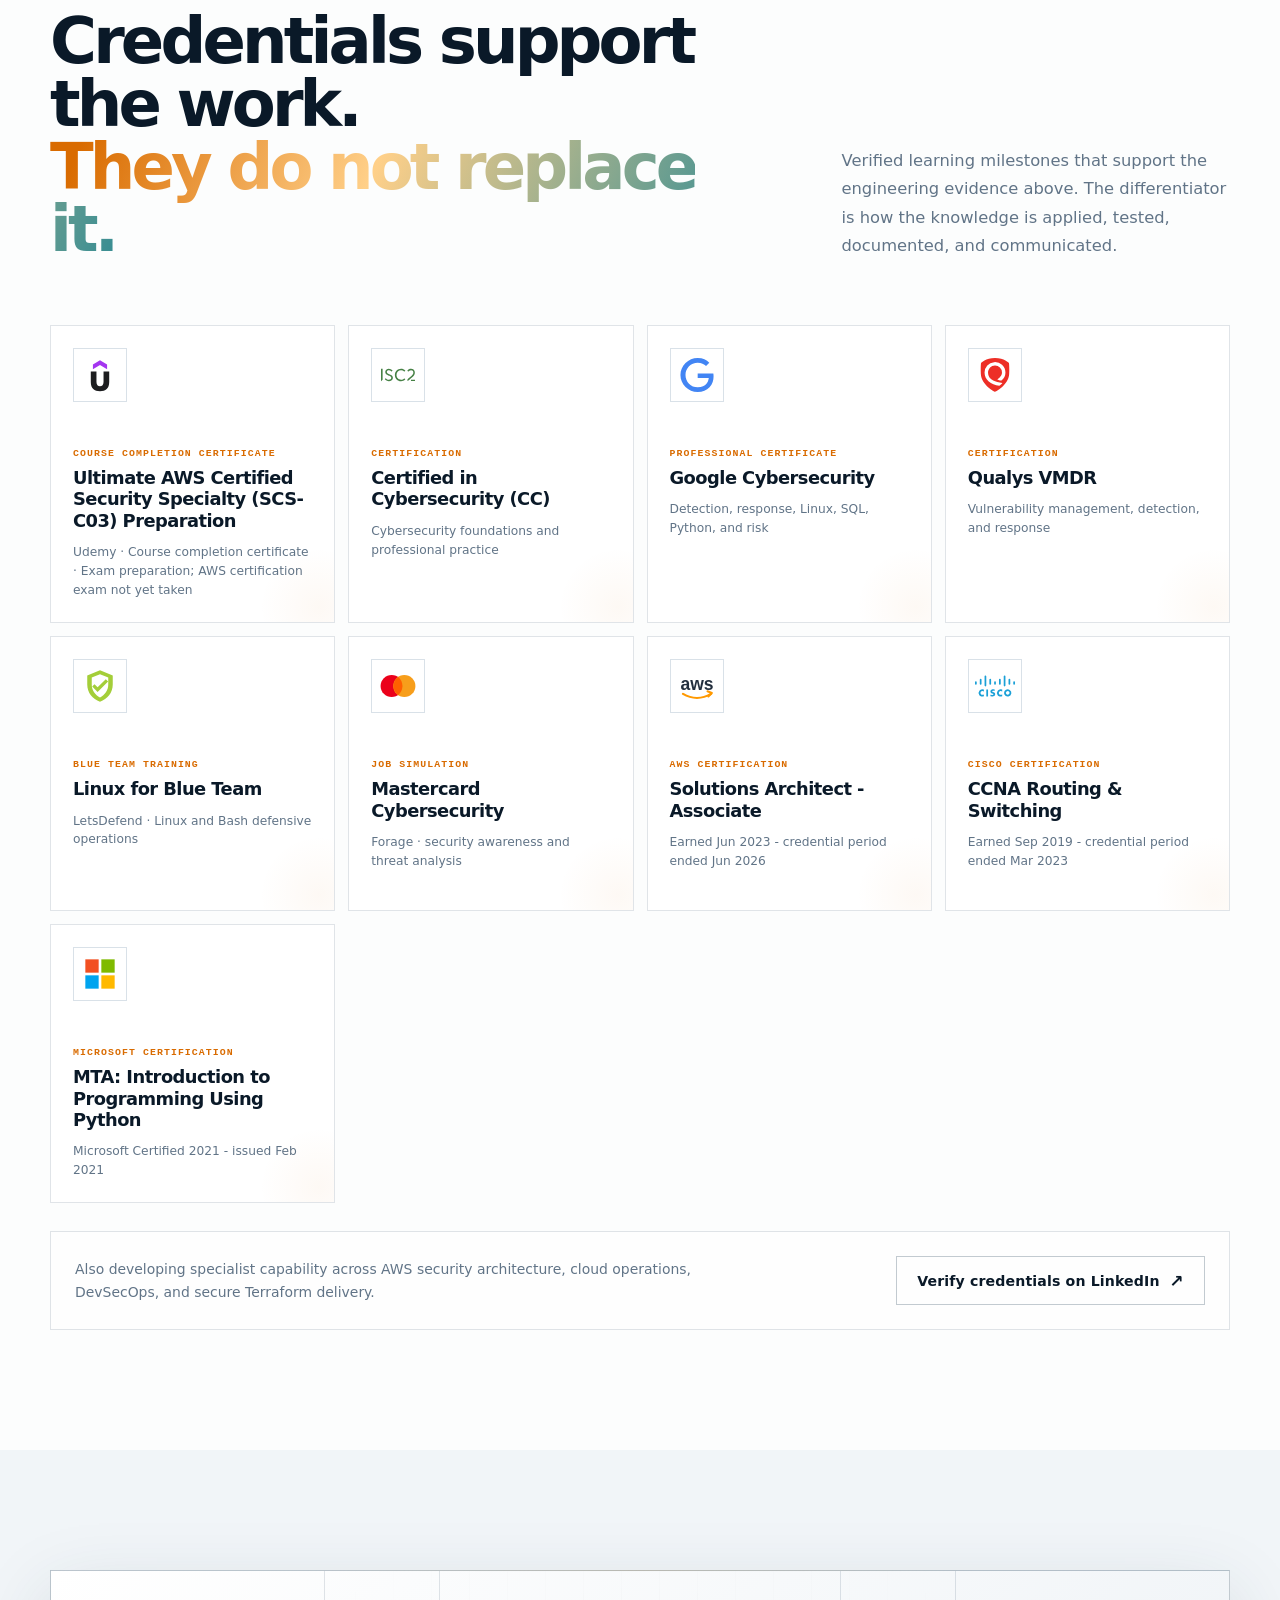
==== commit 204ae5cc: "Add Linux hardening project track chooser" ====
--- a/index.html
+++ b/index.html
@@ -31,7 +31,7 @@
     <link rel="canonical" href="https://delanekay.github.io/" />
     <link rel="icon" type="image/png" sizes="64x64" href="/assets/favicon.png?v=1" />
     <link rel="manifest" href="site.webmanifest" />
-    <link rel="stylesheet" href="assets/styles.css?v=20261020-8" />
+    <link rel="stylesheet" href="assets/styles.css?v=20261020-9" />
     <style>
       body *, body *::before, body *::after { border-radius: 0 !important; }
       .project-card[data-card-clickable="true"] { cursor: pointer; }
@@ -496,7 +496,7 @@
               <h3 id="roadmap-phase-1">Security foundations and secure CI/CD</h3>
             </div>
             <div class="project-grid roadmap-grid">
-              <article class="project-card roadmap-card reveal">
+              <article class="project-card roadmap-card reveal" data-project-chooser="linux-hardening">
                 <div class="project-card-top"><span class="project-status">PROJECT 01A COMPLETE · EXTENSIONS PLANNED</span><span>01 / 11</span></div>
                 <div class="roadmap-project-art" role="img" aria-label="Linux servers, SSH hardening and firewall controls"><img class="roadmap-art-image" src="assets/project-art/01-linux-hardening.png?v=1" alt="" loading="lazy" decoding="async" width="1672" height="940" /></div>
                 <div class="project-card-body roadmap-card-body">
@@ -1127,6 +1127,33 @@
 
     <button class="back-to-top" type="button" aria-label="Back to top">↑</button>
 
+    <dialog class="project-choice-dialog" id="linux-hardening-choice" aria-labelledby="linux-hardening-choice-title">
+      <div class="project-choice-shell">
+        <div class="project-choice-heading">
+          <div>
+            <p class="dialog-index">PROJECT 01 / CHOOSE AN IMPLEMENTATION</p>
+            <h2 id="linux-hardening-choice-title">Linux Server Hardening</h2>
+            <p class="project-choice-intro">Two project tracks build on the same hardening goal. Choose the local lab or the AWS extension.</p>
+          </div>
+          <button class="dialog-close project-choice-close" type="button" aria-label="Close project choices">×</button>
+        </div>
+        <div class="project-choice-grid">
+          <a class="project-choice-card" href="/meridian/">
+            <div class="project-choice-top"><span>PROJECT 01A</span><span class="project-choice-status is-complete">COMPLETE</span></div>
+            <h3>Local VirtualBox lab</h3>
+            <p>Investigate and harden an Ubuntu reporting server in an isolated two-VM lab. Review the evidence, controls, and validation.</p>
+            <span class="project-choice-link">Open local project <span aria-hidden="true">↗</span></span>
+          </a>
+          <a class="project-choice-card" href="/linux-hardening/aws/">
+            <div class="project-choice-top"><span>PROJECT 01B</span><span class="project-choice-status">PLANNED</span></div>
+            <h3>AWS EC2 hardening</h3>
+            <p>Extend the baseline to a new EC2 host with automated hardening and audited administrative access.</p>
+            <span class="project-choice-link">Open AWS project brief <span aria-hidden="true">↗</span></span>
+          </a>
+        </div>
+      </div>
+    </dialog>
+
     <dialog class="project-dialog" id="project-dialog">
       <div class="dialog-shell">
         <div class="dialog-top">
@@ -1186,22 +1213,34 @@
       </div>
     </noscript>
     <script>
+      const linuxHardeningChoice = document.querySelector("#linux-hardening-choice");
+      const choiceCloseButton = linuxHardeningChoice?.querySelector(".project-choice-close");
+
+      choiceCloseButton?.addEventListener("click", () => linuxHardeningChoice.close());
+      linuxHardeningChoice?.addEventListener("click", (event) => {
+        if (event.target === linuxHardeningChoice) linuxHardeningChoice.close();
+      });
+
       document.querySelectorAll(".project-card").forEach((card) => {
+        const chooser = card.matches('[data-project-chooser="linux-hardening"]');
         const walkthrough = card.querySelector('a[href="/meridian/"]');
         const buildBrief = card.querySelector(".project-open[data-project]");
         const title = card.querySelector("h3")?.textContent.trim();
-        if (!walkthrough && !buildBrief) return;
+        if (!chooser && !walkthrough && !buildBrief) return;
 
         card.dataset.cardClickable = "true";
         card.tabIndex = 0;
-        card.setAttribute("role", walkthrough ? "link" : "button");
+        card.setAttribute("role", chooser || !walkthrough ? "button" : "link");
         card.setAttribute(
           "aria-label",
-          walkthrough ? `Open the ${title} project walkthrough` : `Open the ${title} build brief`,
+          chooser ? `Choose a local or AWS implementation for ${title}` :
+            walkthrough ? `Open the ${title} project walkthrough` : `Open the ${title} build brief`,
         );
 
         const activateCard = () => {
-          if (walkthrough) {
+          if (chooser) {
+            linuxHardeningChoice?.showModal();
+          } else if (walkthrough) {
             window.location.href = walkthrough.href;
           } else {
             buildBrief.click();
--- a/assets/styles.css
+++ b/assets/styles.css
@@ -3095,3 +3095,101 @@
   .roadmap-art-image { transition: none; }
   .roadmap-card:hover .roadmap-art-image { transform: none; }
 }
+
+
+/* Linux hardening project track chooser */
+.project-choice-dialog {
+  width: min(860px, calc(100vw - 32px));
+  max-height: min(720px, calc(100svh - 32px));
+  padding: 0;
+  color: var(--text);
+  background: var(--surface-solid);
+  border: 1px solid var(--line-strong);
+  box-shadow: 0 35px 110px rgba(0, 0, 0, .58);
+}
+.project-choice-dialog::backdrop {
+  background: rgba(3, 9, 16, .68);
+  backdrop-filter: blur(11px);
+}
+.project-choice-shell { padding: clamp(24px, 5vw, 44px); }
+.project-choice-heading {
+  display: flex;
+  align-items: flex-start;
+  justify-content: space-between;
+  gap: 24px;
+  padding-bottom: 22px;
+  border-bottom: 1px solid var(--line);
+}
+.project-choice-heading h2 {
+  margin-top: 9px;
+  font-size: clamp(1.7rem, 4vw, 2.55rem);
+  letter-spacing: -.045em;
+}
+.project-choice-intro {
+  max-width: 630px;
+  margin-top: 12px;
+  color: var(--muted-strong);
+  font-size: .88rem;
+  line-height: 1.65;
+}
+.project-choice-close { flex: 0 0 auto; }
+.project-choice-grid {
+  display: grid;
+  grid-template-columns: repeat(2, minmax(0, 1fr));
+  gap: 14px;
+  margin-top: 22px;
+}
+.project-choice-card {
+  display: flex;
+  min-height: 244px;
+  flex-direction: column;
+  padding: clamp(20px, 3vw, 27px);
+  color: var(--text);
+  background: var(--bg-elevated);
+  border: 1px solid var(--line-strong);
+  transition: border-color 180ms ease, background-color 180ms ease, transform 180ms ease;
+}
+.project-choice-card:hover,
+.project-choice-card:focus-visible {
+  background: var(--bg-soft);
+  border-color: var(--accent);
+  transform: translateY(-3px);
+}
+.project-choice-card:focus-visible { outline: 2px solid var(--accent); outline-offset: 3px; }
+.project-choice-top { display: flex; align-items: center; justify-content: space-between; gap: 10px; }
+.project-choice-top > span:first-child,
+.project-choice-status {
+  color: var(--accent-strong);
+  font: 800 .65rem ui-monospace, "Cascadia Code", monospace;
+  letter-spacing: .08em;
+}
+.project-choice-status {
+  padding: 6px 8px;
+  border: 1px solid var(--line-strong);
+}
+.project-choice-status.is-complete { color: var(--green); border-color: var(--green); }
+.project-choice-card h3 { margin-top: 23px; font-size: 1.2rem; }
+.project-choice-card p {
+  margin-top: 9px;
+  color: var(--muted-strong);
+  font-size: .8rem;
+  line-height: 1.65;
+}
+.project-choice-link {
+  display: flex;
+  justify-content: space-between;
+  gap: 15px;
+  margin-top: auto;
+  padding-top: 20px;
+  color: var(--accent-strong);
+  font-size: .78rem;
+  font-weight: 850;
+}
+@media (max-width: 620px) {
+  .project-choice-grid { grid-template-columns: 1fr; }
+  .project-choice-card { min-height: 218px; }
+}
+@media (prefers-reduced-motion: reduce) {
+  .project-choice-card { transition: none; }
+  .project-choice-card:hover { transform: none; }
+}
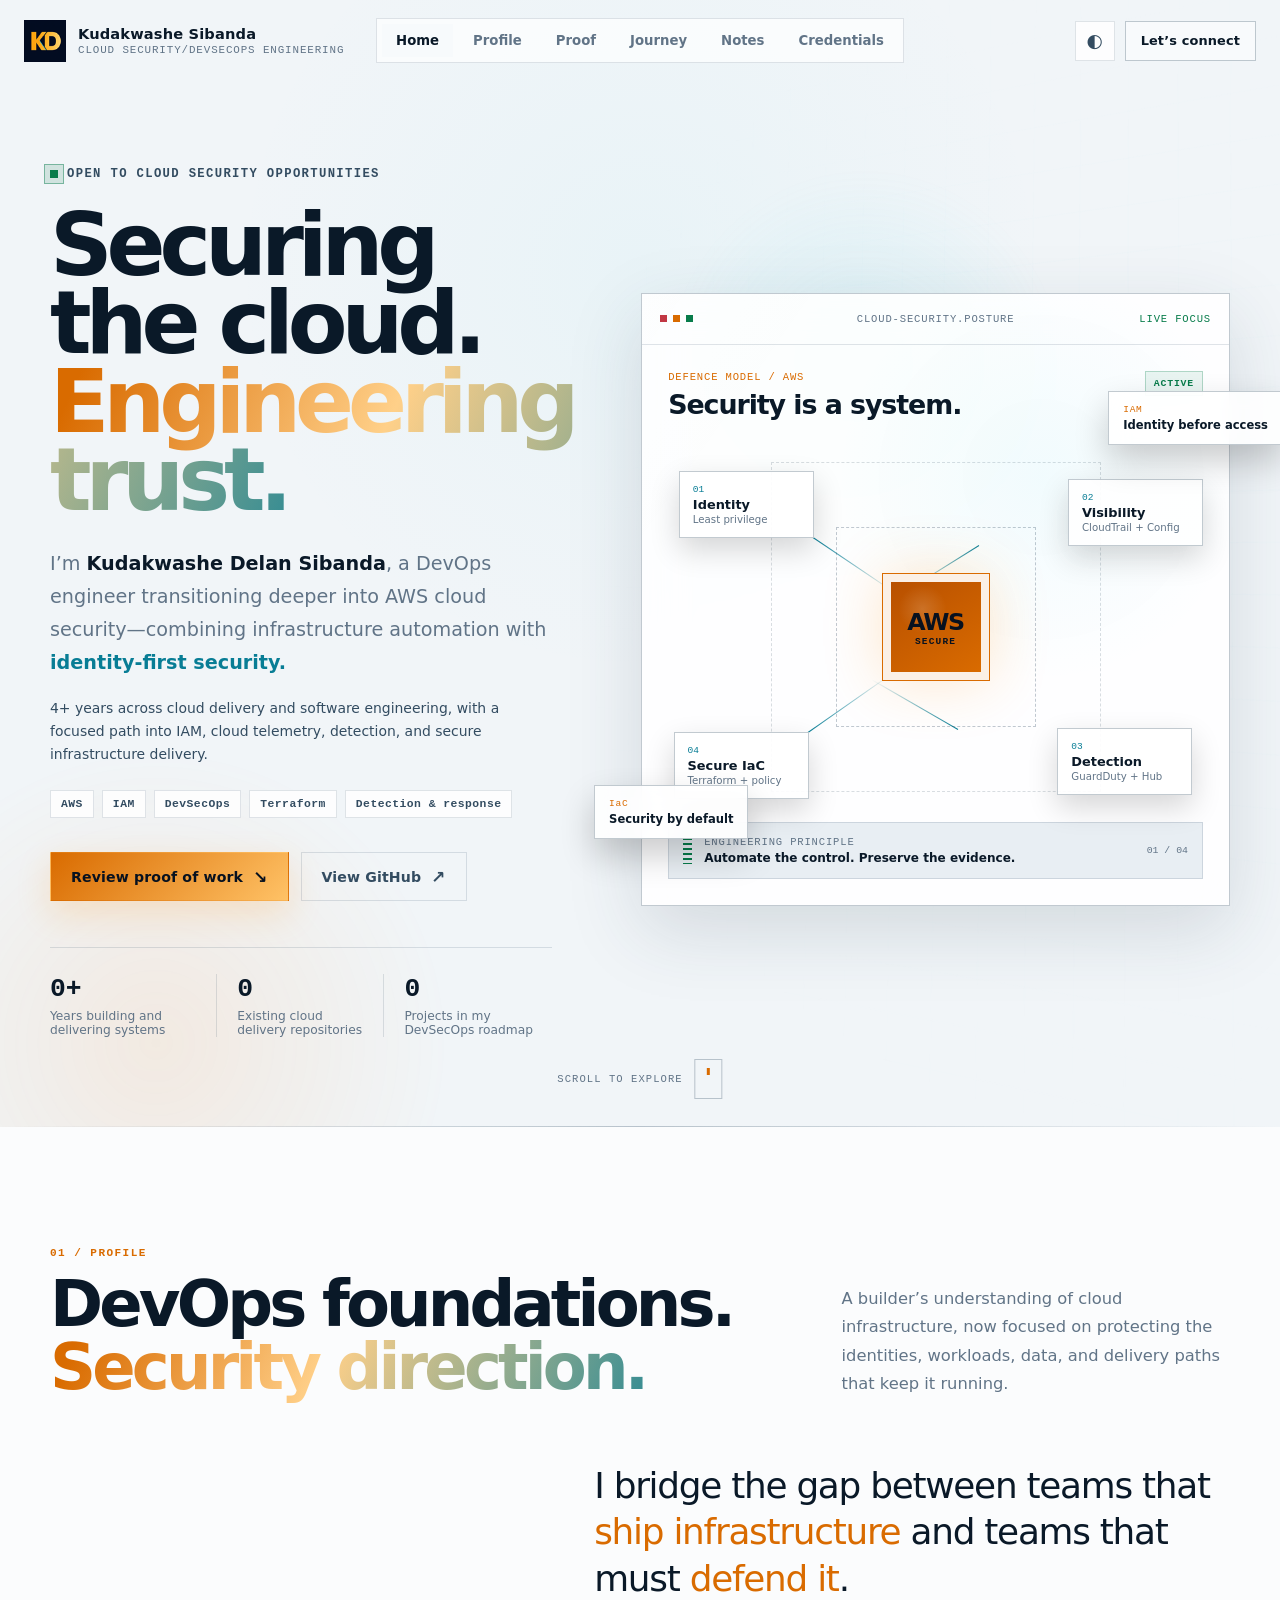
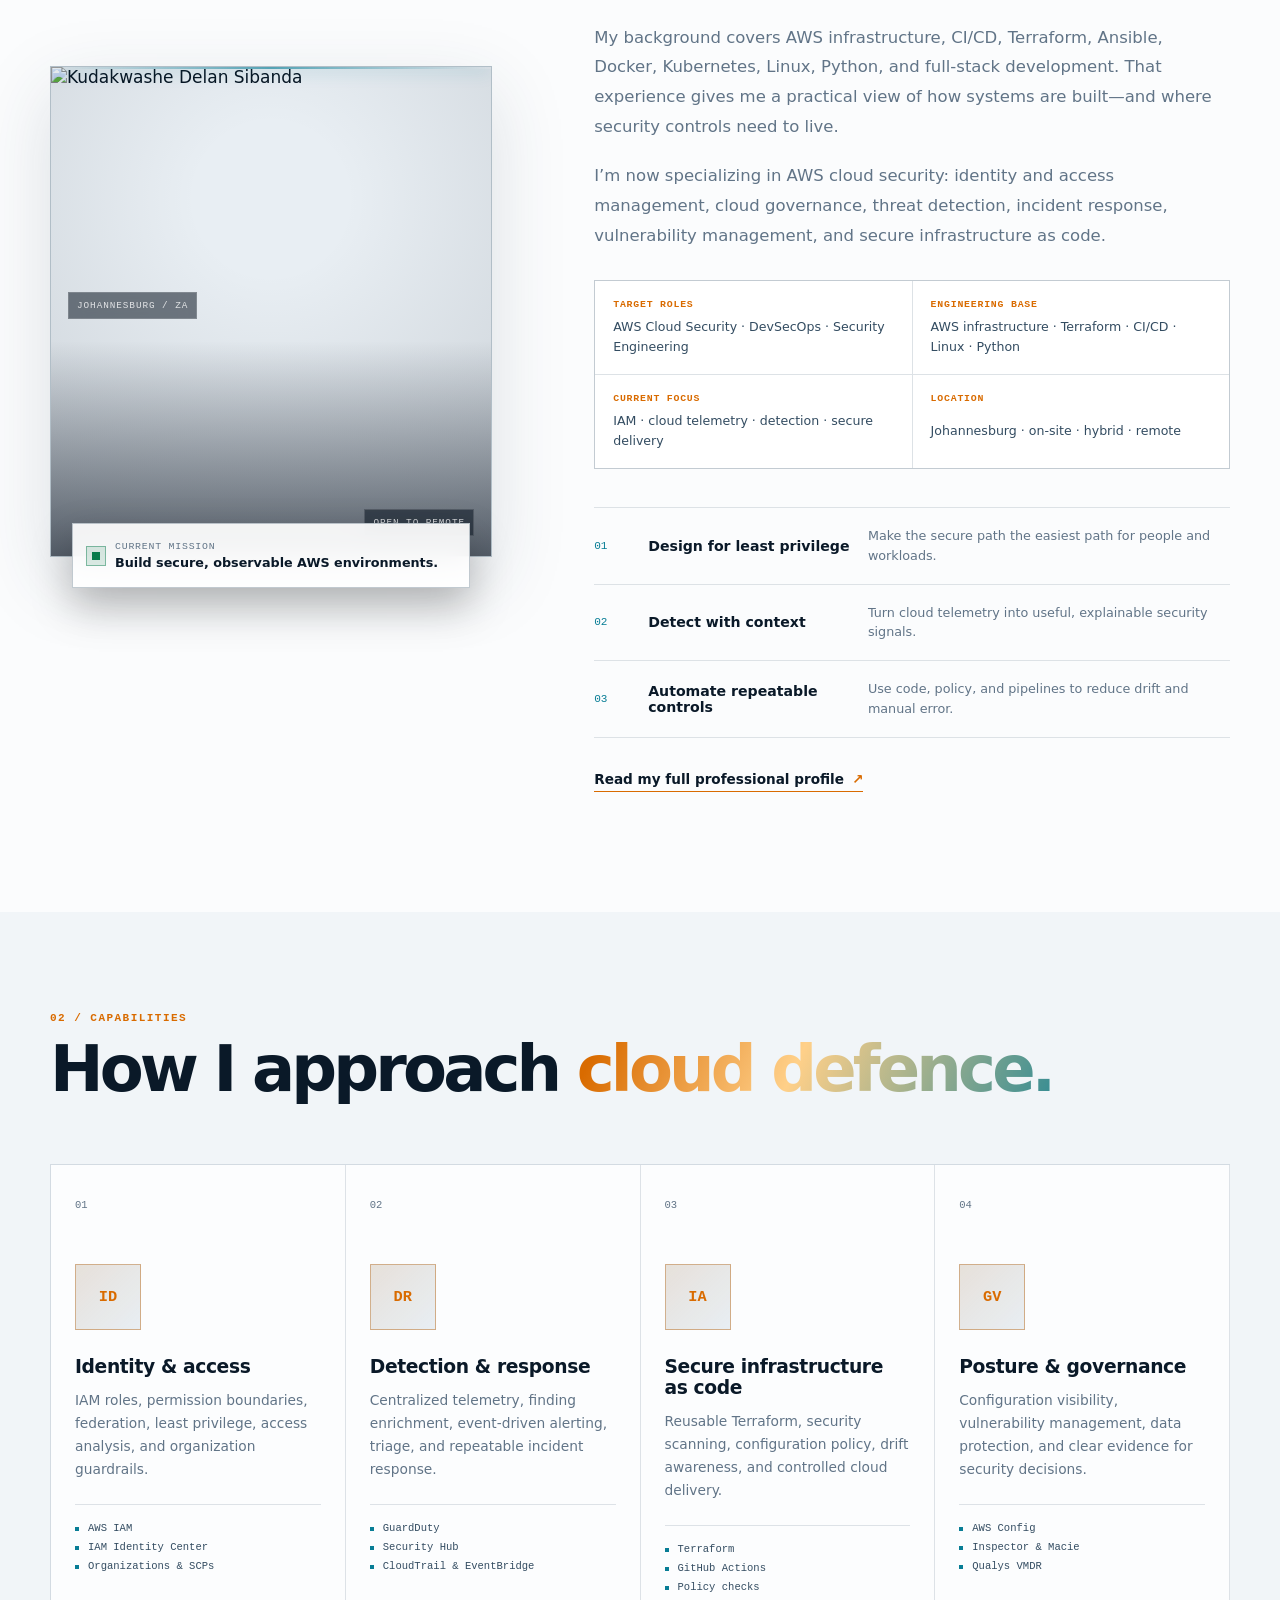
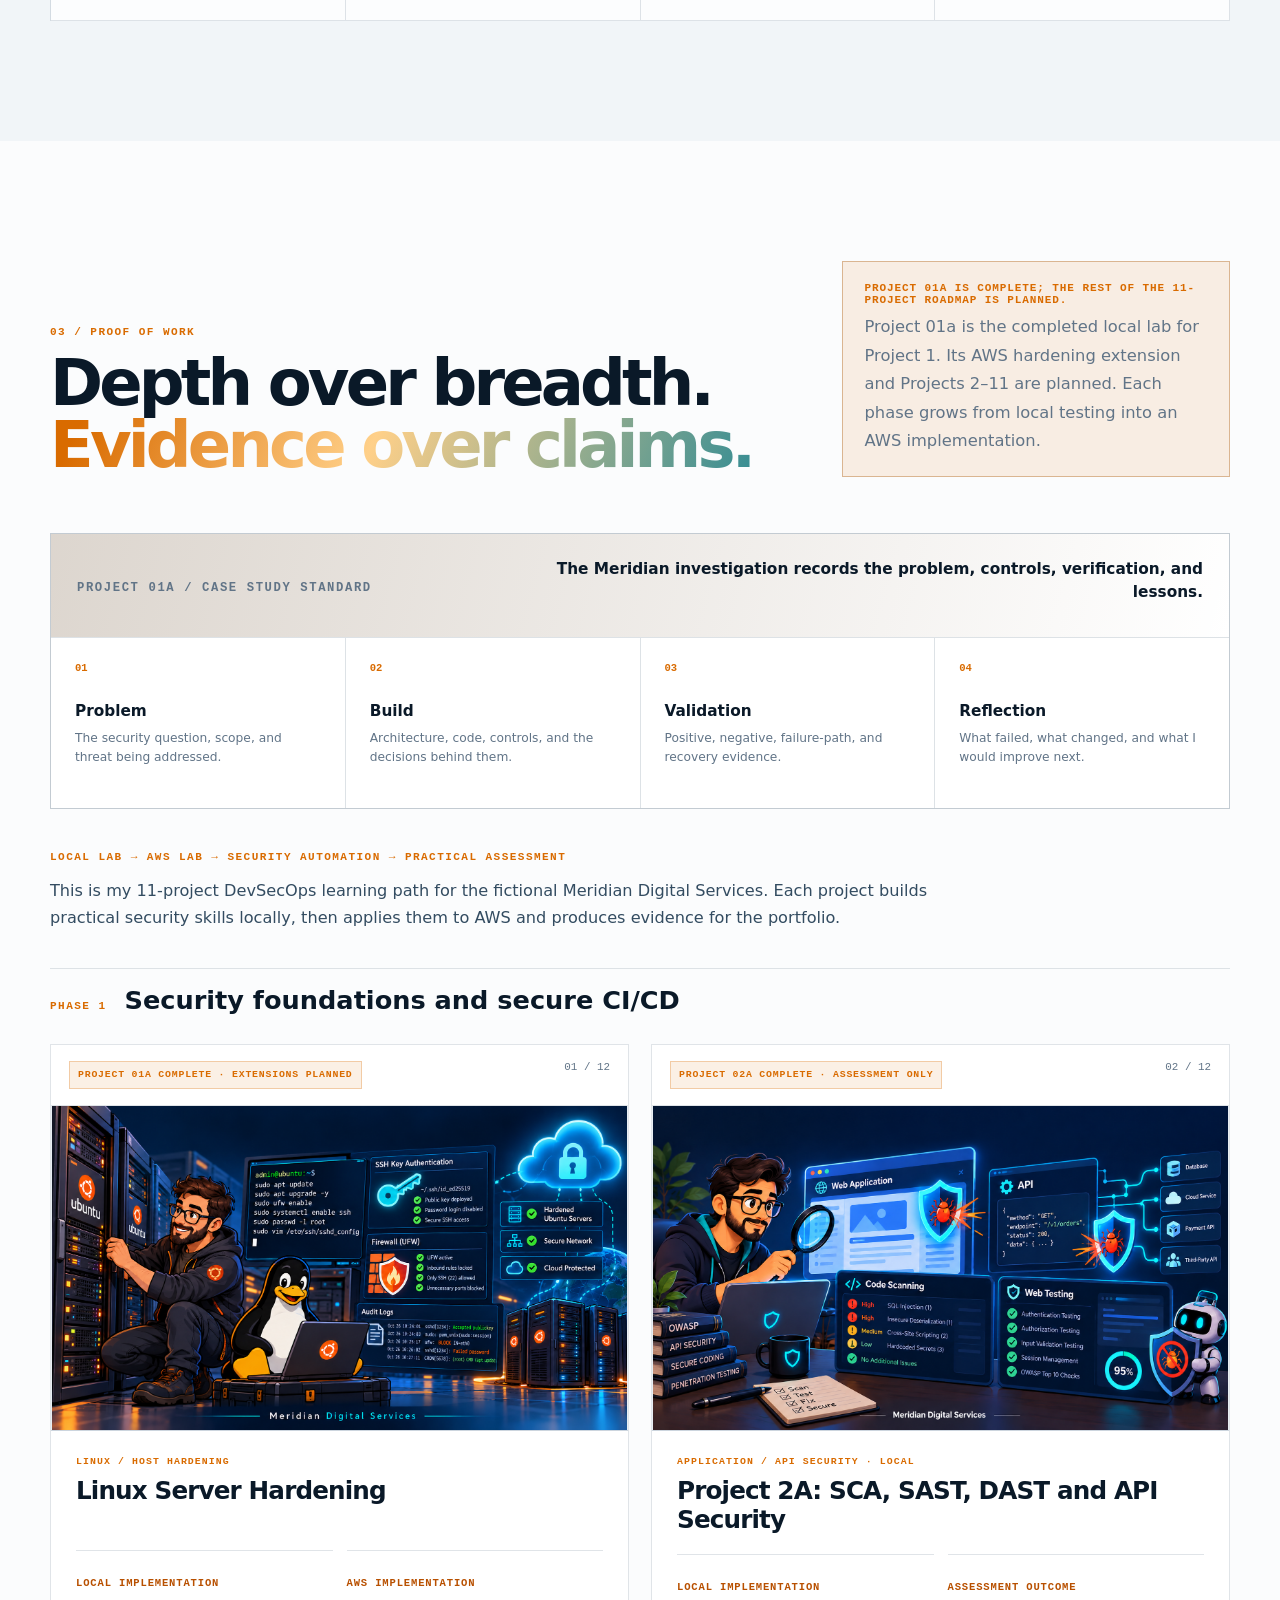
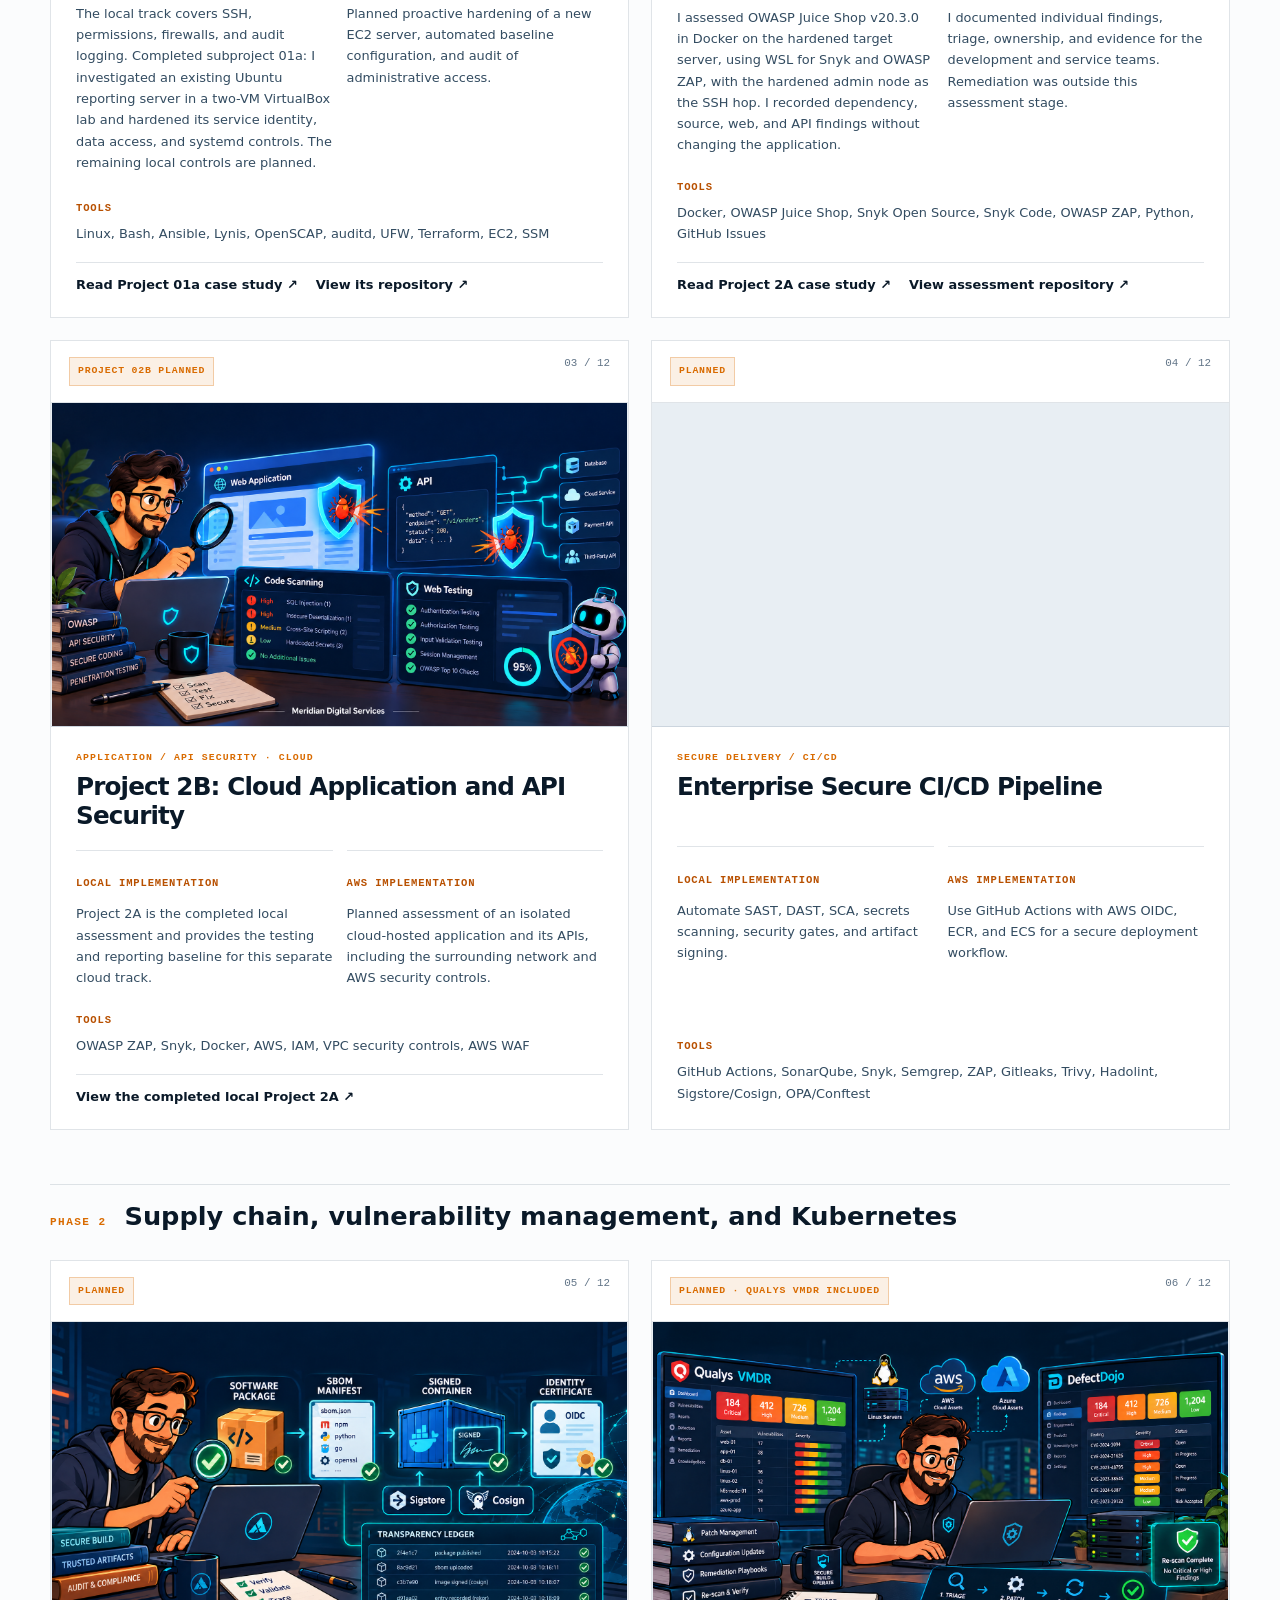
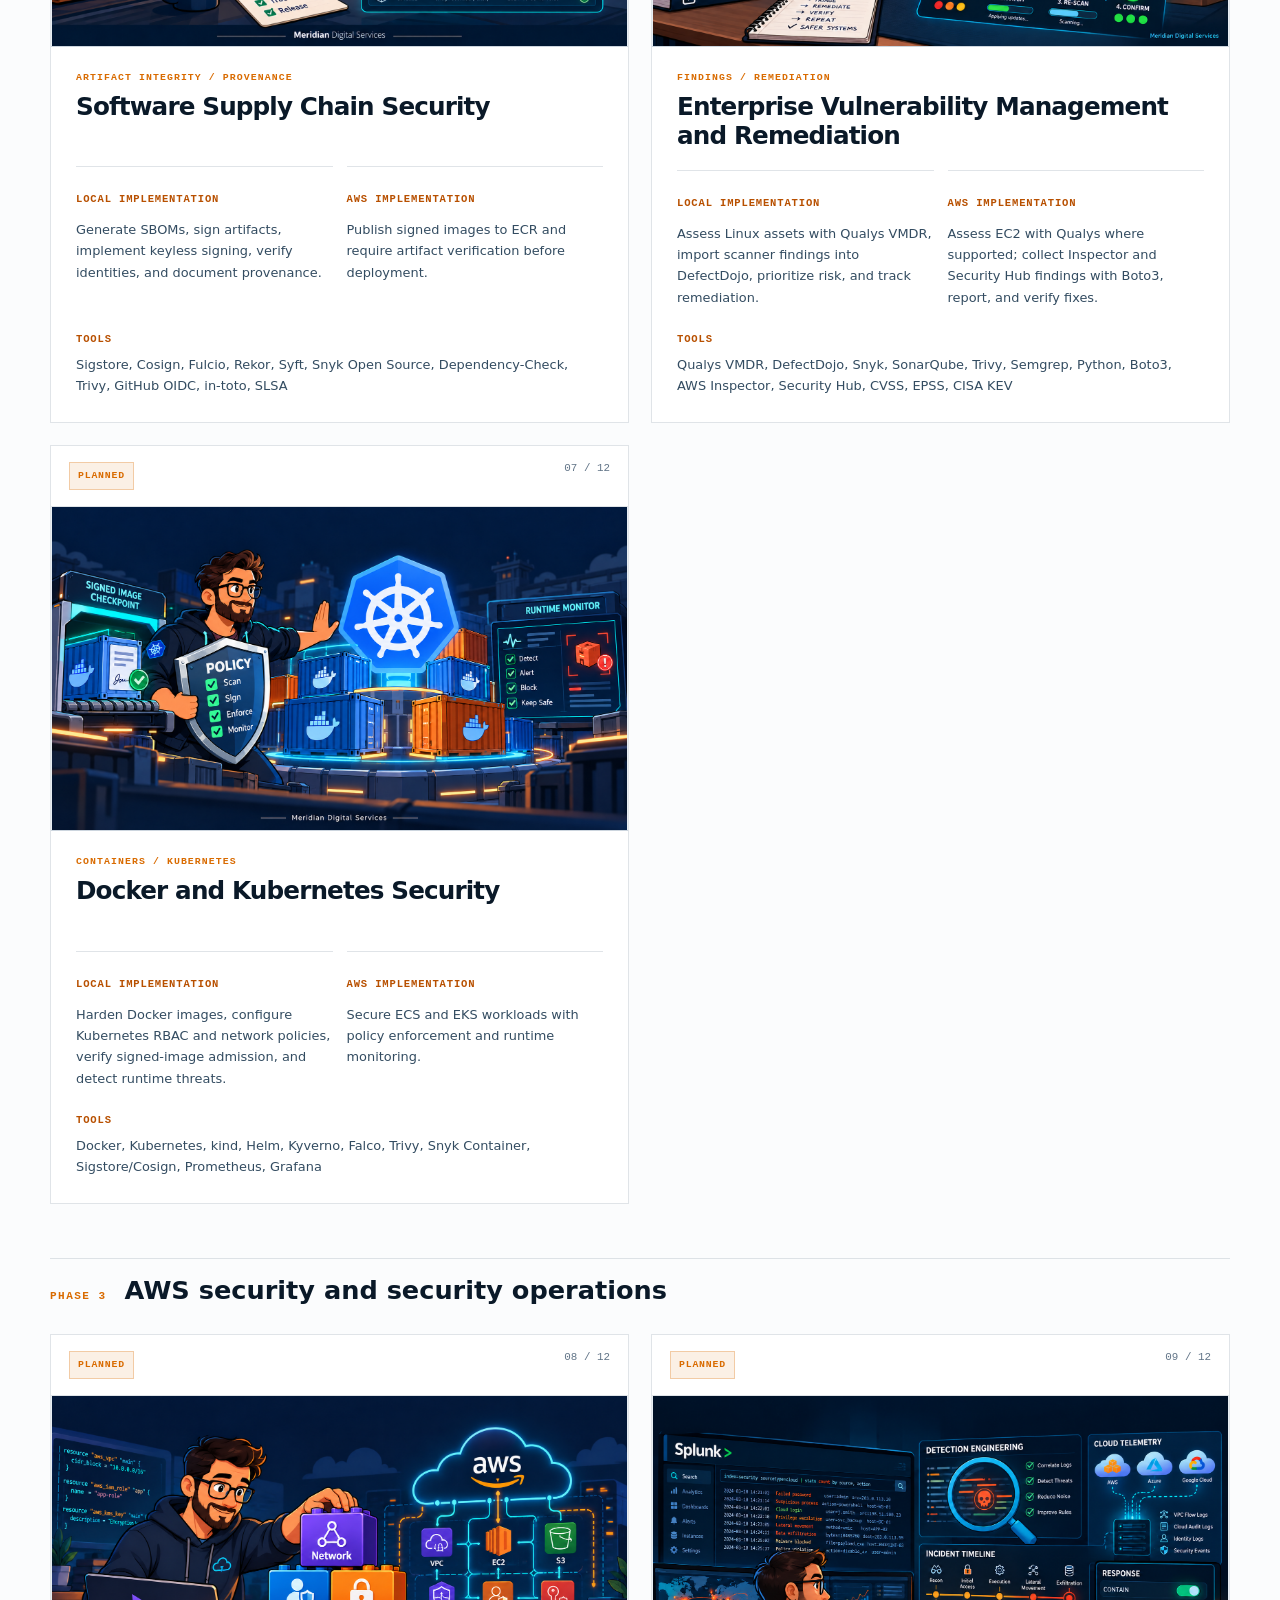
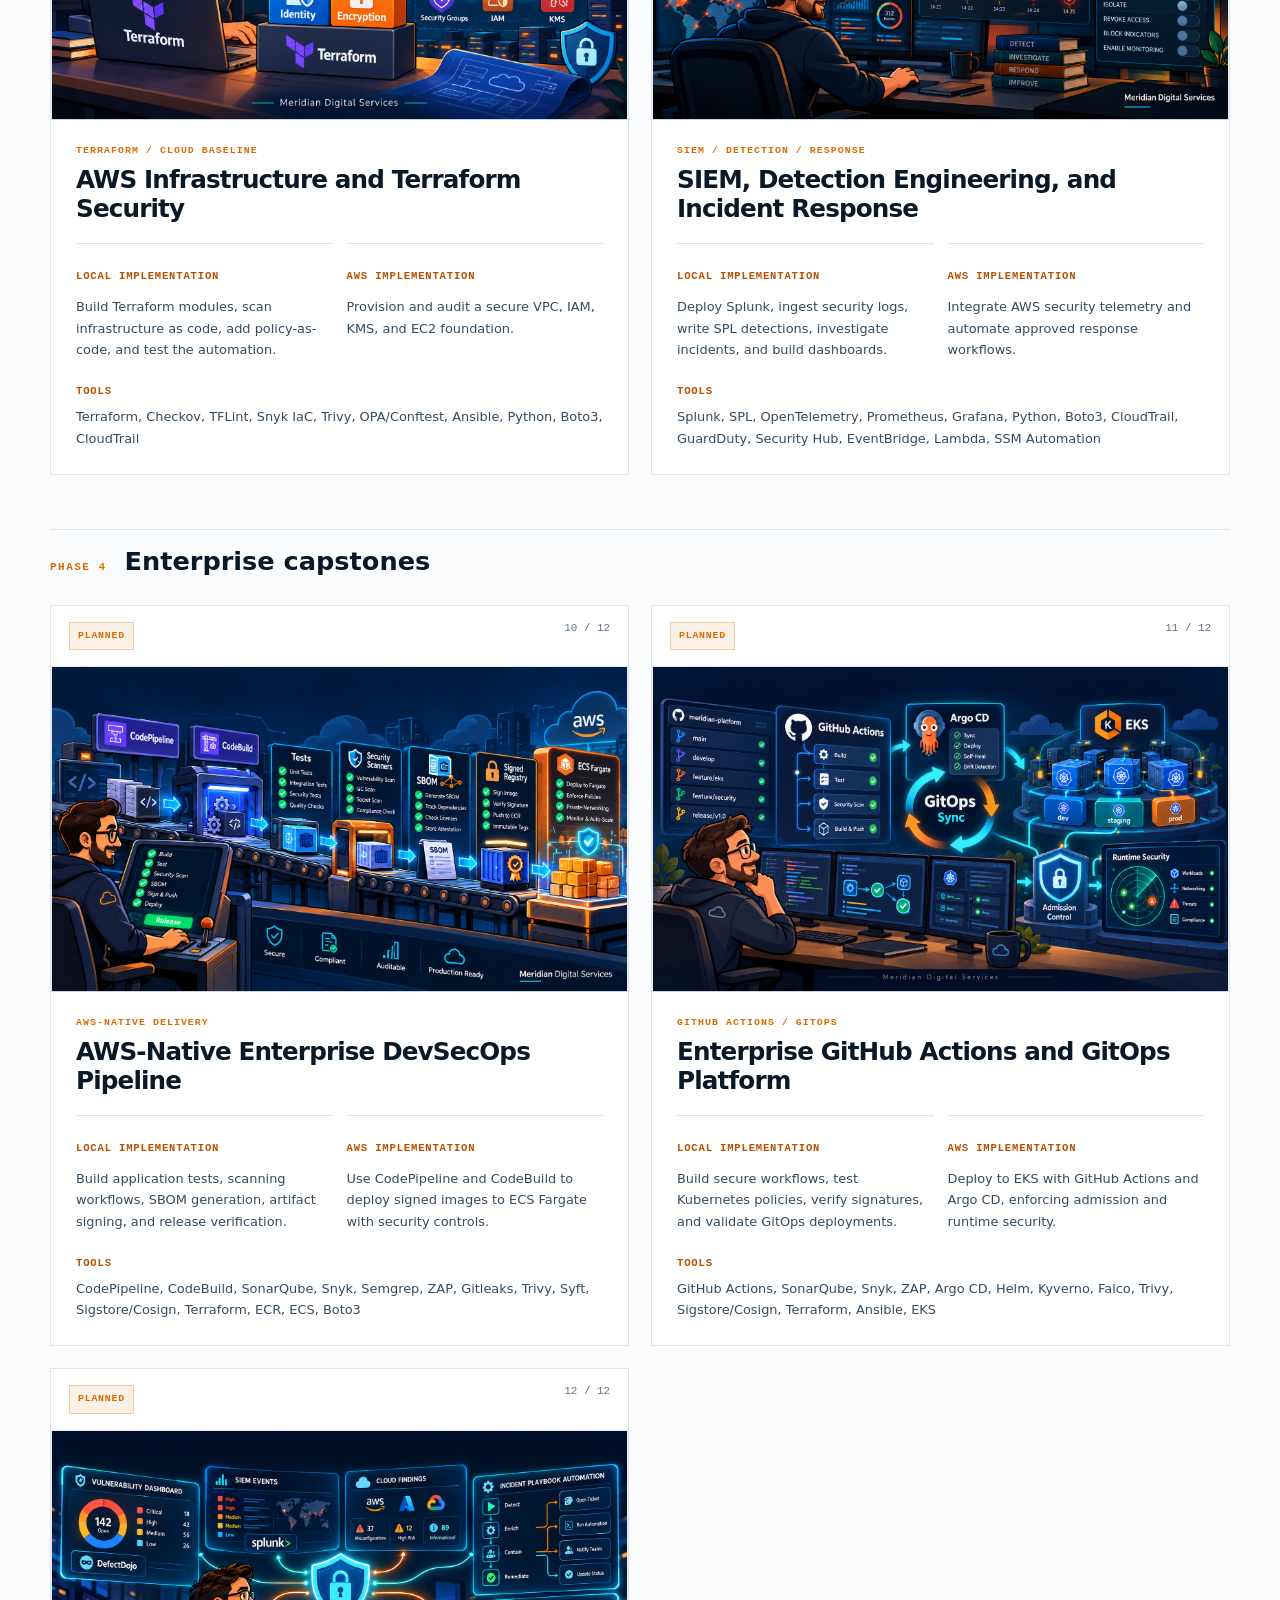
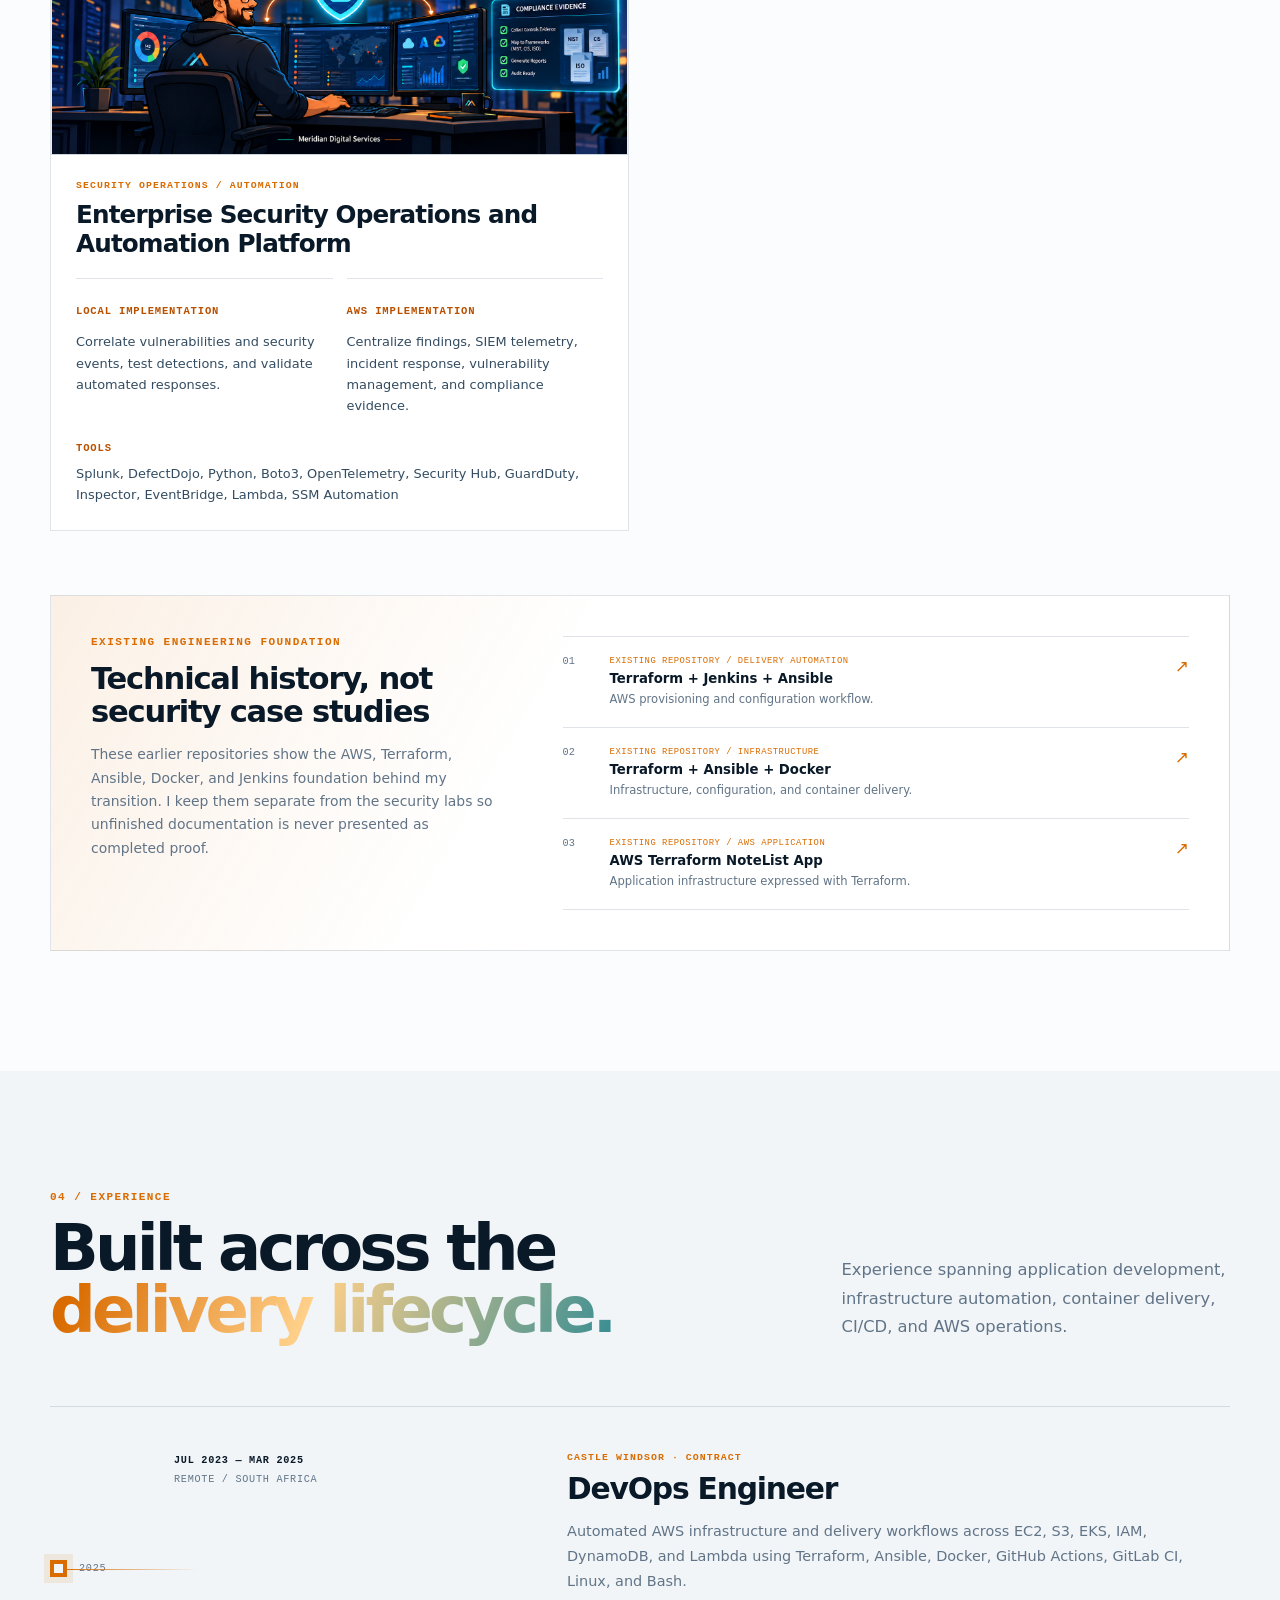
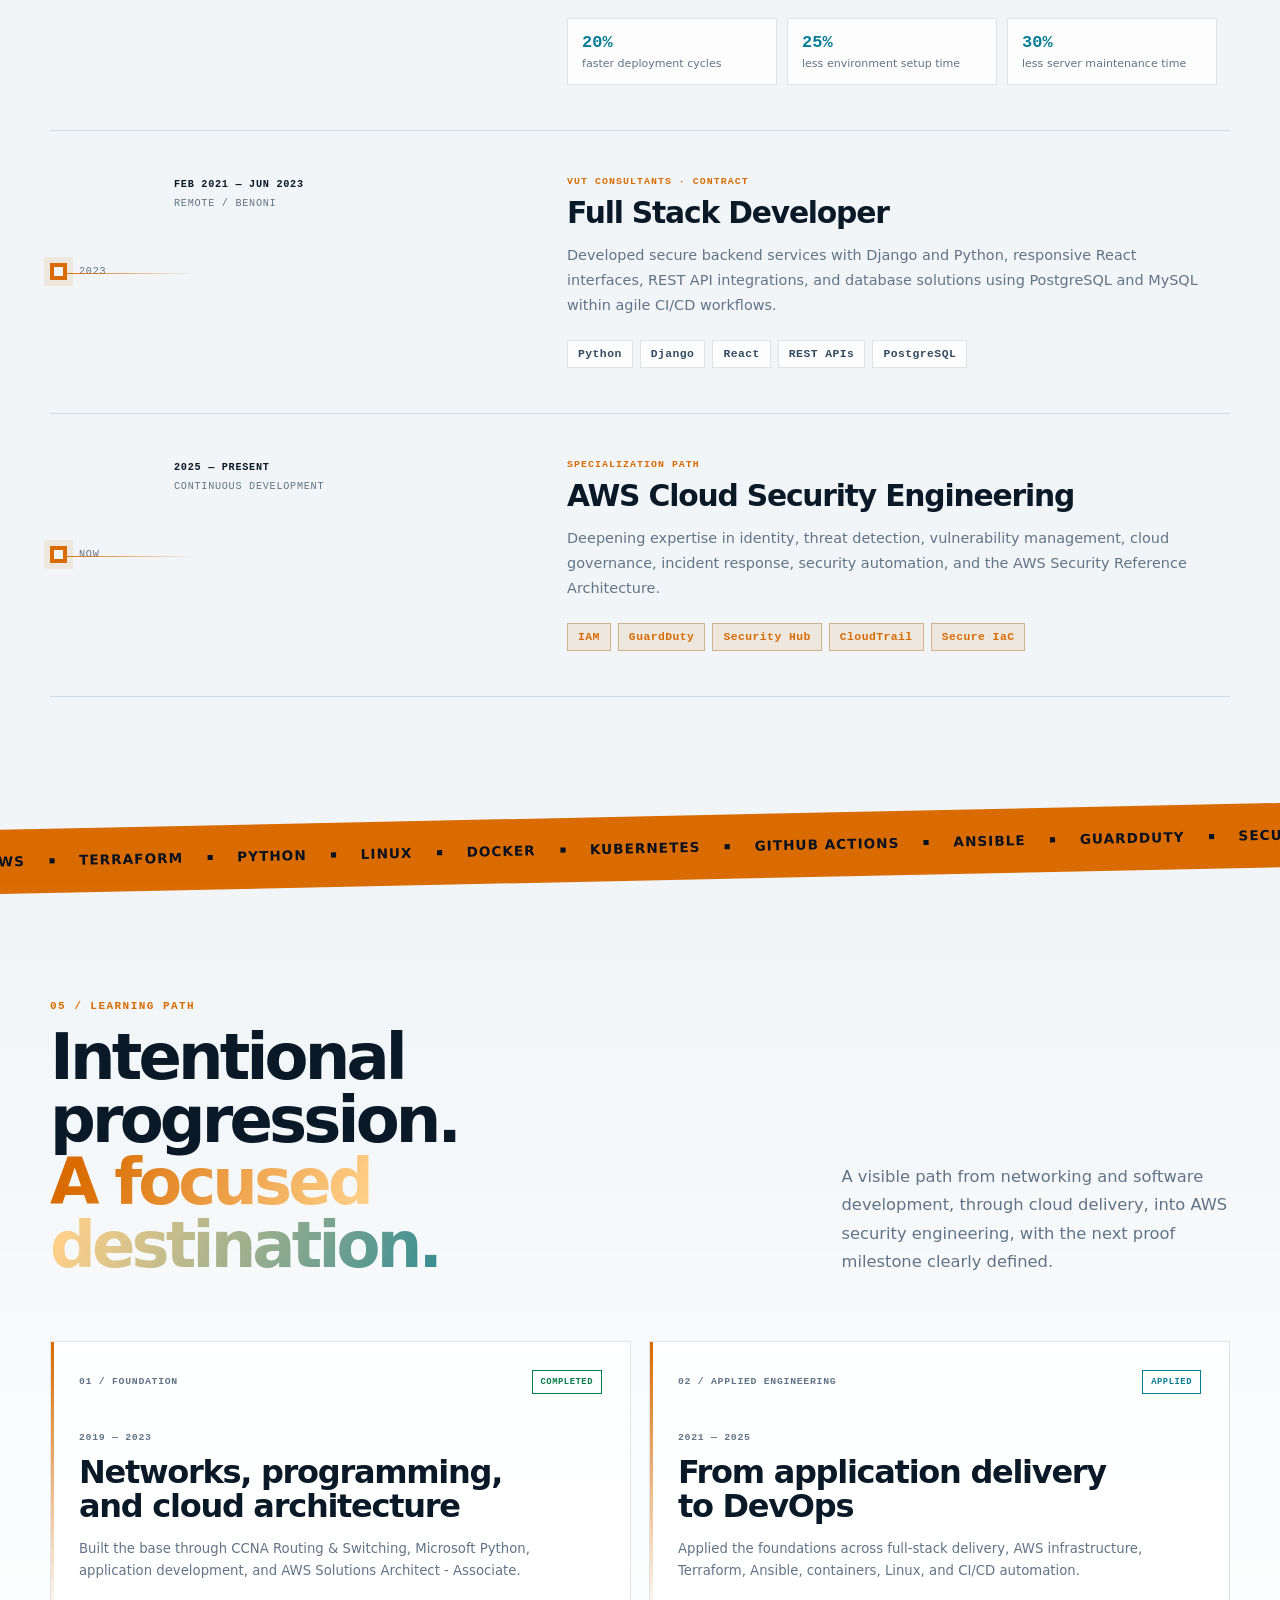
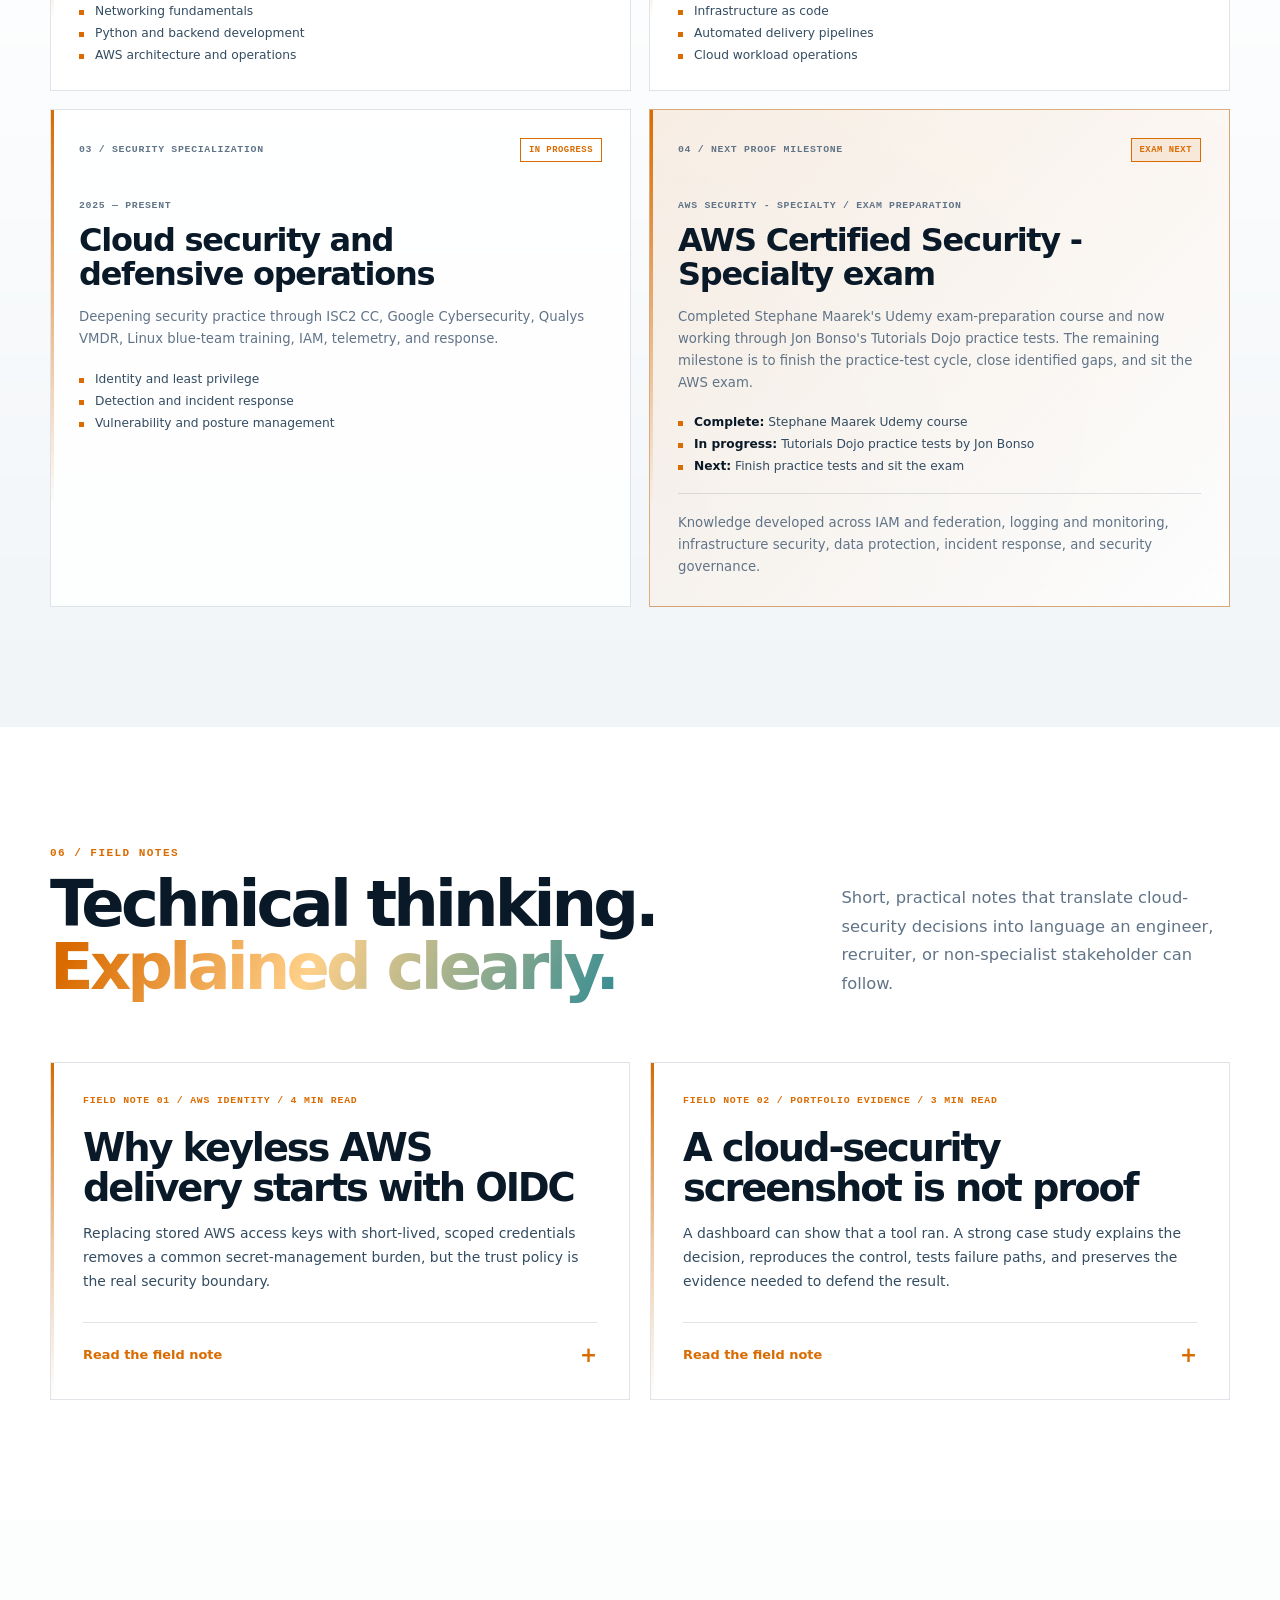
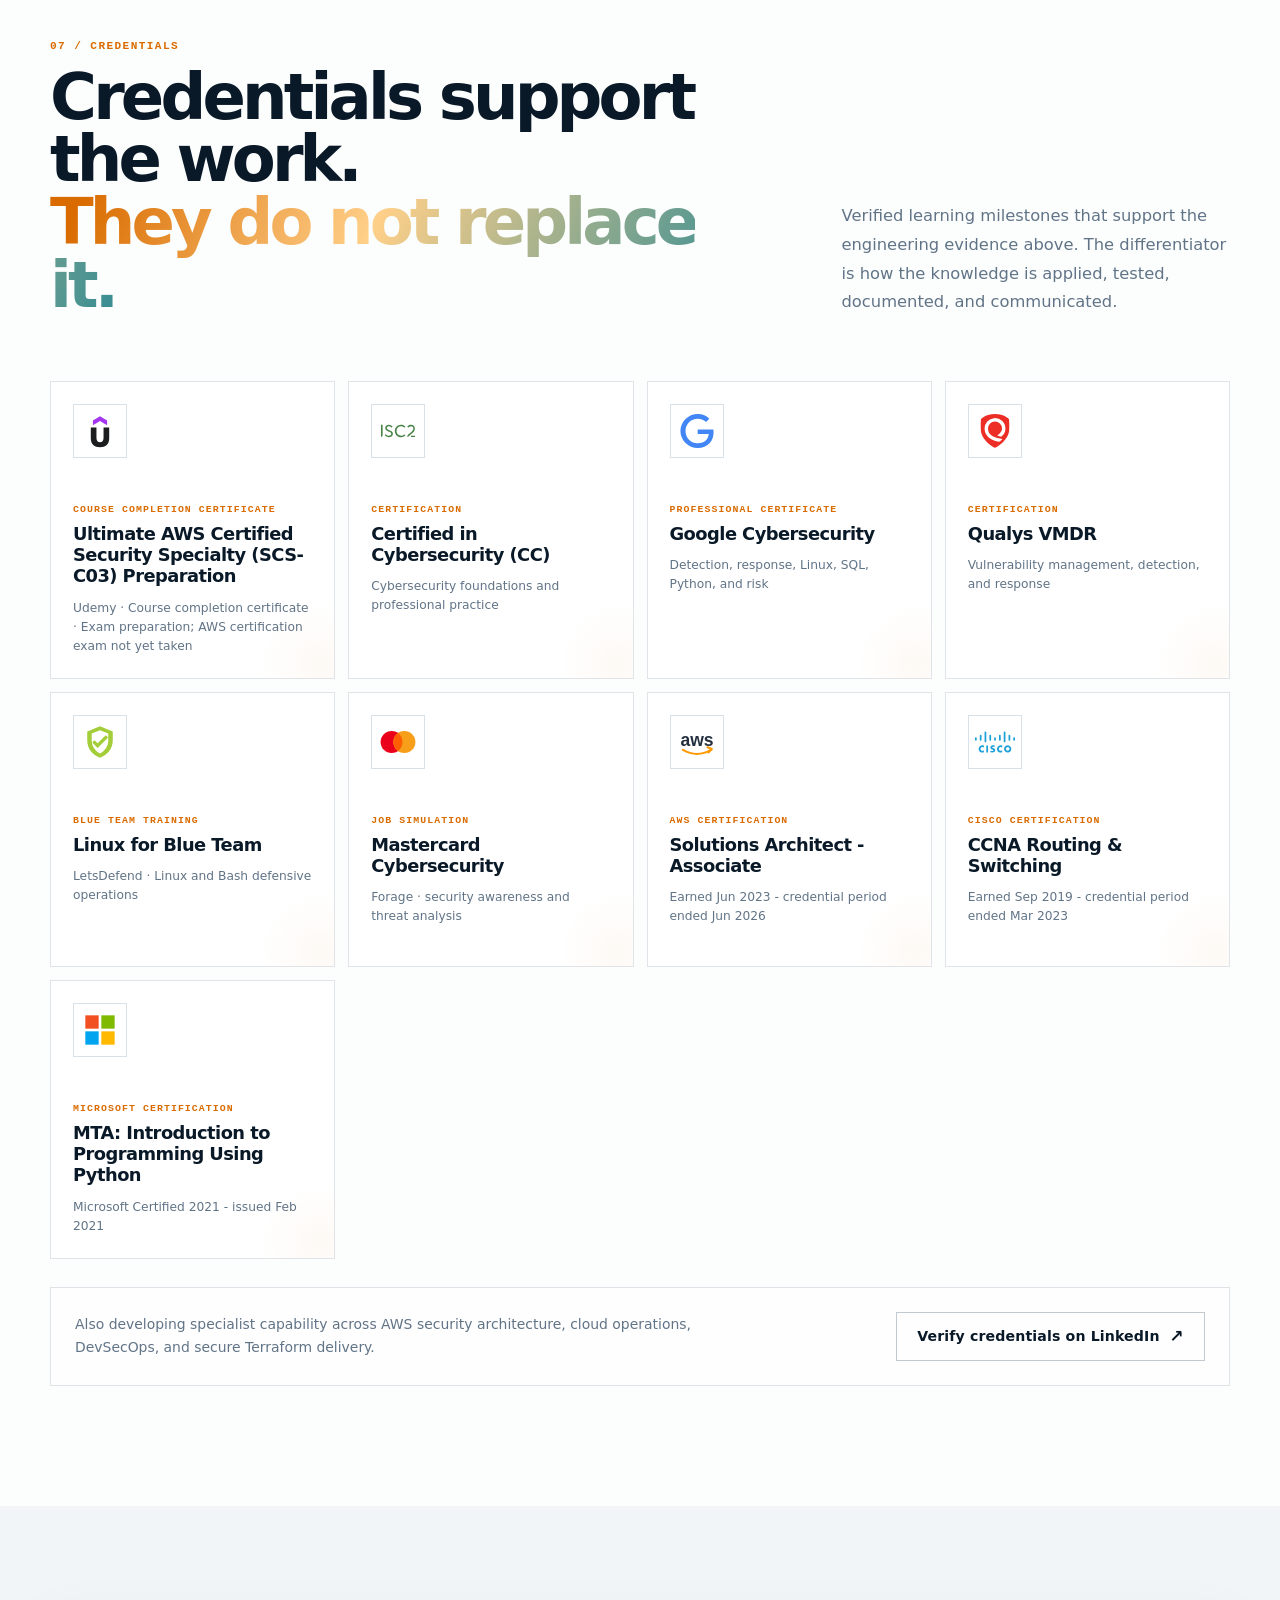
==== commit 859cbc65: "Split Project 2 into local and cloud portfolio cards" ====
--- a/index.html
+++ b/index.html
@@ -184,7 +184,7 @@
                 <dd>Existing cloud delivery repositories</dd>
               </div>
               <div>
-                <dt><span class="count-up" data-target="11">0</span></dt>
+                <dt><span class="count-up" data-target="12">0</span></dt>
                 <dd>Projects in my DevSecOps roadmap</dd>
               </div>
             </dl>
@@ -497,7 +497,7 @@
             </div>
             <div class="project-grid roadmap-grid">
               <article class="project-card roadmap-card reveal" data-project-chooser="linux-hardening">
-                <div class="project-card-top"><span class="project-status">PROJECT 01A COMPLETE · EXTENSIONS PLANNED</span><span>01 / 11</span></div>
+                <div class="project-card-top"><span class="project-status">PROJECT 01A COMPLETE · EXTENSIONS PLANNED</span><span>01 / 12</span></div>
                 <div class="roadmap-project-art" role="img" aria-label="Linux servers, SSH hardening and firewall controls"><img class="roadmap-art-image" src="assets/project-art/01-linux-hardening.png?v=1" alt="" loading="lazy" decoding="async" width="1672" height="940" /></div>
                 <div class="project-card-body roadmap-card-body">
                   <p class="project-type">LINUX / HOST HARDENING</p>
@@ -511,20 +511,35 @@
                 </div>
               </article>
               <article class="project-card roadmap-card reveal" data-delay="60">
-                <div class="project-card-top"><span class="project-status">PLANNED</span><span>02 / 11</span></div>
-                <div class="roadmap-project-art" role="img" aria-label="Web application and API security testing"><img class="roadmap-art-image" src="assets/project-art/02-application-api-security.png?v=1" alt="" loading="lazy" decoding="async" width="1672" height="940" /></div>
+                <div class="project-card-top"><span class="project-status">PROJECT 02A COMPLETE · ASSESSMENT ONLY</span><span>02 / 12</span></div>
+                <div class="roadmap-project-art" role="img" aria-label="Web application and API security testing in an isolated local lab"><img class="roadmap-art-image" src="assets/project-art/02-application-api-security.png?v=1" alt="" loading="lazy" decoding="async" width="1672" height="940" /></div>
                 <div class="project-card-body roadmap-card-body">
-                  <p class="project-type">APPLICATION / API SECURITY</p>
-                  <h3>Application and API Security</h3>
+                  <p class="project-type">APPLICATION / API SECURITY · LOCAL</p>
+                  <h3>Project 2A: SCA, SAST, DAST and API Security</h3>
                   <div class="roadmap-implementation-grid">
-                    <div><h4>Local implementation</h4><p>Test Juice Shop and Python APIs, investigate OWASP vulnerabilities, run SAST and DAST, and remediate findings.</p></div>
-                    <div><h4>AWS implementation</h4><p>Deploy isolated applications on ECS or EC2 and assess application and network security.</p></div>
-                  </div>
-                  <div class="roadmap-tools"><strong>Tools</strong><p>SonarQube, Snyk Code, Semgrep, OWASP ZAP, Burp Suite, Bruno or Postman, pytest, Docker, AWS WAF</p></div>
+                    <div><h4>Local implementation</h4><p>I assessed OWASP Juice Shop v20.3.0 in Docker on the hardened target server, using WSL for Snyk and OWASP ZAP, with the hardened admin node as the SSH hop. I recorded dependency, source, web, and API findings without changing the application.</p></div>
+                    <div><h4>Assessment outcome</h4><p>I documented individual findings, triage, ownership, and evidence for the development and service teams. Remediation was outside this assessment stage.</p></div>
+                  </div>
+                  <div class="roadmap-tools"><strong>Tools</strong><p>Docker, OWASP Juice Shop, Snyk Open Source, Snyk Code, OWASP ZAP, Python, GitHub Issues</p></div>
+                  <div class="roadmap-links"><a href="/project-2a/">Read Project 2A case study ↗</a><a href="https://github.com/DelaneKay/project-2a-api-security-lab" target="_blank" rel="noreferrer">View assessment repository ↗</a></div>
                 </div>
               </article>
               <article class="project-card roadmap-card reveal" data-delay="120">
-                <div class="project-card-top"><span class="project-status">PLANNED</span><span>03 / 11</span></div>
+                <div class="project-card-top"><span class="project-status">PROJECT 02B PLANNED</span><span>03 / 12</span></div>
+                <div class="roadmap-project-art" role="img" aria-label="Planned cloud application and API security assessment"><img class="roadmap-art-image" src="assets/project-art/02-application-api-security.png?v=1" alt="" loading="lazy" decoding="async" width="1672" height="940" /></div>
+                <div class="project-card-body roadmap-card-body">
+                  <p class="project-type">APPLICATION / API SECURITY · CLOUD</p>
+                  <h3>Project 2B: Cloud Application and API Security</h3>
+                  <div class="roadmap-implementation-grid">
+                    <div><h4>Local implementation</h4><p>Project 2A is the completed local assessment and provides the testing and reporting baseline for this separate cloud track.</p></div>
+                    <div><h4>AWS implementation</h4><p>Planned assessment of an isolated cloud-hosted application and its APIs, including the surrounding network and AWS security controls.</p></div>
+                  </div>
+                  <div class="roadmap-tools"><strong>Tools</strong><p>OWASP ZAP, Snyk, Docker, AWS, IAM, VPC security controls, AWS WAF</p></div>
+                  <div class="roadmap-links"><a href="/project-2a/">View the completed local Project 2A ↗</a></div>
+                </div>
+              </article>
+              <article class="project-card roadmap-card reveal" data-delay="120">
+                <div class="project-card-top"><span class="project-status">PLANNED</span><span>04 / 12</span></div>
                 <div class="roadmap-project-art" role="img" aria-label="Secure CI/CD pipeline with build, test, scan and deploy stages"><img class="roadmap-art-image" src="assets/project-art/03-secure-cicd-pipeline.png?v=1" alt="" loading="lazy" decoding="async" width="1672" height="940" /></div>
                 <div class="project-card-body roadmap-card-body">
                   <p class="project-type">SECURE DELIVERY / CI/CD</p>
@@ -546,7 +561,7 @@
             </div>
             <div class="project-grid roadmap-grid">
               <article class="project-card roadmap-card reveal">
-                <div class="project-card-top"><span class="project-status">PLANNED</span><span>04 / 11</span></div>
+                <div class="project-card-top"><span class="project-status">PLANNED</span><span>05 / 12</span></div>
                 <div class="roadmap-project-art" role="img" aria-label="Software supply chain with software package, signed container and verification record"><img class="roadmap-art-image" src="assets/project-art/04-software-supply-chain.png?v=1" alt="" loading="lazy" decoding="async" width="1672" height="940" /></div>
                 <div class="project-card-body roadmap-card-body">
                   <p class="project-type">ARTIFACT INTEGRITY / PROVENANCE</p>
@@ -559,7 +574,7 @@
                 </div>
               </article>
               <article class="project-card roadmap-card reveal" data-delay="60">
-                <div class="project-card-top"><span class="project-status">PLANNED · QUALYS VMDR INCLUDED</span><span>05 / 11</span></div>
+                <div class="project-card-top"><span class="project-status">PLANNED · QUALYS VMDR INCLUDED</span><span>06 / 12</span></div>
                 <div class="roadmap-project-art" role="img" aria-label="Vulnerability management dashboard with scanner findings and severity scores"><img class="roadmap-art-image" src="assets/project-art/05-vulnerability-management.png?v=1" alt="" loading="lazy" decoding="async" width="1672" height="940" /></div>
                 <div class="project-card-body roadmap-card-body">
                   <p class="project-type">FINDINGS / REMEDIATION</p>
@@ -572,7 +587,7 @@
                 </div>
               </article>
               <article class="project-card roadmap-card reveal" data-delay="120">
-                <div class="project-card-top"><span class="project-status">PLANNED</span><span>06 / 11</span></div>
+                <div class="project-card-top"><span class="project-status">PLANNED</span><span>07 / 12</span></div>
                 <div class="roadmap-project-art" role="img" aria-label="Docker containers and Kubernetes workload security"><img class="roadmap-art-image" src="assets/project-art/06-docker-kubernetes.png?v=1" alt="" loading="lazy" decoding="async" width="1672" height="940" /></div>
                 <div class="project-card-body roadmap-card-body">
                   <p class="project-type">CONTAINERS / KUBERNETES</p>
@@ -594,7 +609,7 @@
             </div>
             <div class="project-grid roadmap-grid">
               <article class="project-card roadmap-card reveal">
-                <div class="project-card-top"><span class="project-status">PLANNED</span><span>07 / 11</span></div>
+                <div class="project-card-top"><span class="project-status">PLANNED</span><span>08 / 12</span></div>
                 <div class="roadmap-project-art" role="img" aria-label="AWS infrastructure and Terraform security"><img class="roadmap-art-image" src="assets/project-art/07-aws-terraform.png?v=1" alt="" loading="lazy" decoding="async" width="1672" height="940" /></div>
                 <div class="project-card-body roadmap-card-body">
                   <p class="project-type">TERRAFORM / CLOUD BASELINE</p>
@@ -607,7 +622,7 @@
                 </div>
               </article>
               <article class="project-card roadmap-card reveal" data-delay="60">
-                <div class="project-card-top"><span class="project-status">PLANNED</span><span>08 / 11</span></div>
+                <div class="project-card-top"><span class="project-status">PLANNED</span><span>09 / 12</span></div>
                 <div class="roadmap-project-art" role="img" aria-label="SIEM dashboards and security event investigation"><img class="roadmap-art-image" src="assets/project-art/08-siem-detection.png?v=1" alt="" loading="lazy" decoding="async" width="1672" height="940" /></div>
                 <div class="project-card-body roadmap-card-body">
                   <p class="project-type">SIEM / DETECTION / RESPONSE</p>
@@ -629,7 +644,7 @@
             </div>
             <div class="project-grid roadmap-grid">
               <article class="project-card roadmap-card reveal">
-                <div class="project-card-top"><span class="project-status">PLANNED</span><span>09 / 11</span></div>
+                <div class="project-card-top"><span class="project-status">PLANNED</span><span>10 / 12</span></div>
                 <div class="roadmap-project-art" role="img" aria-label="AWS native secure build and deployment pipeline"><img class="roadmap-art-image" src="assets/project-art/09-aws-native-pipeline.png?v=1" alt="" loading="lazy" decoding="async" width="1672" height="940" /></div>
                 <div class="project-card-body roadmap-card-body">
                   <p class="project-type">AWS-NATIVE DELIVERY</p>
@@ -642,7 +657,7 @@
                 </div>
               </article>
               <article class="project-card roadmap-card reveal" data-delay="60">
-                <div class="project-card-top"><span class="project-status">PLANNED</span><span>10 / 11</span></div>
+                <div class="project-card-top"><span class="project-status">PLANNED</span><span>11 / 12</span></div>
                 <div class="roadmap-project-art" role="img" aria-label="GitHub Actions, GitOps and Kubernetes platform"><img class="roadmap-art-image" src="assets/project-art/10-github-gitops.png?v=1" alt="" loading="lazy" decoding="async" width="1672" height="940" /></div>
                 <div class="project-card-body roadmap-card-body">
                   <p class="project-type">GITHUB ACTIONS / GITOPS</p>
@@ -655,7 +670,7 @@
                 </div>
               </article>
               <article class="project-card roadmap-card reveal" data-delay="120">
-                <div class="project-card-top"><span class="project-status">PLANNED</span><span>11 / 11</span></div>
+                <div class="project-card-top"><span class="project-status">PLANNED</span><span>12 / 12</span></div>
                 <div class="roadmap-project-art" role="img" aria-label="Security operations dashboards and incident response automation"><img class="roadmap-art-image" src="assets/project-art/11-security-operations.png?v=1" alt="" loading="lazy" decoding="async" width="1672" height="940" /></div>
                 <div class="project-card-body roadmap-card-body">
                   <p class="project-type">SECURITY OPERATIONS / AUTOMATION</p>
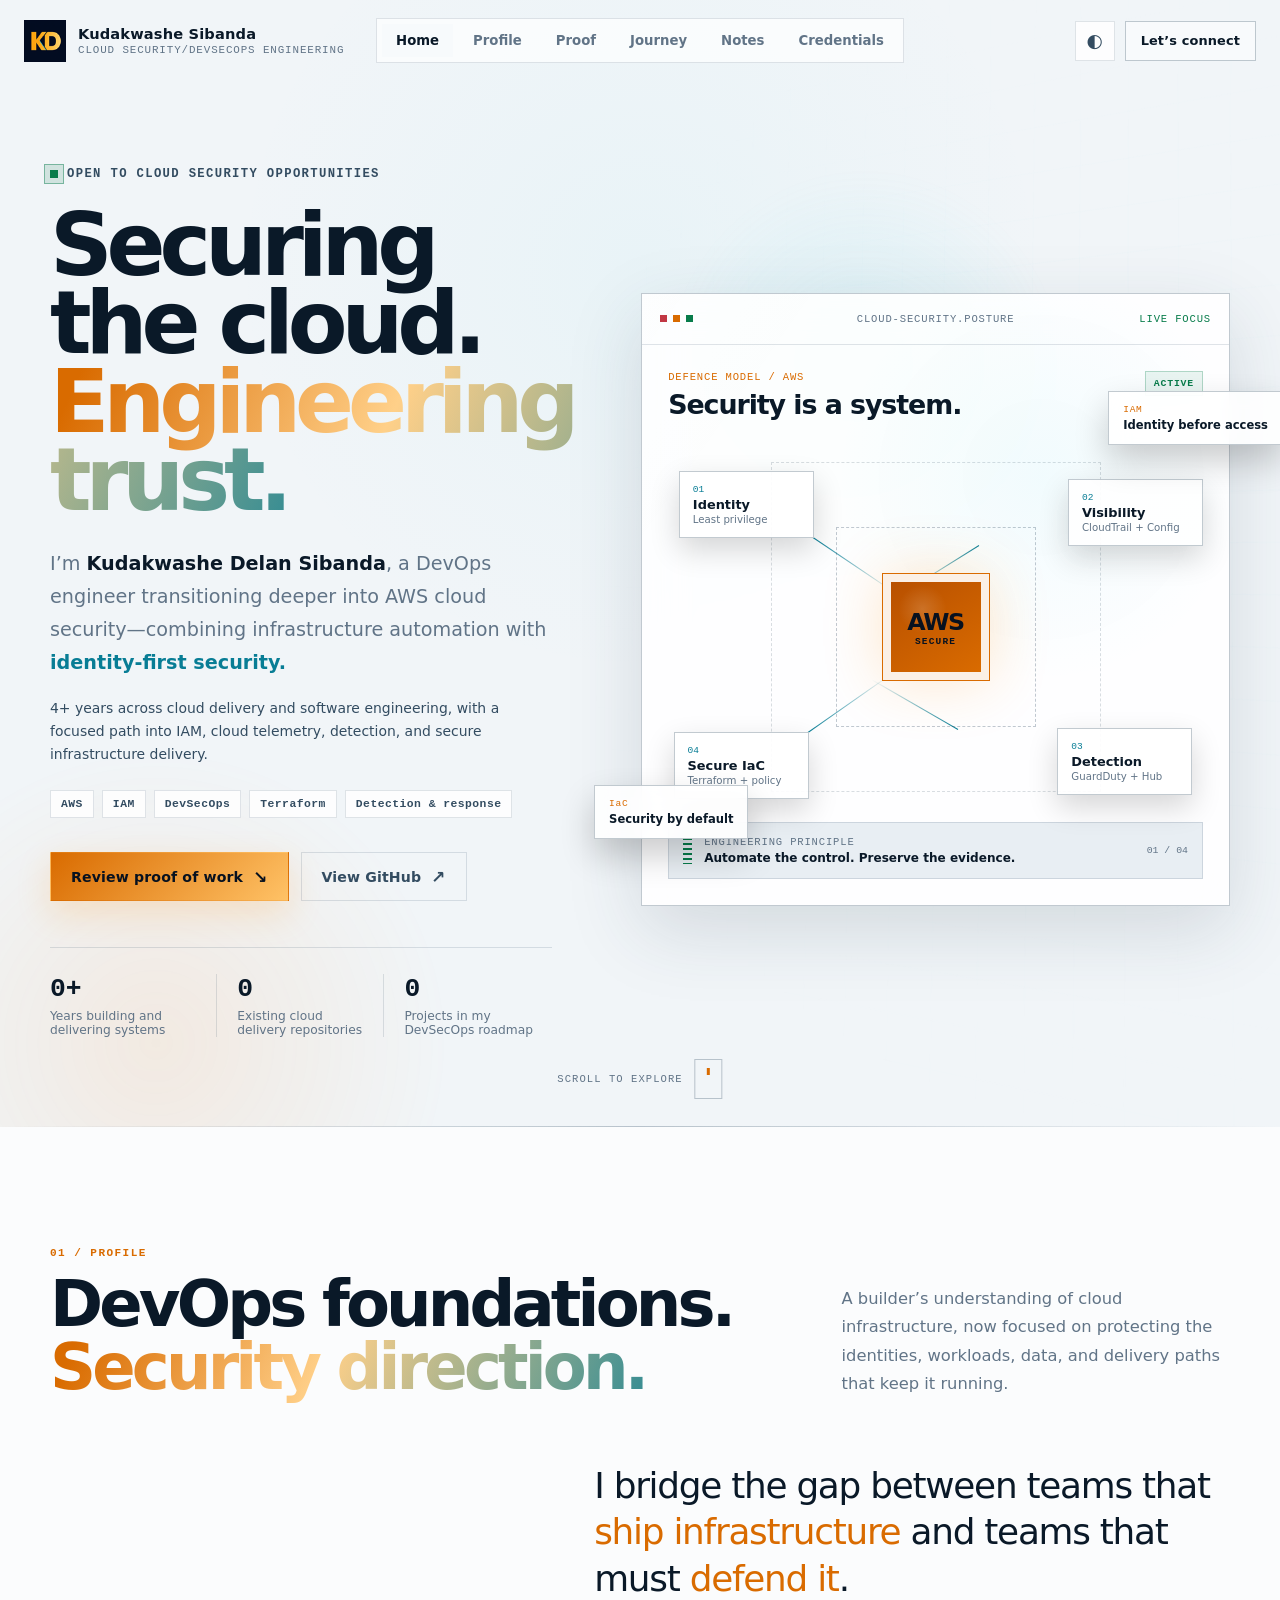
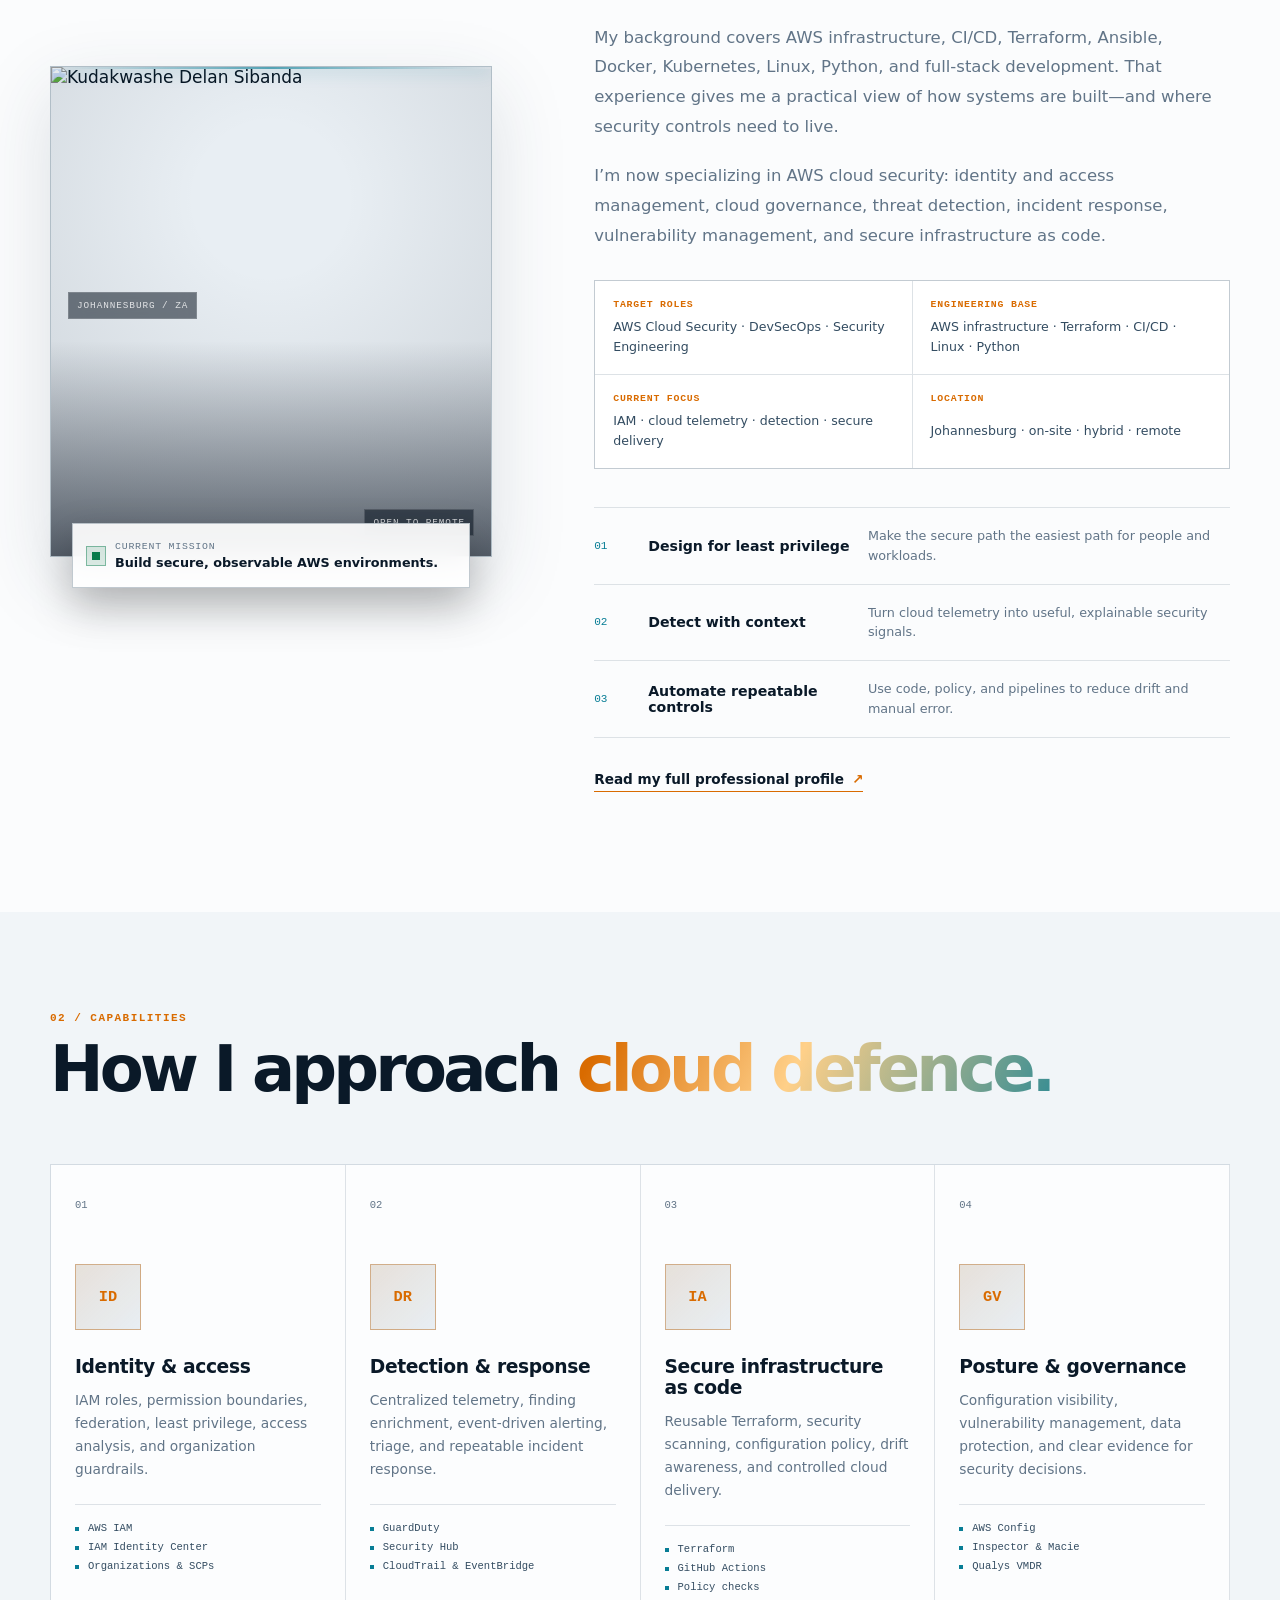
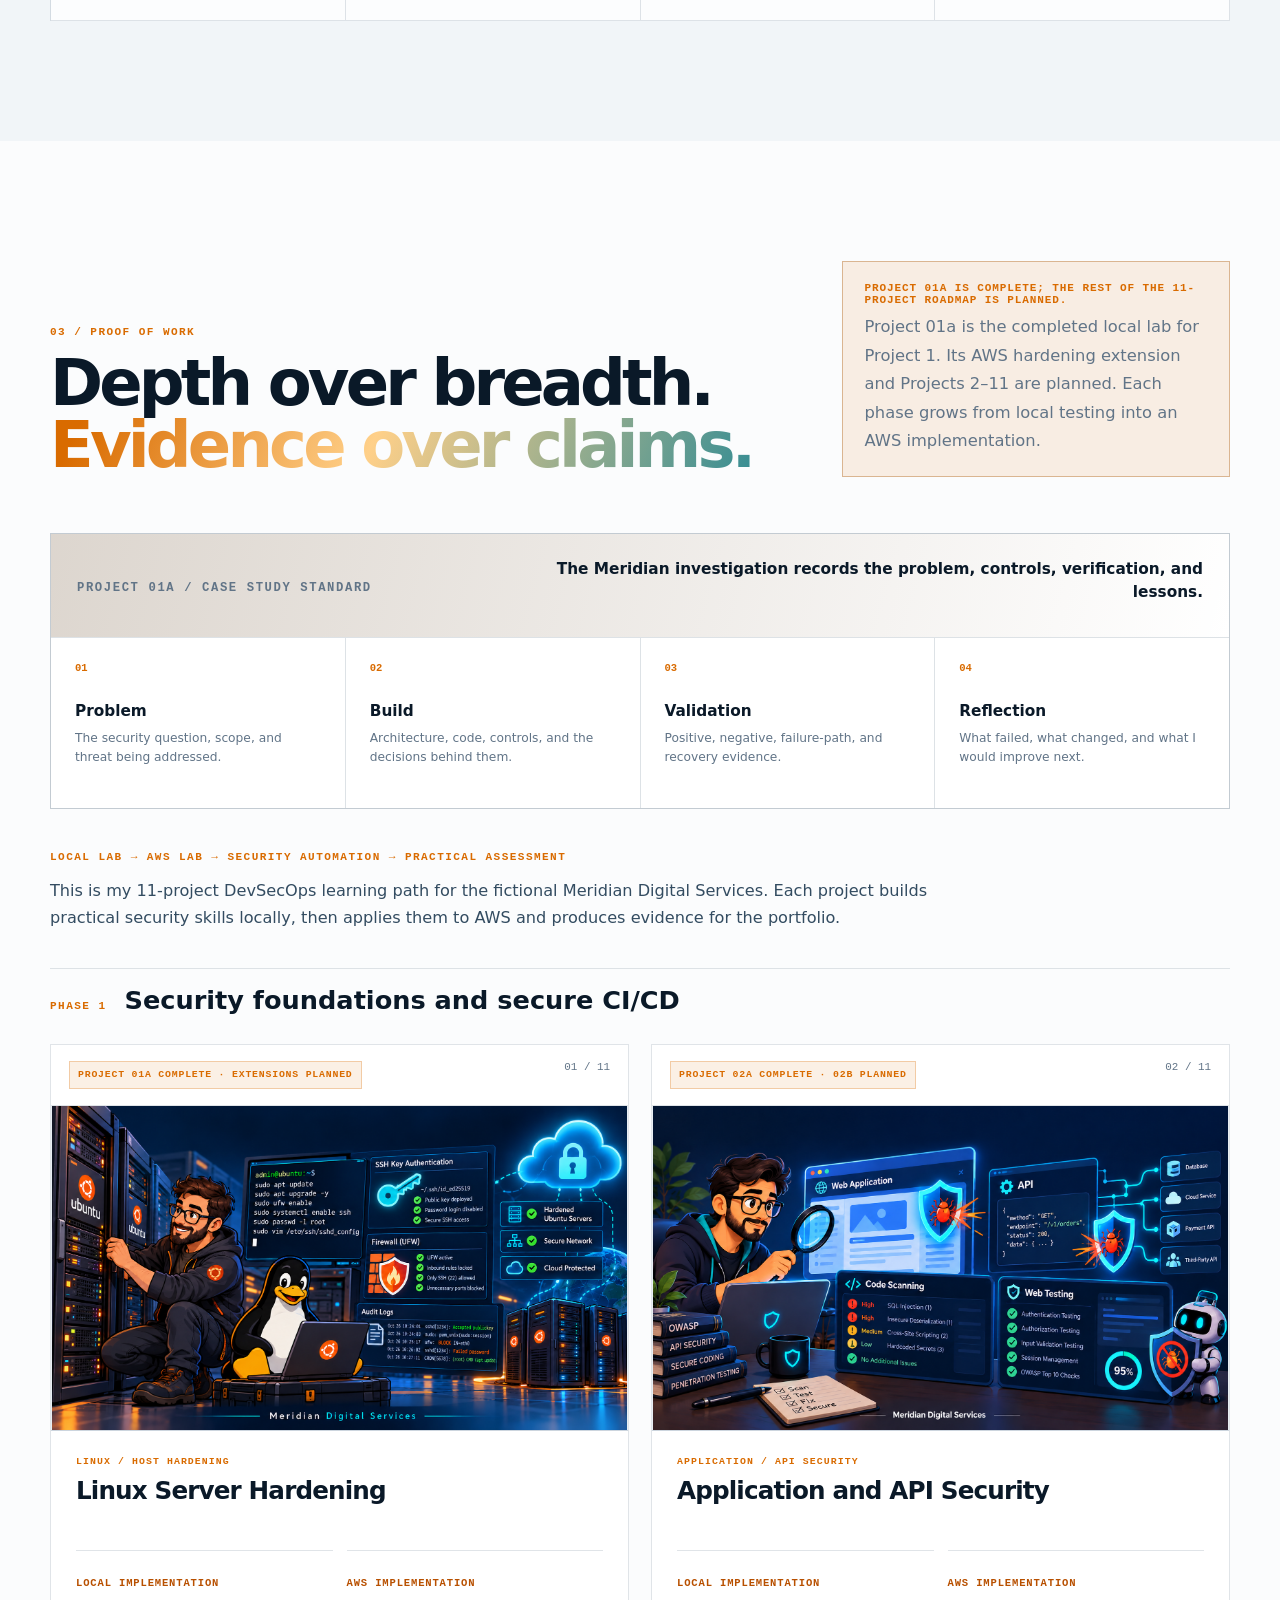
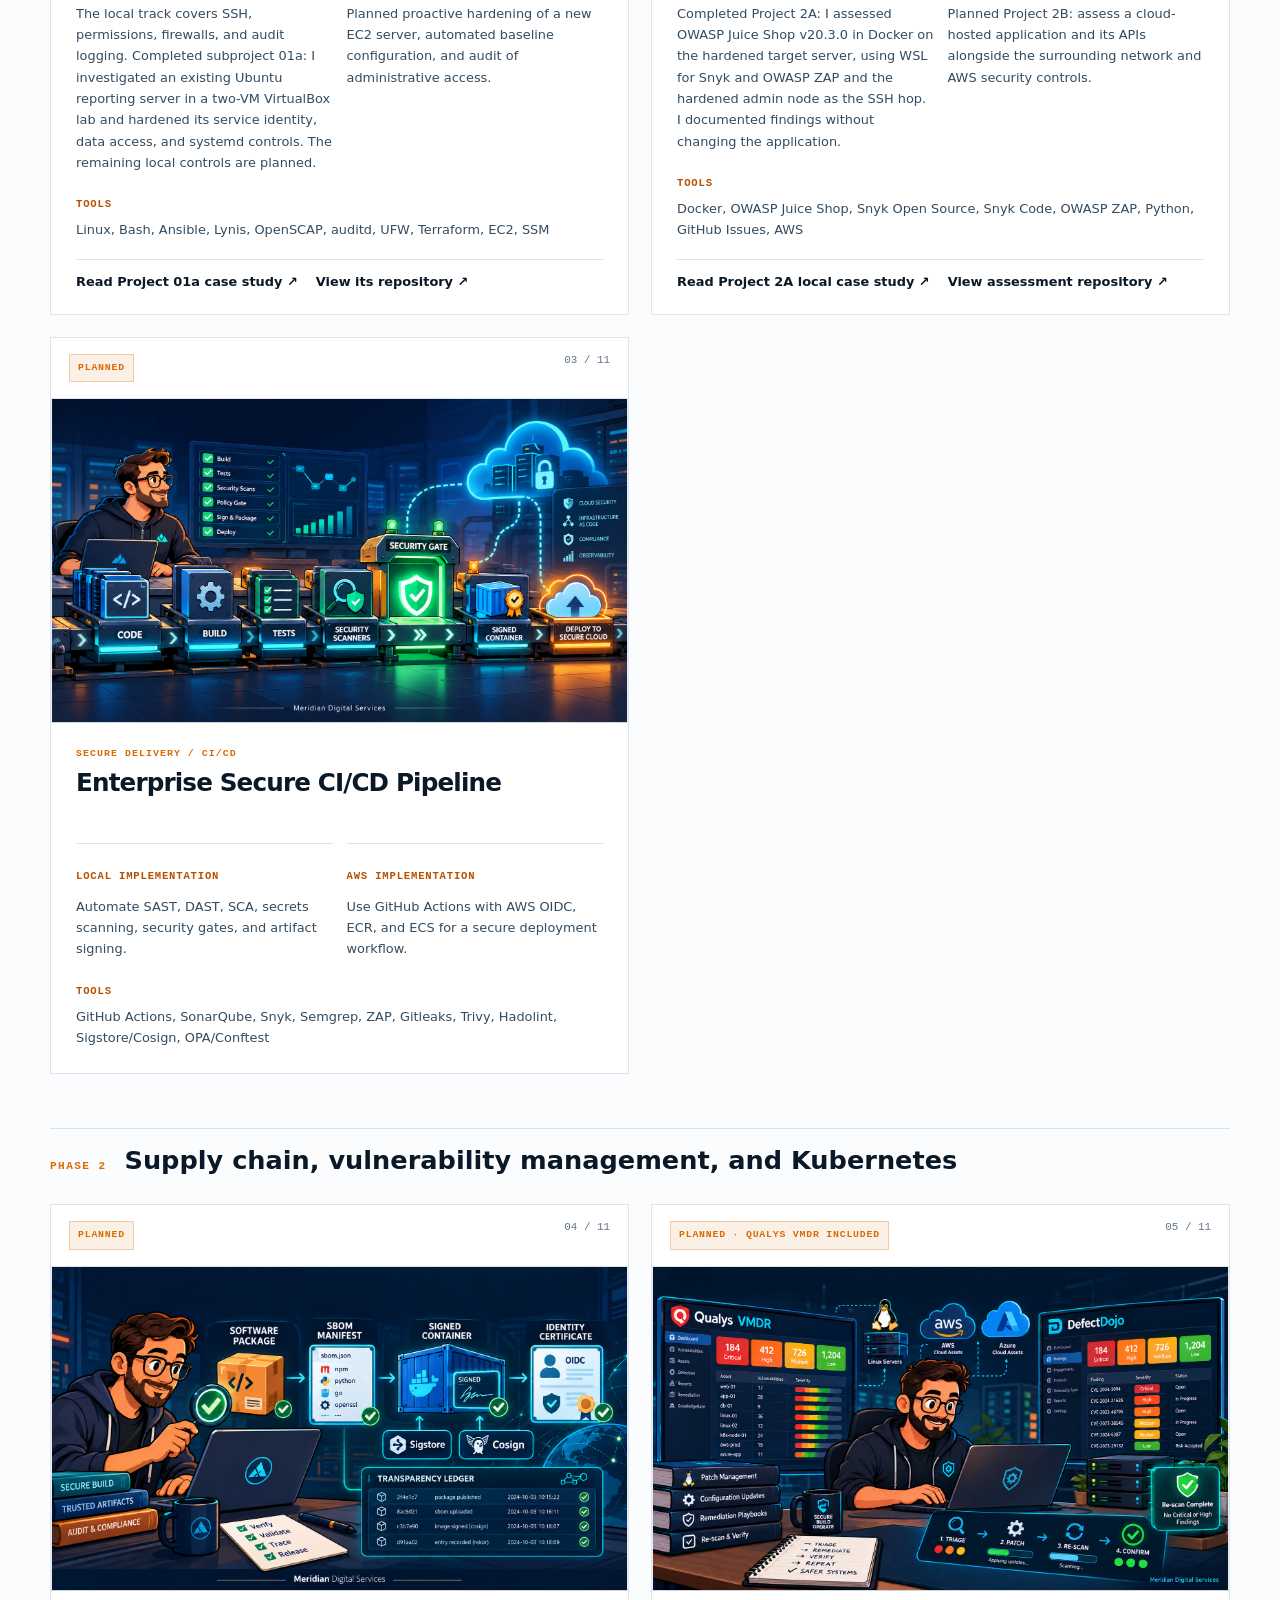
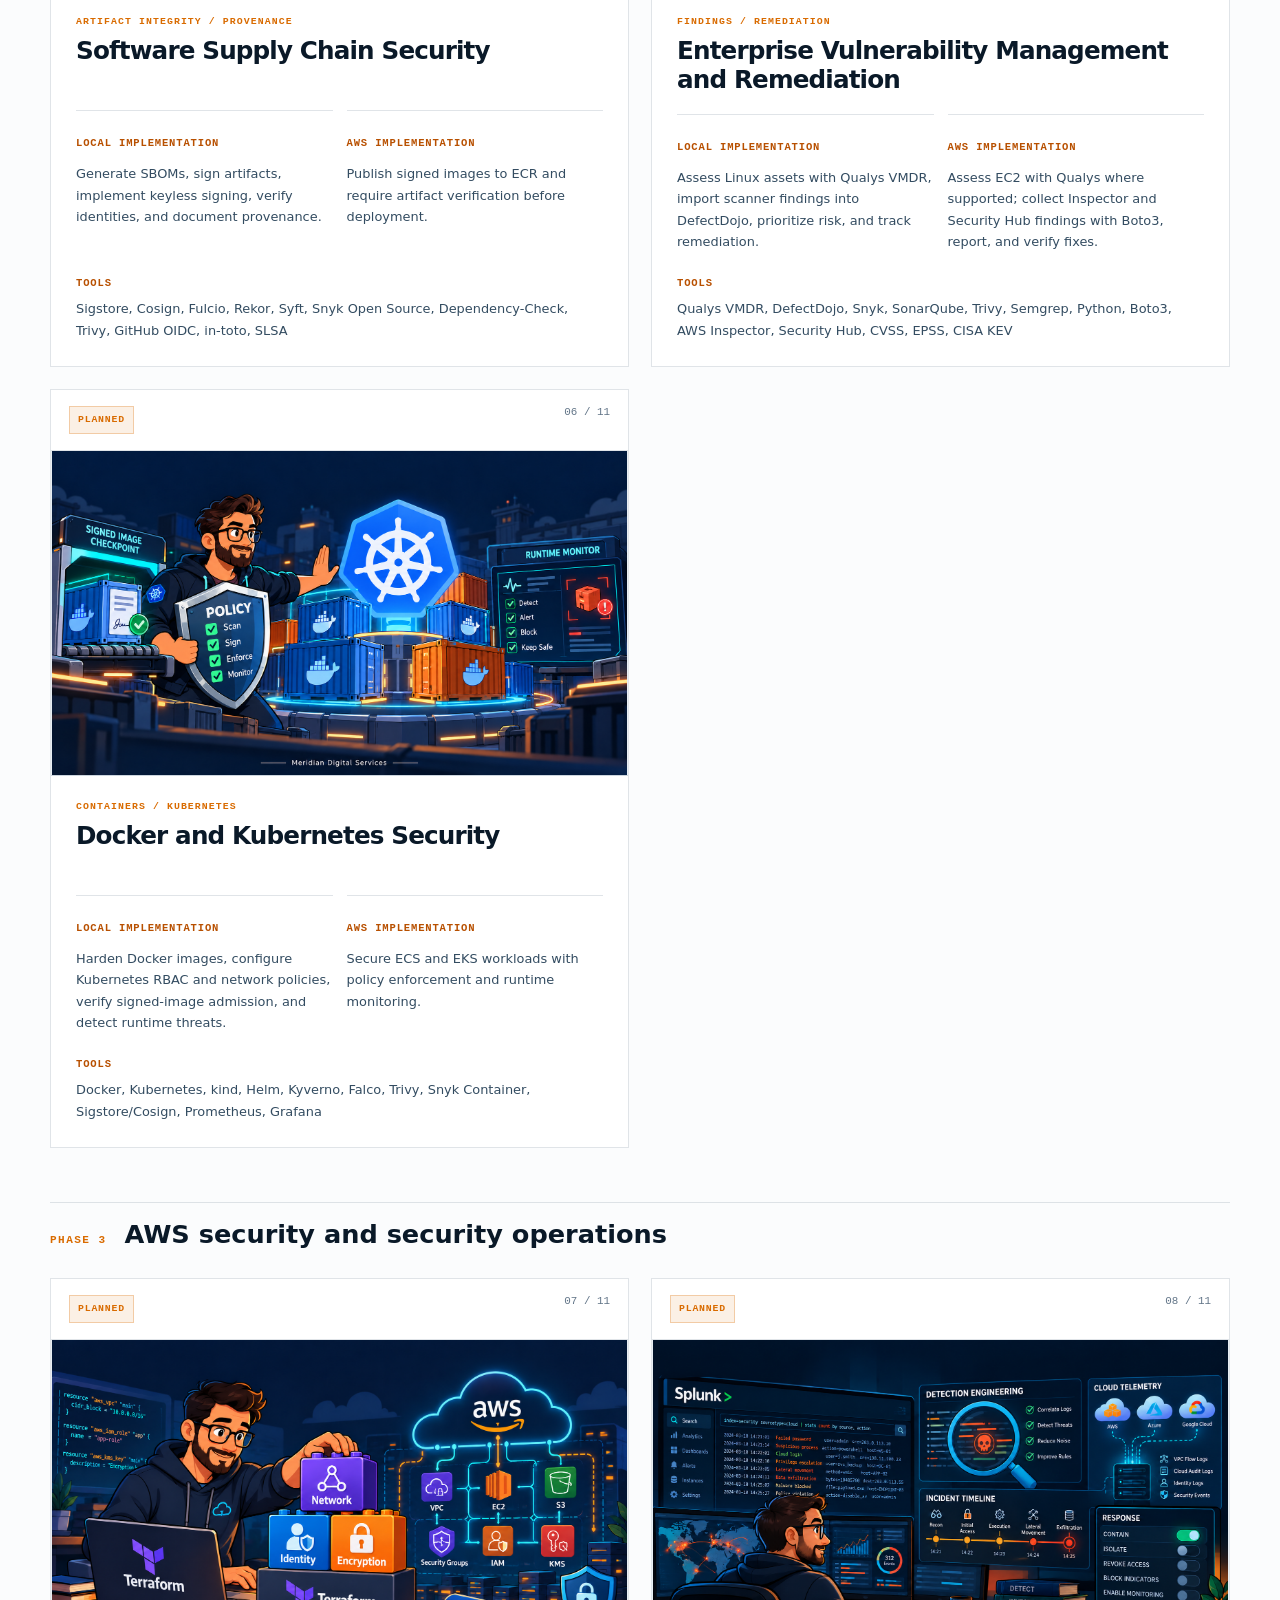
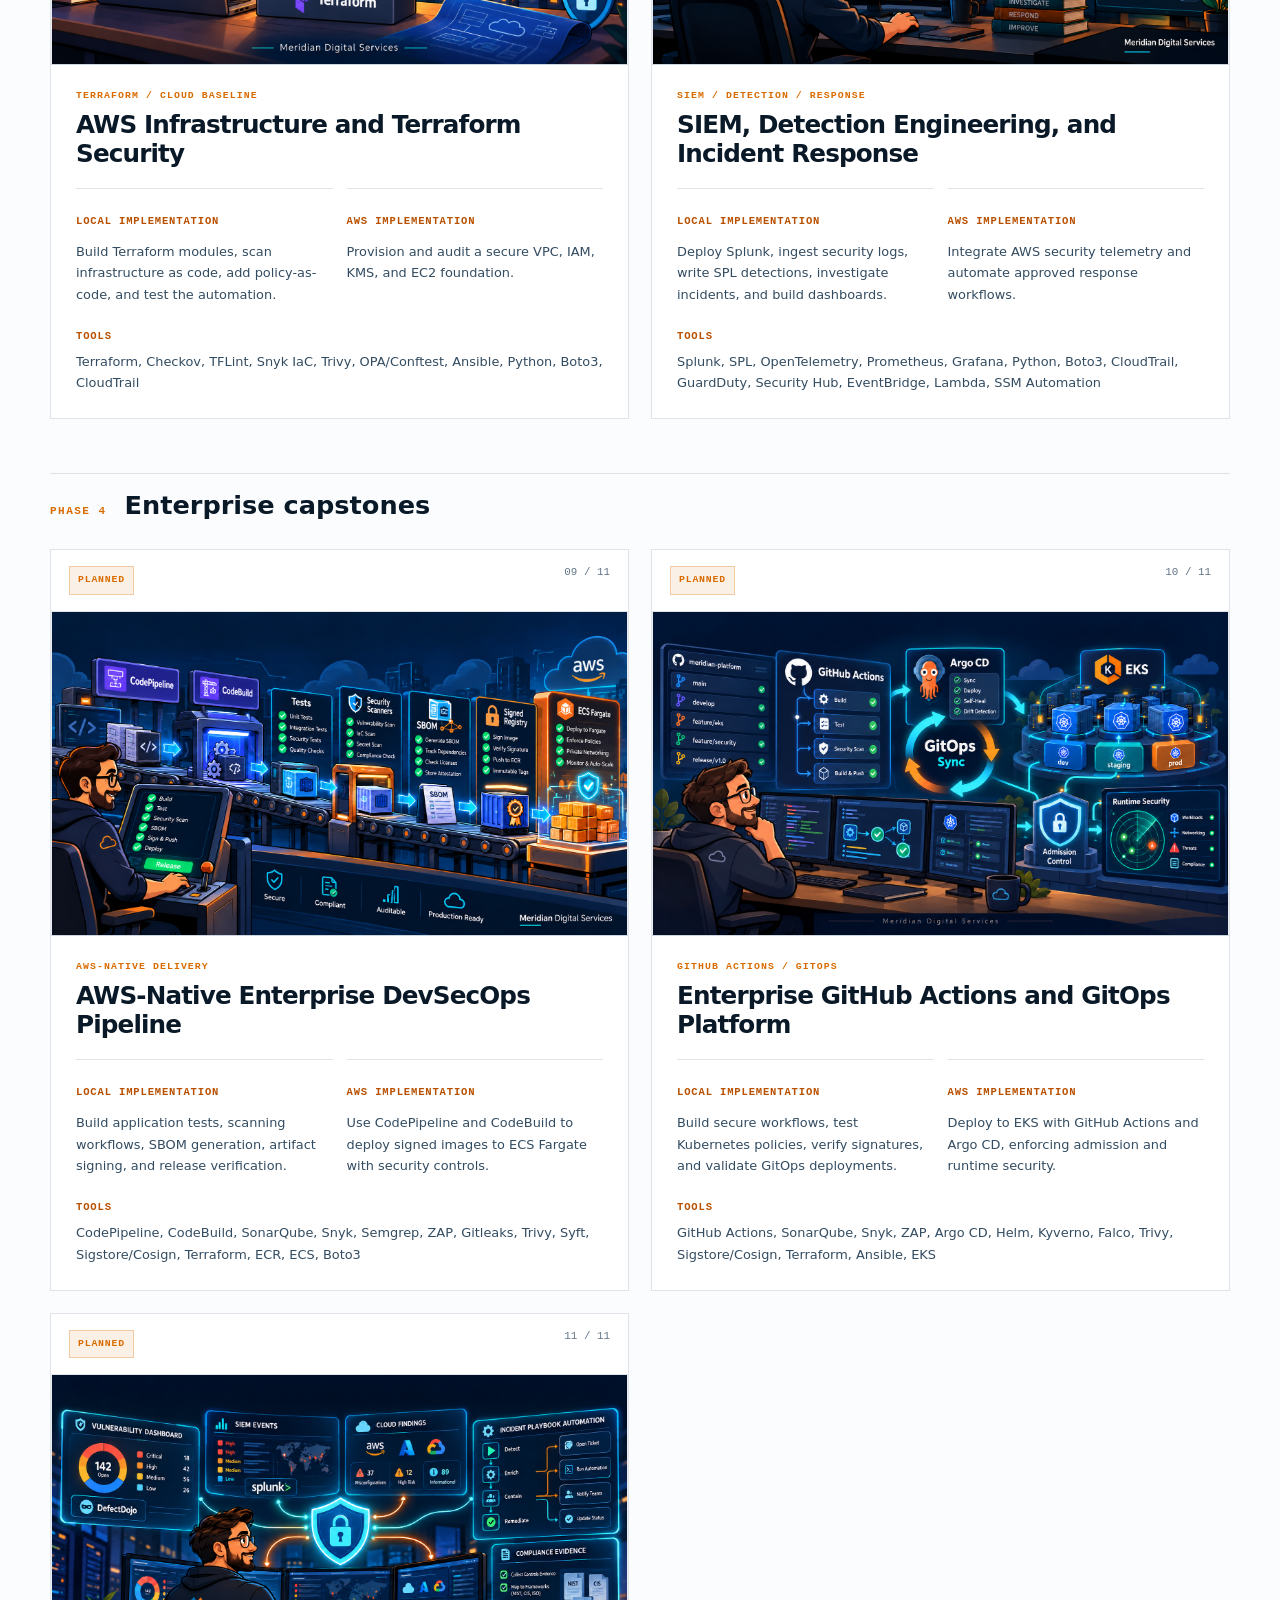
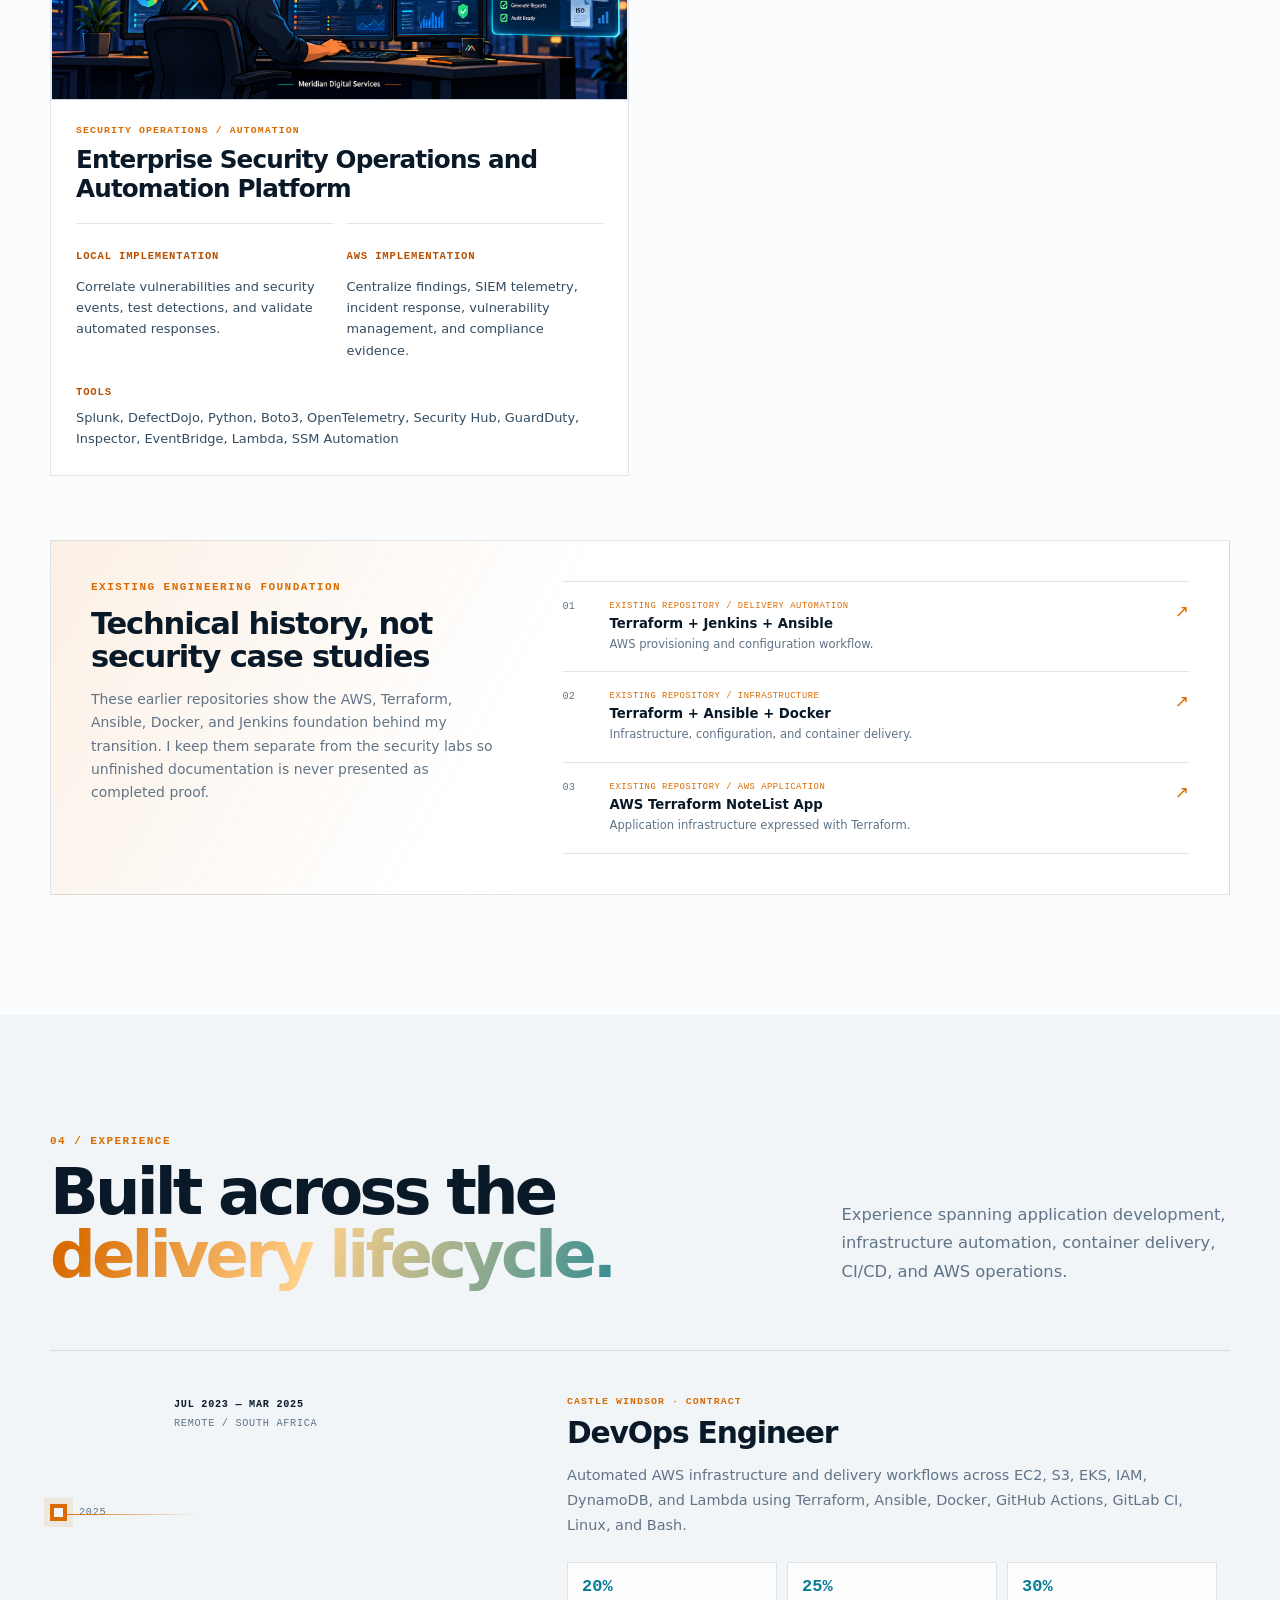
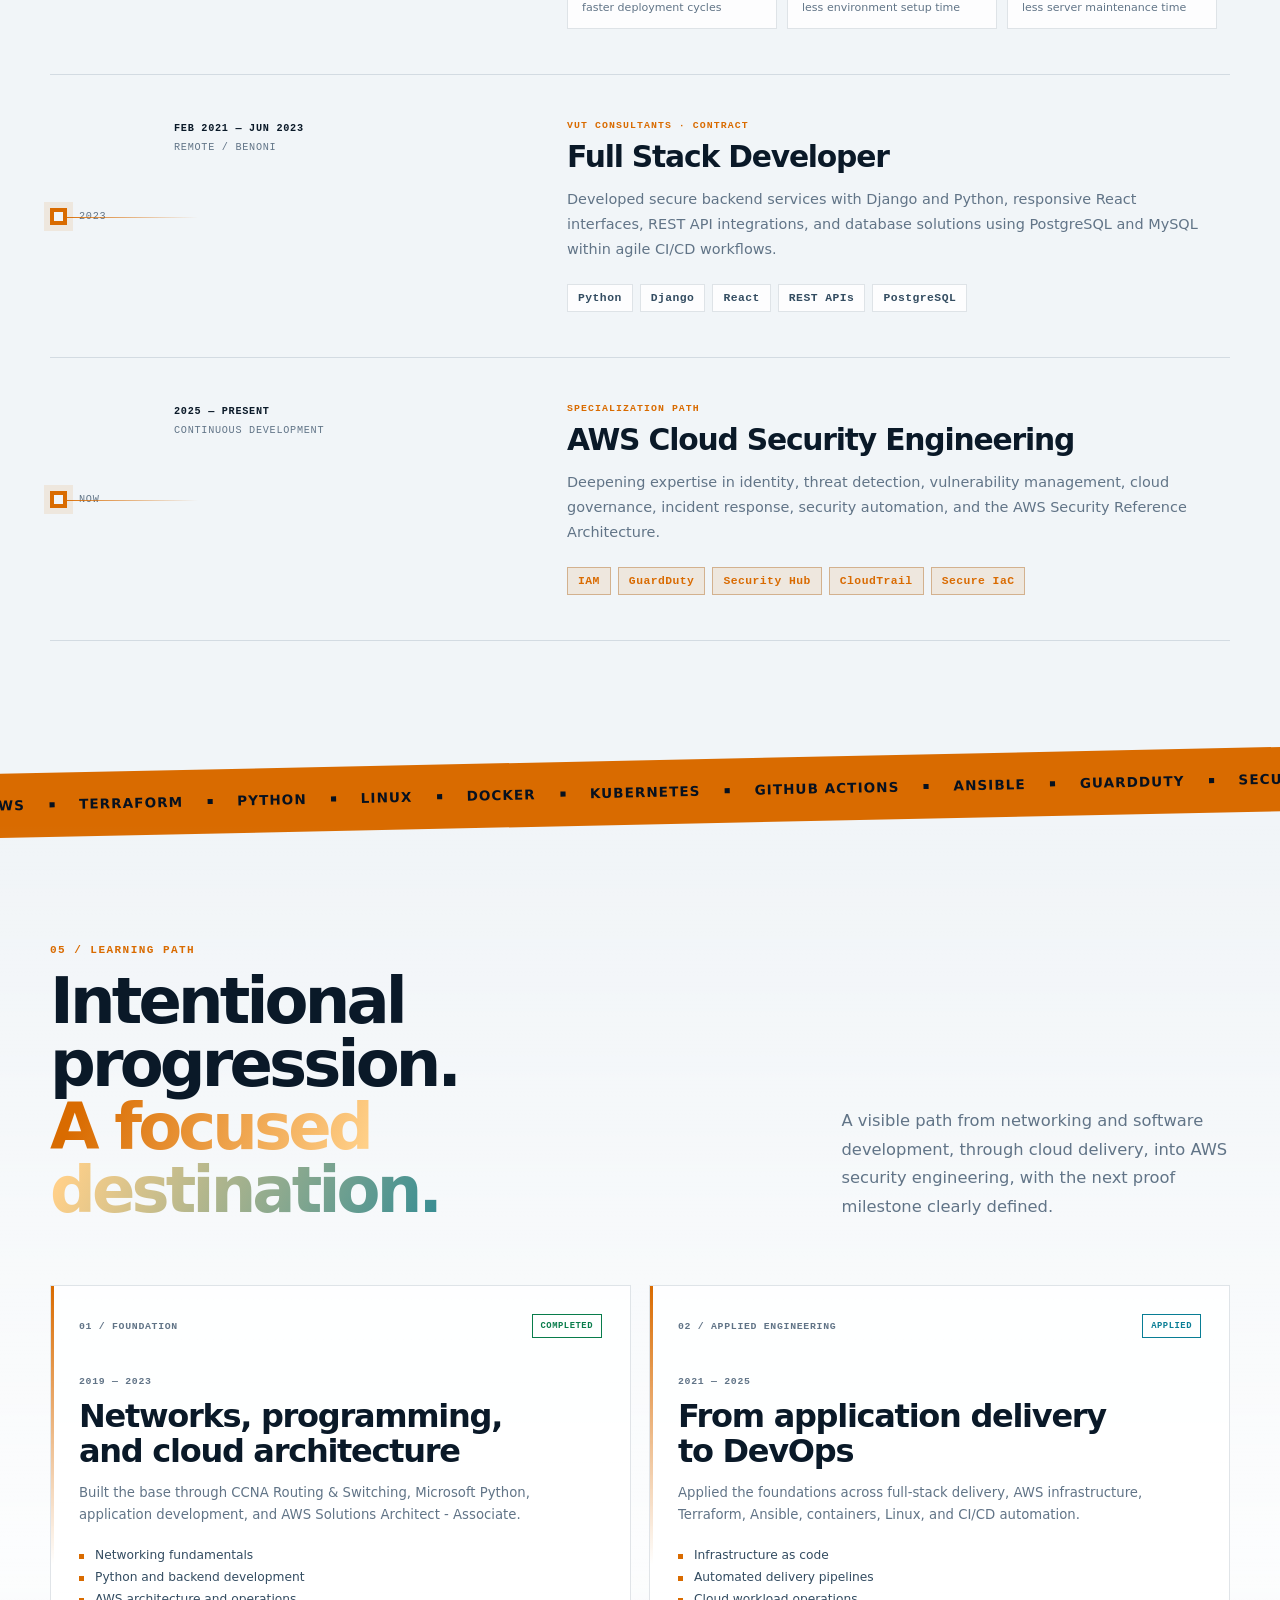
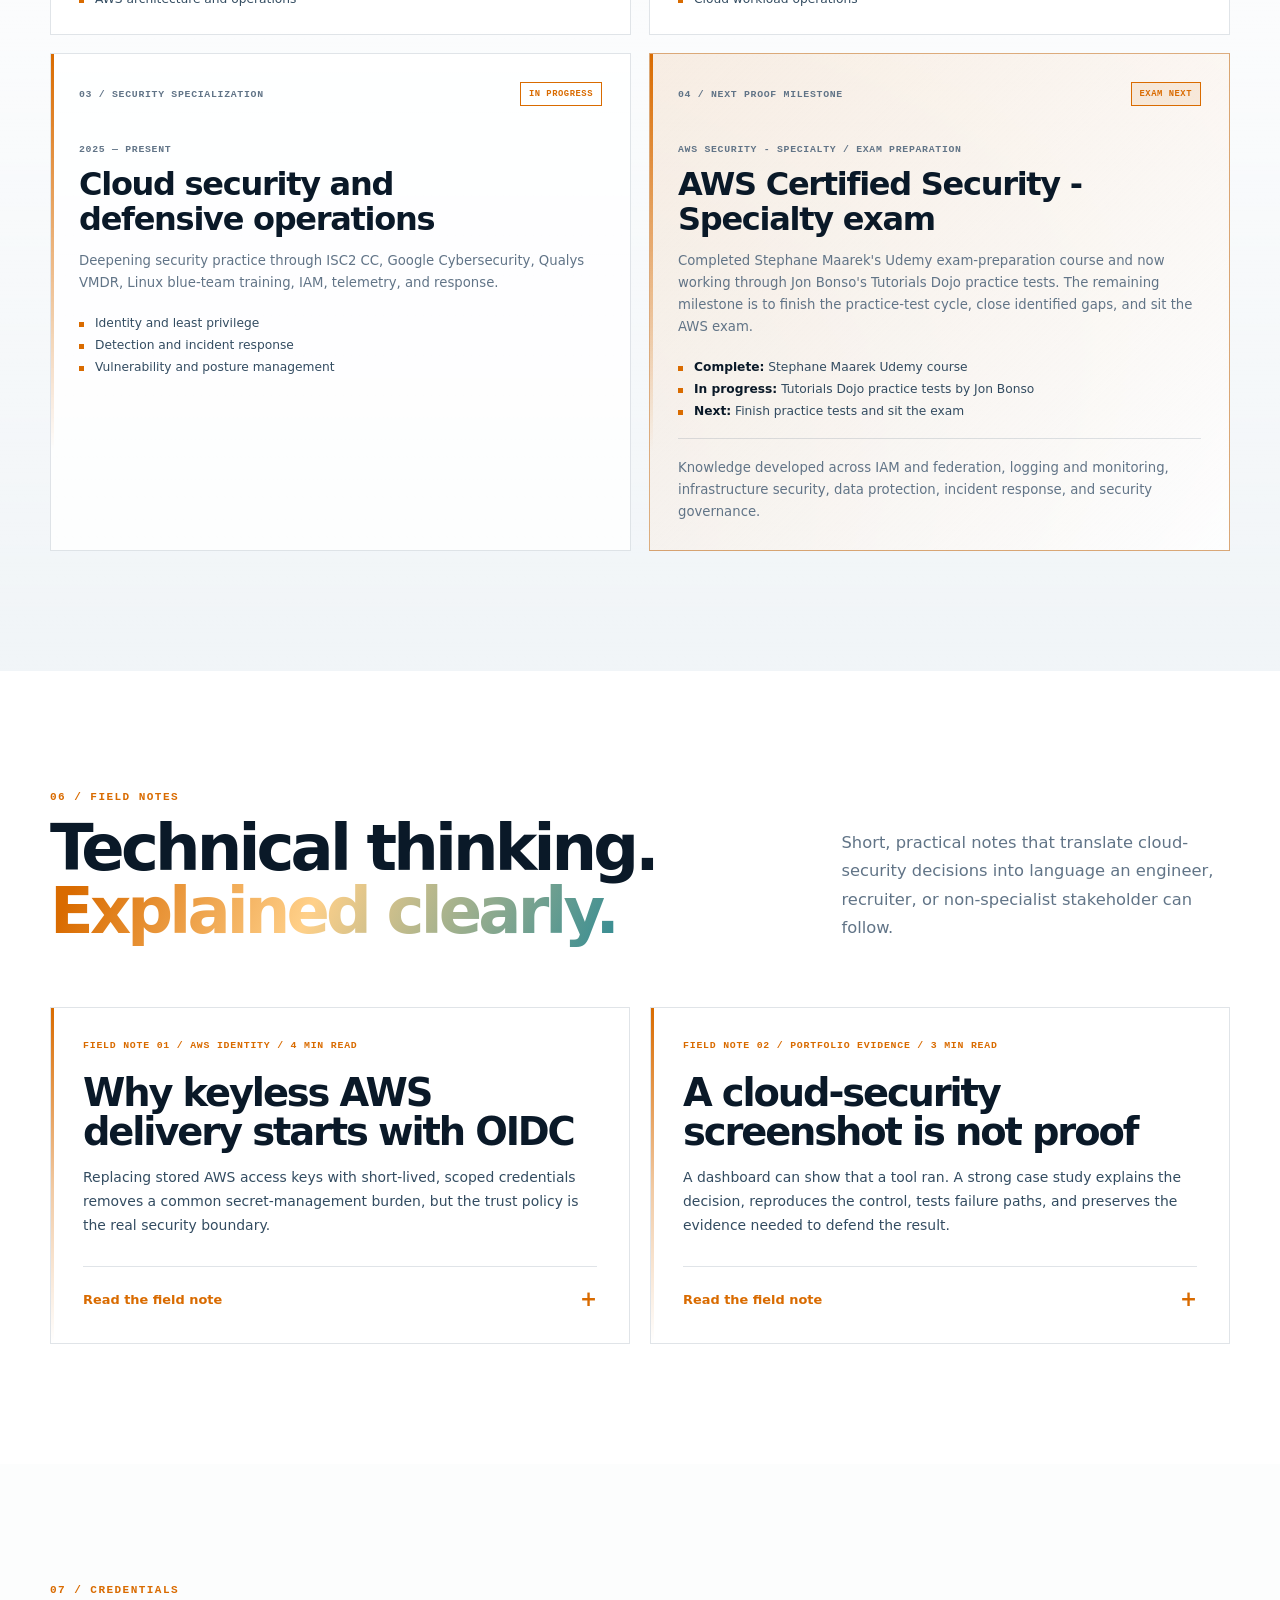
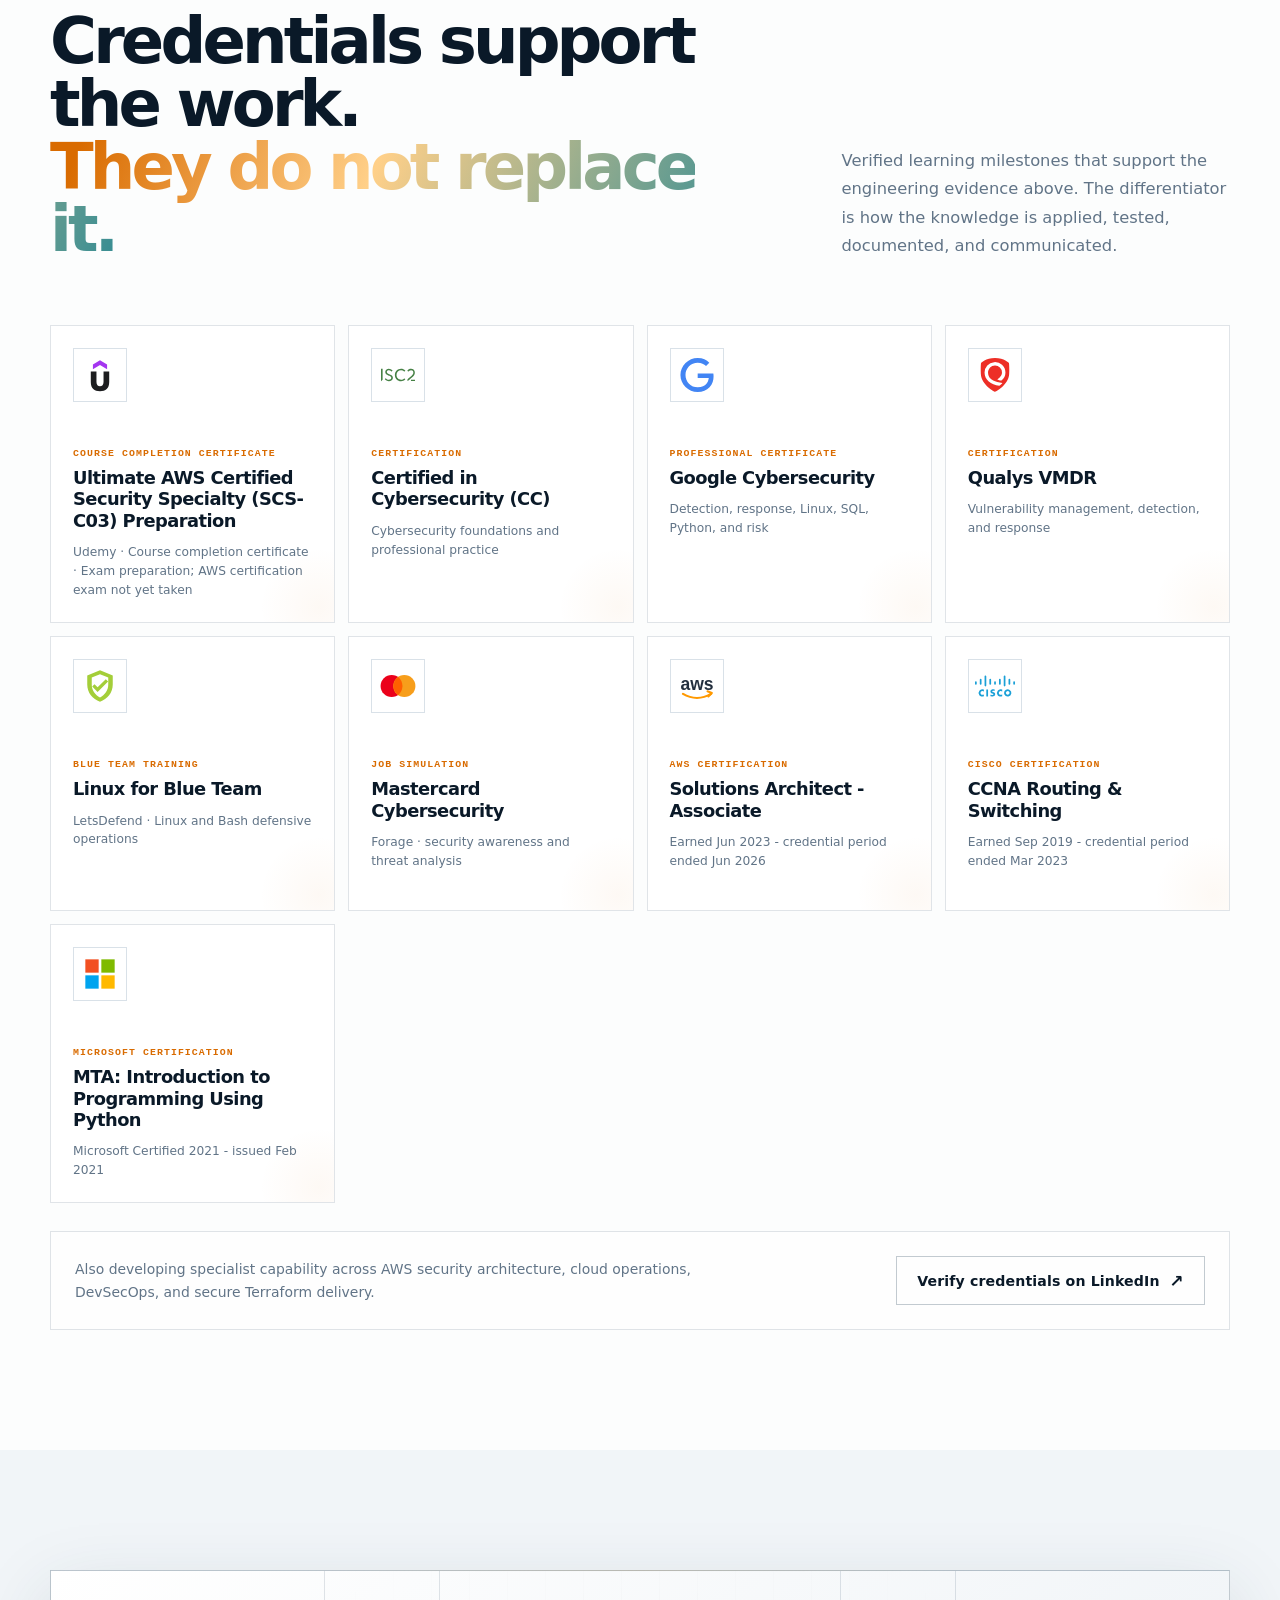
==== commit 32e2e75e: "Make application security card open local and cloud choices" ====
--- a/index.html
+++ b/index.html
@@ -184,7 +184,7 @@
                 <dd>Existing cloud delivery repositories</dd>
               </div>
               <div>
-                <dt><span class="count-up" data-target="12">0</span></dt>
+                <dt><span class="count-up" data-target="11">0</span></dt>
                 <dd>Projects in my DevSecOps roadmap</dd>
               </div>
             </dl>
@@ -497,7 +497,7 @@
             </div>
             <div class="project-grid roadmap-grid">
               <article class="project-card roadmap-card reveal" data-project-chooser="linux-hardening">
-                <div class="project-card-top"><span class="project-status">PROJECT 01A COMPLETE · EXTENSIONS PLANNED</span><span>01 / 12</span></div>
+                <div class="project-card-top"><span class="project-status">PROJECT 01A COMPLETE · EXTENSIONS PLANNED</span><span>01 / 11</span></div>
                 <div class="roadmap-project-art" role="img" aria-label="Linux servers, SSH hardening and firewall controls"><img class="roadmap-art-image" src="assets/project-art/01-linux-hardening.png?v=1" alt="" loading="lazy" decoding="async" width="1672" height="940" /></div>
                 <div class="project-card-body roadmap-card-body">
                   <p class="project-type">LINUX / HOST HARDENING</p>
@@ -510,36 +510,23 @@
                   <div class="roadmap-links"><a href="/meridian/">Read Project 01a case study ↗</a><a href="https://github.com/DelaneKay/project-01a-meridian-linux-hardening" target="_blank" rel="noreferrer">View its repository ↗</a></div>
                 </div>
               </article>
-              <article class="project-card roadmap-card reveal" data-delay="60">
-                <div class="project-card-top"><span class="project-status">PROJECT 02A COMPLETE · ASSESSMENT ONLY</span><span>02 / 12</span></div>
-                <div class="roadmap-project-art" role="img" aria-label="Web application and API security testing in an isolated local lab"><img class="roadmap-art-image" src="assets/project-art/02-application-api-security.png?v=1" alt="" loading="lazy" decoding="async" width="1672" height="940" /></div>
+              <article class="project-card roadmap-card reveal" data-project-chooser="application-security">
+                <div class="project-card-top"><span class="project-status">PROJECT 02A COMPLETE · 02B PLANNED</span><span>02 / 11</span></div>
+                <div class="roadmap-project-art" role="img" aria-label="Application and API security assessment with local and cloud project tracks"><img class="roadmap-art-image" src="assets/project-art/02-application-api-security.png?v=1" alt="" loading="lazy" decoding="async" width="1672" height="940" /></div>
                 <div class="project-card-body roadmap-card-body">
-                  <p class="project-type">APPLICATION / API SECURITY · LOCAL</p>
-                  <h3>Project 2A: SCA, SAST, DAST and API Security</h3>
+                  <p class="project-type">APPLICATION / API SECURITY</p>
+                  <h3>Application and API Security</h3>
                   <div class="roadmap-implementation-grid">
-                    <div><h4>Local implementation</h4><p>I assessed OWASP Juice Shop v20.3.0 in Docker on the hardened target server, using WSL for Snyk and OWASP ZAP, with the hardened admin node as the SSH hop. I recorded dependency, source, web, and API findings without changing the application.</p></div>
-                    <div><h4>Assessment outcome</h4><p>I documented individual findings, triage, ownership, and evidence for the development and service teams. Remediation was outside this assessment stage.</p></div>
-                  </div>
-                  <div class="roadmap-tools"><strong>Tools</strong><p>Docker, OWASP Juice Shop, Snyk Open Source, Snyk Code, OWASP ZAP, Python, GitHub Issues</p></div>
-                  <div class="roadmap-links"><a href="/project-2a/">Read Project 2A case study ↗</a><a href="https://github.com/DelaneKay/project-2a-api-security-lab" target="_blank" rel="noreferrer">View assessment repository ↗</a></div>
+                    <div><h4>Local implementation</h4><p>Completed Project 2A: I assessed OWASP Juice Shop v20.3.0 in Docker on the hardened target server, using WSL for Snyk and OWASP ZAP and the hardened admin node as the SSH hop. I documented findings without changing the application.</p></div>
+                    <div><h4>AWS implementation</h4><p>Planned Project 2B: assess a cloud-hosted application and its APIs alongside the surrounding network and AWS security controls.</p></div>
+                  </div>
+                  <div class="roadmap-tools"><strong>Tools</strong><p>Docker, OWASP Juice Shop, Snyk Open Source, Snyk Code, OWASP ZAP, Python, GitHub Issues, AWS</p></div>
+                  <div class="roadmap-links"><a href="/project-2a/">Read Project 2A local case study ↗</a><a href="https://github.com/DelaneKay/project-2a-api-security-lab" target="_blank" rel="noreferrer">View assessment repository ↗</a></div>
                 </div>
               </article>
+              
               <article class="project-card roadmap-card reveal" data-delay="120">
-                <div class="project-card-top"><span class="project-status">PROJECT 02B PLANNED</span><span>03 / 12</span></div>
-                <div class="roadmap-project-art" role="img" aria-label="Planned cloud application and API security assessment"><img class="roadmap-art-image" src="assets/project-art/02-application-api-security.png?v=1" alt="" loading="lazy" decoding="async" width="1672" height="940" /></div>
-                <div class="project-card-body roadmap-card-body">
-                  <p class="project-type">APPLICATION / API SECURITY · CLOUD</p>
-                  <h3>Project 2B: Cloud Application and API Security</h3>
-                  <div class="roadmap-implementation-grid">
-                    <div><h4>Local implementation</h4><p>Project 2A is the completed local assessment and provides the testing and reporting baseline for this separate cloud track.</p></div>
-                    <div><h4>AWS implementation</h4><p>Planned assessment of an isolated cloud-hosted application and its APIs, including the surrounding network and AWS security controls.</p></div>
-                  </div>
-                  <div class="roadmap-tools"><strong>Tools</strong><p>OWASP ZAP, Snyk, Docker, AWS, IAM, VPC security controls, AWS WAF</p></div>
-                  <div class="roadmap-links"><a href="/project-2a/">View the completed local Project 2A ↗</a></div>
-                </div>
-              </article>
-              <article class="project-card roadmap-card reveal" data-delay="120">
-                <div class="project-card-top"><span class="project-status">PLANNED</span><span>04 / 12</span></div>
+                <div class="project-card-top"><span class="project-status">PLANNED</span><span>03 / 11</span></div>
                 <div class="roadmap-project-art" role="img" aria-label="Secure CI/CD pipeline with build, test, scan and deploy stages"><img class="roadmap-art-image" src="assets/project-art/03-secure-cicd-pipeline.png?v=1" alt="" loading="lazy" decoding="async" width="1672" height="940" /></div>
                 <div class="project-card-body roadmap-card-body">
                   <p class="project-type">SECURE DELIVERY / CI/CD</p>
@@ -561,7 +548,7 @@
             </div>
             <div class="project-grid roadmap-grid">
               <article class="project-card roadmap-card reveal">
-                <div class="project-card-top"><span class="project-status">PLANNED</span><span>05 / 12</span></div>
+                <div class="project-card-top"><span class="project-status">PLANNED</span><span>04 / 11</span></div>
                 <div class="roadmap-project-art" role="img" aria-label="Software supply chain with software package, signed container and verification record"><img class="roadmap-art-image" src="assets/project-art/04-software-supply-chain.png?v=1" alt="" loading="lazy" decoding="async" width="1672" height="940" /></div>
                 <div class="project-card-body roadmap-card-body">
                   <p class="project-type">ARTIFACT INTEGRITY / PROVENANCE</p>
@@ -574,7 +561,7 @@
                 </div>
               </article>
               <article class="project-card roadmap-card reveal" data-delay="60">
-                <div class="project-card-top"><span class="project-status">PLANNED · QUALYS VMDR INCLUDED</span><span>06 / 12</span></div>
+                <div class="project-card-top"><span class="project-status">PLANNED · QUALYS VMDR INCLUDED</span><span>05 / 11</span></div>
                 <div class="roadmap-project-art" role="img" aria-label="Vulnerability management dashboard with scanner findings and severity scores"><img class="roadmap-art-image" src="assets/project-art/05-vulnerability-management.png?v=1" alt="" loading="lazy" decoding="async" width="1672" height="940" /></div>
                 <div class="project-card-body roadmap-card-body">
                   <p class="project-type">FINDINGS / REMEDIATION</p>
@@ -587,7 +574,7 @@
                 </div>
               </article>
               <article class="project-card roadmap-card reveal" data-delay="120">
-                <div class="project-card-top"><span class="project-status">PLANNED</span><span>07 / 12</span></div>
+                <div class="project-card-top"><span class="project-status">PLANNED</span><span>06 / 11</span></div>
                 <div class="roadmap-project-art" role="img" aria-label="Docker containers and Kubernetes workload security"><img class="roadmap-art-image" src="assets/project-art/06-docker-kubernetes.png?v=1" alt="" loading="lazy" decoding="async" width="1672" height="940" /></div>
                 <div class="project-card-body roadmap-card-body">
                   <p class="project-type">CONTAINERS / KUBERNETES</p>
@@ -609,7 +596,7 @@
             </div>
             <div class="project-grid roadmap-grid">
               <article class="project-card roadmap-card reveal">
-                <div class="project-card-top"><span class="project-status">PLANNED</span><span>08 / 12</span></div>
+                <div class="project-card-top"><span class="project-status">PLANNED</span><span>07 / 11</span></div>
                 <div class="roadmap-project-art" role="img" aria-label="AWS infrastructure and Terraform security"><img class="roadmap-art-image" src="assets/project-art/07-aws-terraform.png?v=1" alt="" loading="lazy" decoding="async" width="1672" height="940" /></div>
                 <div class="project-card-body roadmap-card-body">
                   <p class="project-type">TERRAFORM / CLOUD BASELINE</p>
@@ -622,7 +609,7 @@
                 </div>
               </article>
               <article class="project-card roadmap-card reveal" data-delay="60">
-                <div class="project-card-top"><span class="project-status">PLANNED</span><span>09 / 12</span></div>
+                <div class="project-card-top"><span class="project-status">PLANNED</span><span>08 / 11</span></div>
                 <div class="roadmap-project-art" role="img" aria-label="SIEM dashboards and security event investigation"><img class="roadmap-art-image" src="assets/project-art/08-siem-detection.png?v=1" alt="" loading="lazy" decoding="async" width="1672" height="940" /></div>
                 <div class="project-card-body roadmap-card-body">
                   <p class="project-type">SIEM / DETECTION / RESPONSE</p>
@@ -644,7 +631,7 @@
             </div>
             <div class="project-grid roadmap-grid">
               <article class="project-card roadmap-card reveal">
-                <div class="project-card-top"><span class="project-status">PLANNED</span><span>10 / 12</span></div>
+                <div class="project-card-top"><span class="project-status">PLANNED</span><span>09 / 11</span></div>
                 <div class="roadmap-project-art" role="img" aria-label="AWS native secure build and deployment pipeline"><img class="roadmap-art-image" src="assets/project-art/09-aws-native-pipeline.png?v=1" alt="" loading="lazy" decoding="async" width="1672" height="940" /></div>
                 <div class="project-card-body roadmap-card-body">
                   <p class="project-type">AWS-NATIVE DELIVERY</p>
@@ -657,7 +644,7 @@
                 </div>
               </article>
               <article class="project-card roadmap-card reveal" data-delay="60">
-                <div class="project-card-top"><span class="project-status">PLANNED</span><span>11 / 12</span></div>
+                <div class="project-card-top"><span class="project-status">PLANNED</span><span>10 / 11</span></div>
                 <div class="roadmap-project-art" role="img" aria-label="GitHub Actions, GitOps and Kubernetes platform"><img class="roadmap-art-image" src="assets/project-art/10-github-gitops.png?v=1" alt="" loading="lazy" decoding="async" width="1672" height="940" /></div>
                 <div class="project-card-body roadmap-card-body">
                   <p class="project-type">GITHUB ACTIONS / GITOPS</p>
@@ -670,7 +657,7 @@
                 </div>
               </article>
               <article class="project-card roadmap-card reveal" data-delay="120">
-                <div class="project-card-top"><span class="project-status">PLANNED</span><span>12 / 12</span></div>
+                <div class="project-card-top"><span class="project-status">PLANNED</span><span>11 / 11</span></div>
                 <div class="roadmap-project-art" role="img" aria-label="Security operations dashboards and incident response automation"><img class="roadmap-art-image" src="assets/project-art/11-security-operations.png?v=1" alt="" loading="lazy" decoding="async" width="1672" height="940" /></div>
                 <div class="project-card-body roadmap-card-body">
                   <p class="project-type">SECURITY OPERATIONS / AUTOMATION</p>
@@ -1169,6 +1156,33 @@
       </div>
     </dialog>
 
+    <dialog class="project-choice-dialog" id="application-security-choice" aria-labelledby="application-security-choice-title">
+      <div class="project-choice-shell">
+        <div class="project-choice-heading">
+          <div>
+            <p class="dialog-index">PROJECT 02 / CHOOSE AN IMPLEMENTATION</p>
+            <h2 id="application-security-choice-title">Application and API Security</h2>
+            <p class="project-choice-intro">I split this project into the completed local lab and a planned AWS assessment.</p>
+          </div>
+          <button class="dialog-close project-choice-close" type="button" aria-label="Close project choices">×</button>
+        </div>
+        <div class="project-choice-grid">
+          <a class="project-choice-card" href="/project-2a/">
+            <div class="project-choice-top"><span>PROJECT 02A</span><span class="project-choice-status is-complete">COMPLETE</span></div>
+            <h3>Local Juice Shop lab</h3>
+            <p>Review the SCA, white-box SAST, black-box DAST, and API security assessment of Juice Shop running in Docker on the isolated target server.</p>
+            <span class="project-choice-link">Open local case study <span aria-hidden="true">↗</span></span>
+          </a>
+          <article class="project-choice-card">
+            <div class="project-choice-top"><span>PROJECT 02B</span><span class="project-choice-status">PLANNED</span></div>
+            <h3>Cloud application assessment</h3>
+            <p>Planned AWS track covering a cloud-hosted application, its APIs, and the network and cloud security controls around it.</p>
+            <span class="project-choice-link">AWS project planned</span>
+          </article>
+        </div>
+      </div>
+    </dialog>
+
     <dialog class="project-dialog" id="project-dialog">
       <div class="dialog-shell">
         <div class="dialog-top">
@@ -1228,33 +1242,35 @@
       </div>
     </noscript>
     <script>
-      const linuxHardeningChoice = document.querySelector("#linux-hardening-choice");
-      const choiceCloseButton = linuxHardeningChoice?.querySelector(".project-choice-close");
-
-      choiceCloseButton?.addEventListener("click", () => linuxHardeningChoice.close());
-      linuxHardeningChoice?.addEventListener("click", (event) => {
-        if (event.target === linuxHardeningChoice) linuxHardeningChoice.close();
+      document.querySelectorAll(".project-choice-dialog").forEach((dialog) => {
+        dialog.querySelector(".project-choice-close")?.addEventListener("click", () => dialog.close());
+        dialog.addEventListener("click", (event) => {
+          if (event.target === dialog) dialog.close();
+        });
       });
 
       document.querySelectorAll(".project-card").forEach((card) => {
-        const chooser = card.matches('[data-project-chooser="linux-hardening"]');
+        const chooserKey = card.dataset.projectChooser;
+        const choiceDialog = chooserKey
+          ? document.querySelector(`#${chooserKey}-choice`)
+          : null;
         const walkthrough = card.querySelector('a[href="/meridian/"]');
         const buildBrief = card.querySelector(".project-open[data-project]");
         const title = card.querySelector("h3")?.textContent.trim();
-        if (!chooser && !walkthrough && !buildBrief) return;
+        if (!chooserKey && !walkthrough && !buildBrief) return;
 
         card.dataset.cardClickable = "true";
         card.tabIndex = 0;
-        card.setAttribute("role", chooser || !walkthrough ? "button" : "link");
+        card.setAttribute("role", chooserKey || !walkthrough ? "button" : "link");
         card.setAttribute(
           "aria-label",
-          chooser ? `Choose a local or AWS implementation for ${title}` :
+          chooserKey ? `Choose a local or cloud implementation for ${title}` :
             walkthrough ? `Open the ${title} project walkthrough` : `Open the ${title} build brief`,
         );
 
         const activateCard = () => {
-          if (chooser) {
-            linuxHardeningChoice?.showModal();
+          if (chooserKey) {
+            choiceDialog?.showModal();
           } else if (walkthrough) {
             window.location.href = walkthrough.href;
           } else {
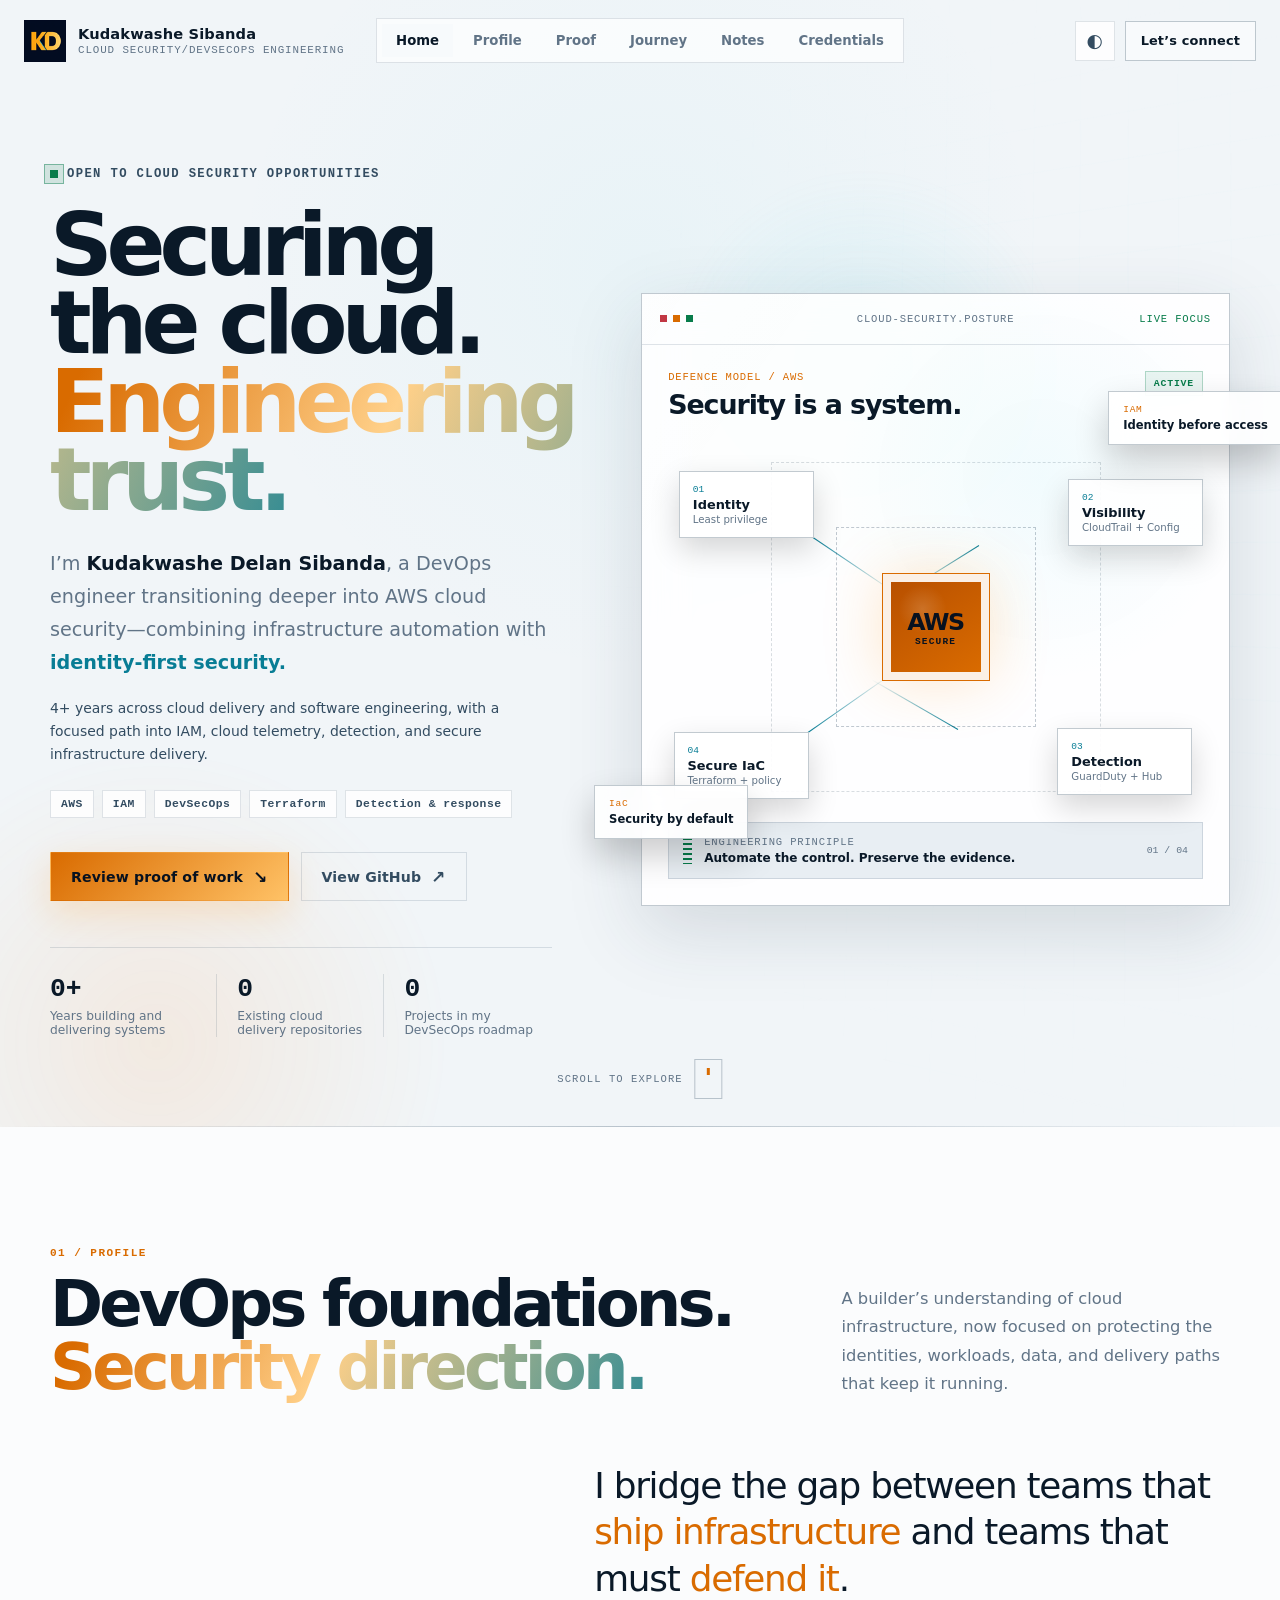
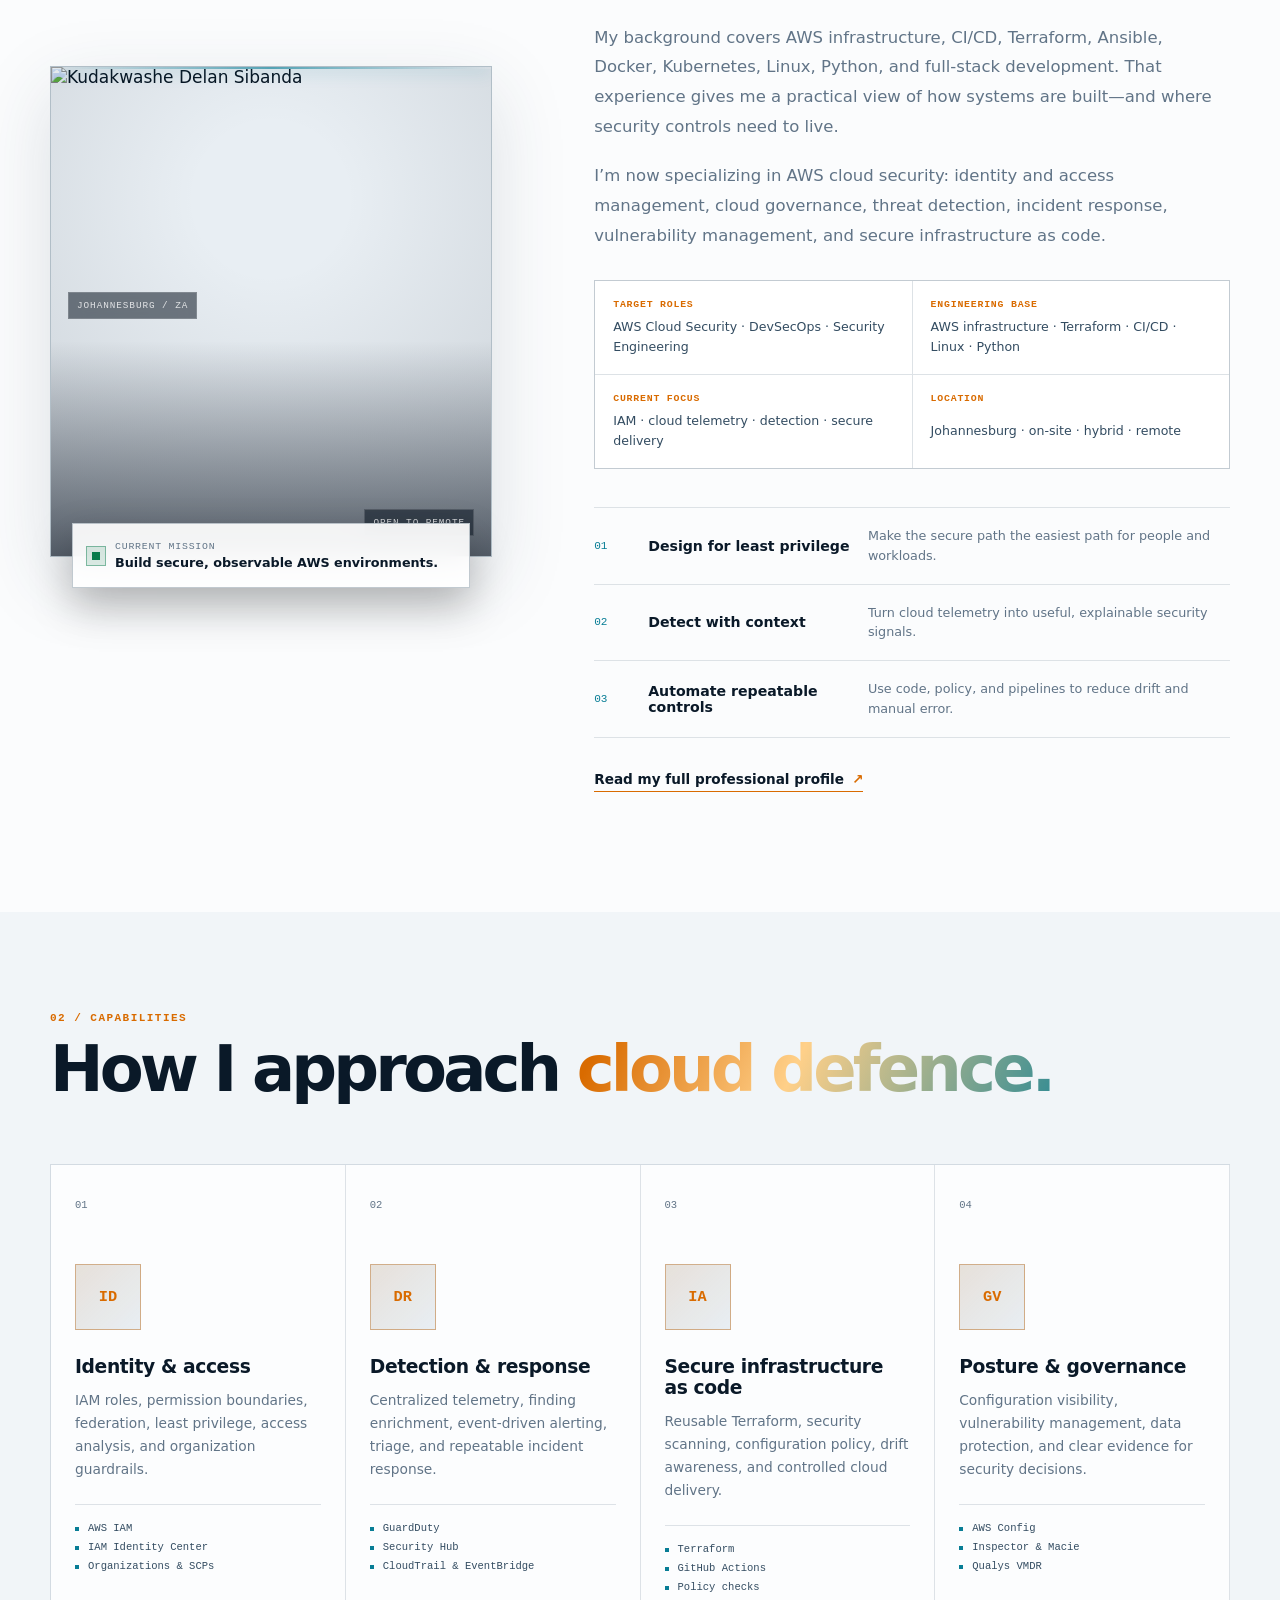
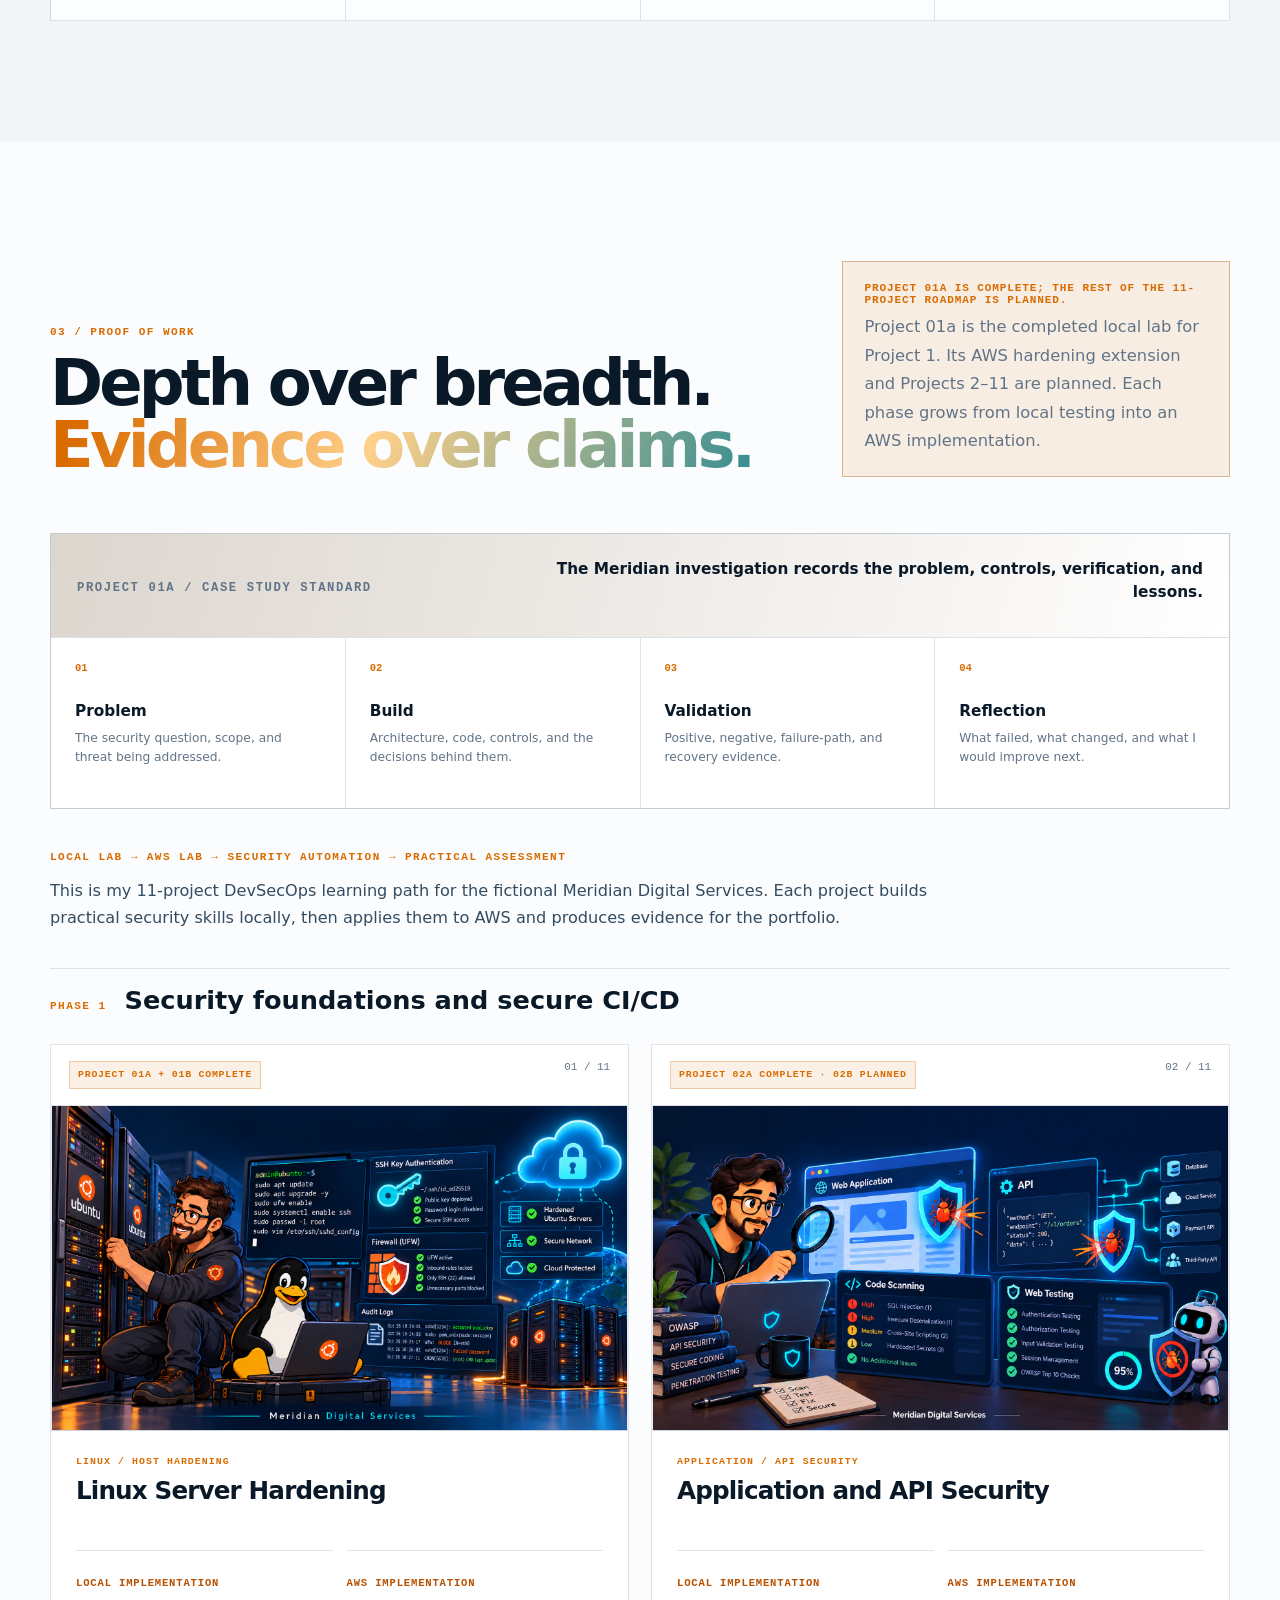
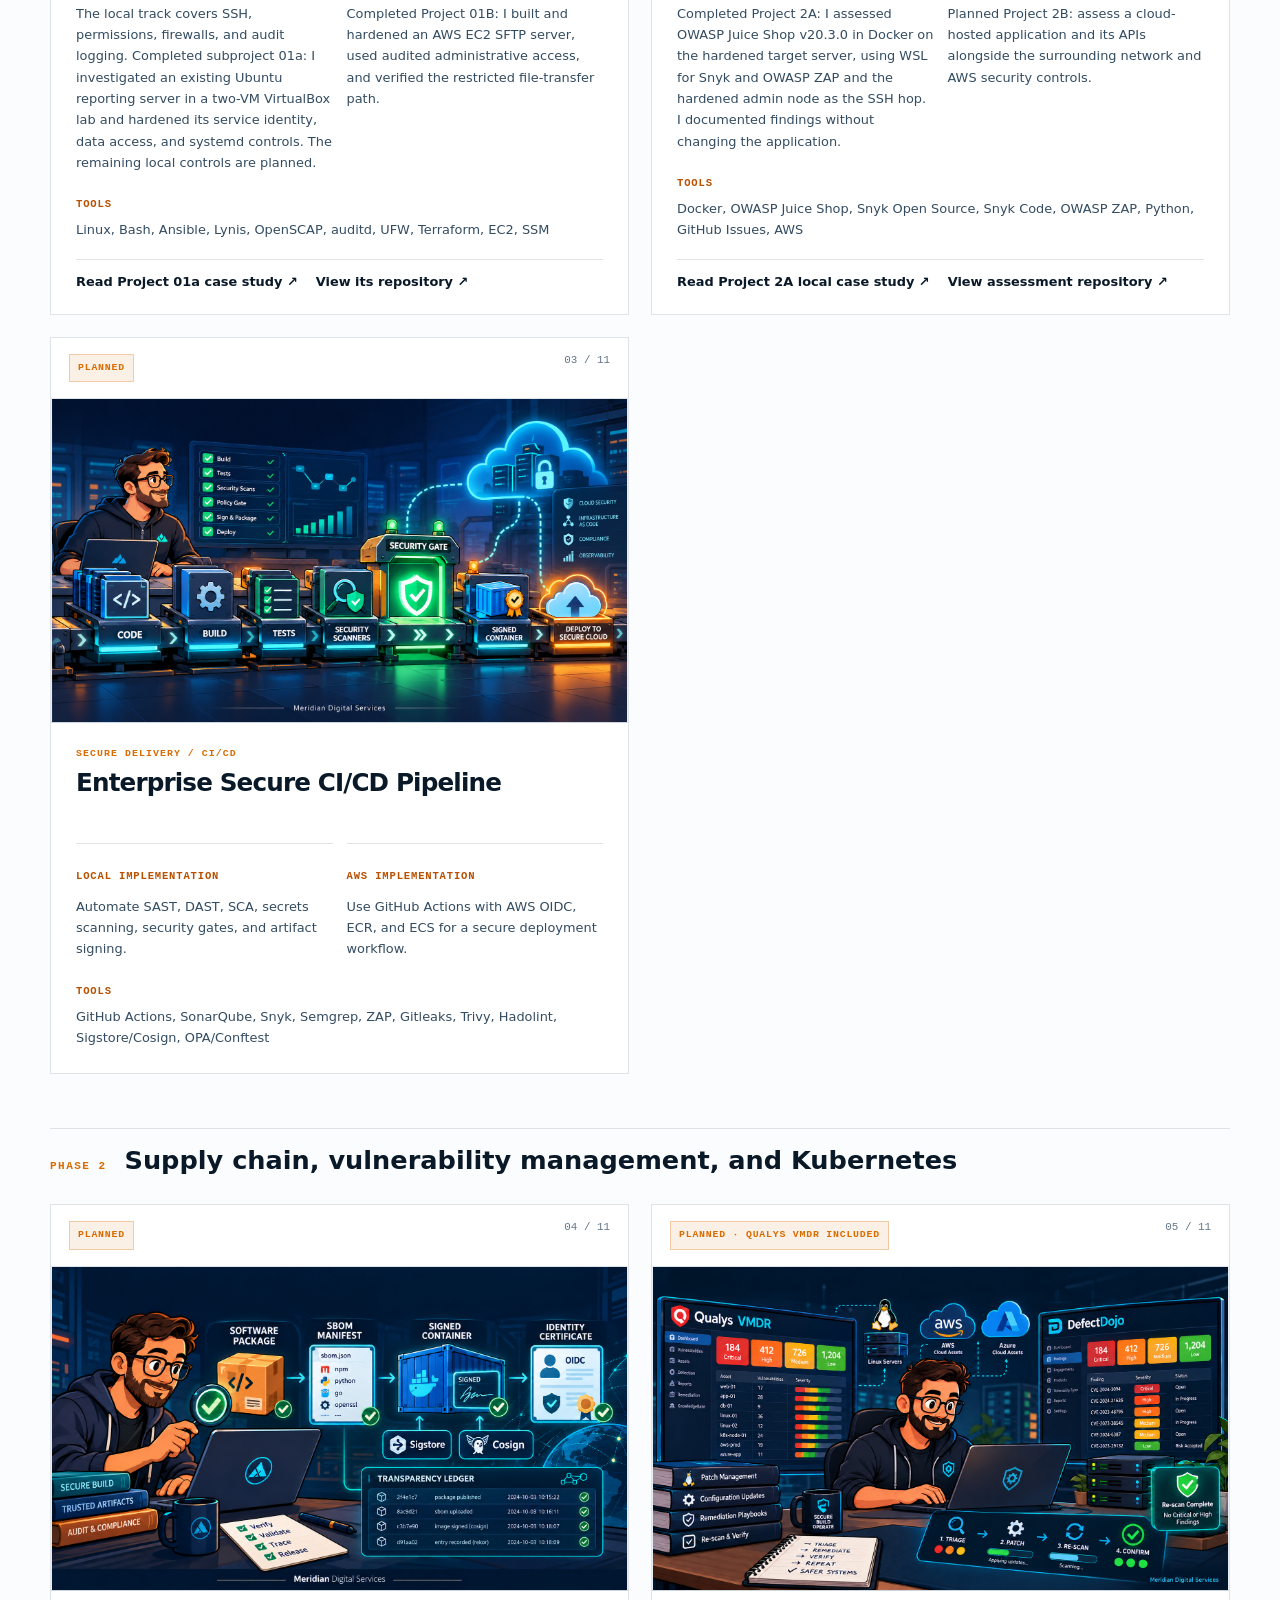
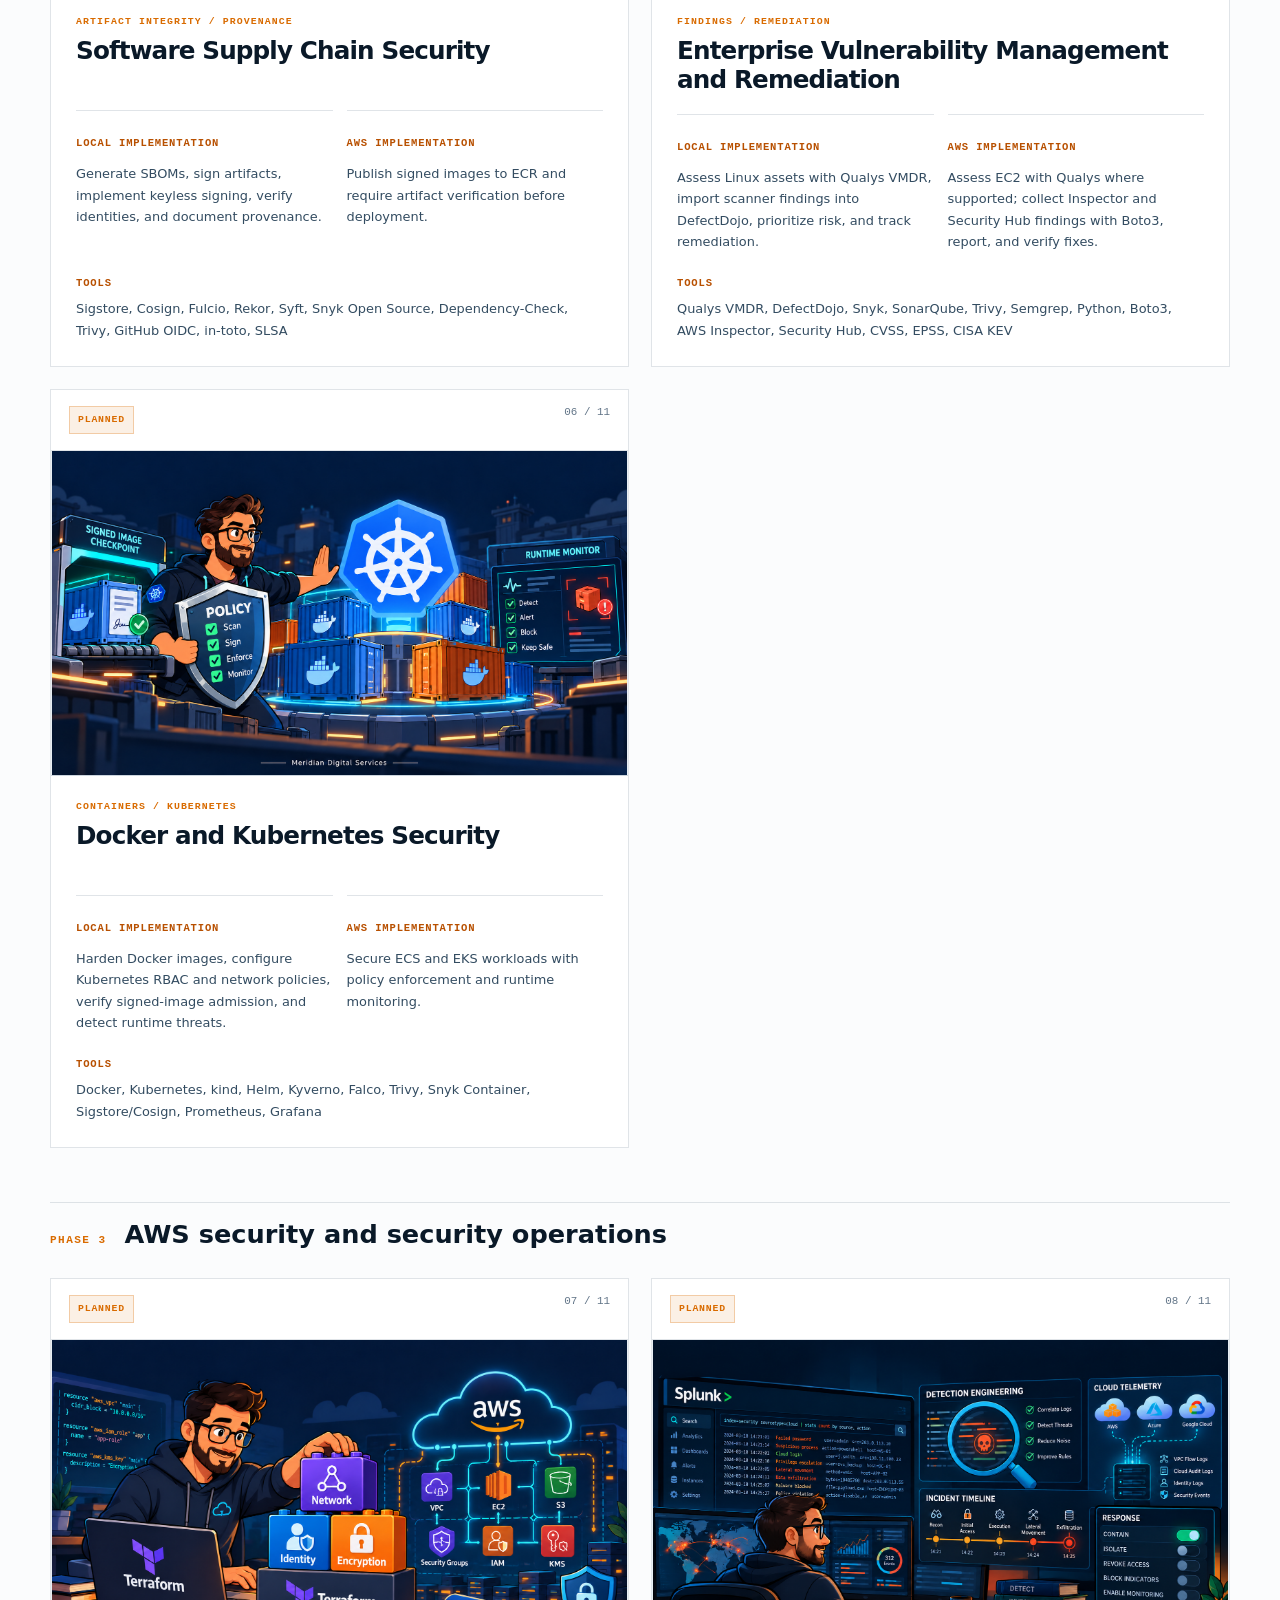
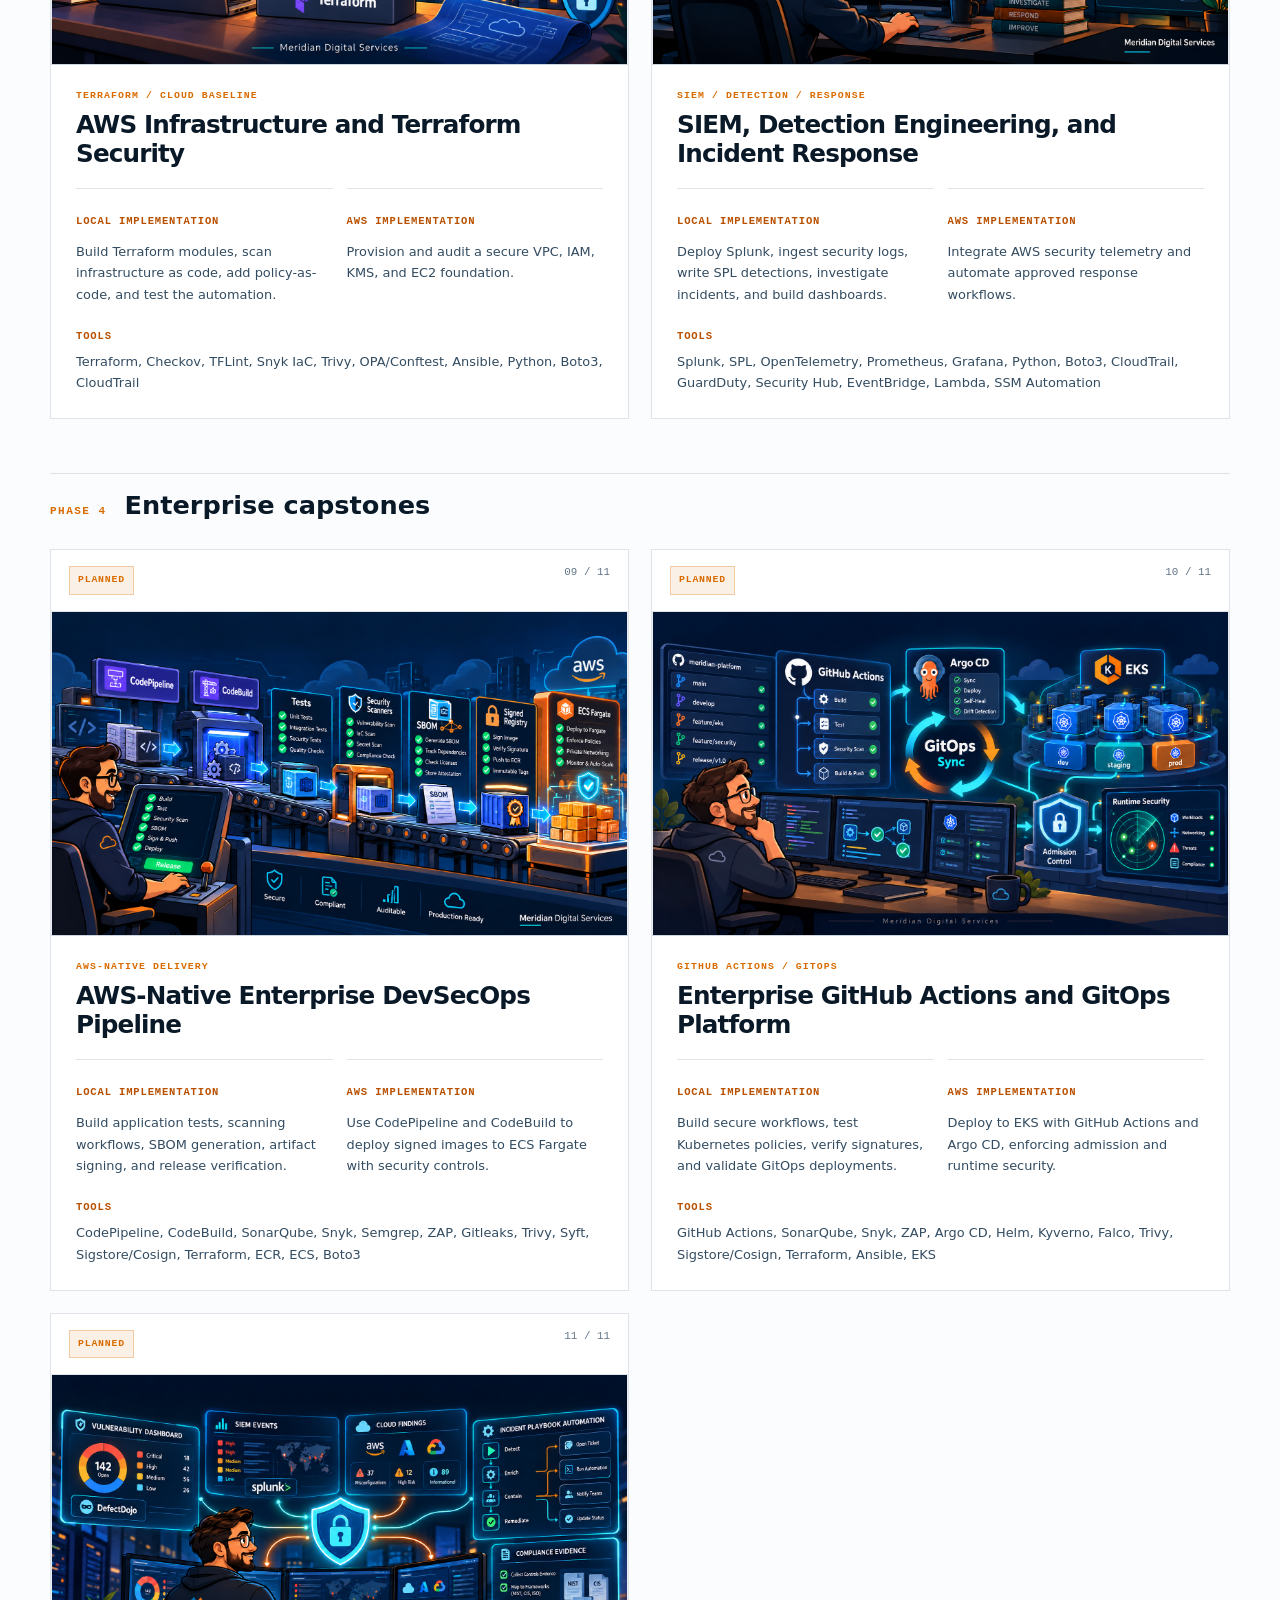
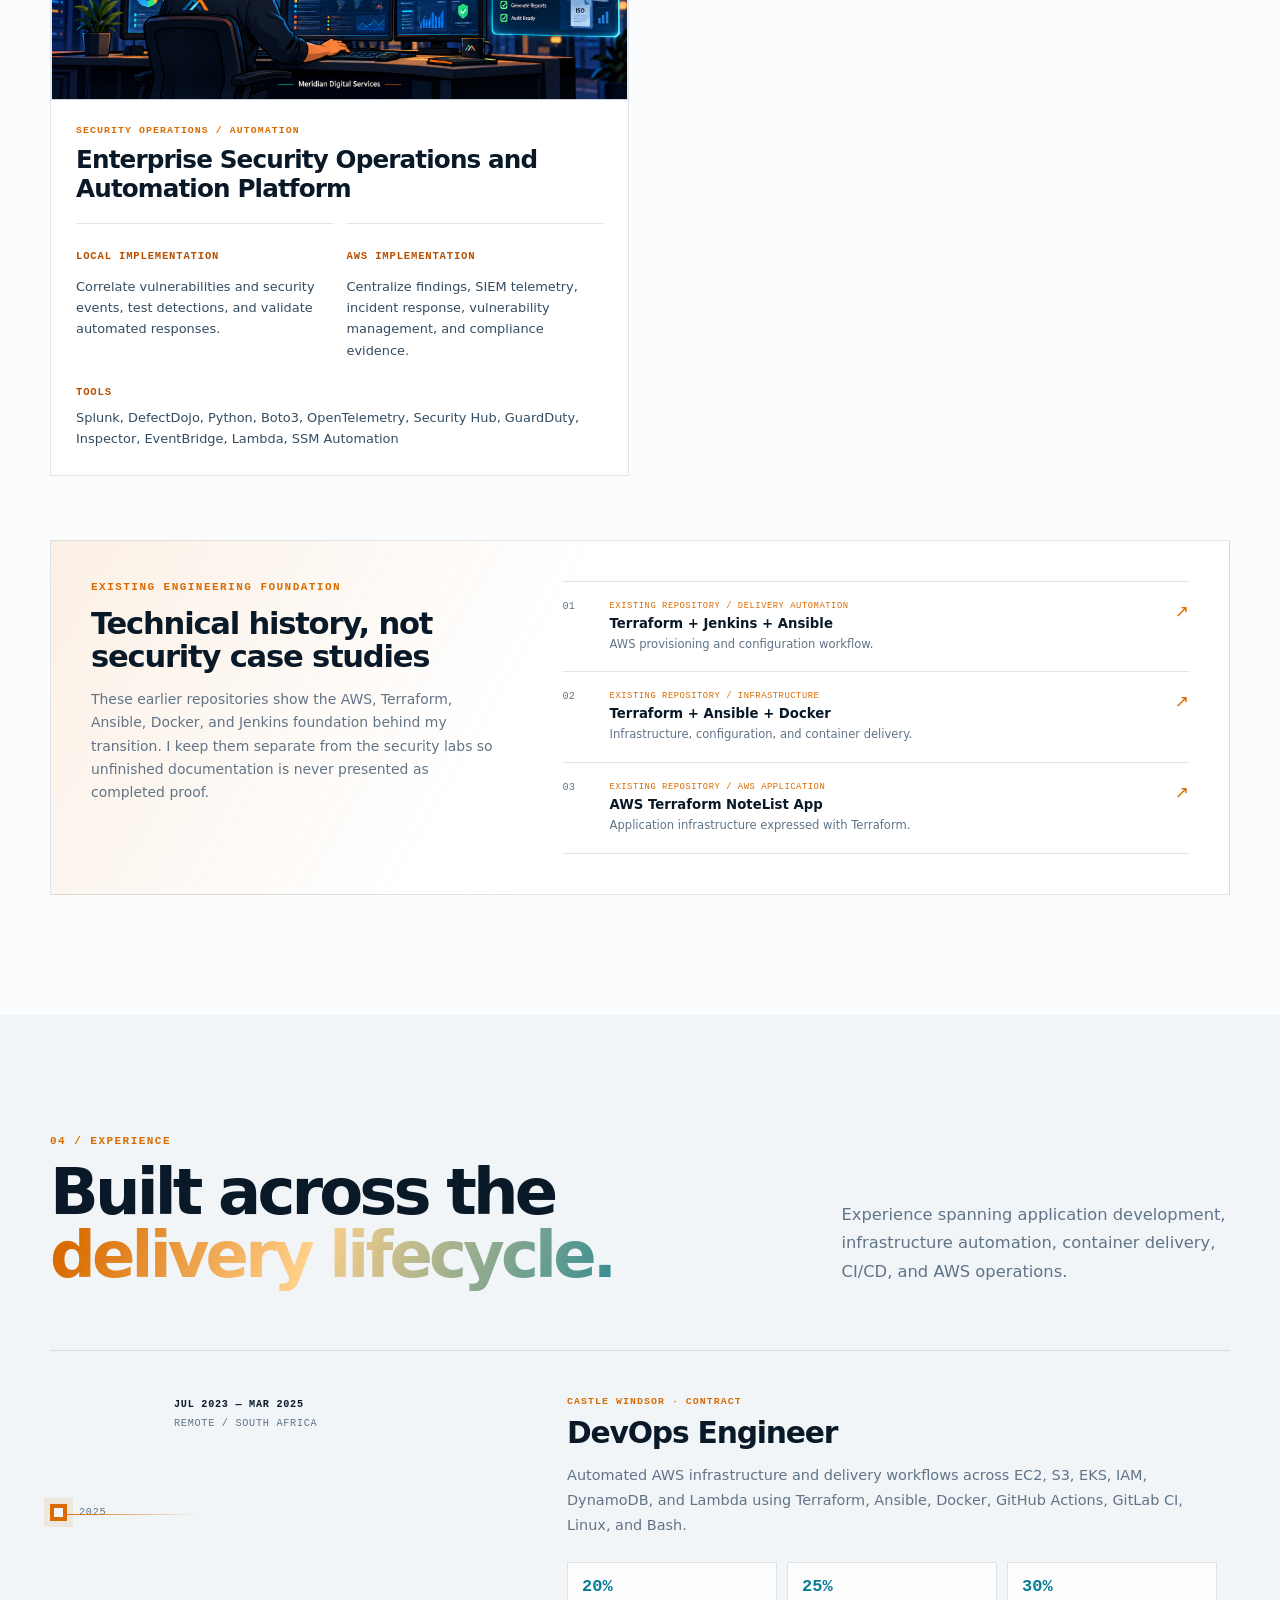
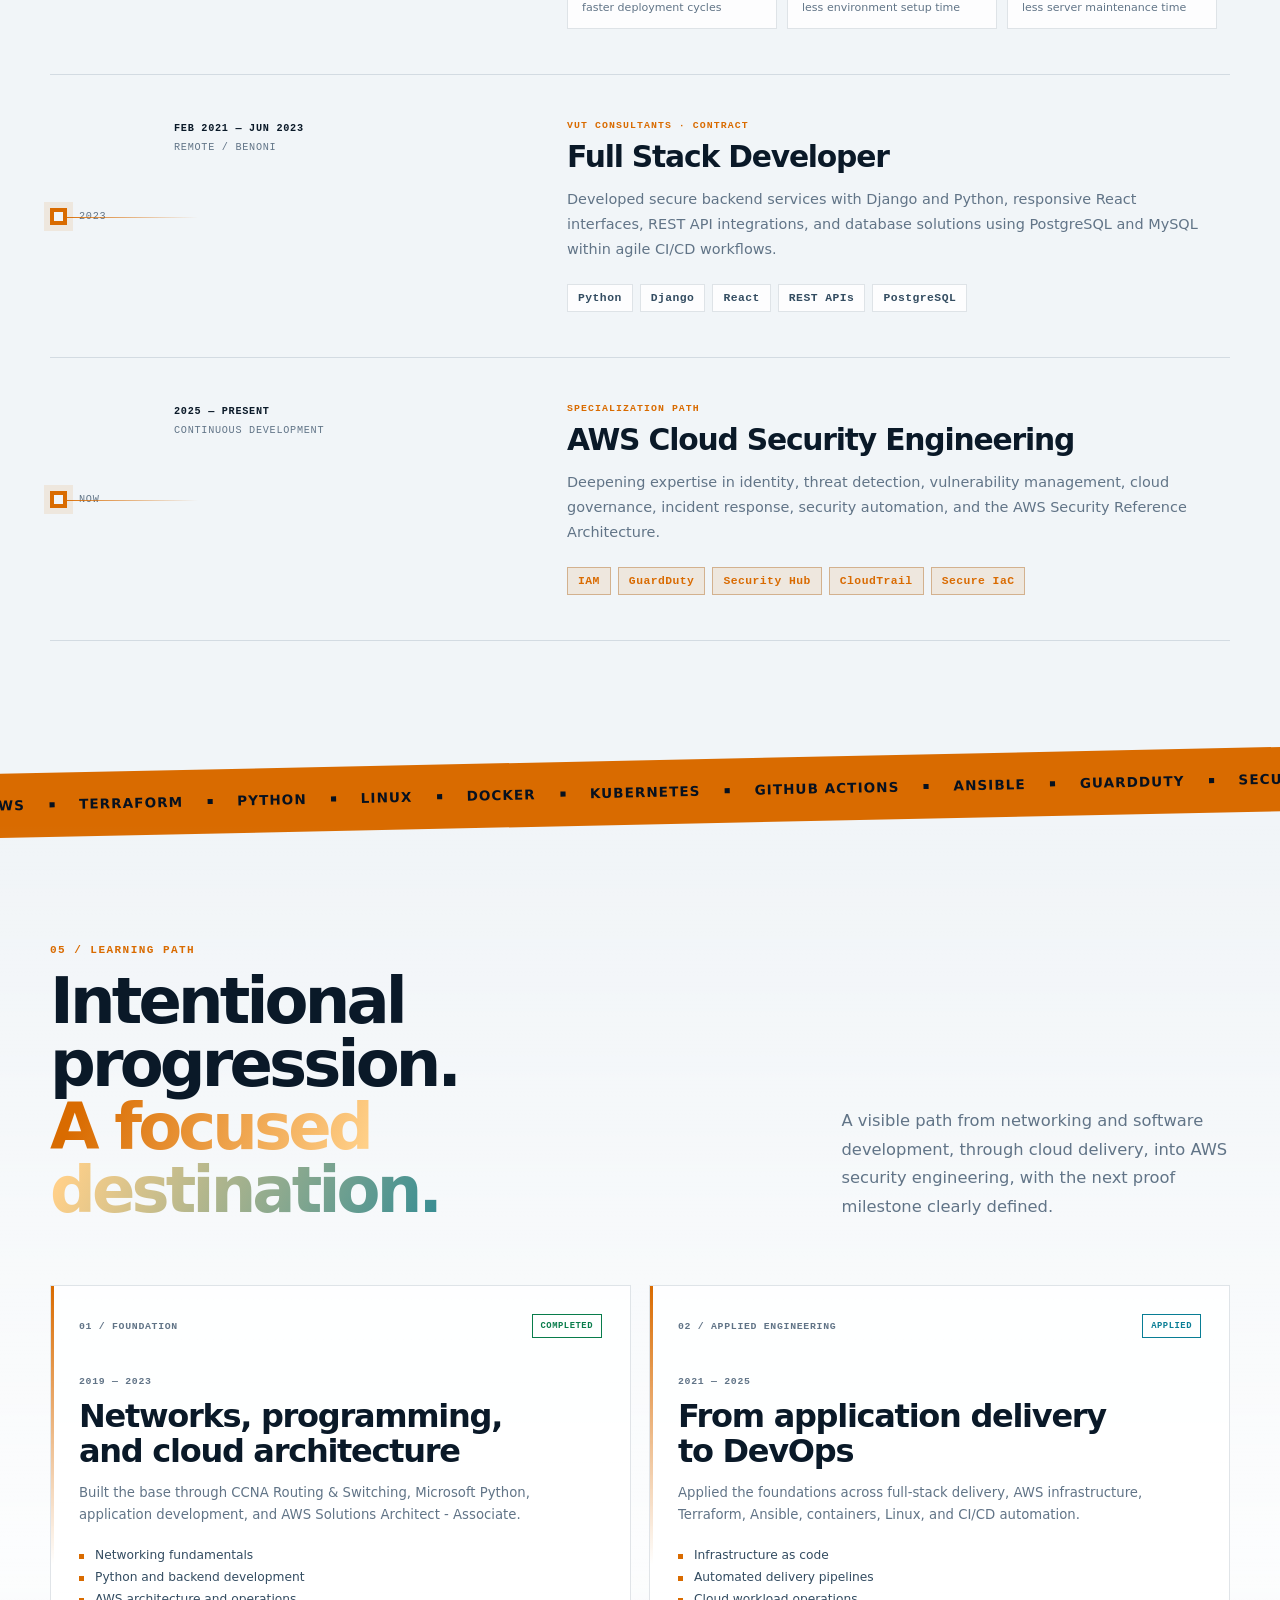
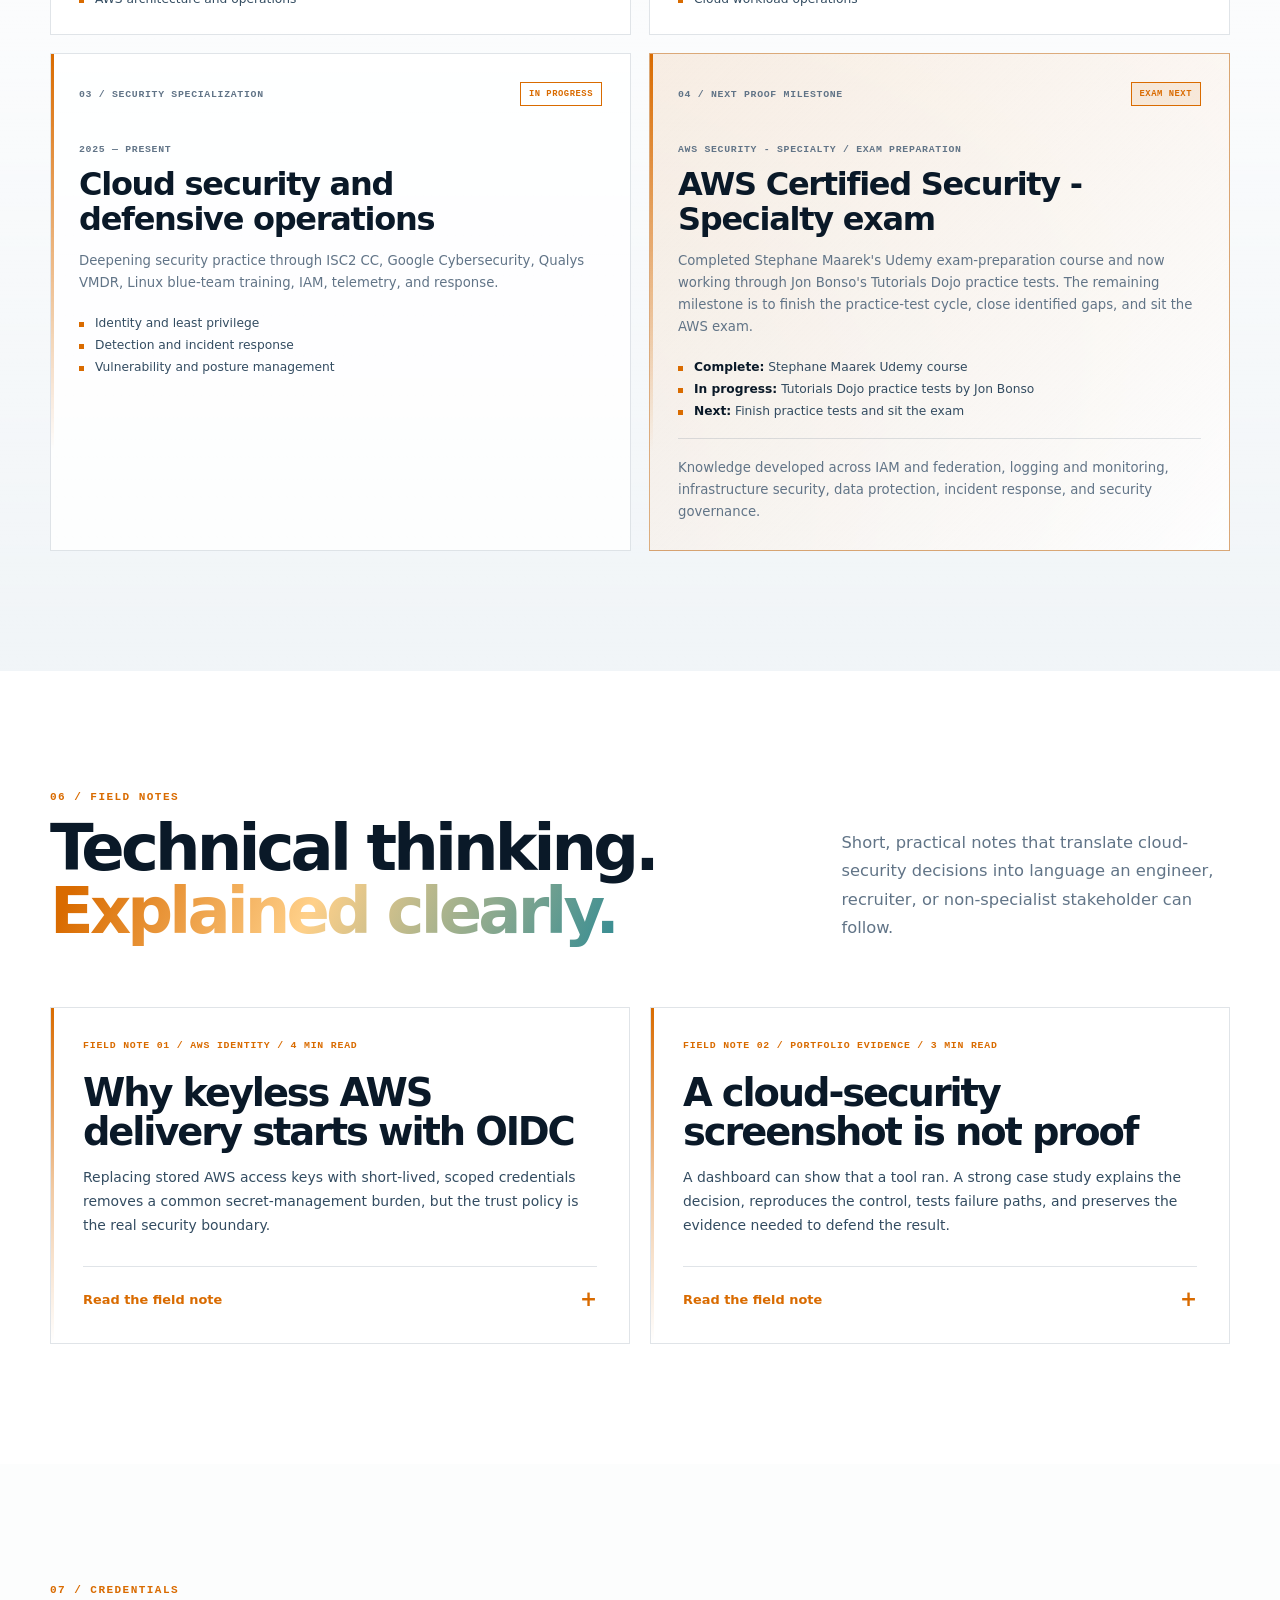
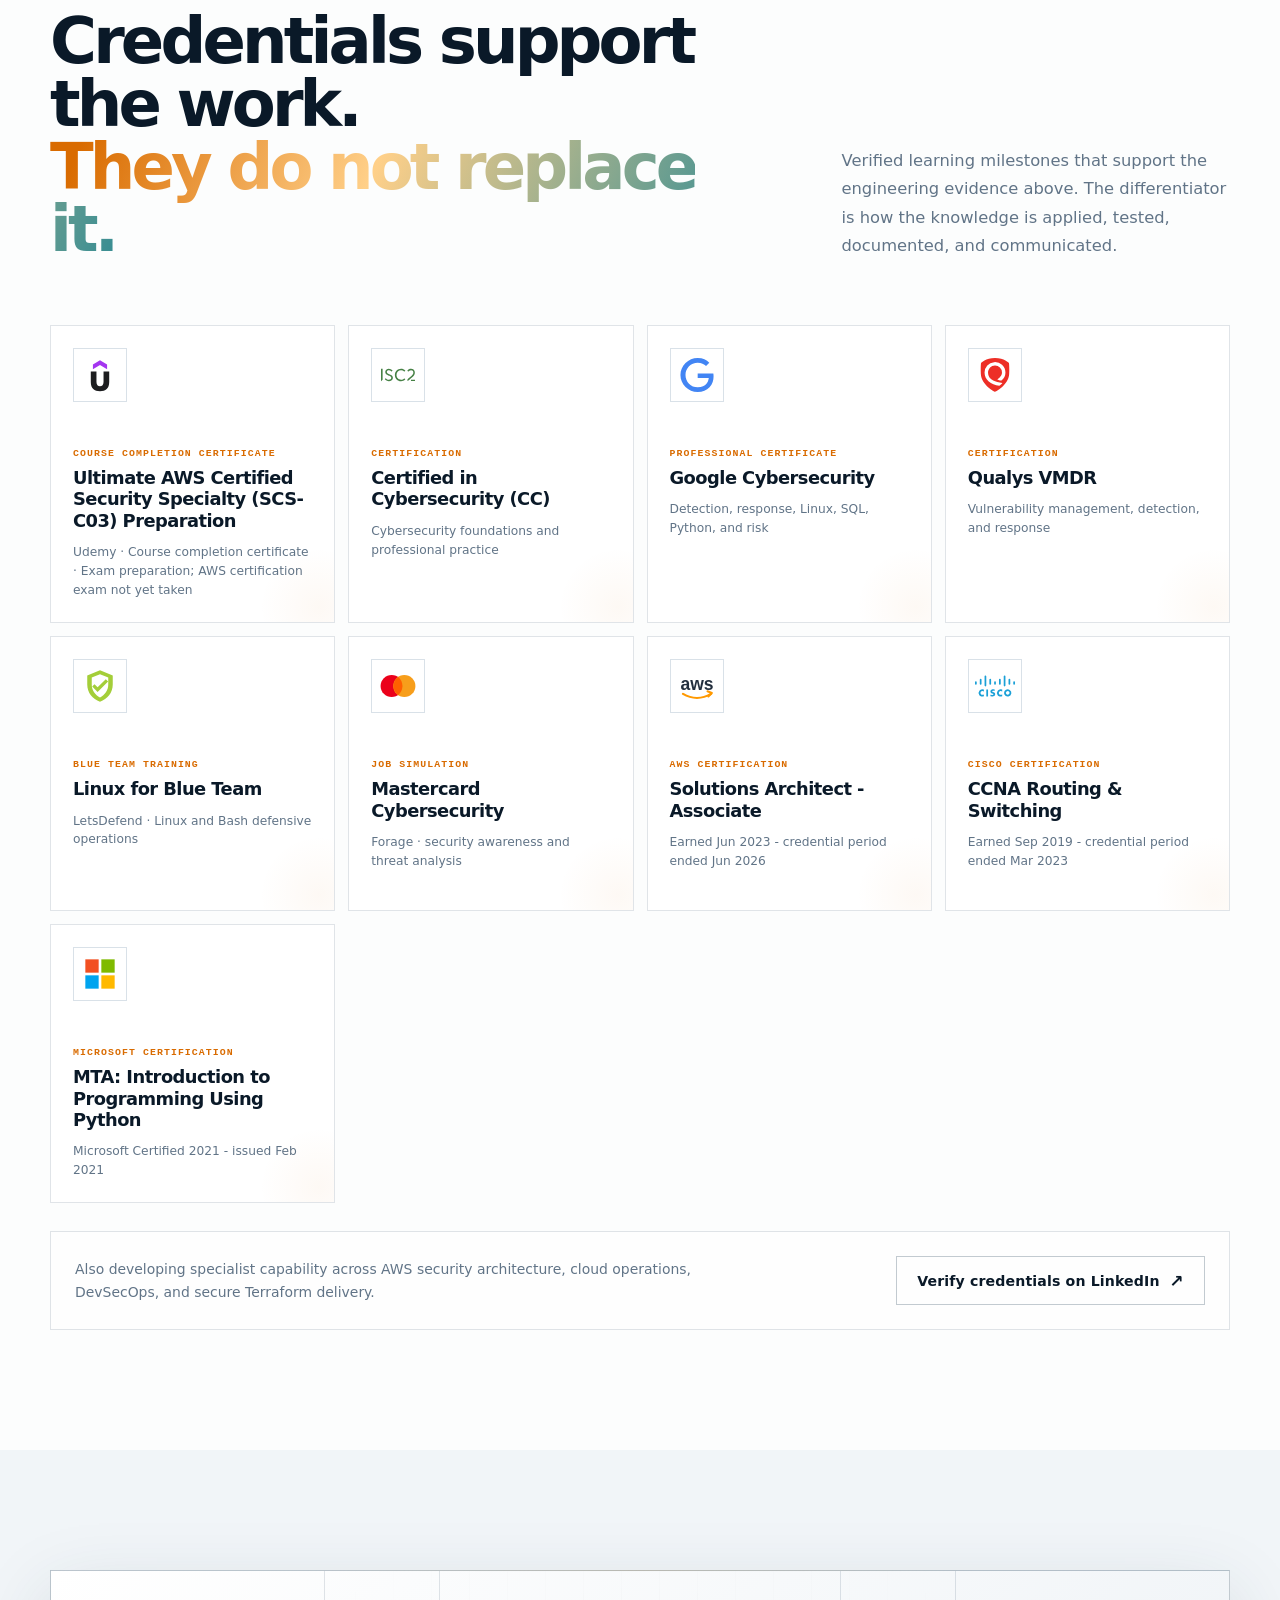
==== commit ac7608b0: "Use numbered URLs and complete Project 01B" ====
--- a/index.html
+++ b/index.html
@@ -497,17 +497,17 @@
             </div>
             <div class="project-grid roadmap-grid">
               <article class="project-card roadmap-card reveal" data-project-chooser="linux-hardening">
-                <div class="project-card-top"><span class="project-status">PROJECT 01A COMPLETE · EXTENSIONS PLANNED</span><span>01 / 11</span></div>
+                <div class="project-card-top"><span class="project-status">PROJECT 01A + 01B COMPLETE</span><span>01 / 11</span></div>
                 <div class="roadmap-project-art" role="img" aria-label="Linux servers, SSH hardening and firewall controls"><img class="roadmap-art-image" src="assets/project-art/01-linux-hardening.png?v=1" alt="" loading="lazy" decoding="async" width="1672" height="940" /></div>
                 <div class="project-card-body roadmap-card-body">
                   <p class="project-type">LINUX / HOST HARDENING</p>
                   <h3>Linux Server Hardening</h3>
                   <div class="roadmap-implementation-grid">
                     <div><h4>Local implementation</h4><p>The local track covers SSH, permissions, firewalls, and audit logging. Completed subproject 01a: I investigated an existing Ubuntu reporting server in a two-VM VirtualBox lab and hardened its service identity, data access, and systemd controls. The remaining local controls are planned.</p></div>
-                    <div><h4>AWS implementation</h4><p>Planned proactive hardening of a new EC2 server, automated baseline configuration, and audit of administrative access.</p></div>
+                    <div><h4>AWS implementation</h4><p>Completed Project 01B: I built and hardened an AWS EC2 SFTP server, used audited administrative access, and verified the restricted file-transfer path.</p></div>
                   </div>
                   <div class="roadmap-tools"><strong>Tools</strong><p>Linux, Bash, Ansible, Lynis, OpenSCAP, auditd, UFW, Terraform, EC2, SSM</p></div>
-                  <div class="roadmap-links"><a href="/meridian/">Read Project 01a case study ↗</a><a href="https://github.com/DelaneKay/project-01a-meridian-linux-hardening" target="_blank" rel="noreferrer">View its repository ↗</a></div>
+                  <div class="roadmap-links"><a href="/project-1a/">Read Project 01a case study ↗</a><a href="https://github.com/DelaneKay/project-01a-meridian-linux-hardening" target="_blank" rel="noreferrer">View its repository ↗</a></div>
                 </div>
               </article>
               <article class="project-card roadmap-card reveal" data-project-chooser="application-security">
@@ -1140,17 +1140,17 @@
           <button class="dialog-close project-choice-close" type="button" aria-label="Close project choices">×</button>
         </div>
         <div class="project-choice-grid">
-          <a class="project-choice-card" href="/meridian/">
+          <a class="project-choice-card" href="/project-1a/">
             <div class="project-choice-top"><span>PROJECT 01A</span><span class="project-choice-status is-complete">COMPLETE</span></div>
             <h3>Local VirtualBox lab</h3>
             <p>Investigate and harden an Ubuntu reporting server in an isolated two-VM lab. Review the evidence, controls, and validation.</p>
             <span class="project-choice-link">Open local project <span aria-hidden="true">↗</span></span>
           </a>
-          <a class="project-choice-card" href="/linux-hardening/aws/">
-            <div class="project-choice-top"><span>PROJECT 01B</span><span class="project-choice-status">PLANNED</span></div>
+          <a class="project-choice-card" href="/project-1b/">
+            <div class="project-choice-top"><span>PROJECT 01B</span><span class="project-choice-status is-complete">COMPLETE</span></div>
             <h3>AWS EC2 hardening</h3>
-            <p>Extend the baseline to a new EC2 host with automated hardening and audited administrative access.</p>
-            <span class="project-choice-link">Open AWS project brief <span aria-hidden="true">↗</span></span>
+            <p>I extended the hardening work to an AWS EC2 host with automated controls and audited administrative access.</p>
+            <span class="project-choice-link">Open AWS case study <span aria-hidden="true">↗</span></span>
           </a>
         </div>
       </div>
@@ -1254,7 +1254,7 @@
         const choiceDialog = chooserKey
           ? document.querySelector(`#${chooserKey}-choice`)
           : null;
-        const walkthrough = card.querySelector('a[href="/meridian/"]');
+        const walkthrough = card.querySelector('a[href="/project-1a/"]');
         const buildBrief = card.querySelector(".project-open[data-project]");
         const title = card.querySelector("h3")?.textContent.trim();
         if (!chooserKey && !walkthrough && !buildBrief) return;
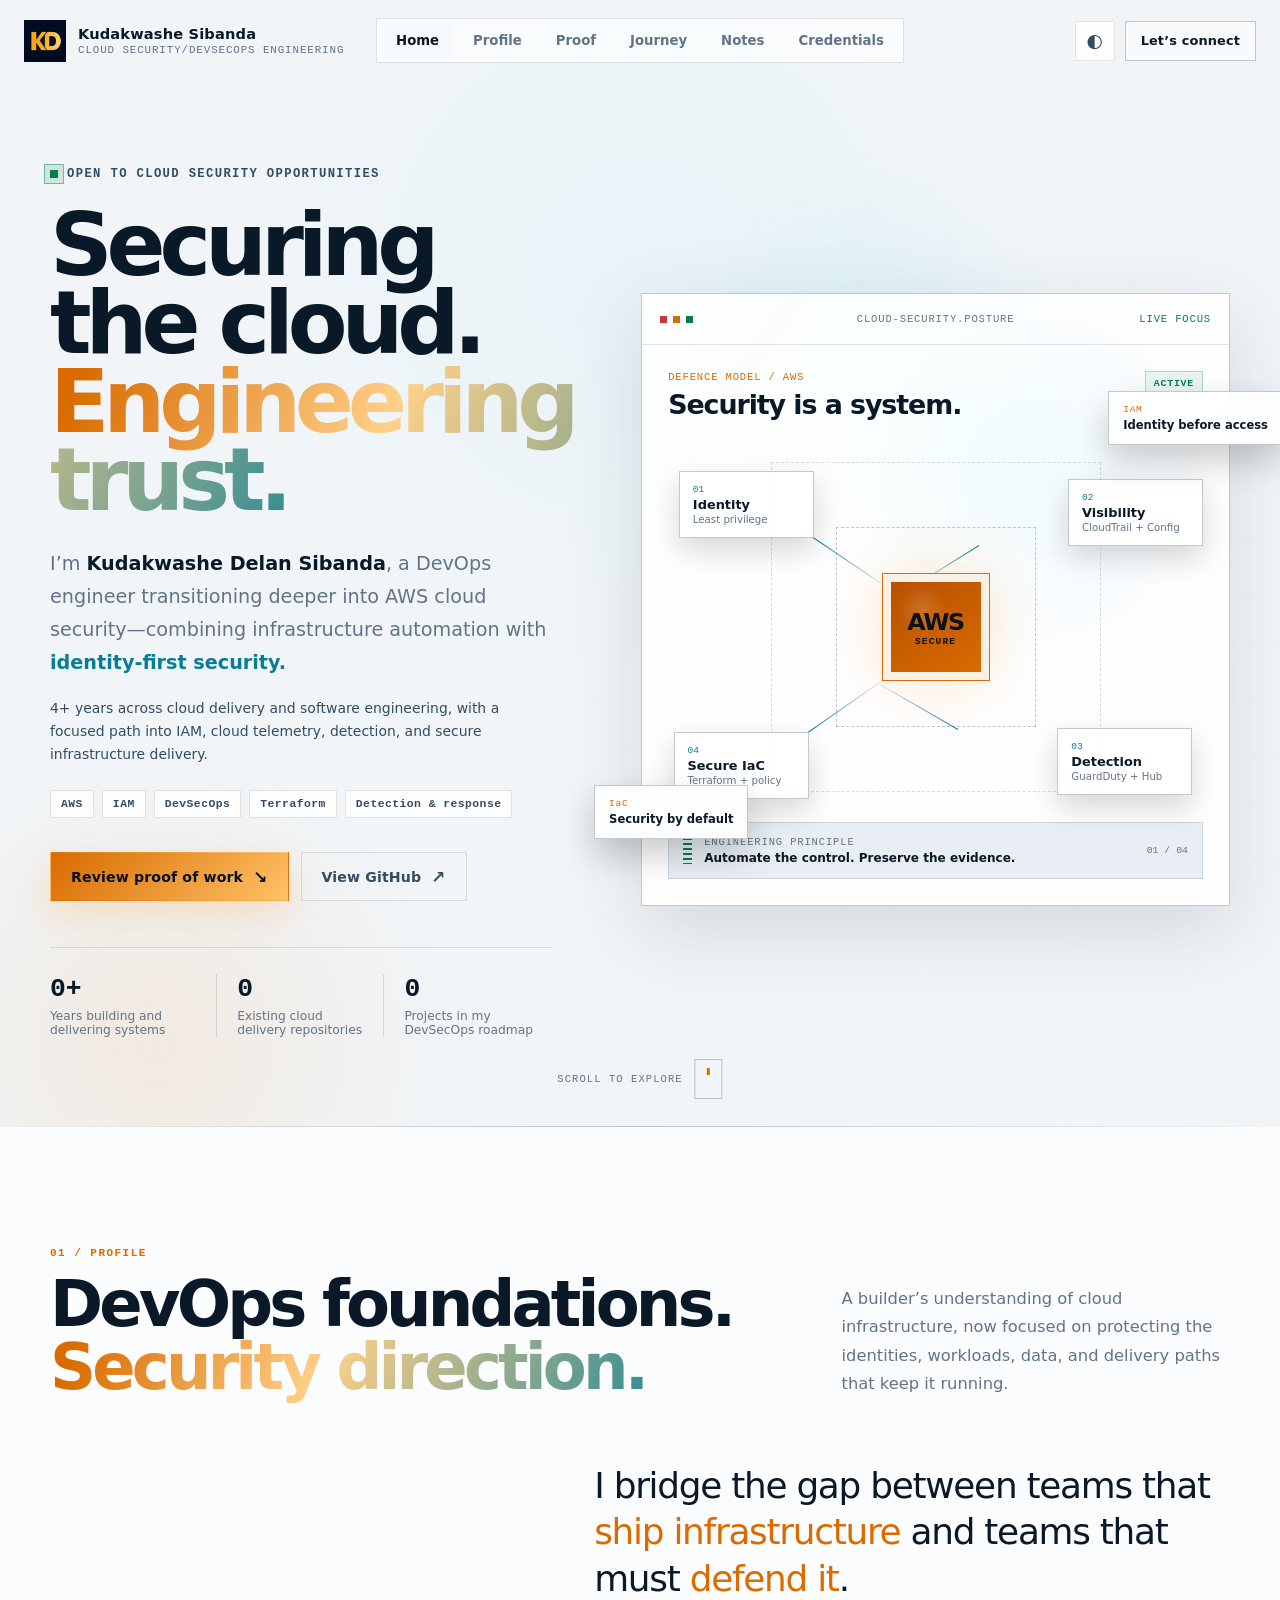
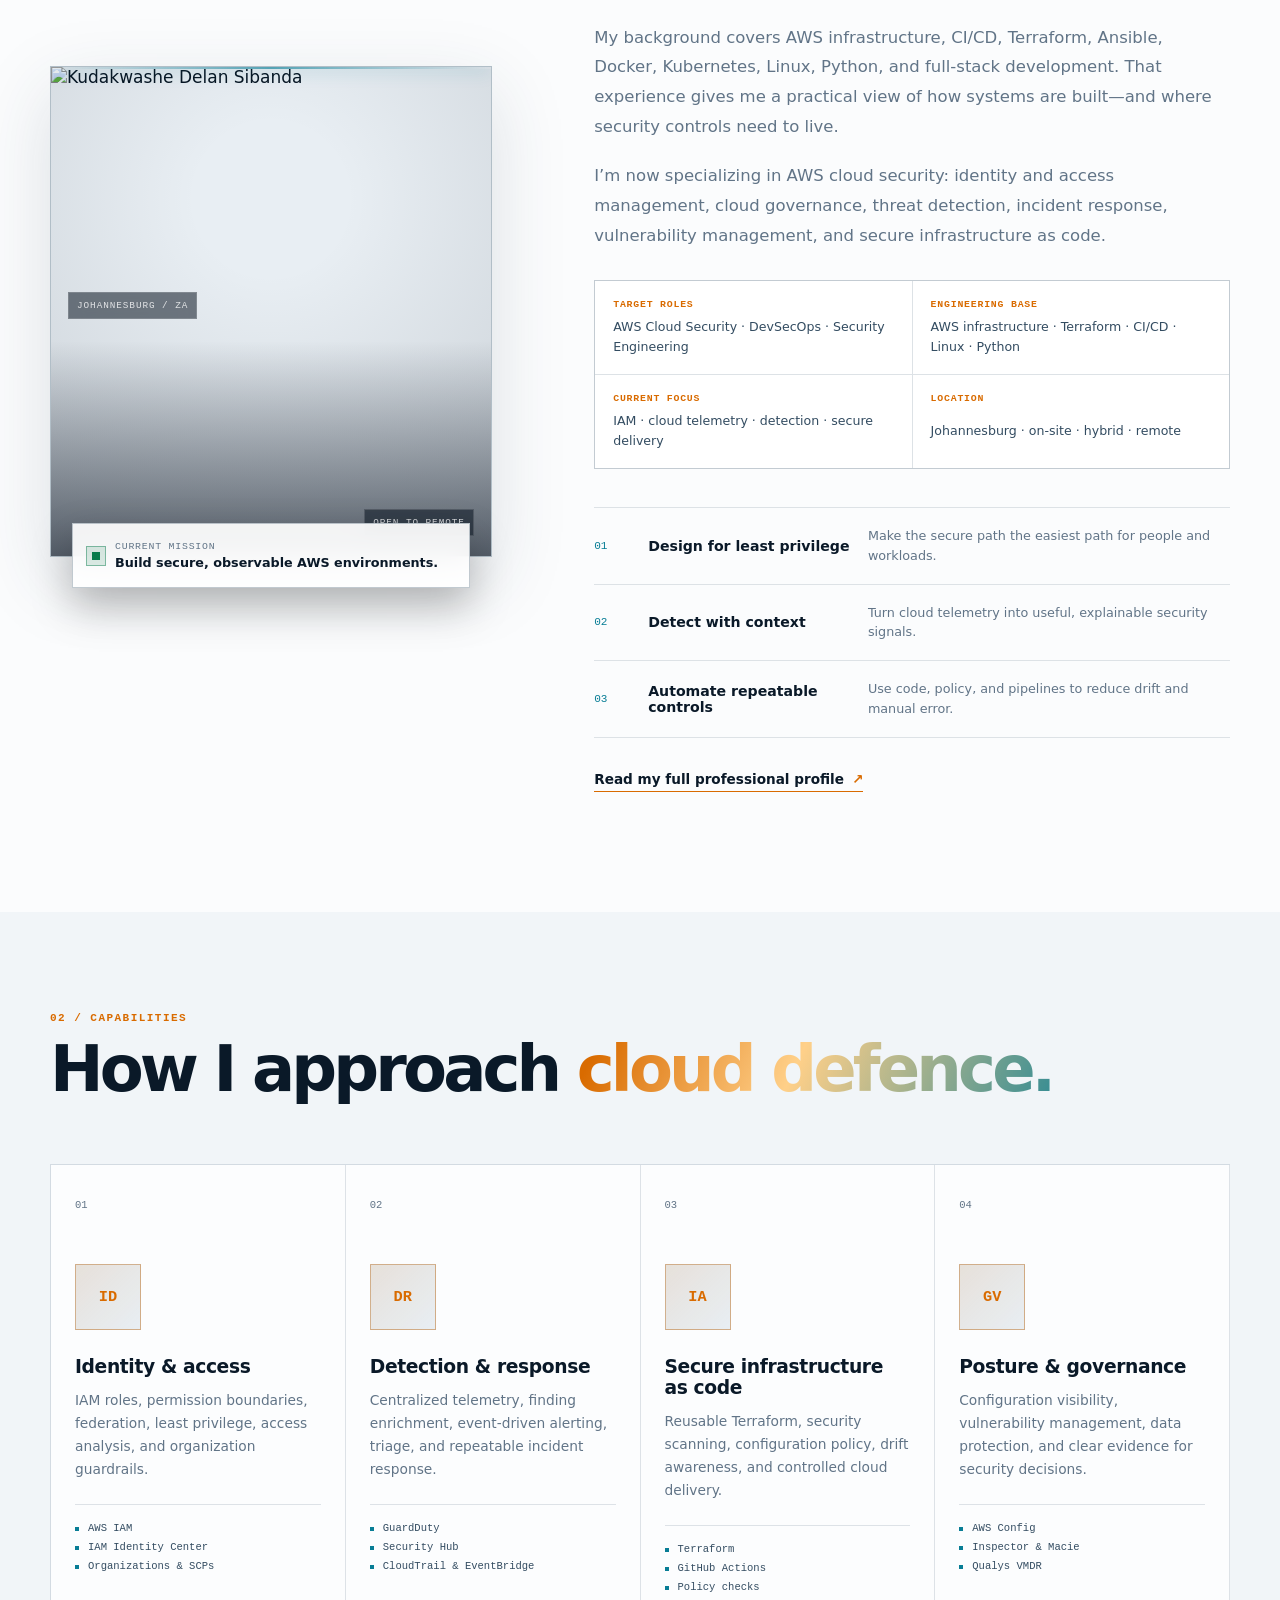
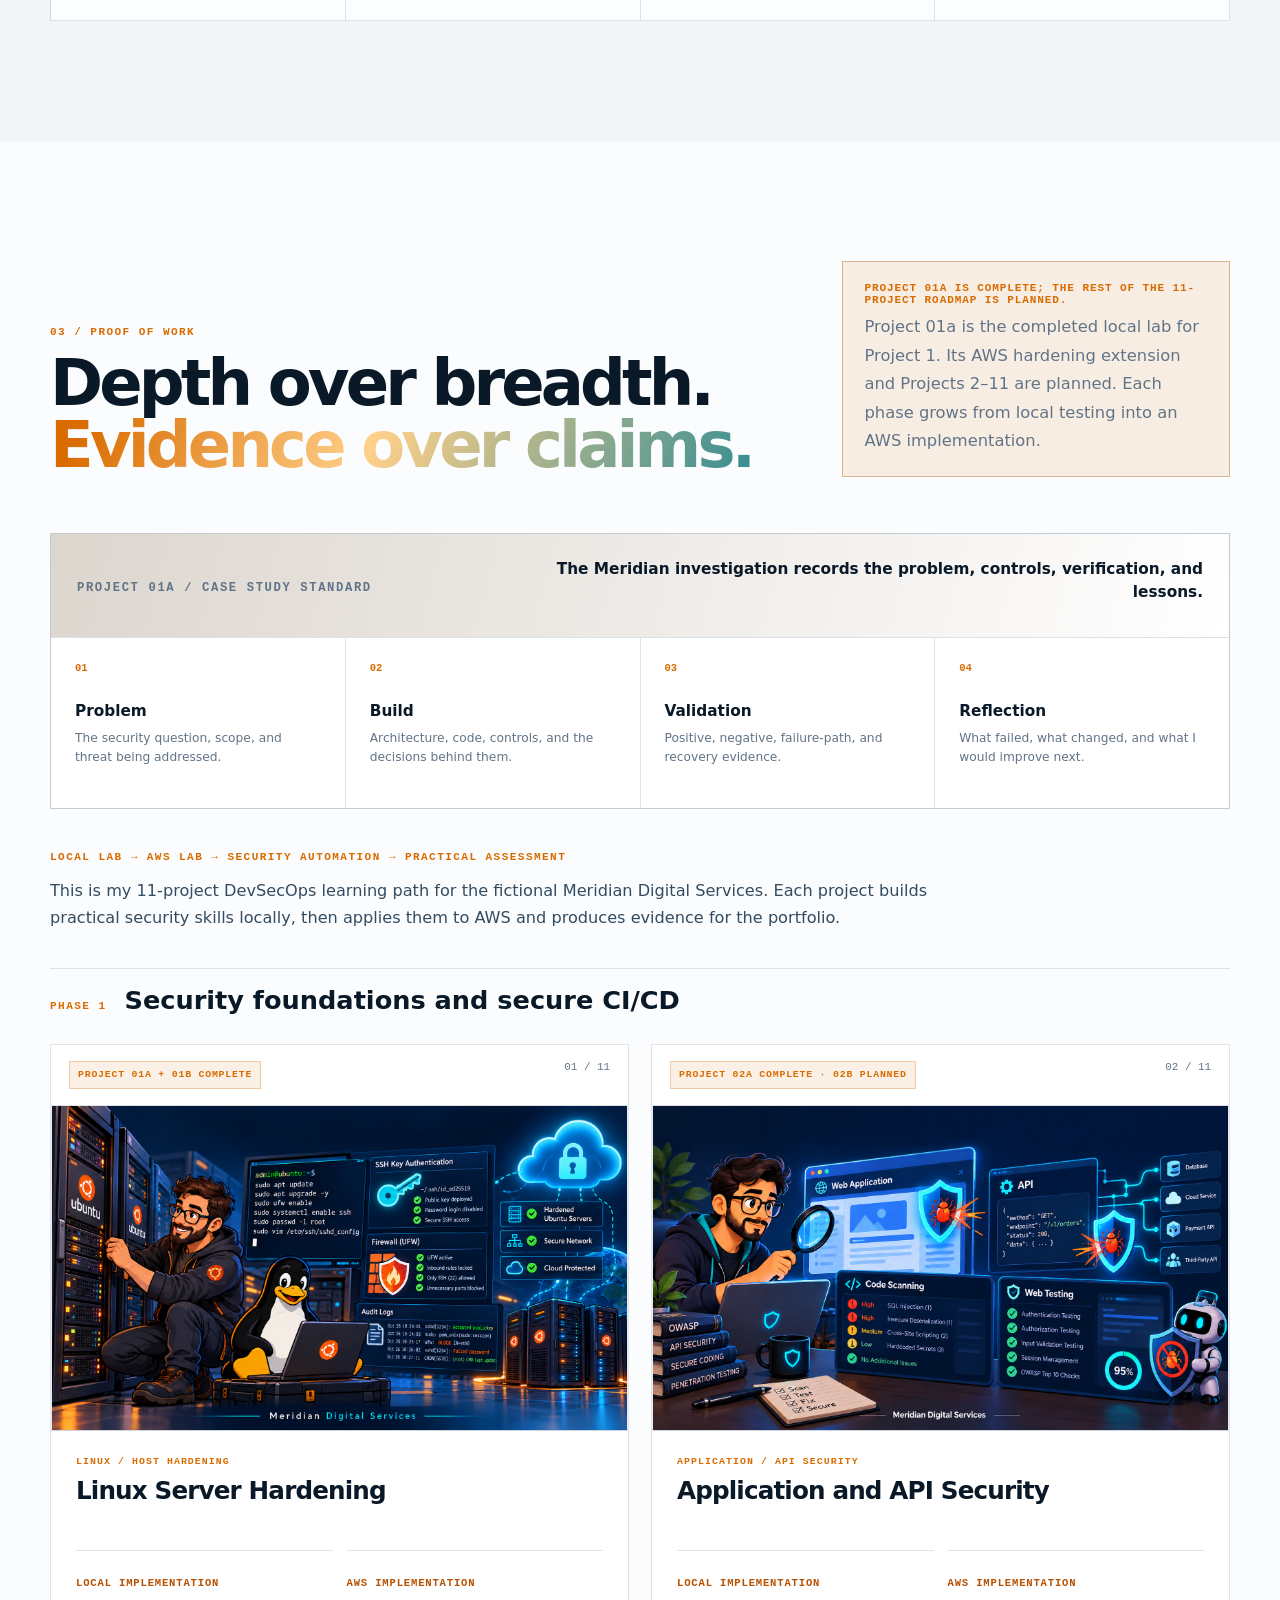
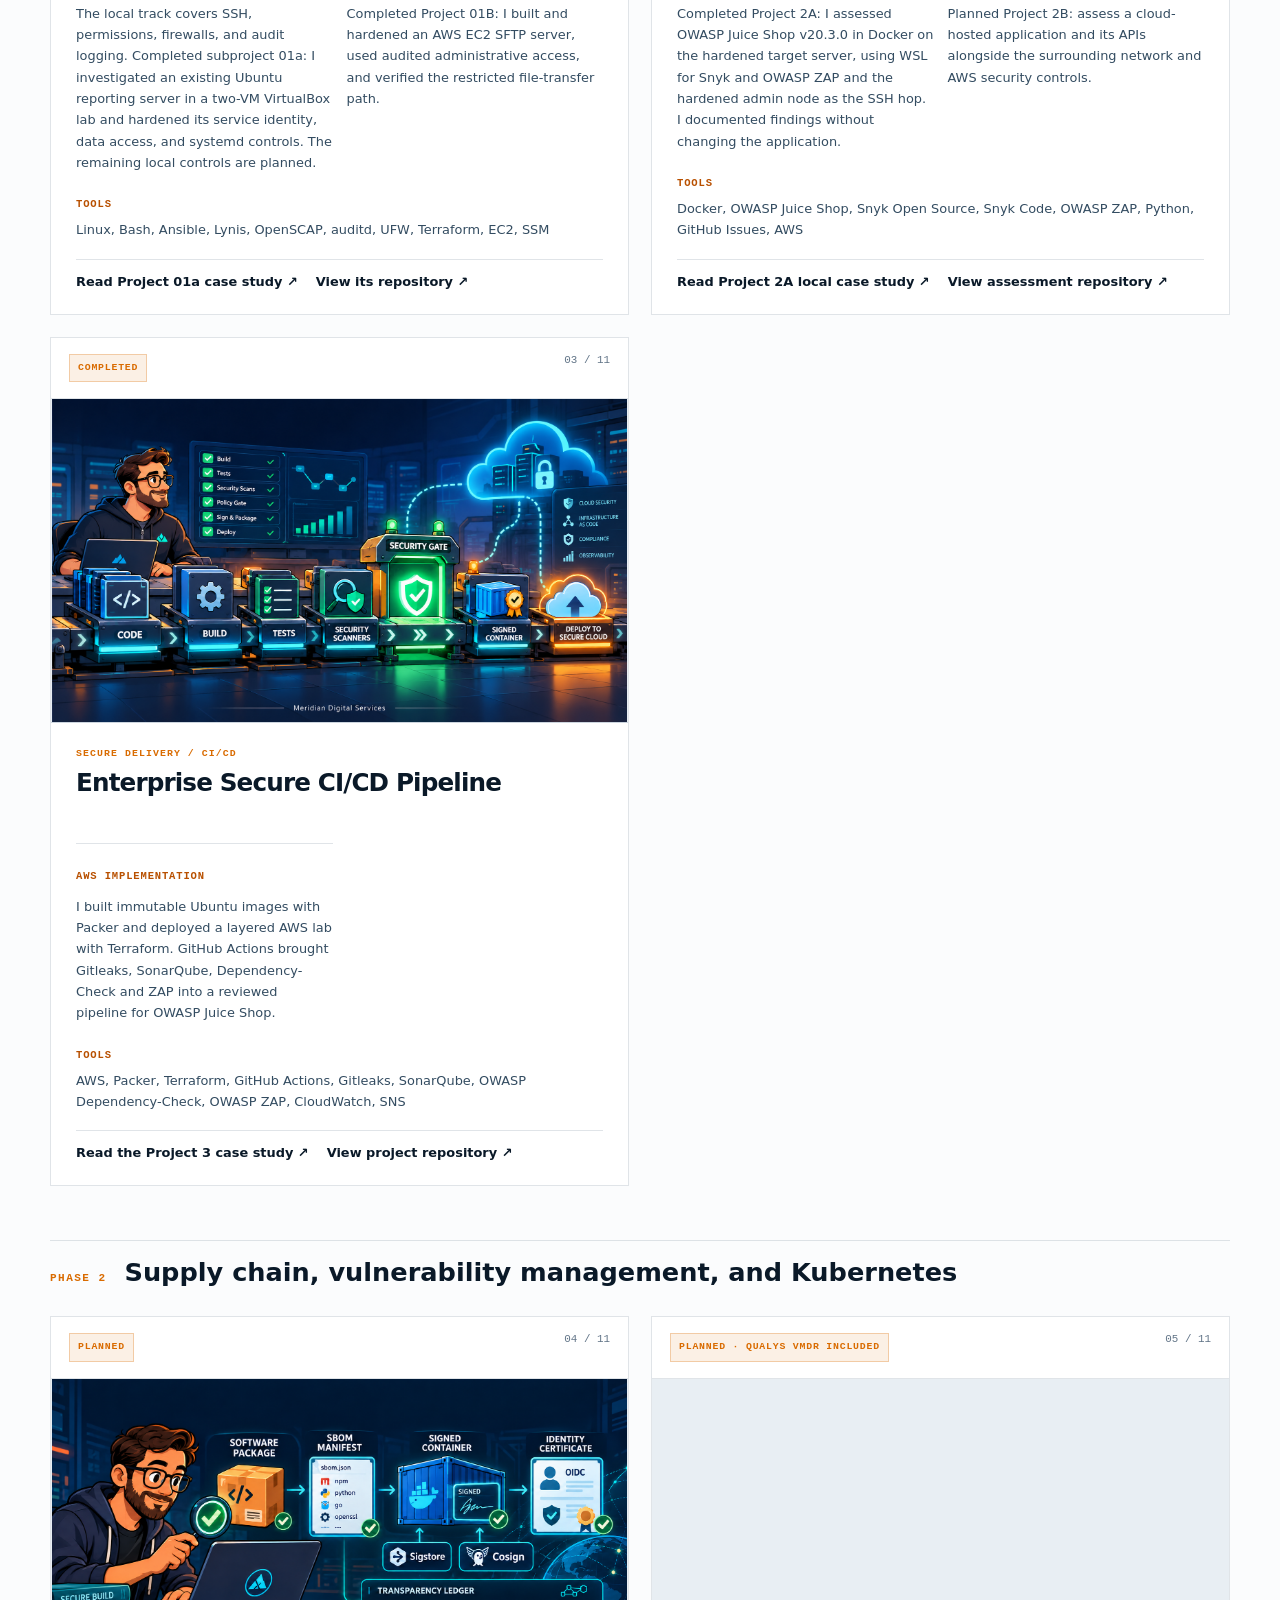
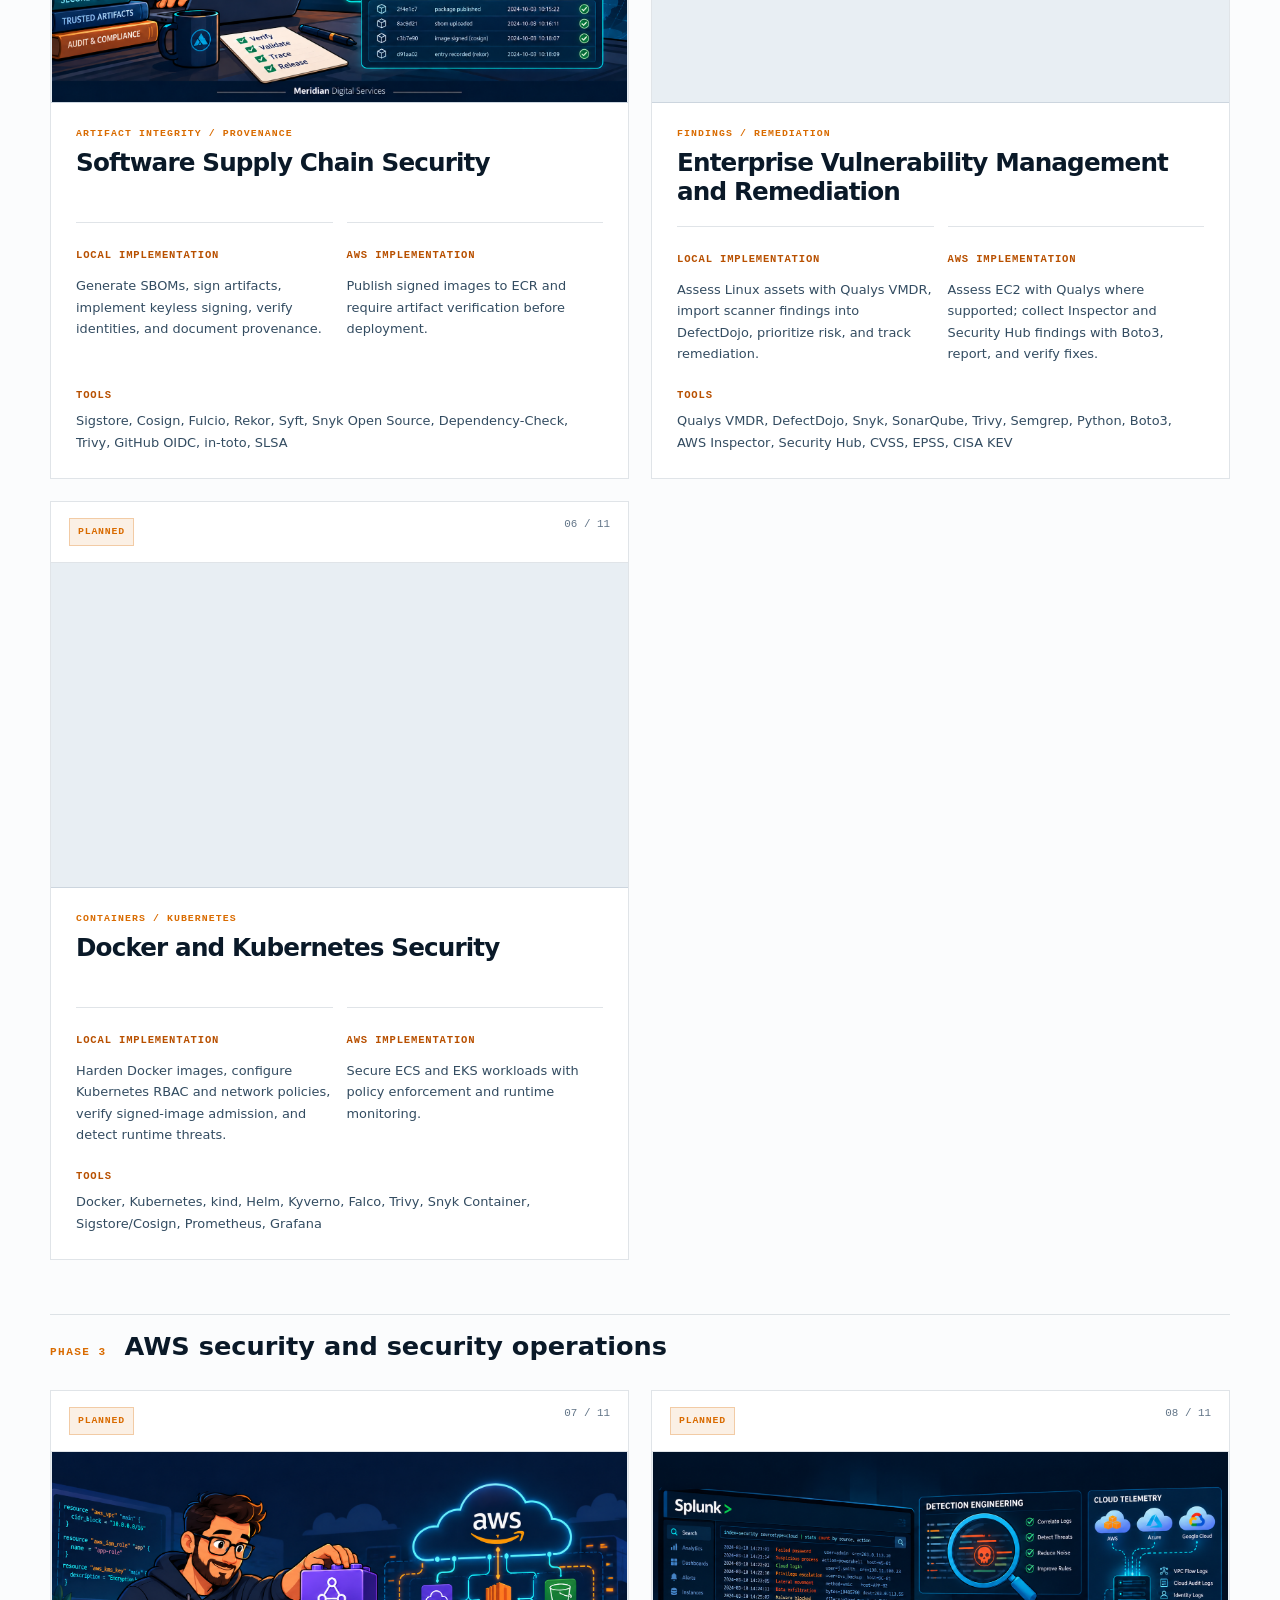
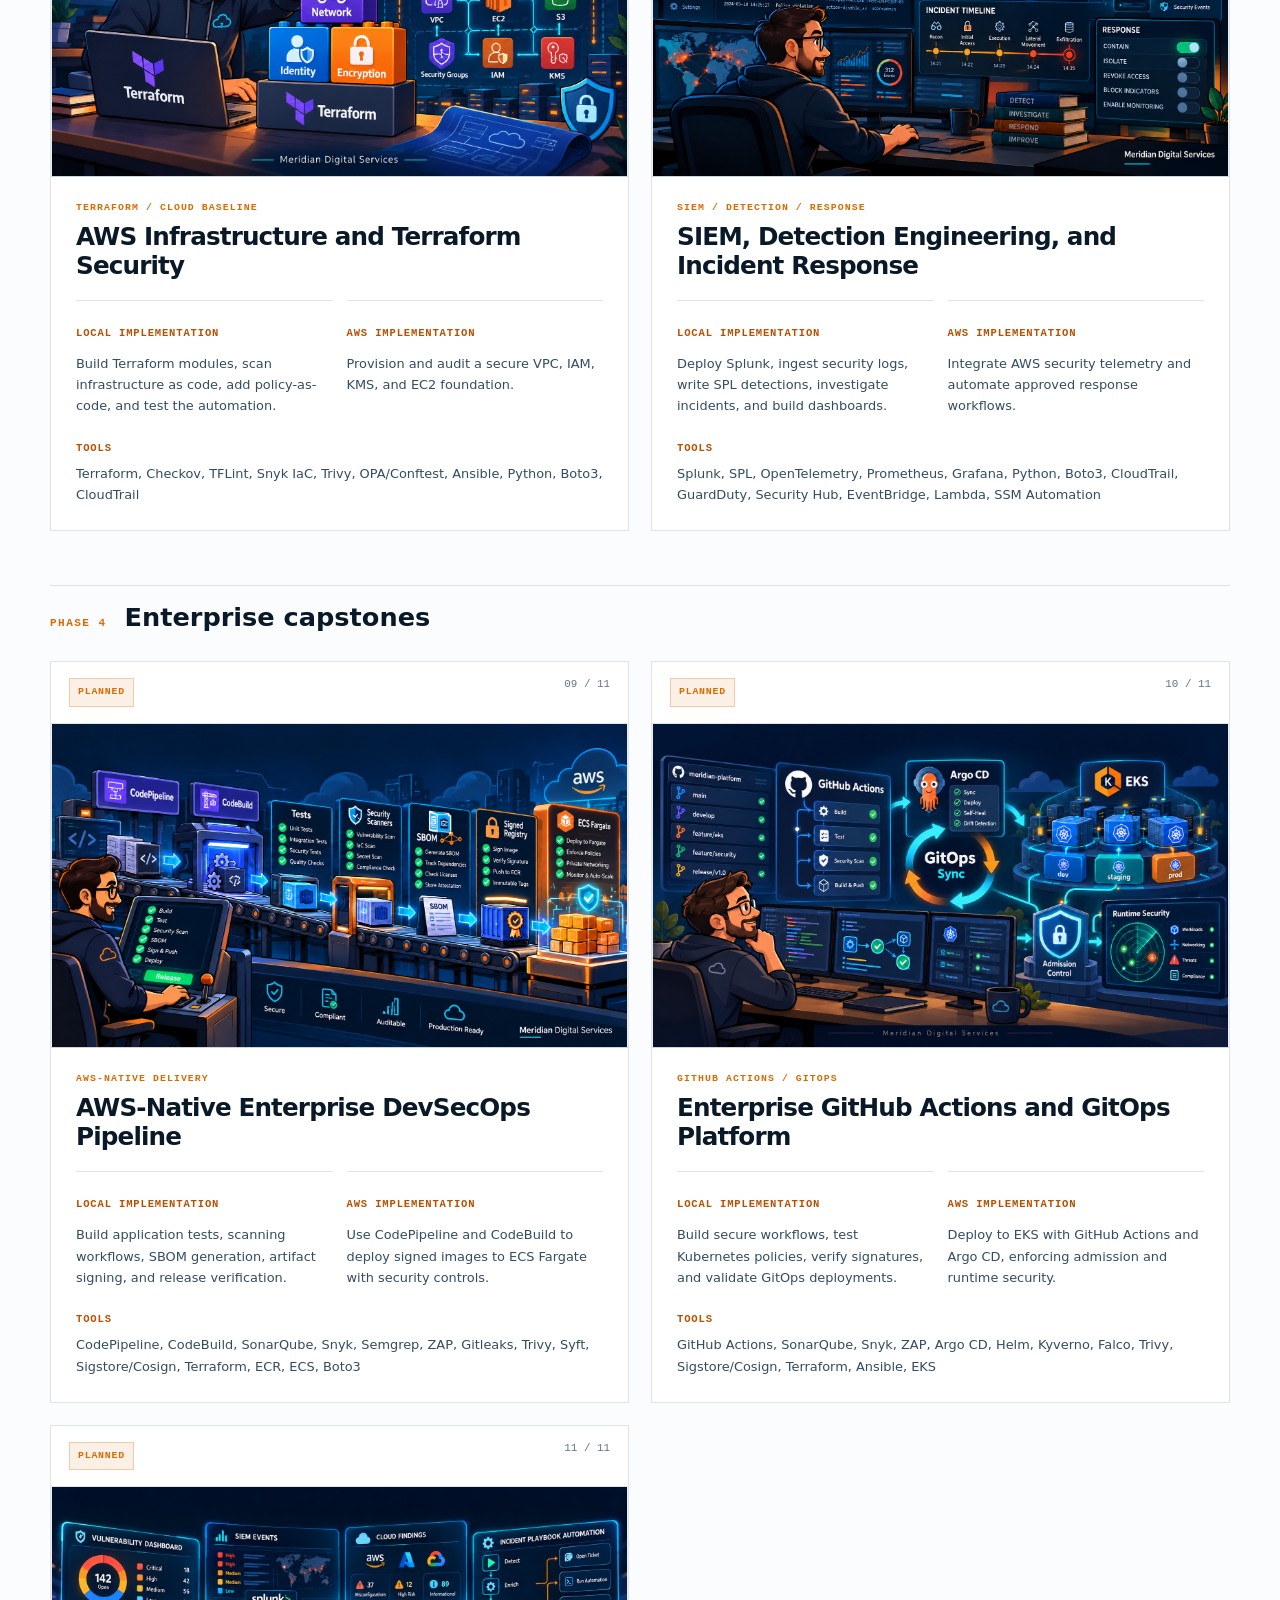
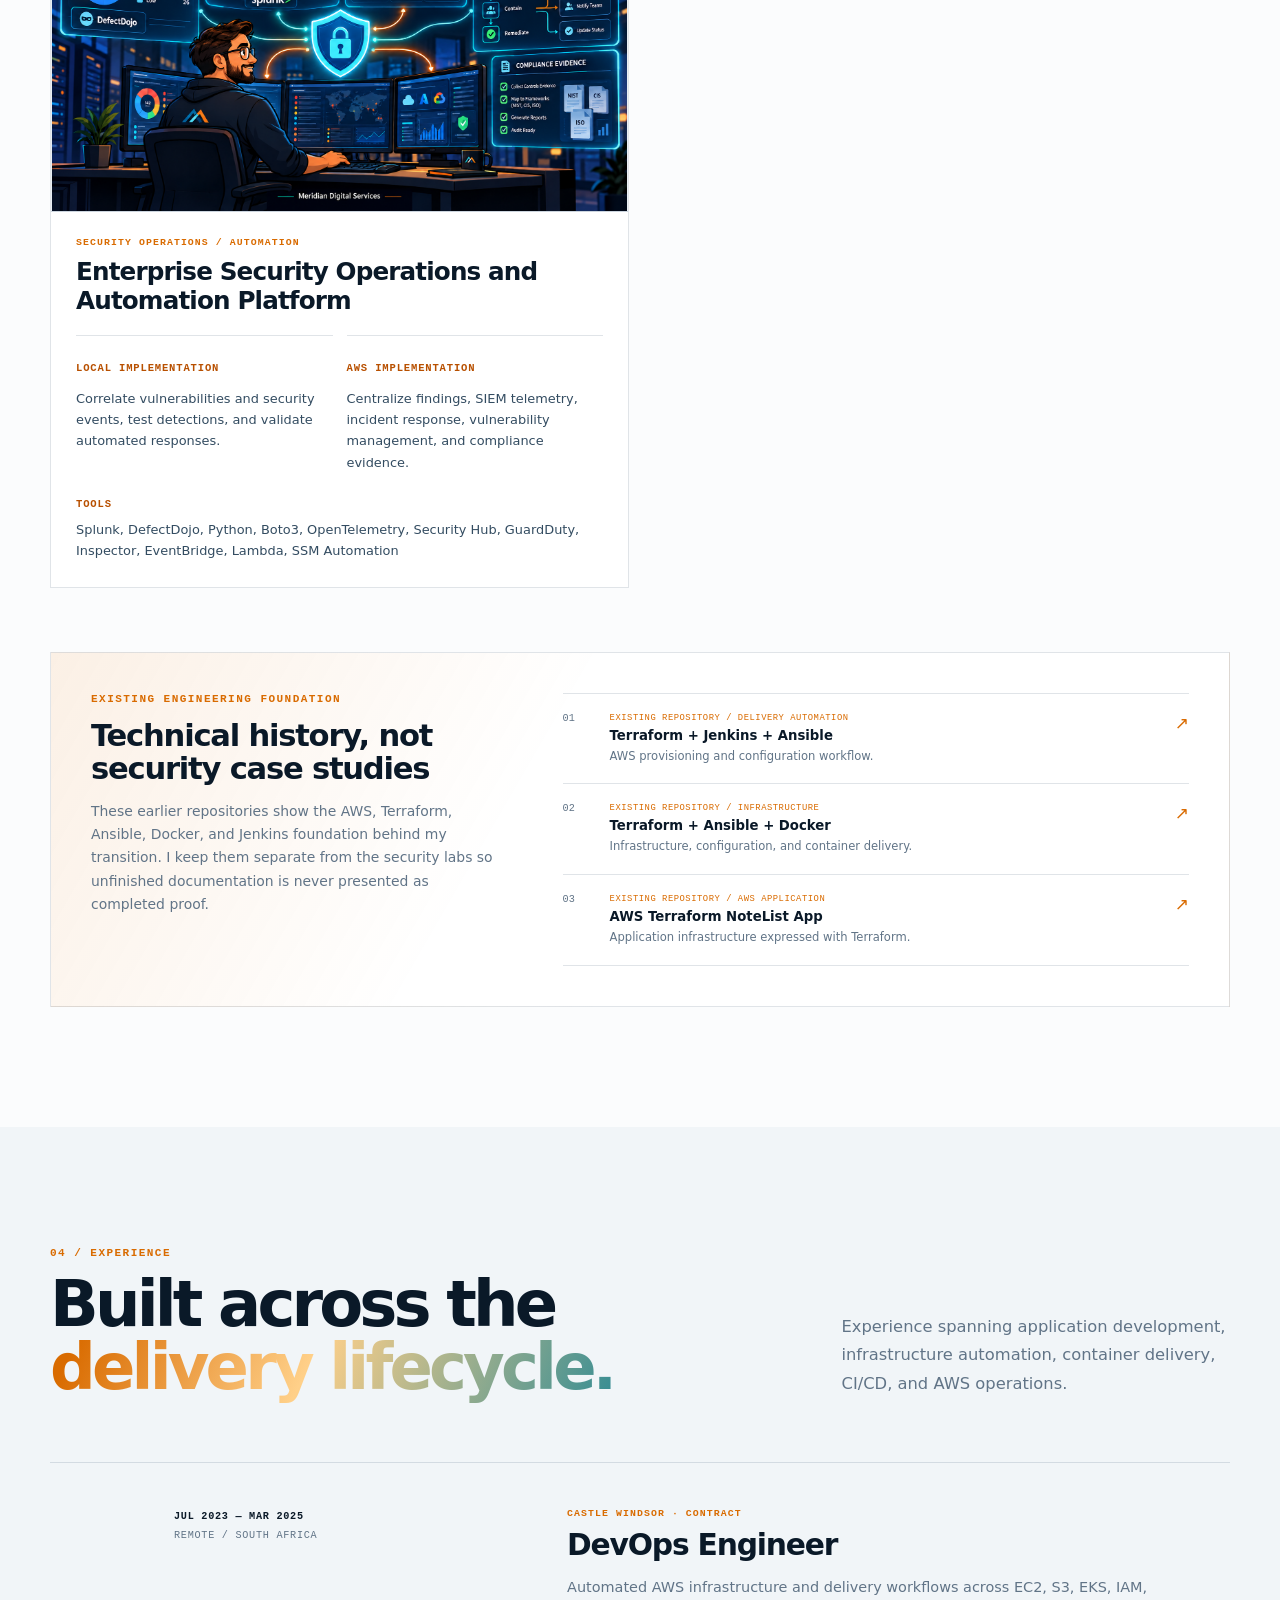
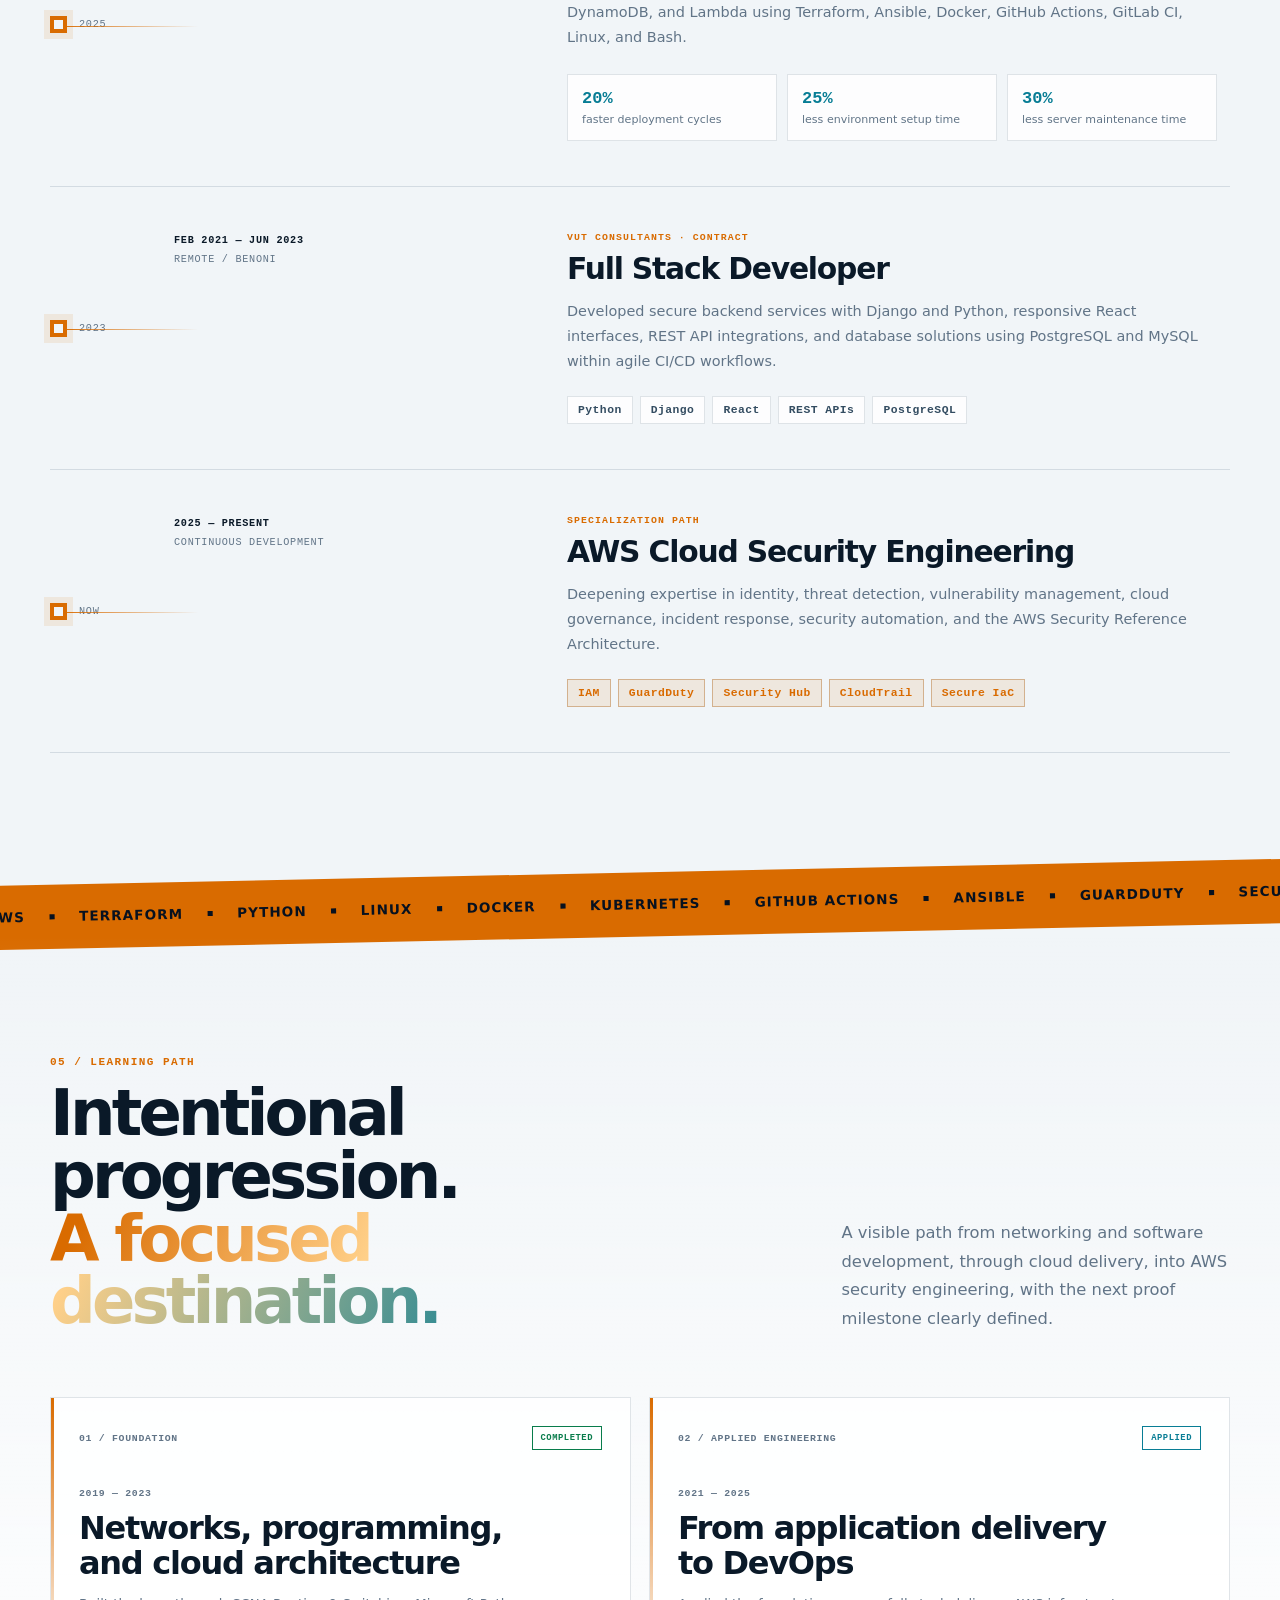
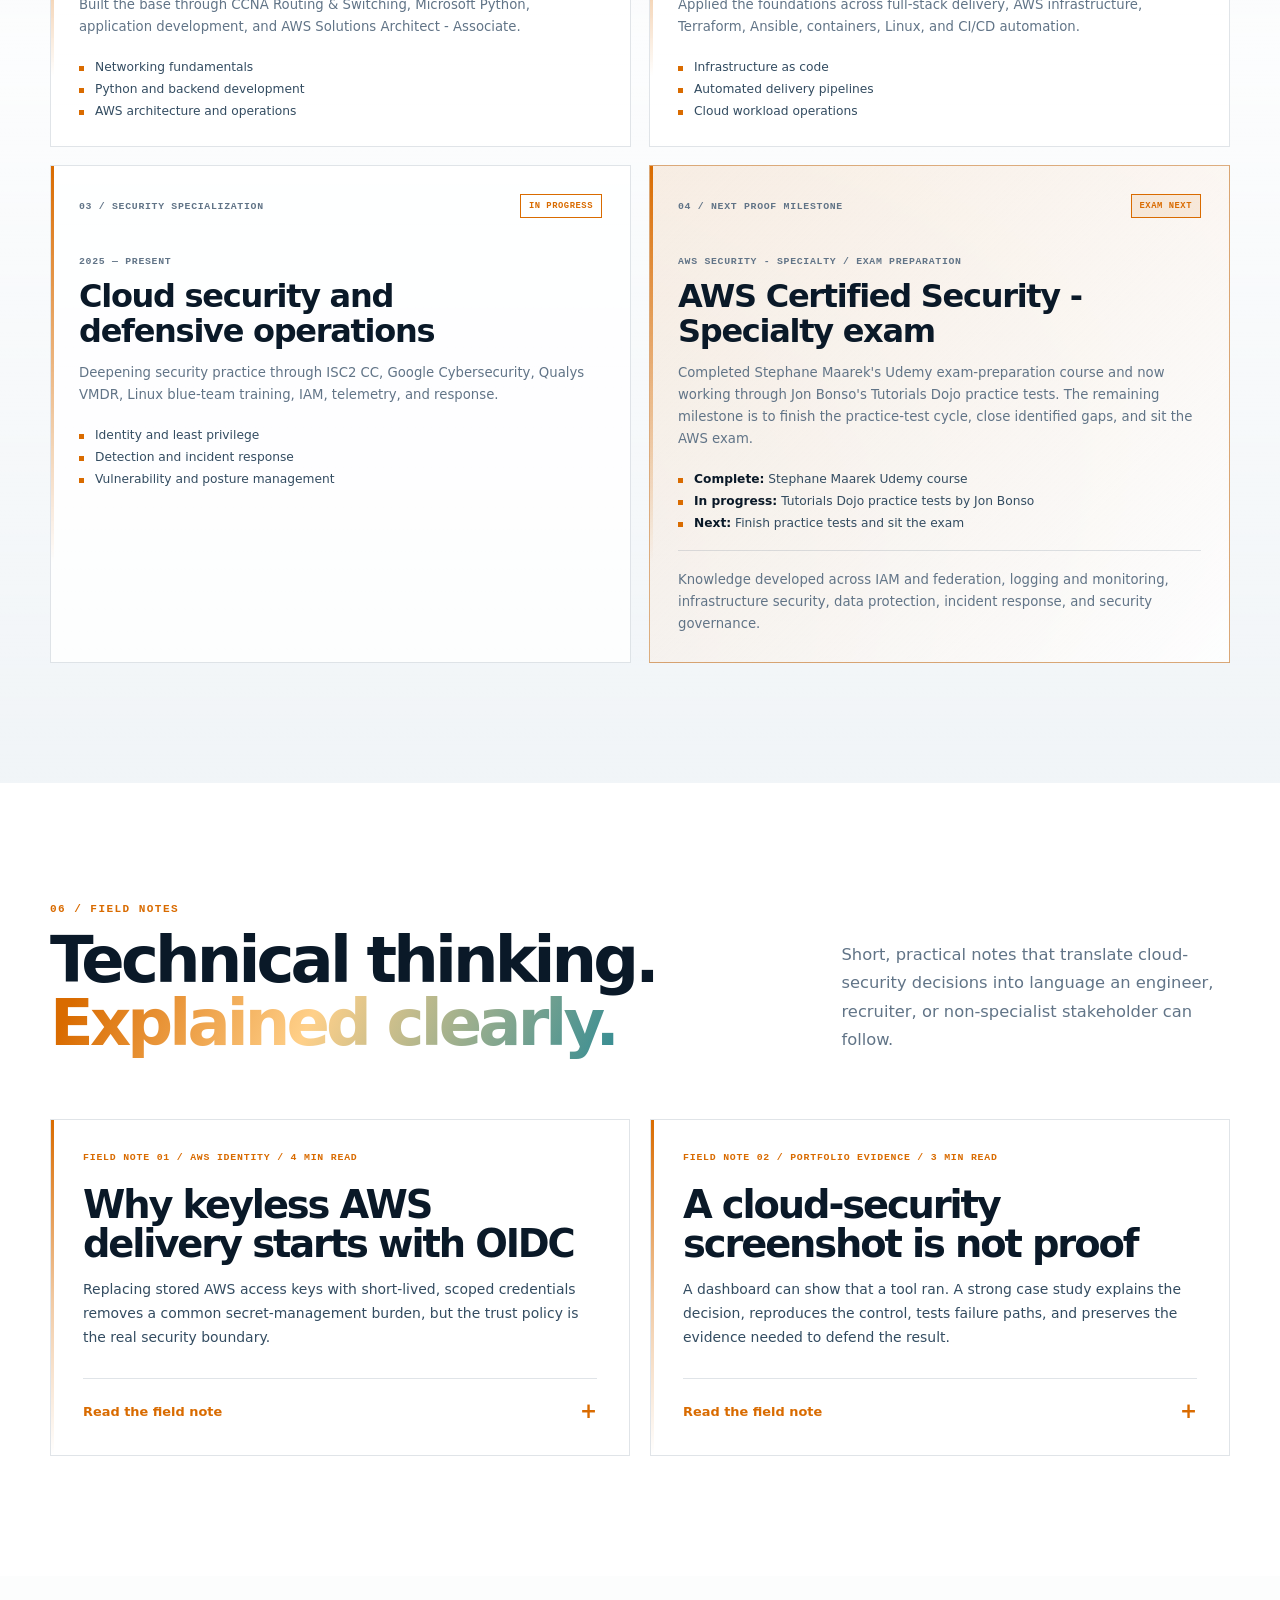
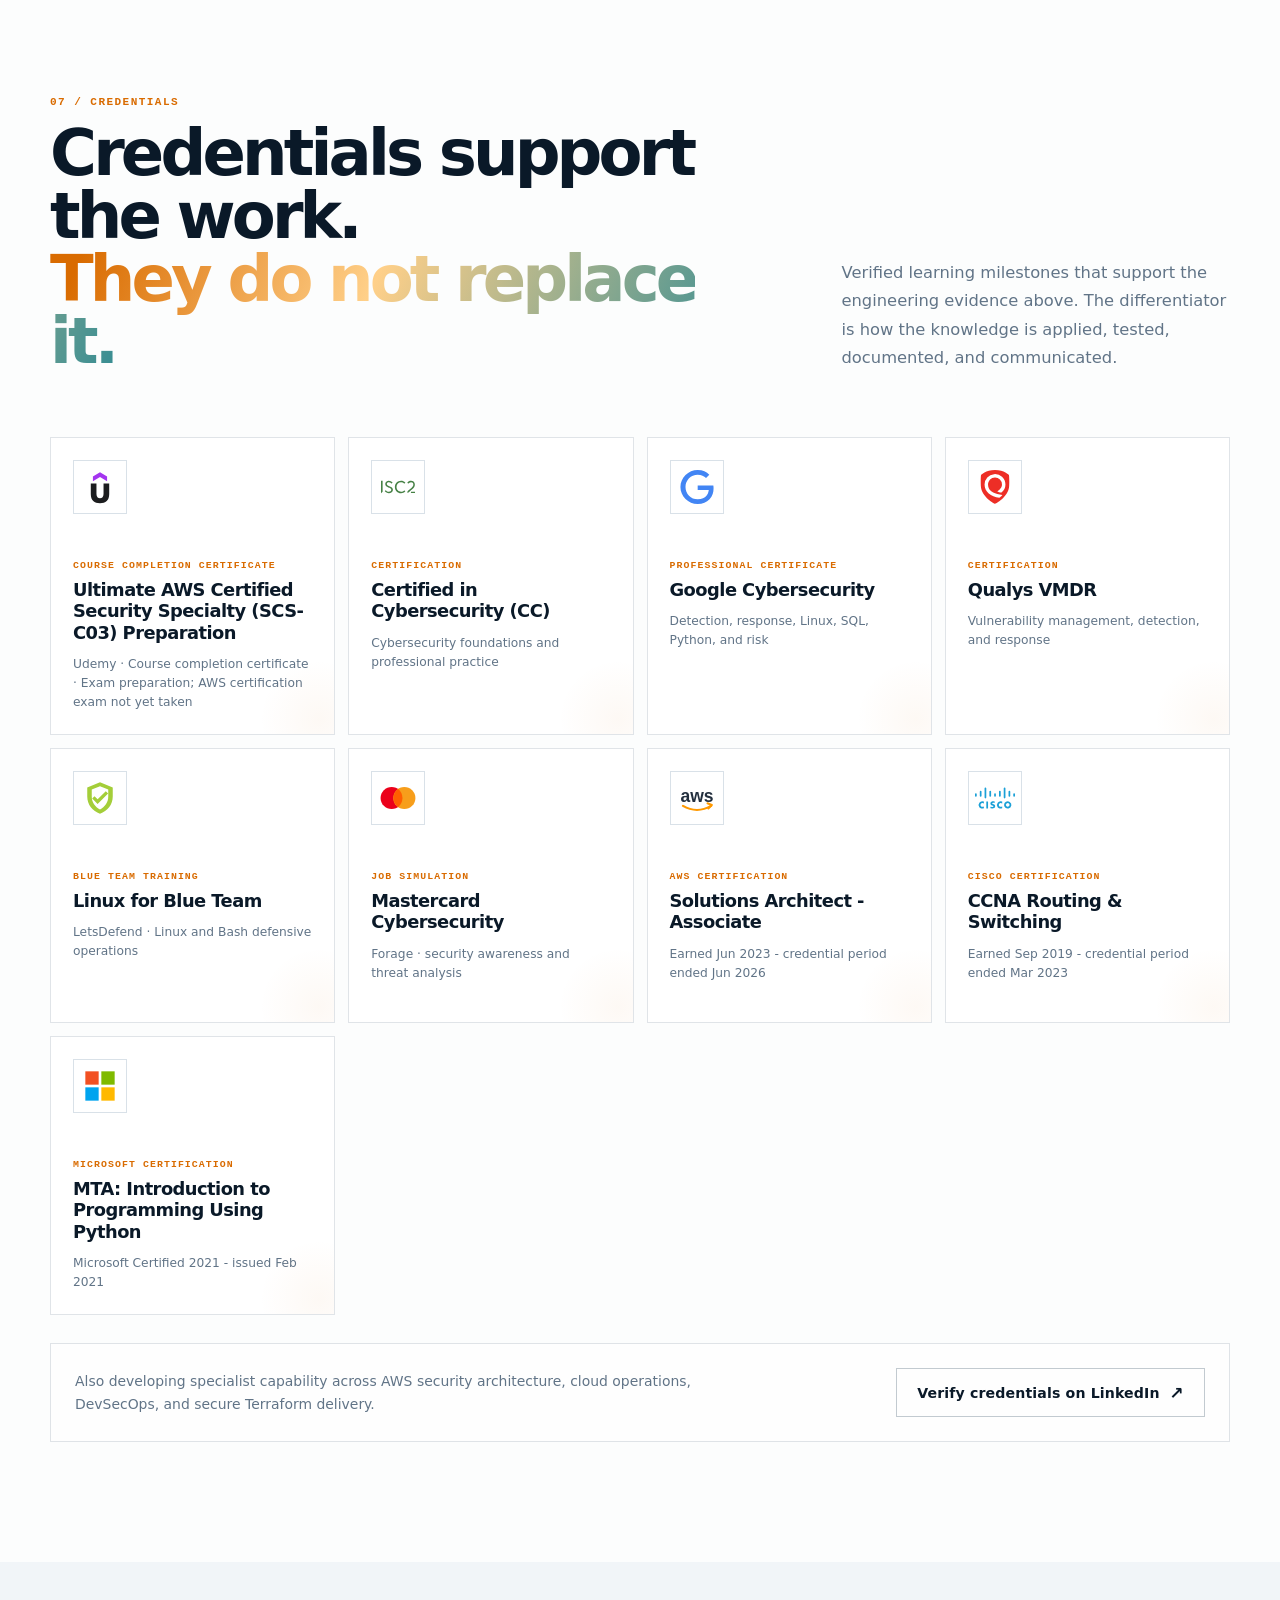
==== commit 7d1288ae: "Update Project 3 portfolio card" ====
--- a/index.html
+++ b/index.html
@@ -526,16 +526,16 @@
               </article>
               
               <article class="project-card roadmap-card reveal" data-delay="120">
-                <div class="project-card-top"><span class="project-status">PLANNED</span><span>03 / 11</span></div>
+                <div class="project-card-top"><span class="project-status">COMPLETED</span><span>03 / 11</span></div>
                 <div class="roadmap-project-art" role="img" aria-label="Secure CI/CD pipeline with build, test, scan and deploy stages"><img class="roadmap-art-image" src="assets/project-art/03-secure-cicd-pipeline.png?v=1" alt="" loading="lazy" decoding="async" width="1672" height="940" /></div>
                 <div class="project-card-body roadmap-card-body">
                   <p class="project-type">SECURE DELIVERY / CI/CD</p>
                   <h3>Enterprise Secure CI/CD Pipeline</h3>
                   <div class="roadmap-implementation-grid">
-                    <div><h4>Local implementation</h4><p>Automate SAST, DAST, SCA, secrets scanning, security gates, and artifact signing.</p></div>
-                    <div><h4>AWS implementation</h4><p>Use GitHub Actions with AWS OIDC, ECR, and ECS for a secure deployment workflow.</p></div>
-                  </div>
-                  <div class="roadmap-tools"><strong>Tools</strong><p>GitHub Actions, SonarQube, Snyk, Semgrep, ZAP, Gitleaks, Trivy, Hadolint, Sigstore/Cosign, OPA/Conftest</p></div>
+                    <div><h4>AWS implementation</h4><p>I built immutable Ubuntu images with Packer and deployed a layered AWS lab with Terraform. GitHub Actions brought Gitleaks, SonarQube, Dependency-Check and ZAP into a reviewed pipeline for OWASP Juice Shop.</p></div>
+                  </div>
+                  <div class="roadmap-tools"><strong>Tools</strong><p>AWS, Packer, Terraform, GitHub Actions, Gitleaks, SonarQube, OWASP Dependency-Check, OWASP ZAP, CloudWatch, SNS</p></div>
+                  <div class="roadmap-links"><a href="/project-3/">Read the Project 3 case study ↗</a><a href="https://github.com/DelaneKay/project-3-secure-cicd-pipeline" target="_blank" rel="noopener noreferrer">View project repository ↗</a></div>
                 </div>
               </article>
             </div>
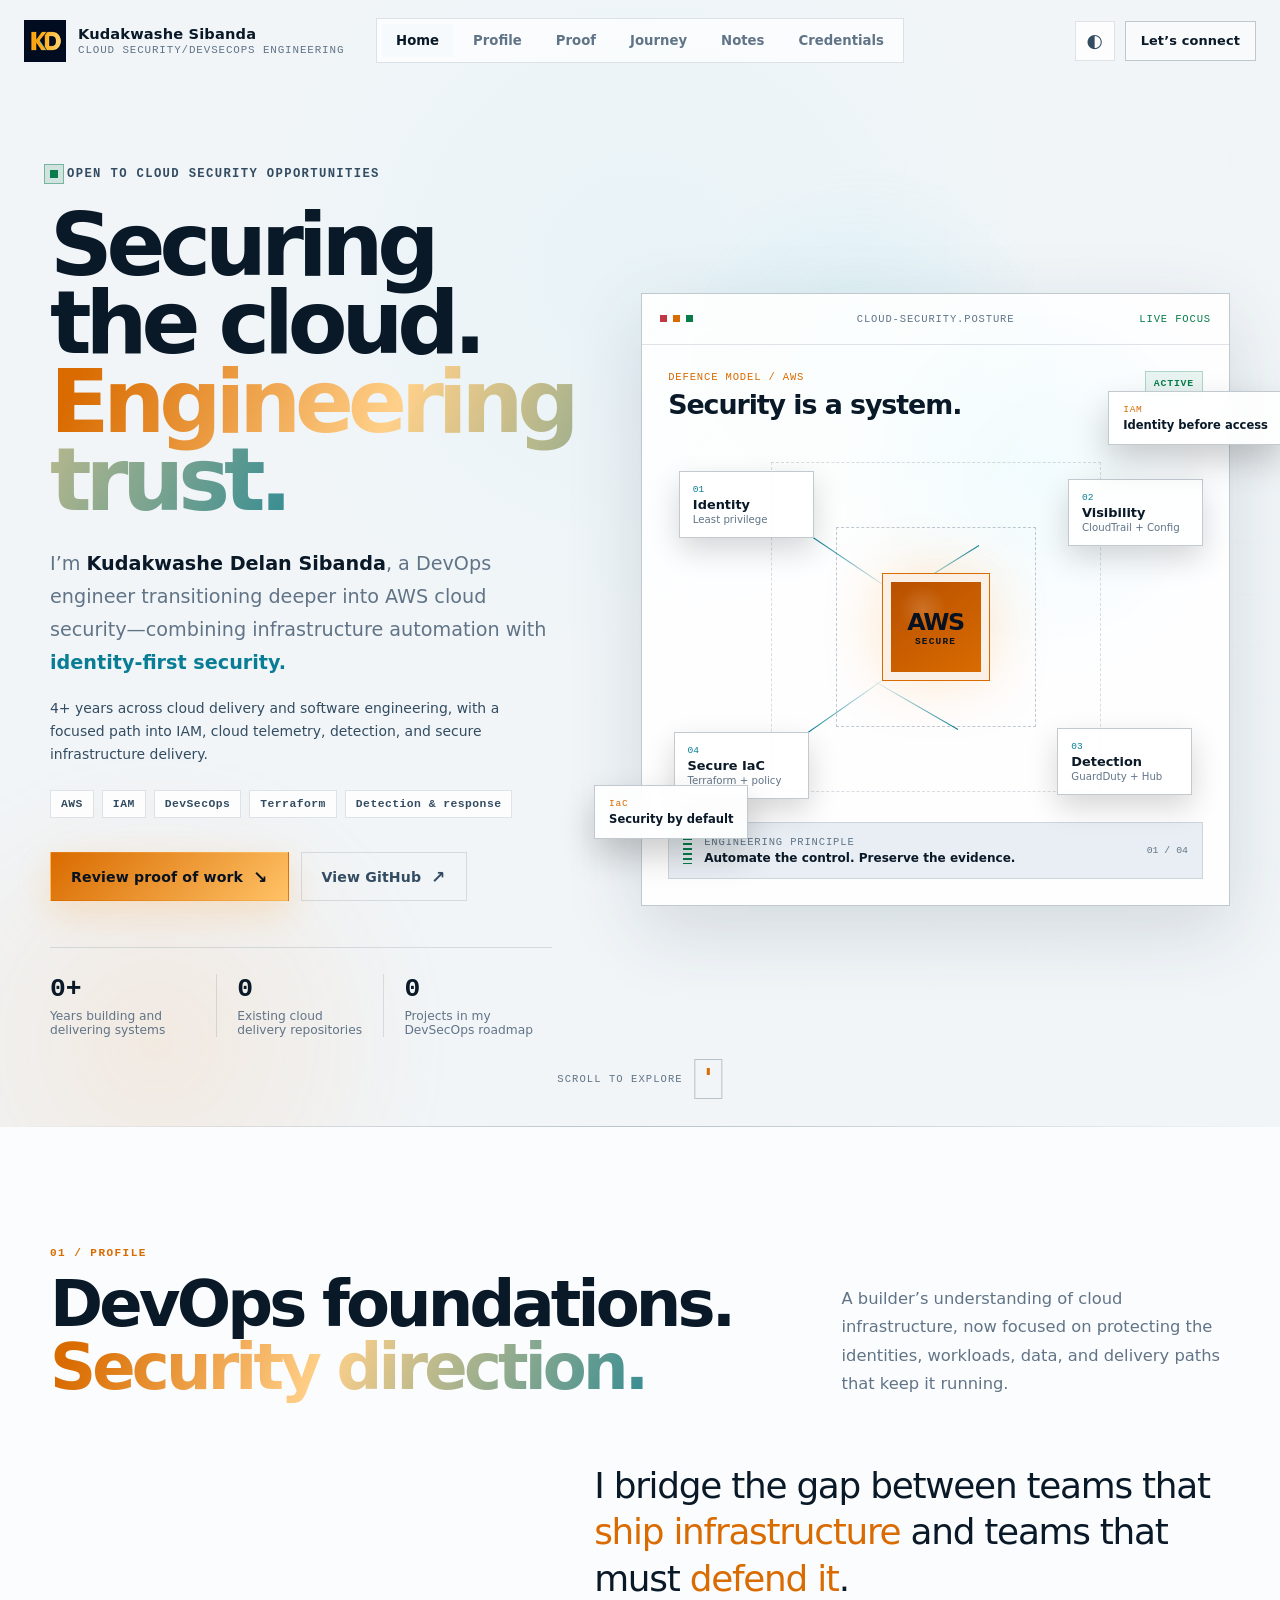
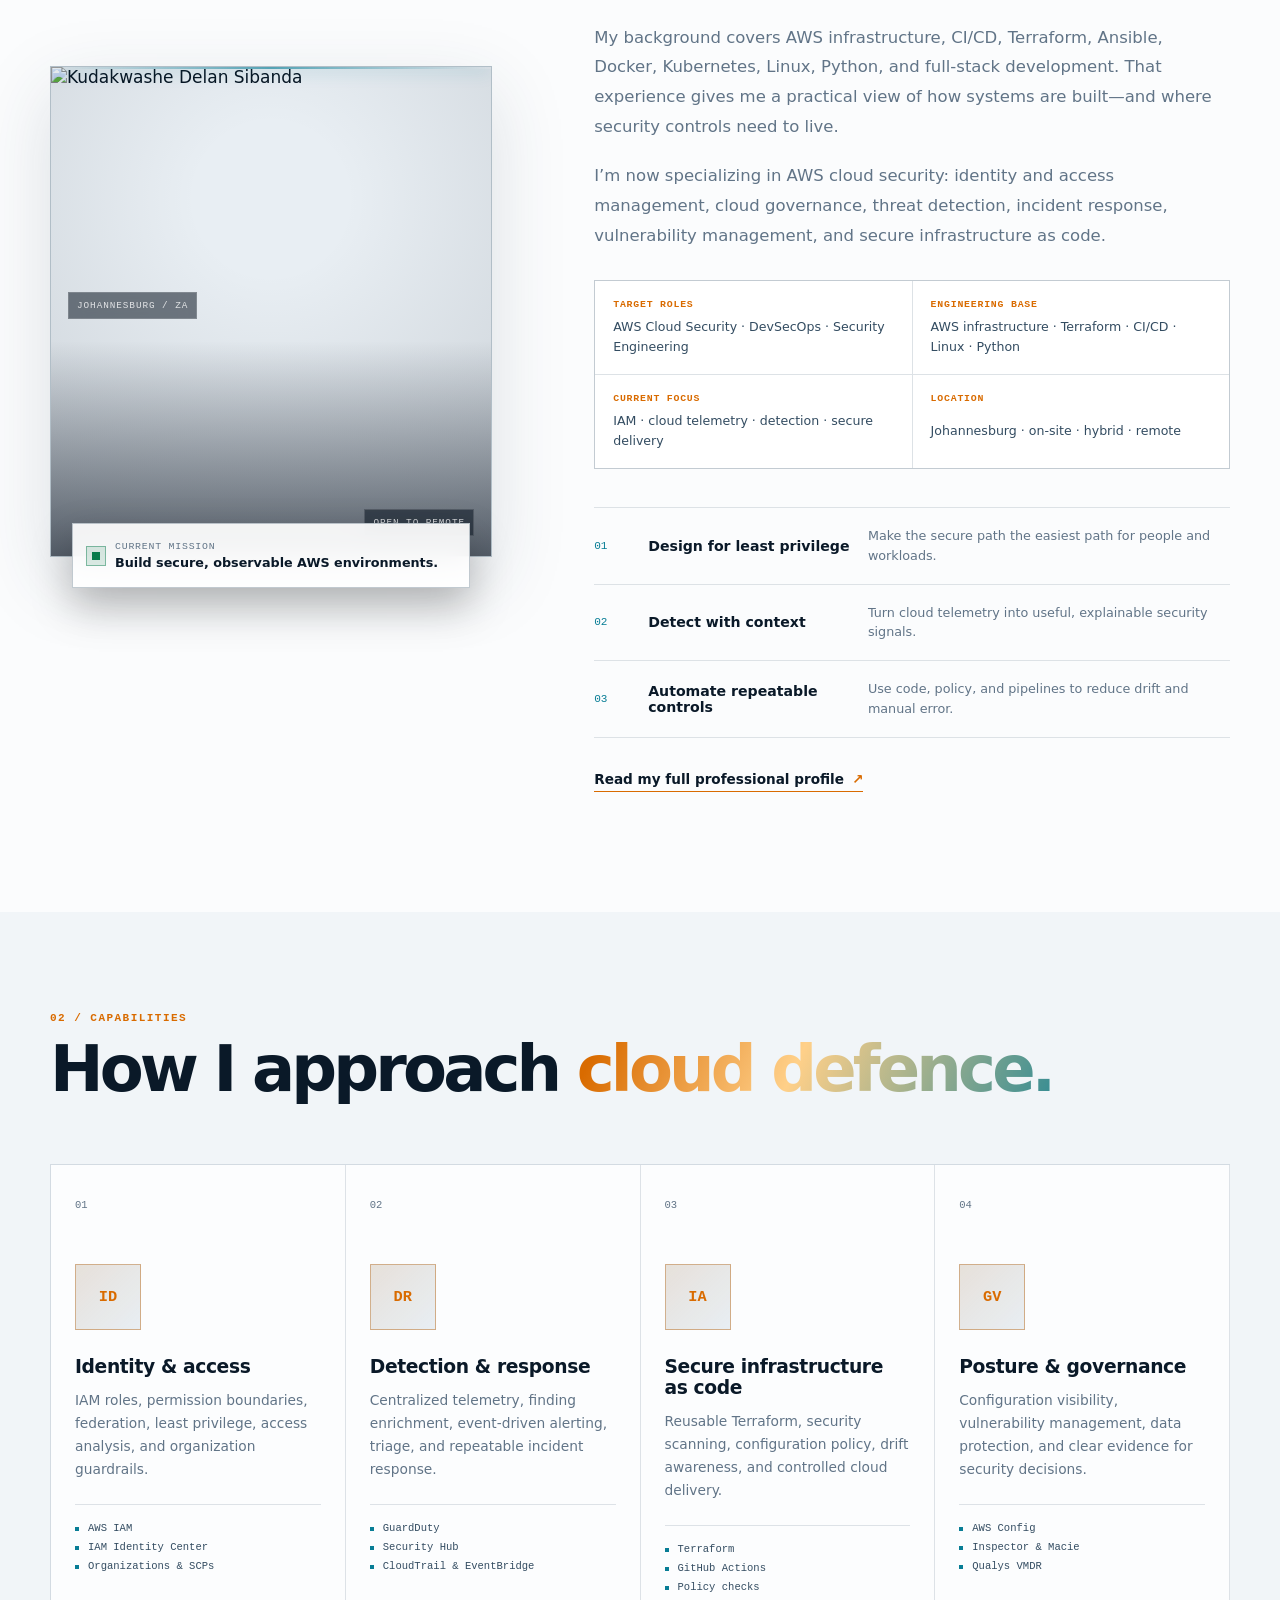
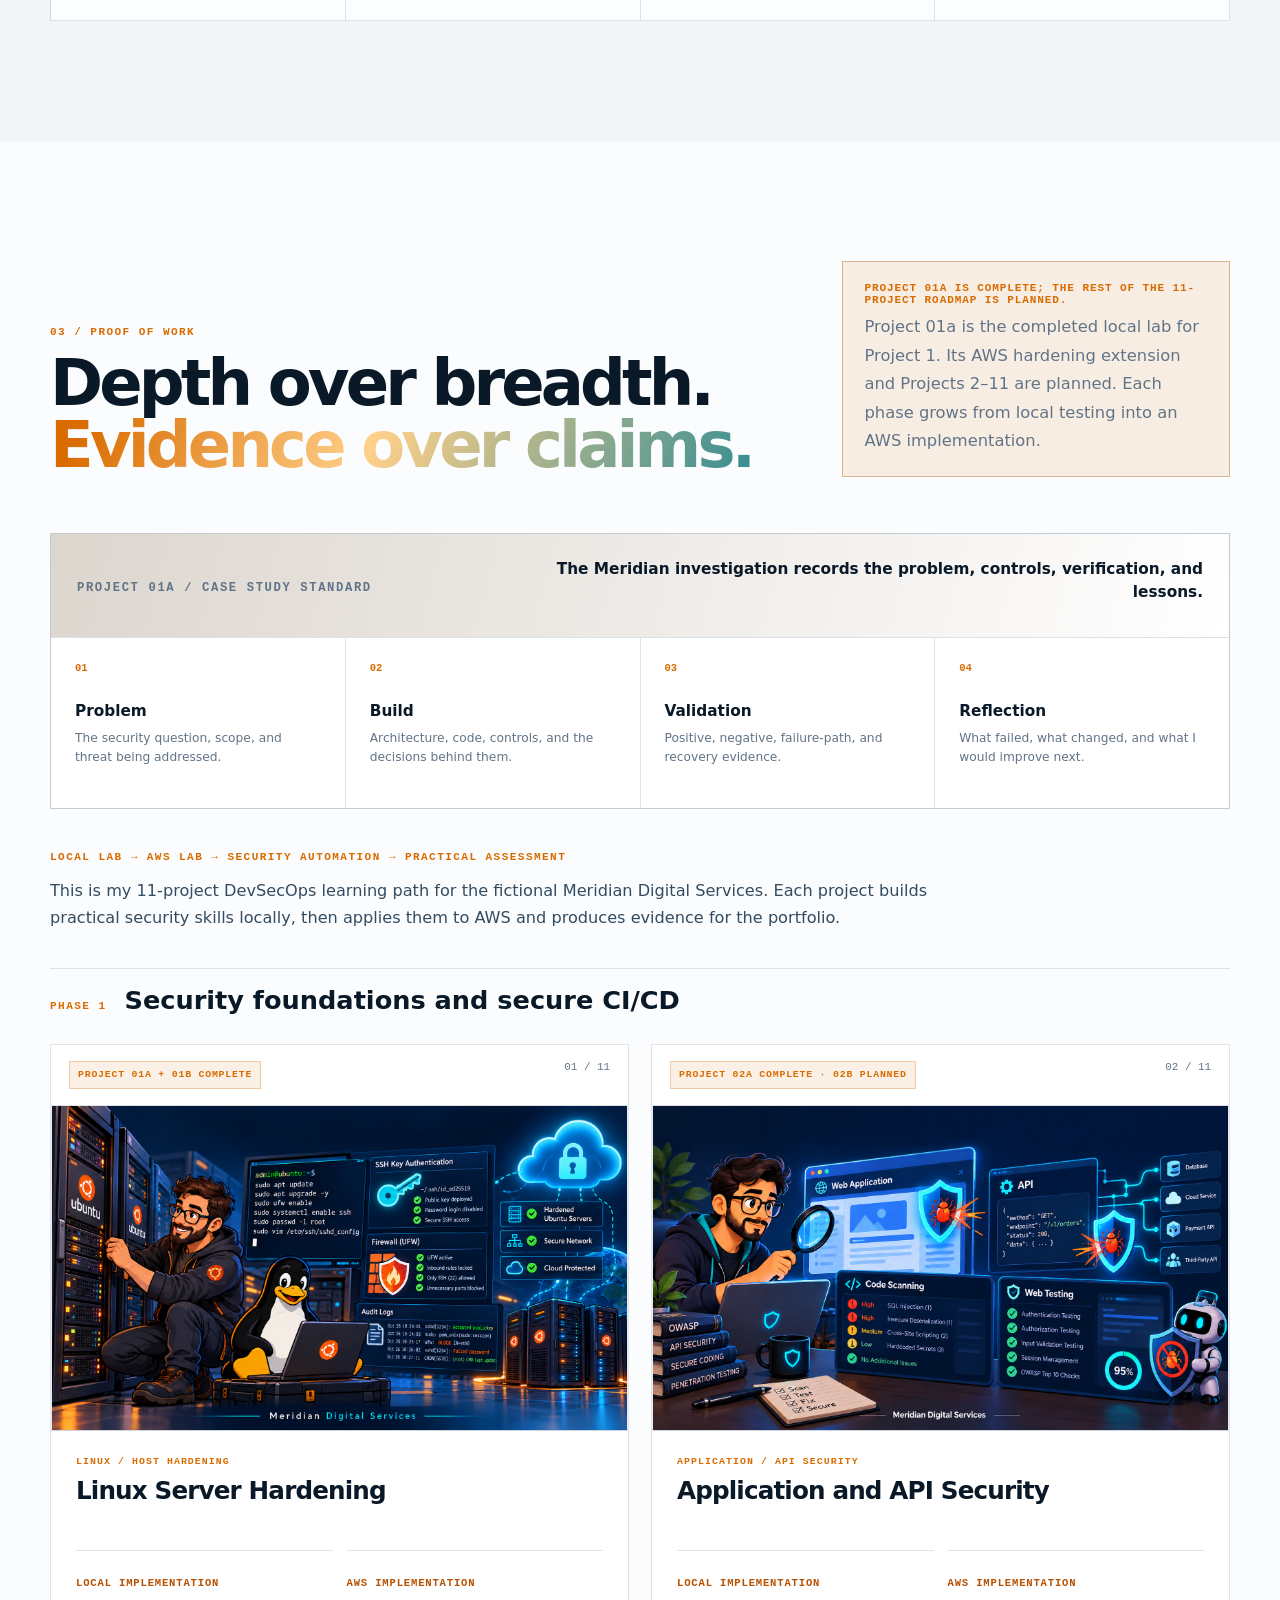
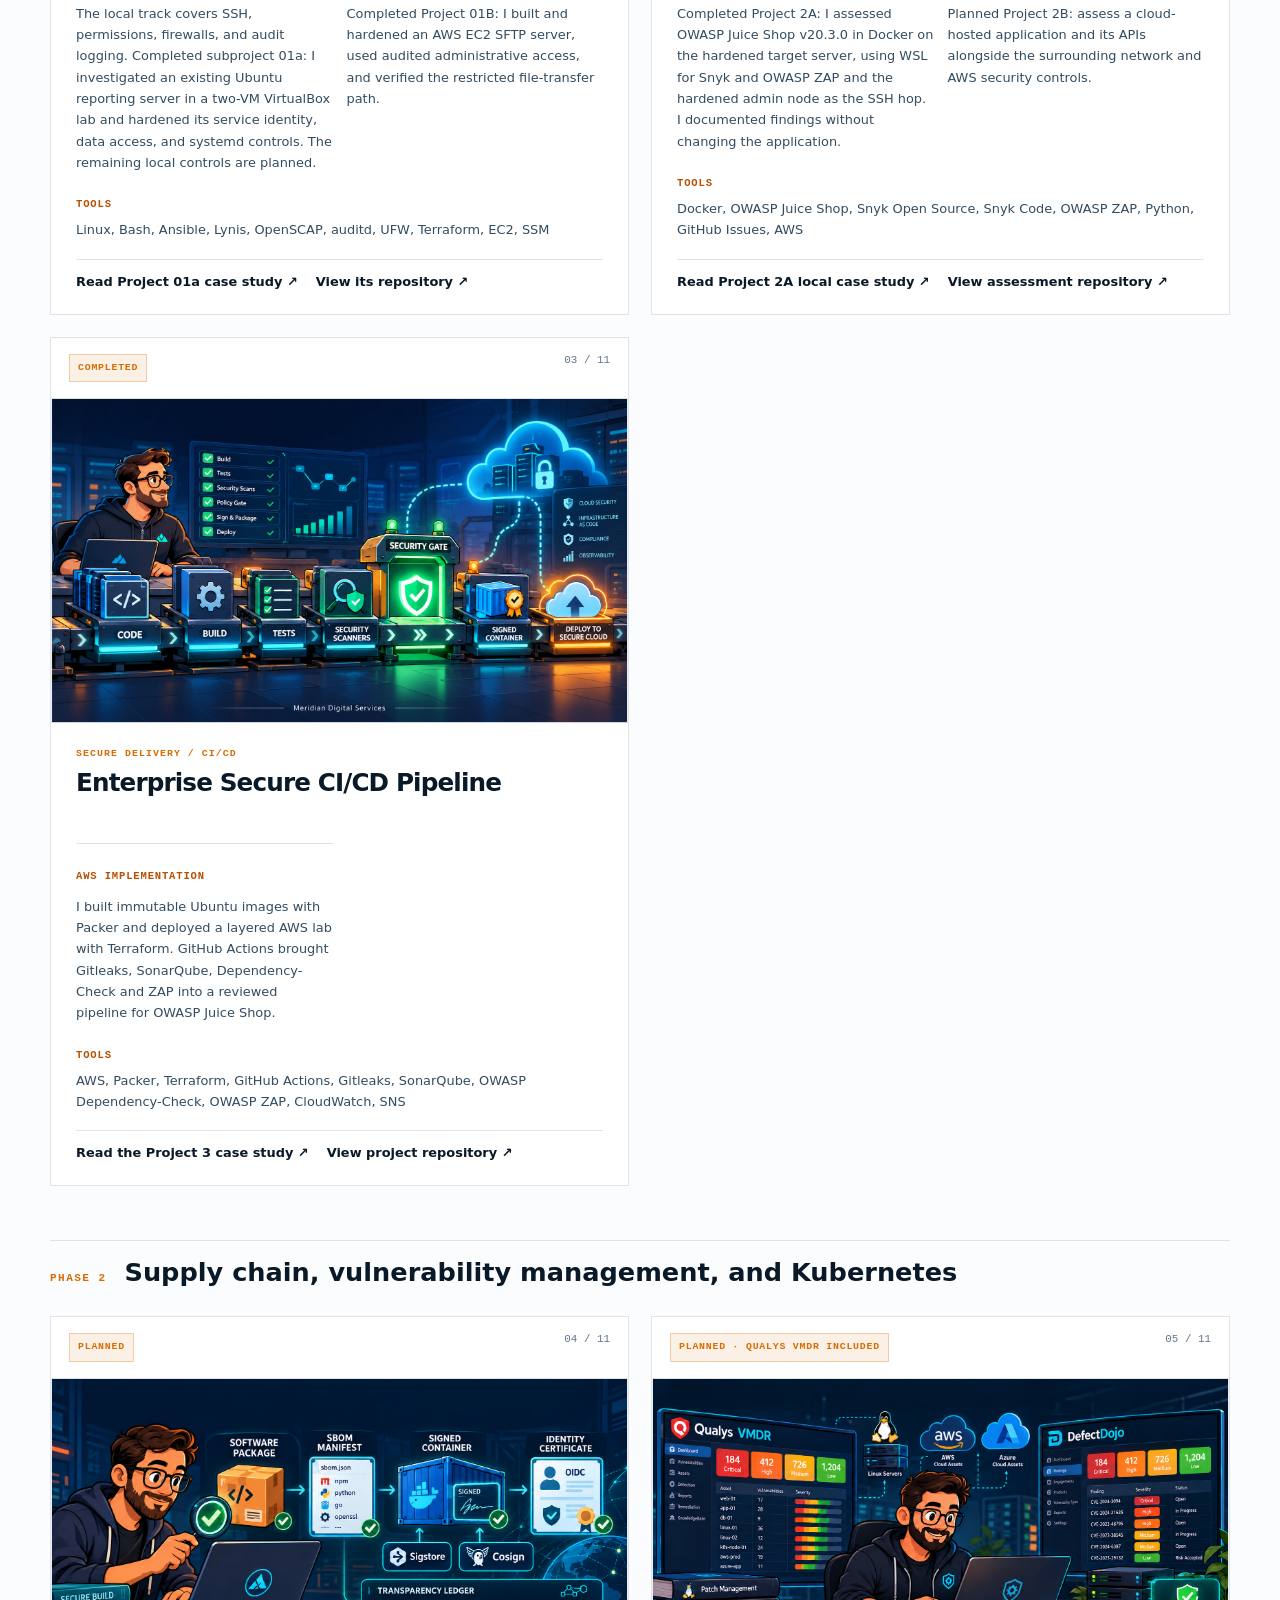
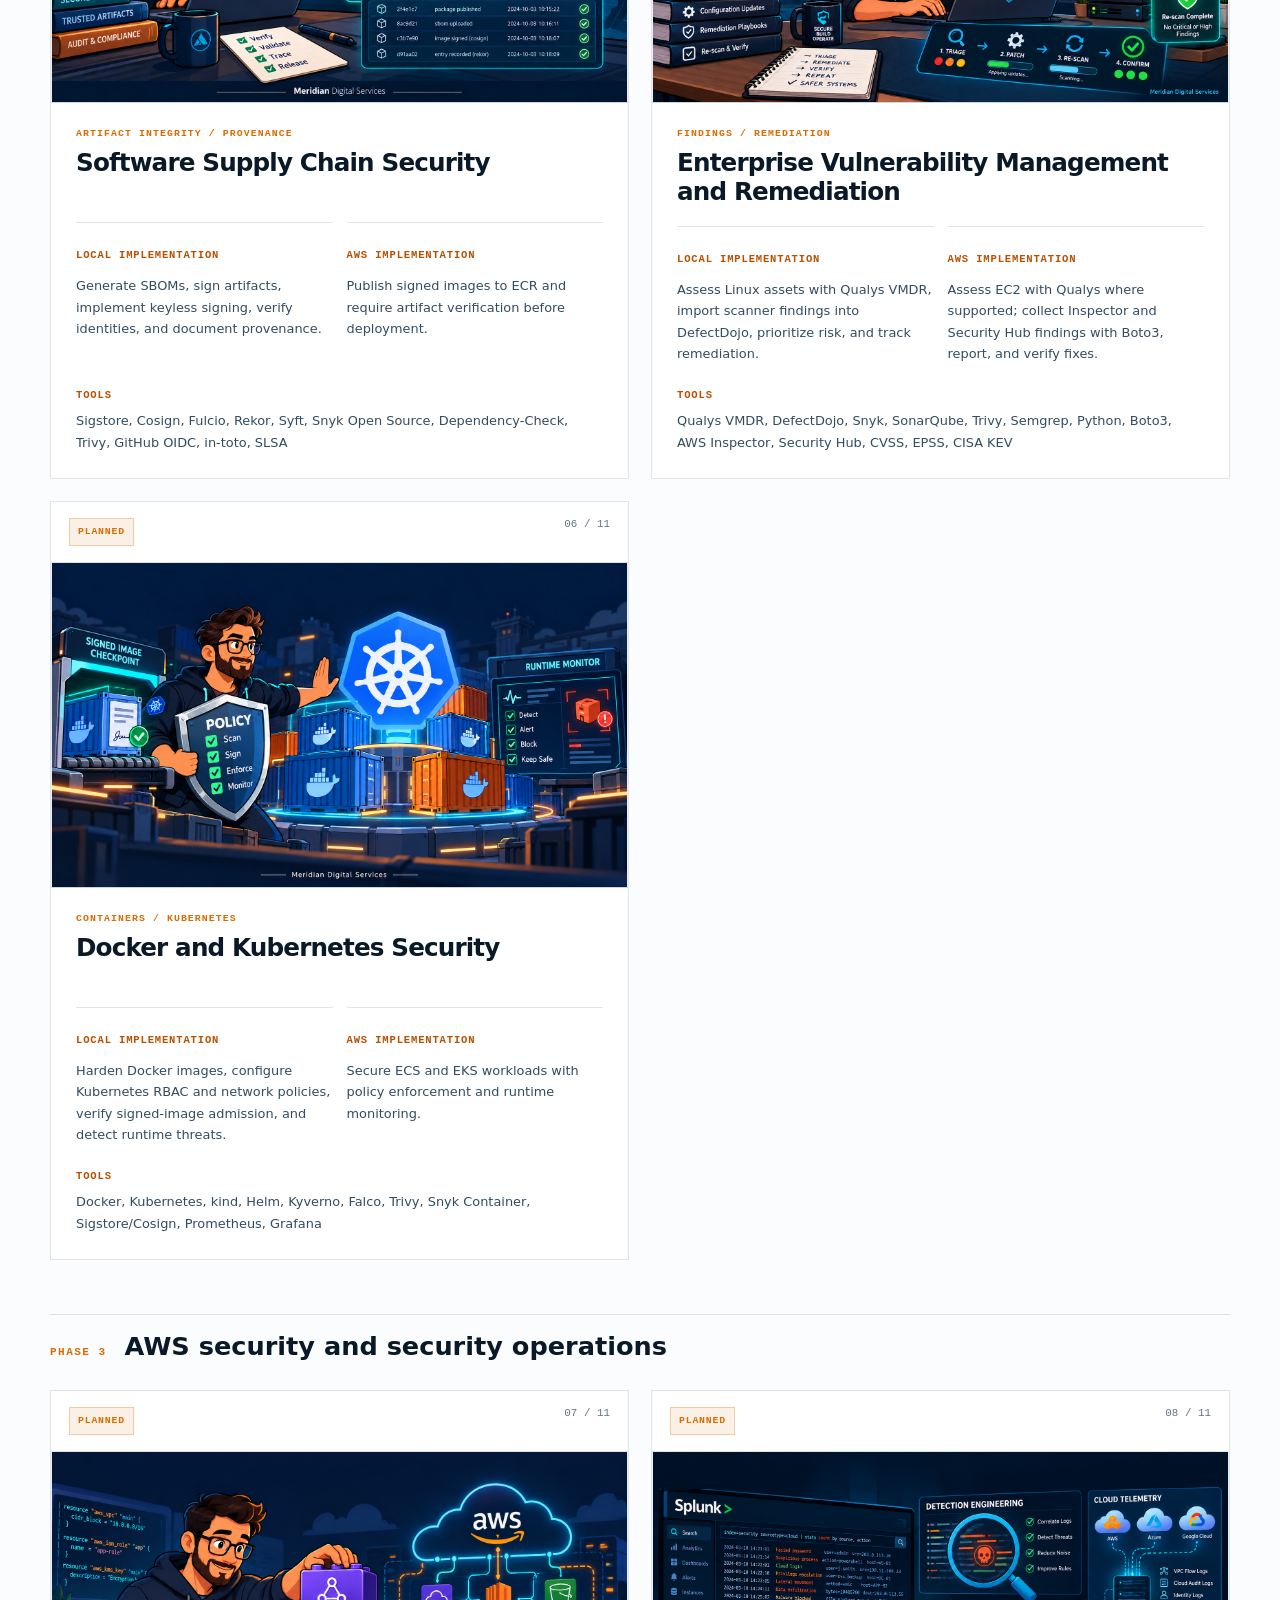
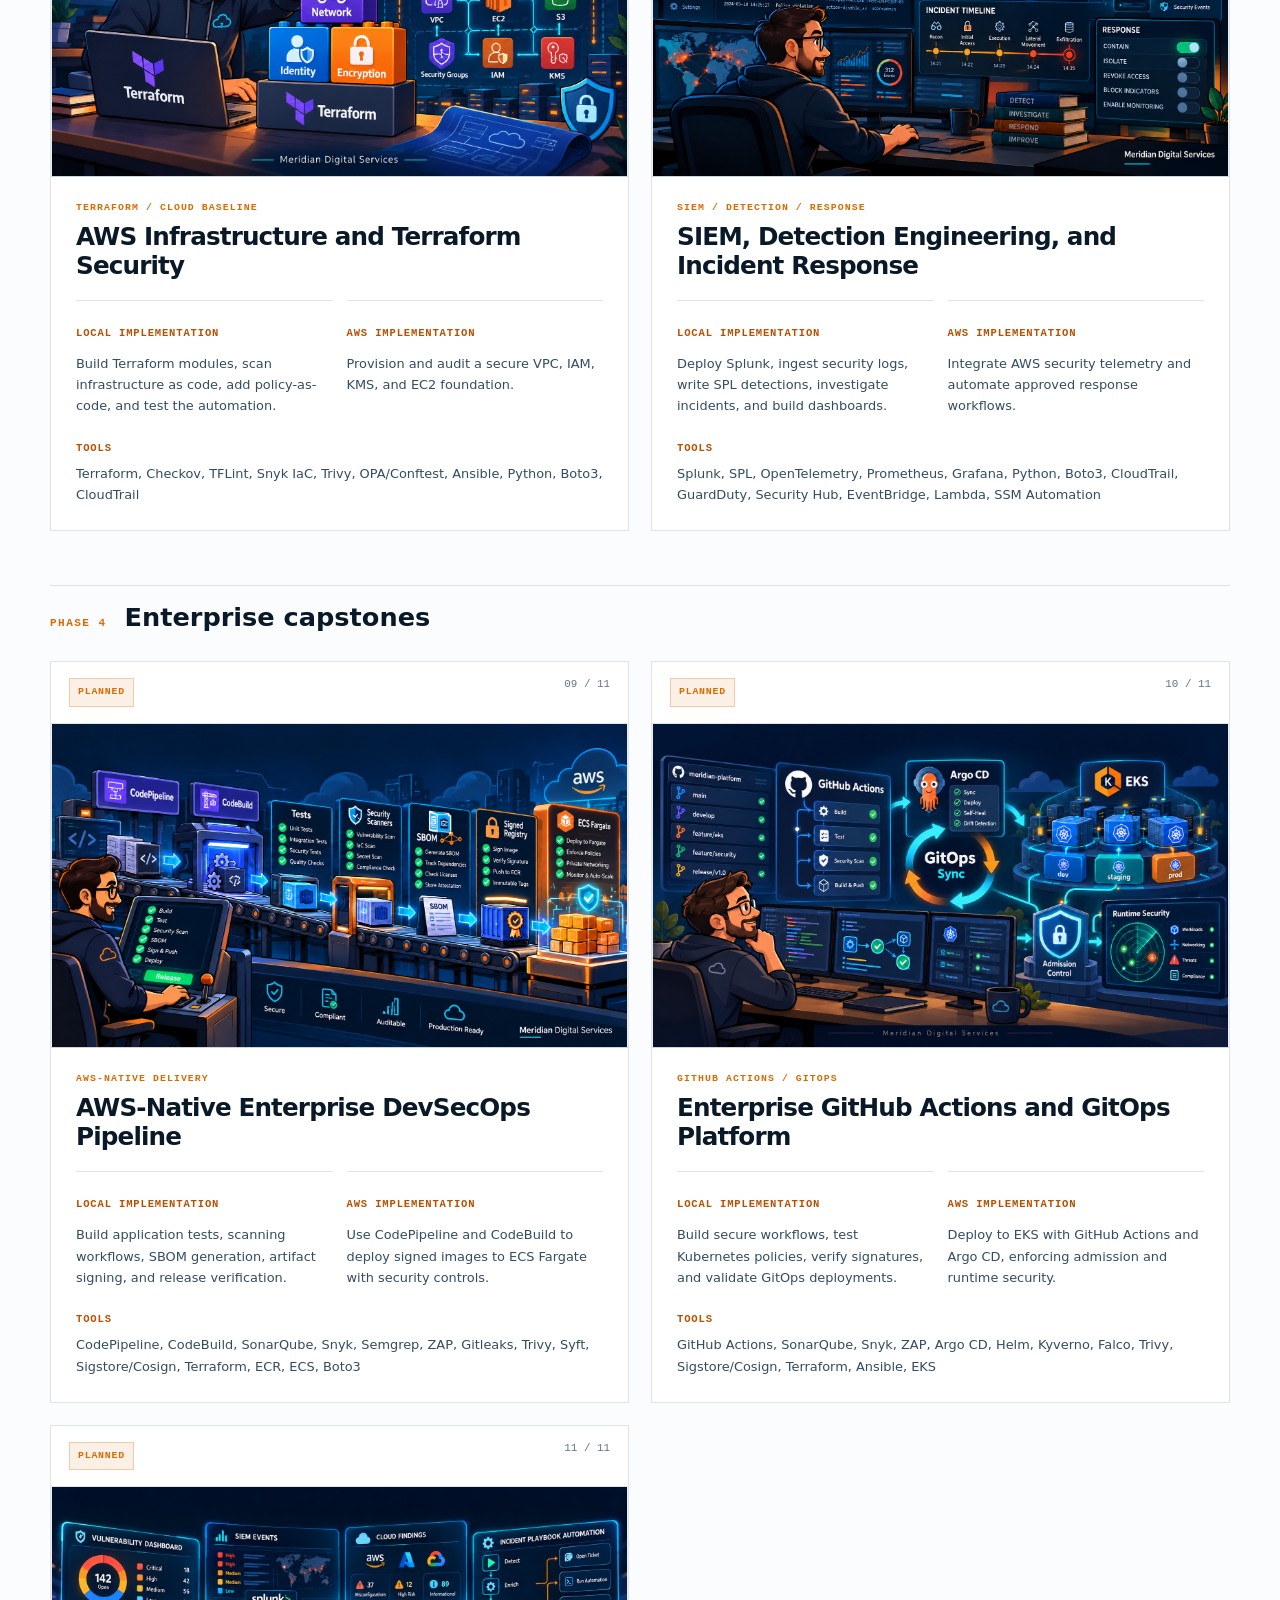
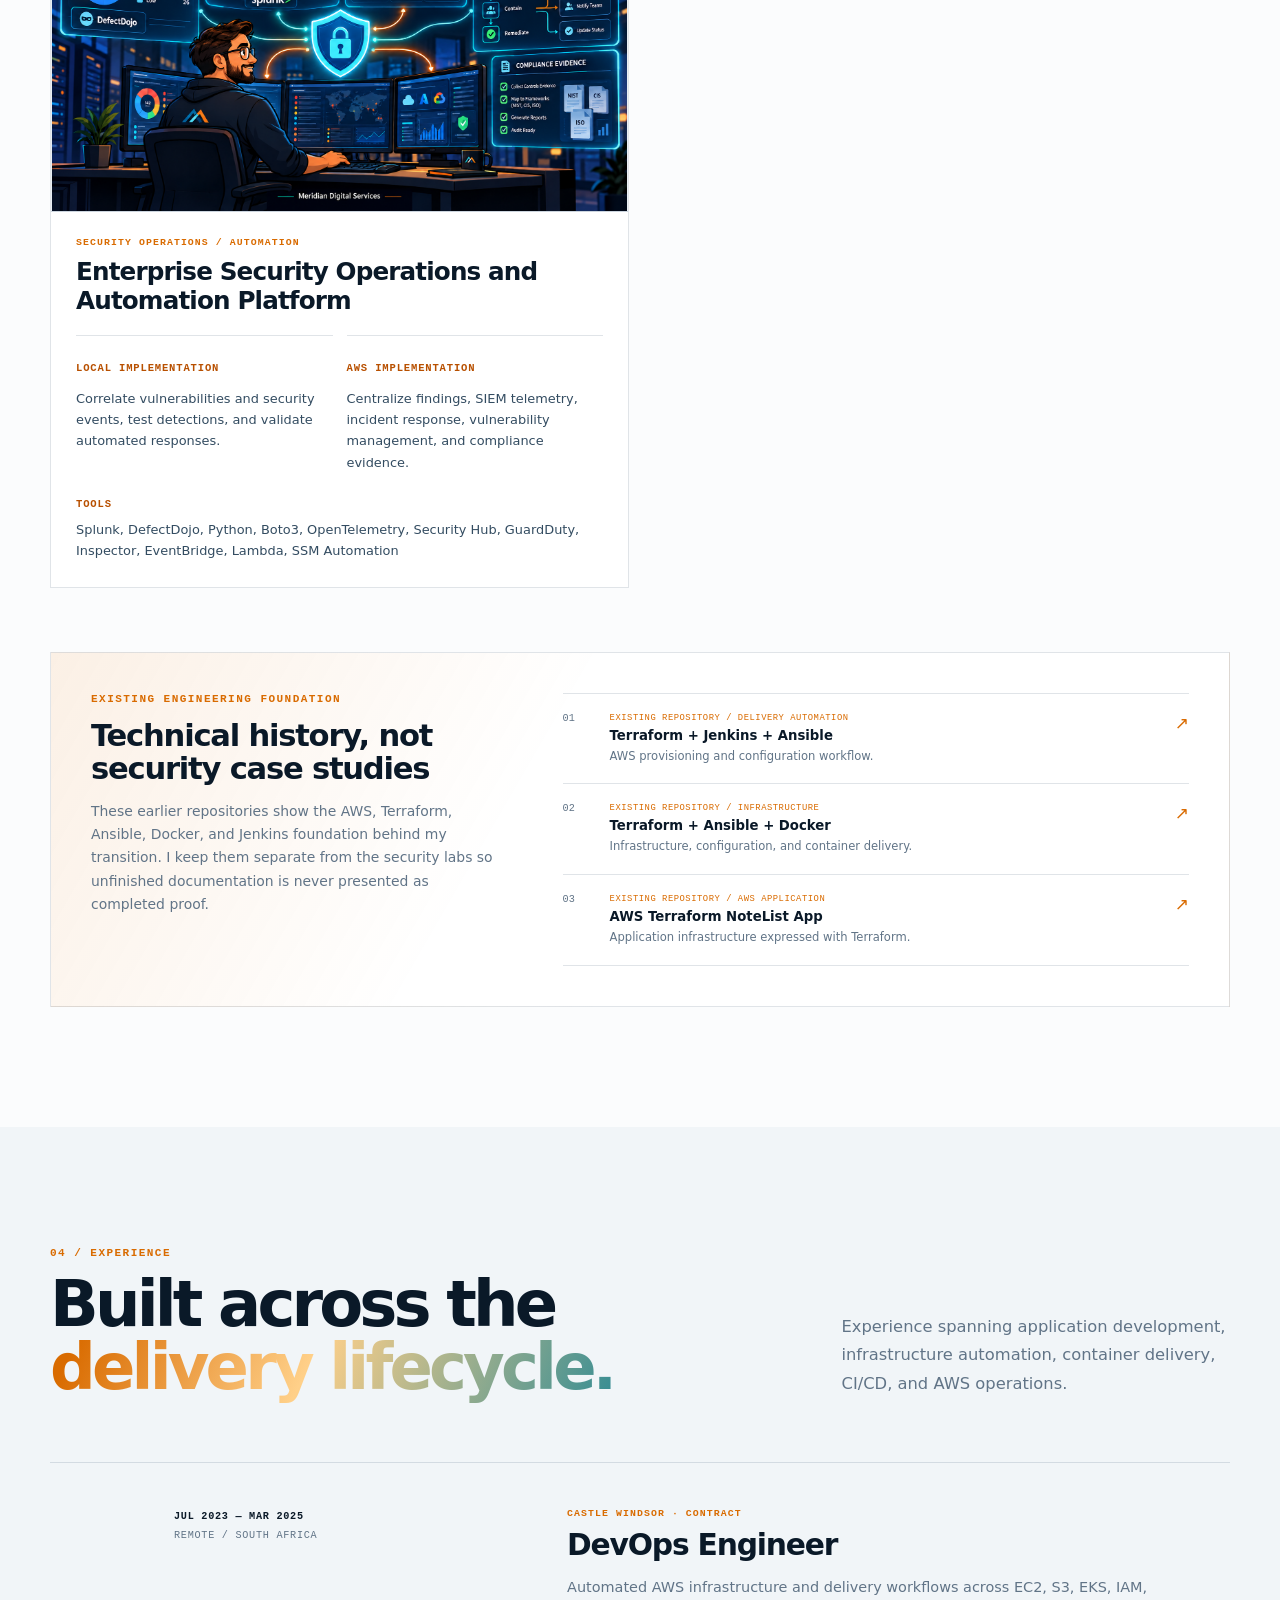
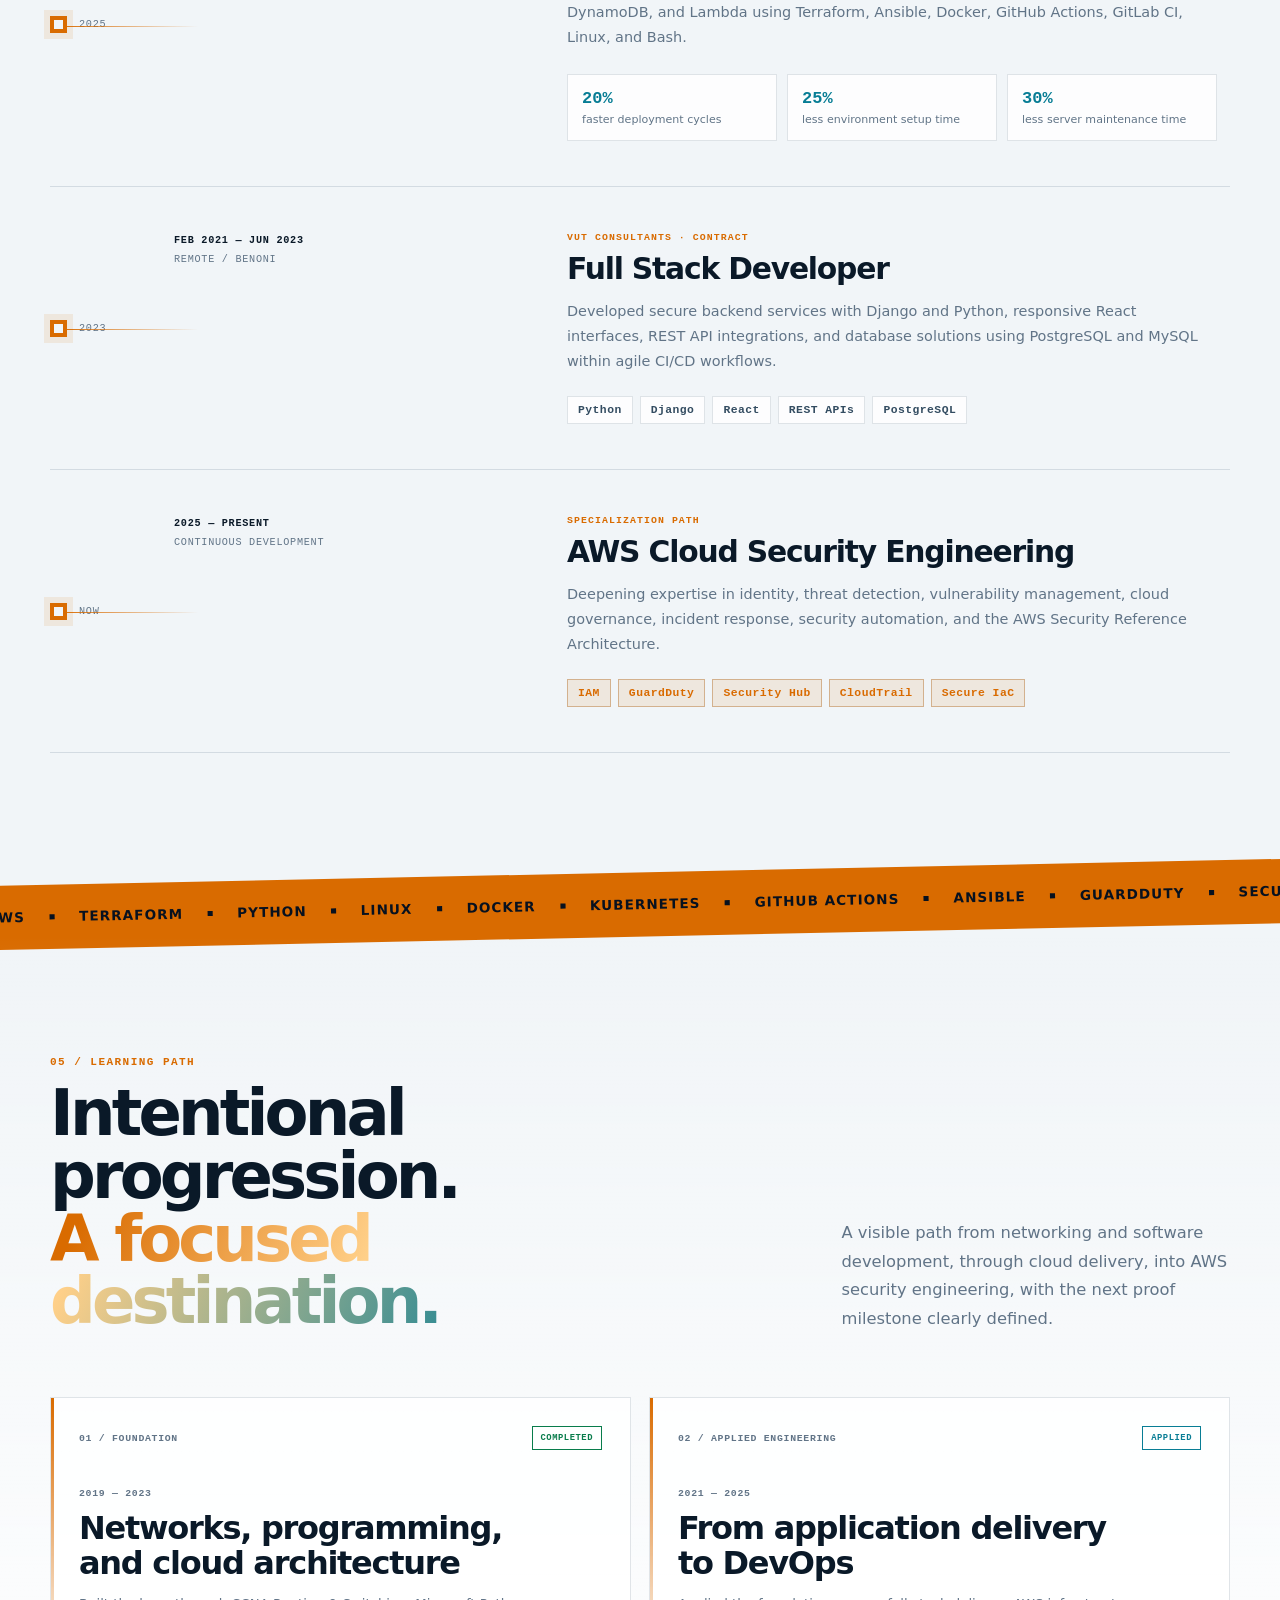
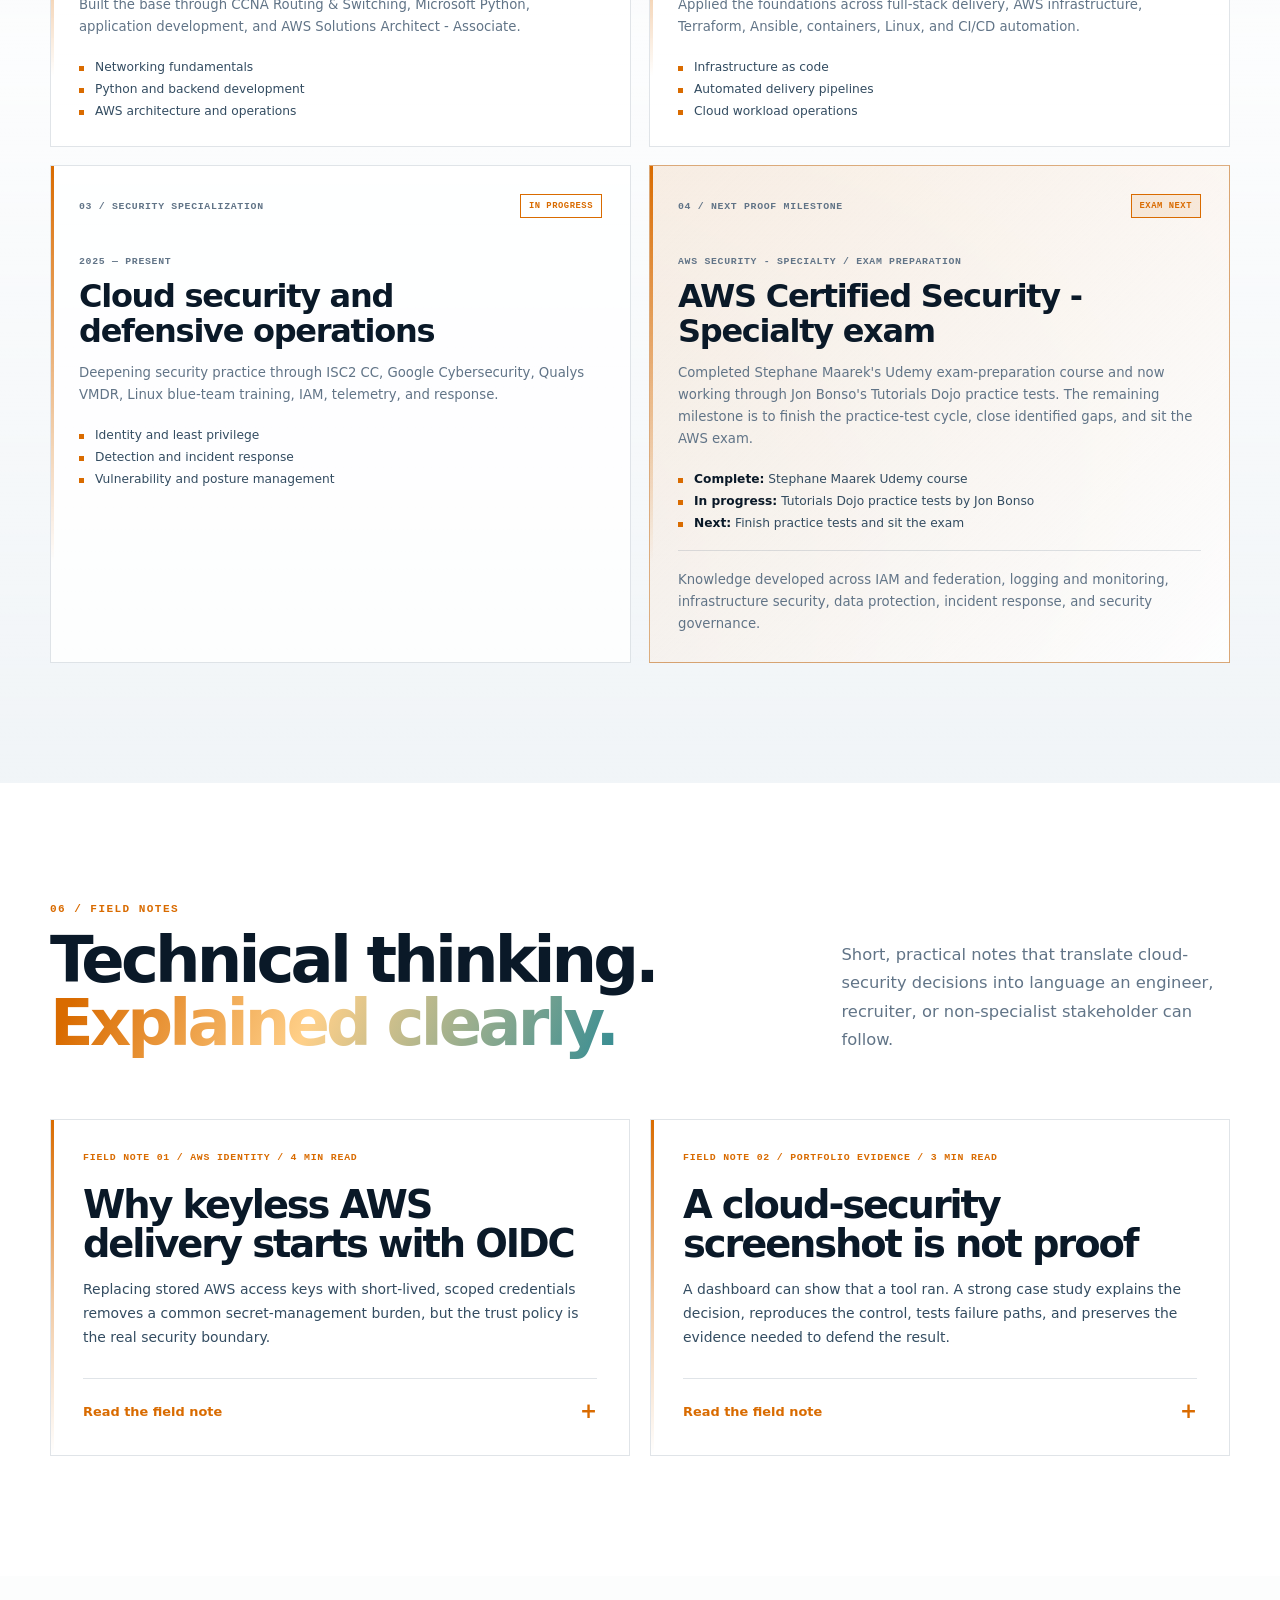
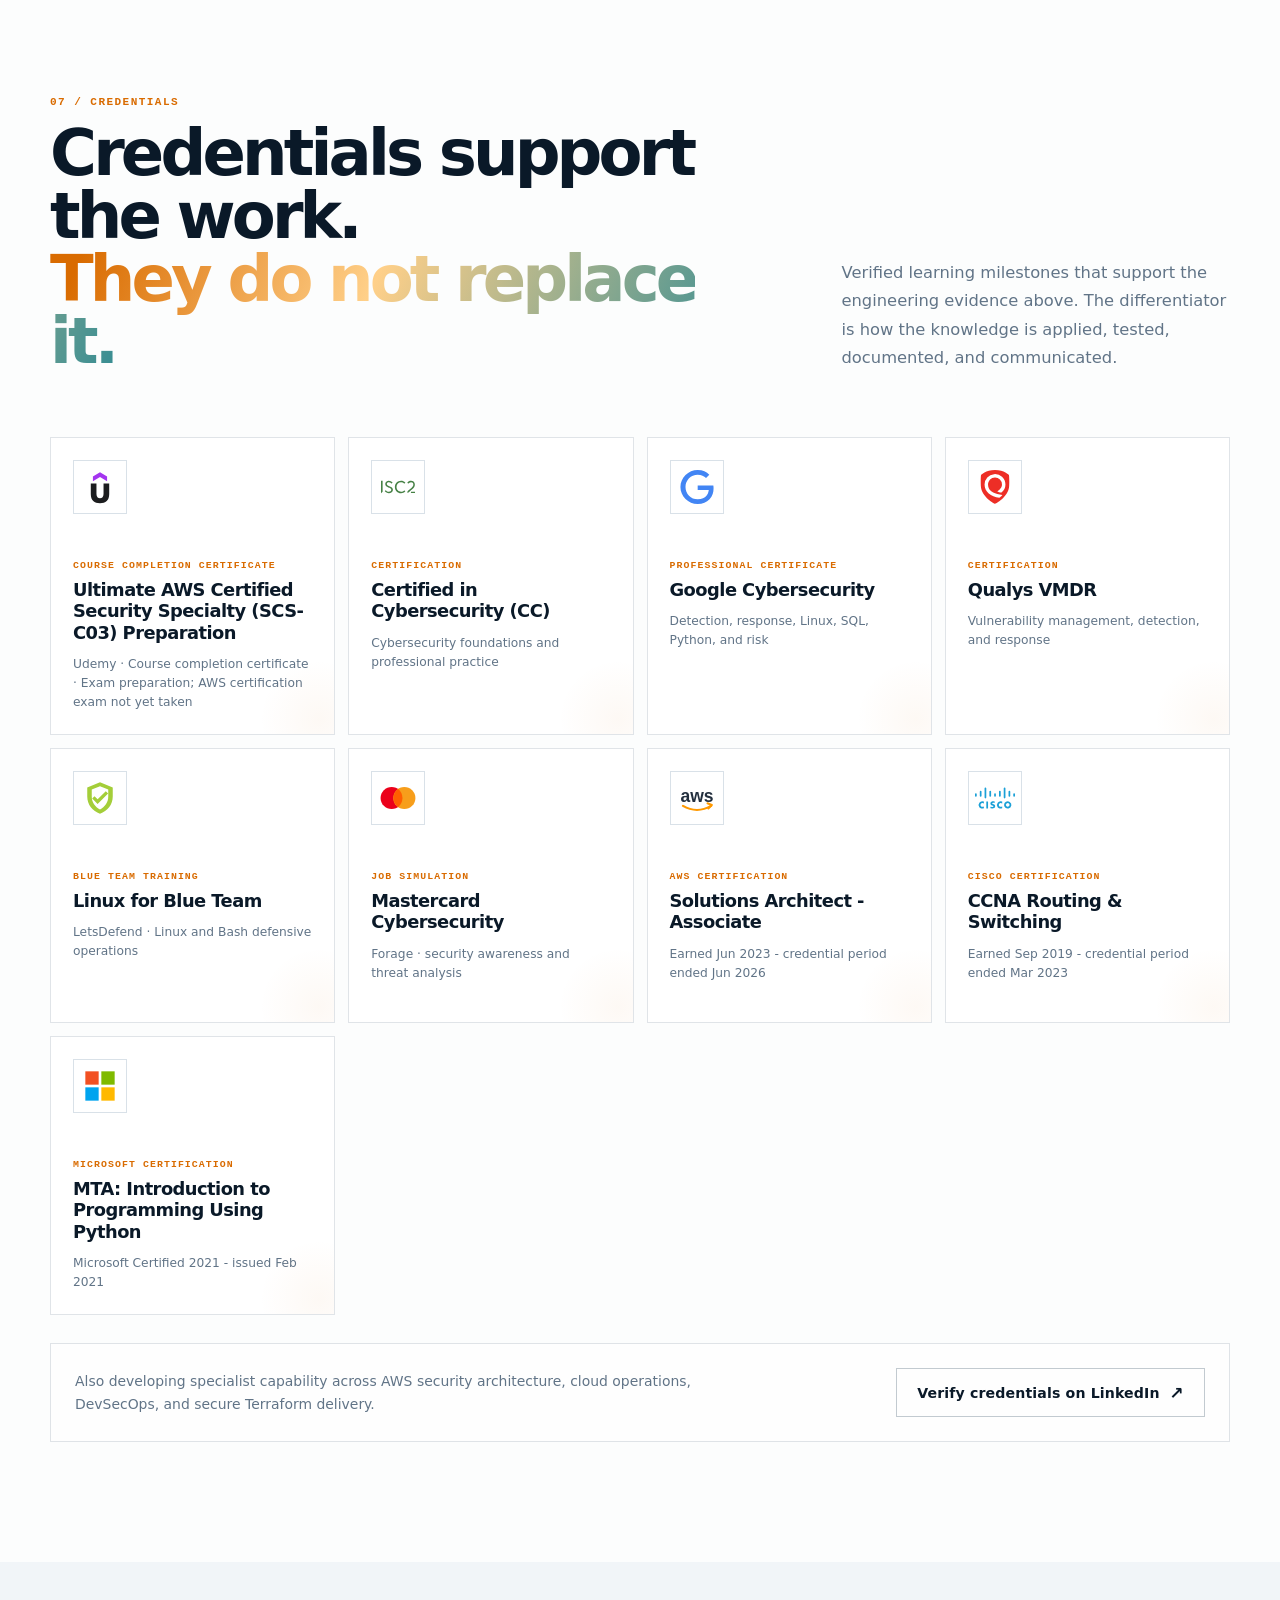
==== commit 52a6a6f1: "Make Project 3 card clickable" ====
--- a/index.html
+++ b/index.html
@@ -63,6 +63,12 @@
         window.history.replaceState(null, "", cleanPath);
       }
     </script>
+  <style>
+      .project-3-clickable { position: relative; }
+      .project-3-card-link::after { content: ""; position: absolute; inset: 0; z-index: 1; }
+      .project-3-clickable .roadmap-links a:not(.project-3-card-link) { position: relative; z-index: 2; }
+      .project-3-card-link:focus-visible::after { outline: 3px solid currentColor; outline-offset: 3px; }
+    </style>
   </head>
   <body>
     <a class="skip-link" href="#main-content">Skip to main content</a>
@@ -525,7 +531,7 @@
                 </div>
               </article>
               
-              <article class="project-card roadmap-card reveal" data-delay="120">
+              <article class="project-card roadmap-card reveal project-3-clickable" data-delay="120">
                 <div class="project-card-top"><span class="project-status">COMPLETED</span><span>03 / 11</span></div>
                 <div class="roadmap-project-art" role="img" aria-label="Secure CI/CD pipeline with build, test, scan and deploy stages"><img class="roadmap-art-image" src="assets/project-art/03-secure-cicd-pipeline.png?v=1" alt="" loading="lazy" decoding="async" width="1672" height="940" /></div>
                 <div class="project-card-body roadmap-card-body">
@@ -535,7 +541,7 @@
                     <div><h4>AWS implementation</h4><p>I built immutable Ubuntu images with Packer and deployed a layered AWS lab with Terraform. GitHub Actions brought Gitleaks, SonarQube, Dependency-Check and ZAP into a reviewed pipeline for OWASP Juice Shop.</p></div>
                   </div>
                   <div class="roadmap-tools"><strong>Tools</strong><p>AWS, Packer, Terraform, GitHub Actions, Gitleaks, SonarQube, OWASP Dependency-Check, OWASP ZAP, CloudWatch, SNS</p></div>
-                  <div class="roadmap-links"><a href="/project-3/">Read the Project 3 case study ↗</a><a href="https://github.com/DelaneKay/project-3-secure-cicd-pipeline" target="_blank" rel="noopener noreferrer">View project repository ↗</a></div>
+                  <div class="roadmap-links"><a class="project-3-card-link" href="/project-3/">Read the Project 3 case study ↗</a><a href="https://github.com/DelaneKay/project-3-secure-cicd-pipeline" target="_blank" rel="noopener noreferrer">View project repository ↗</a></div>
                 </div>
               </article>
             </div>
